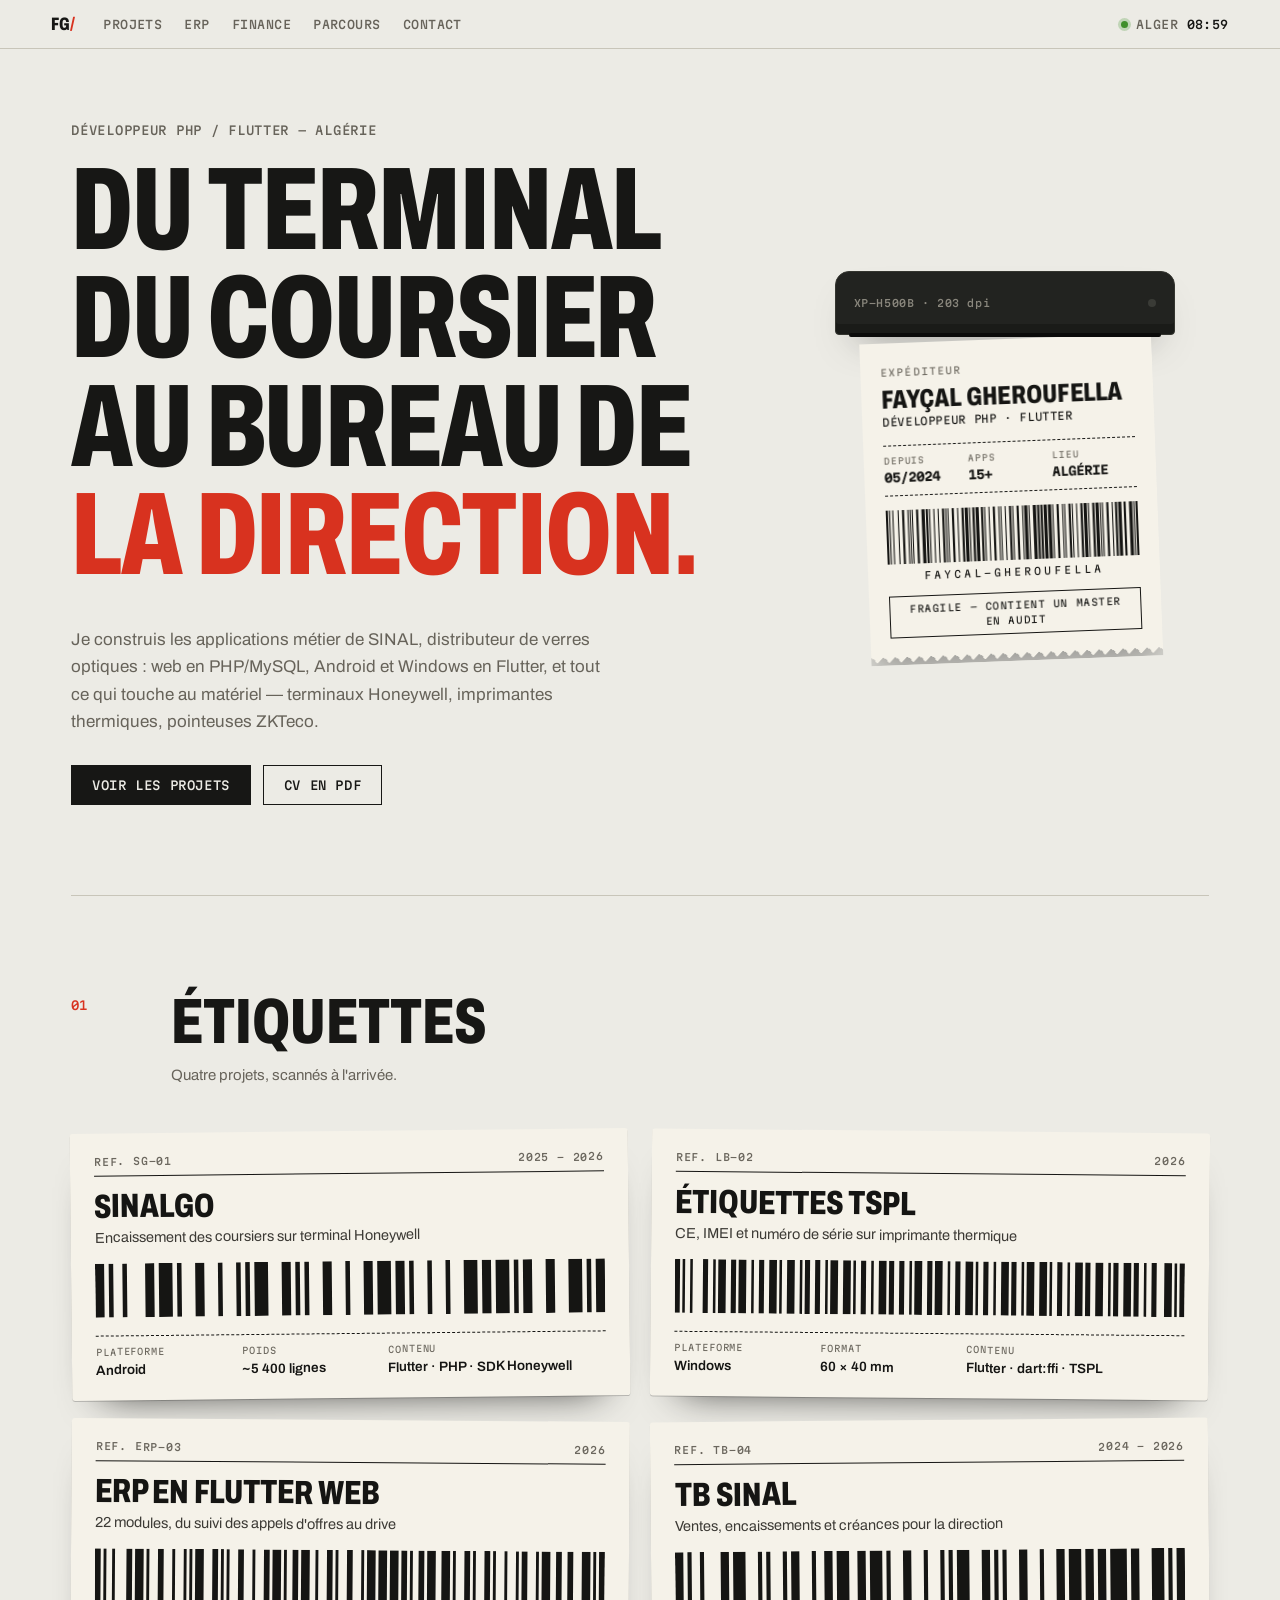
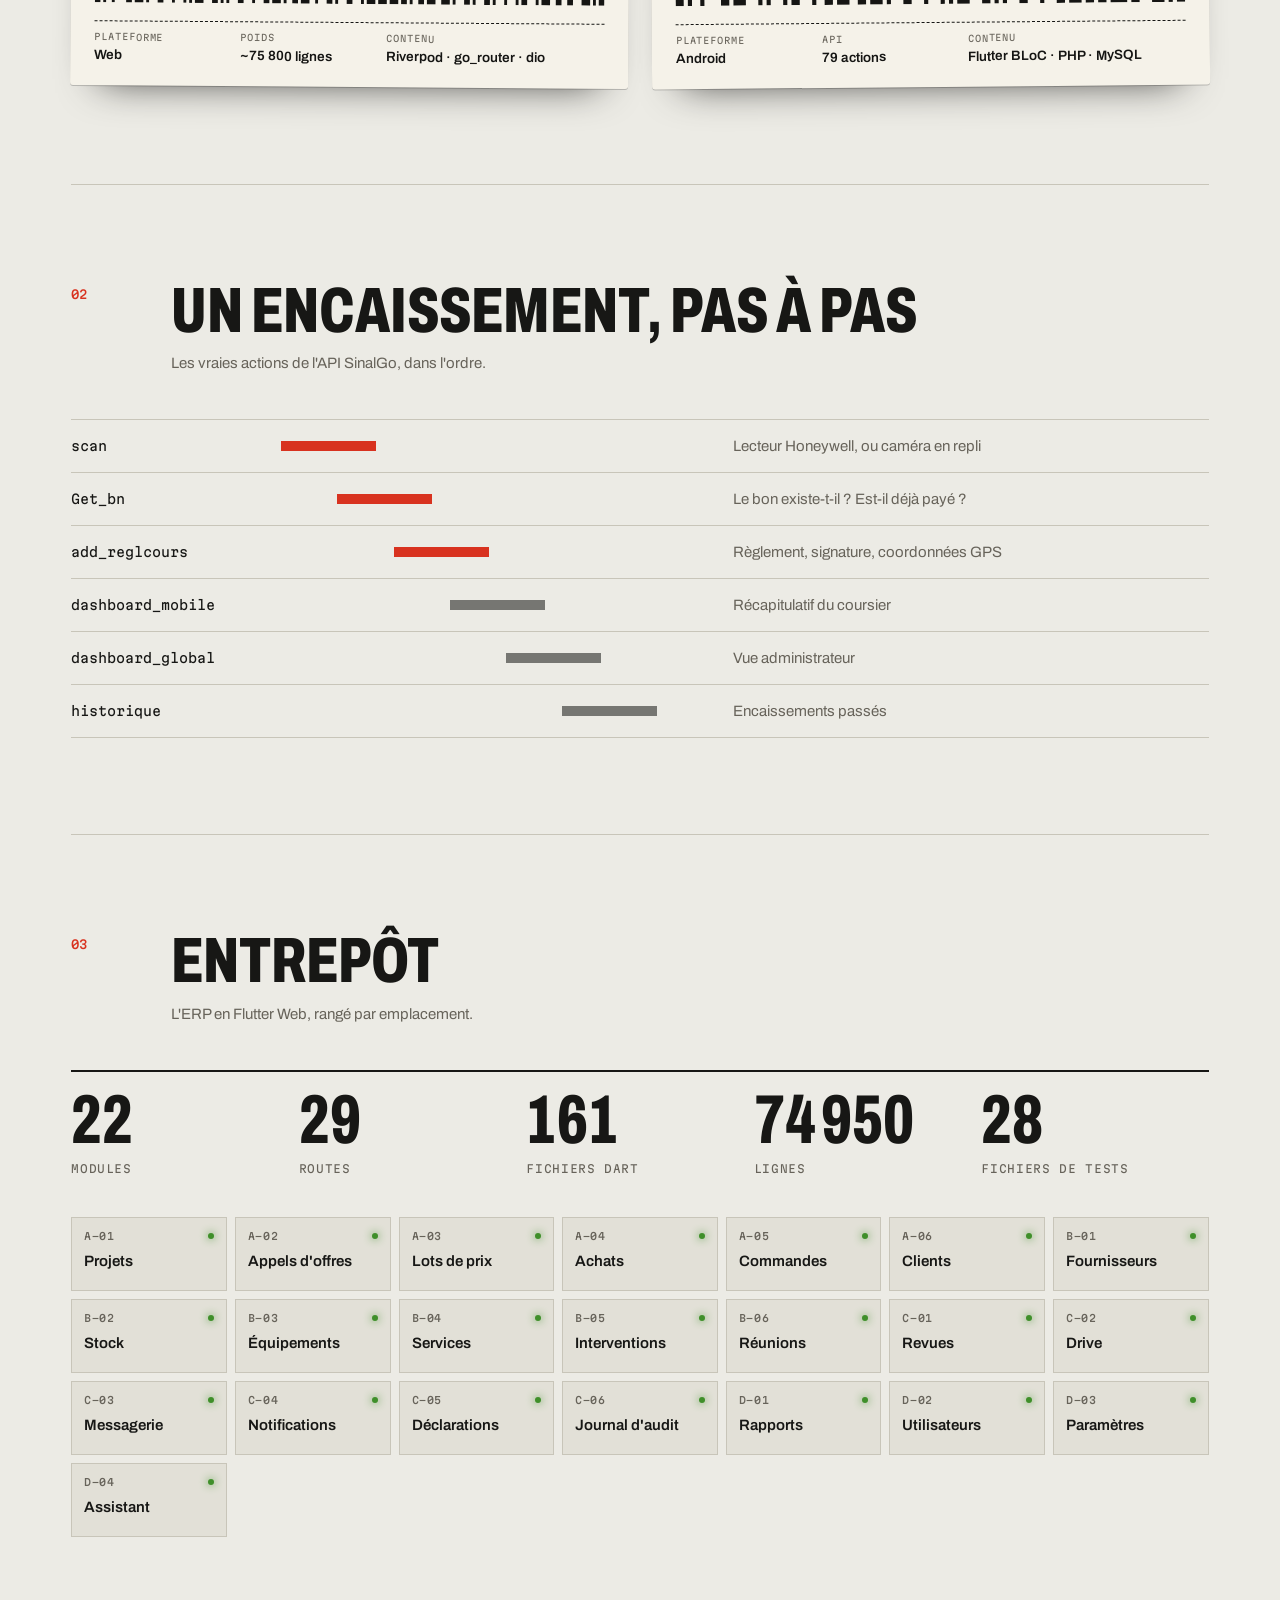
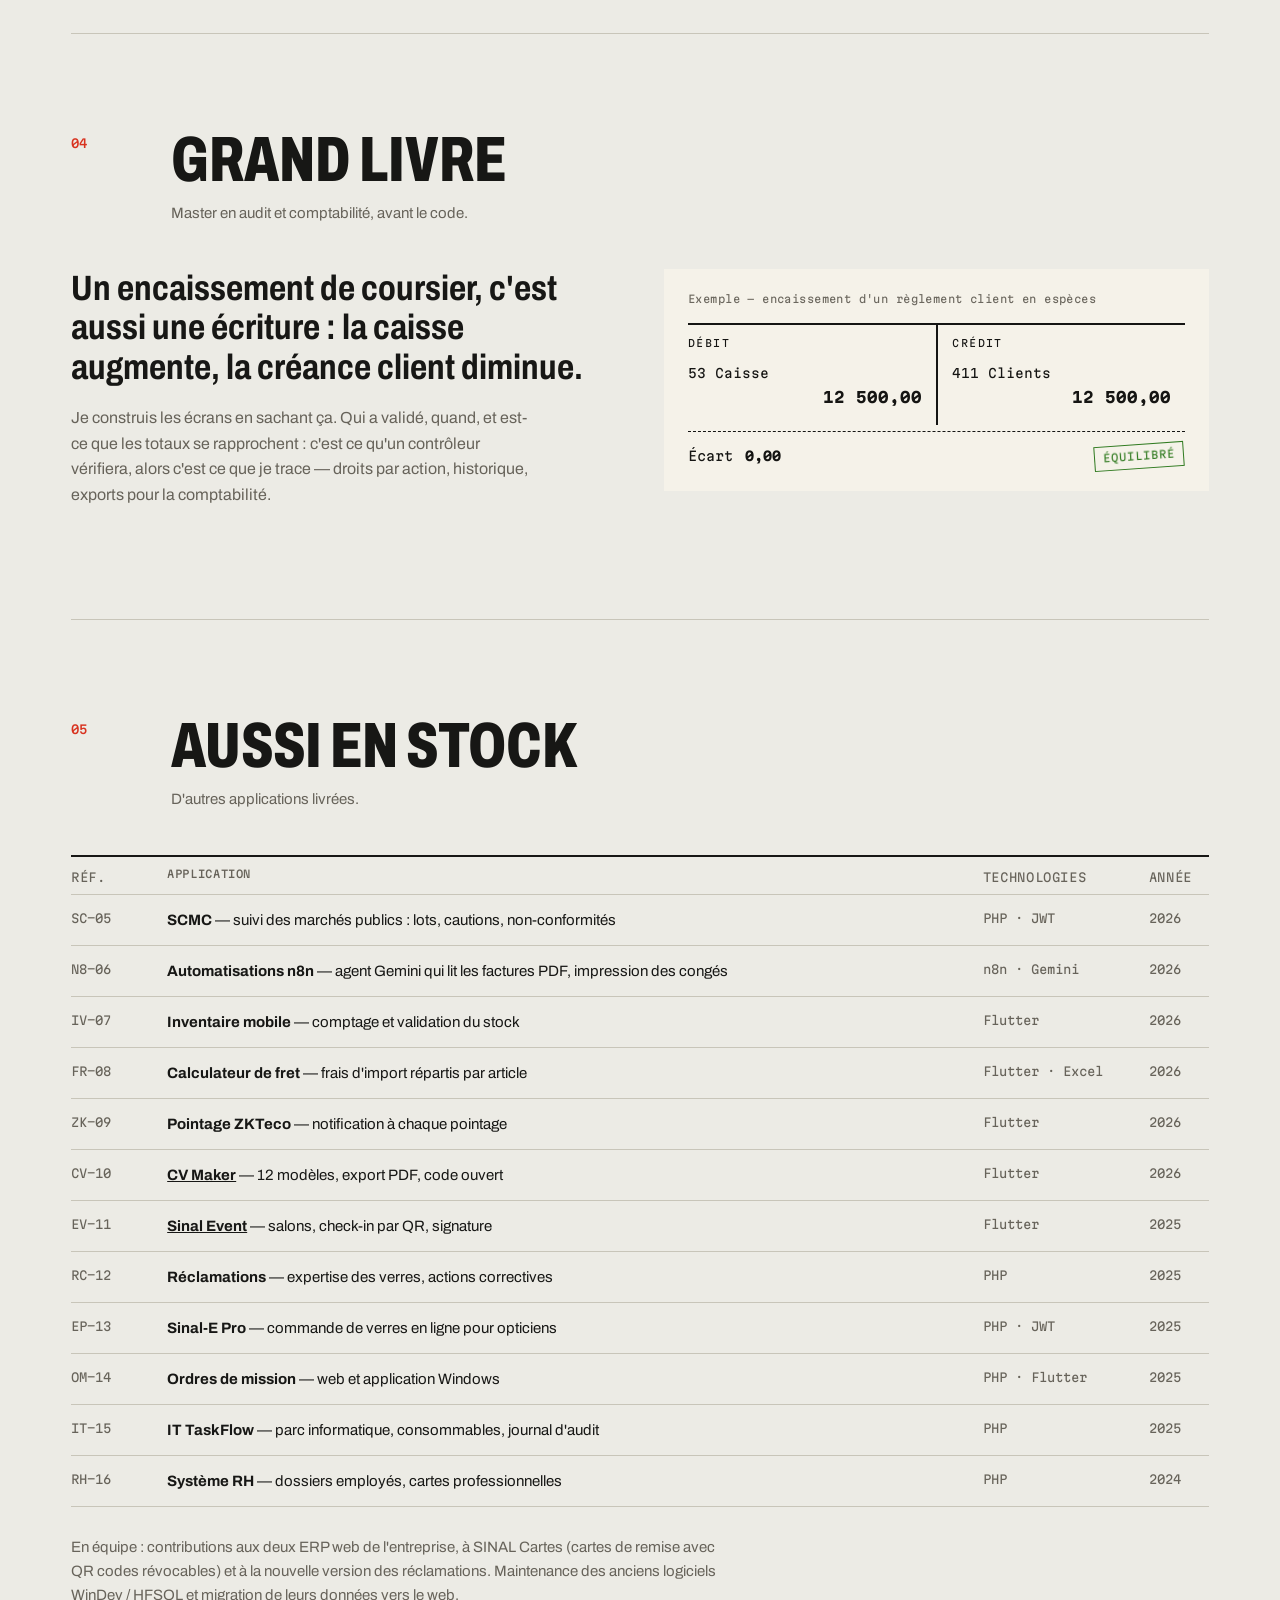
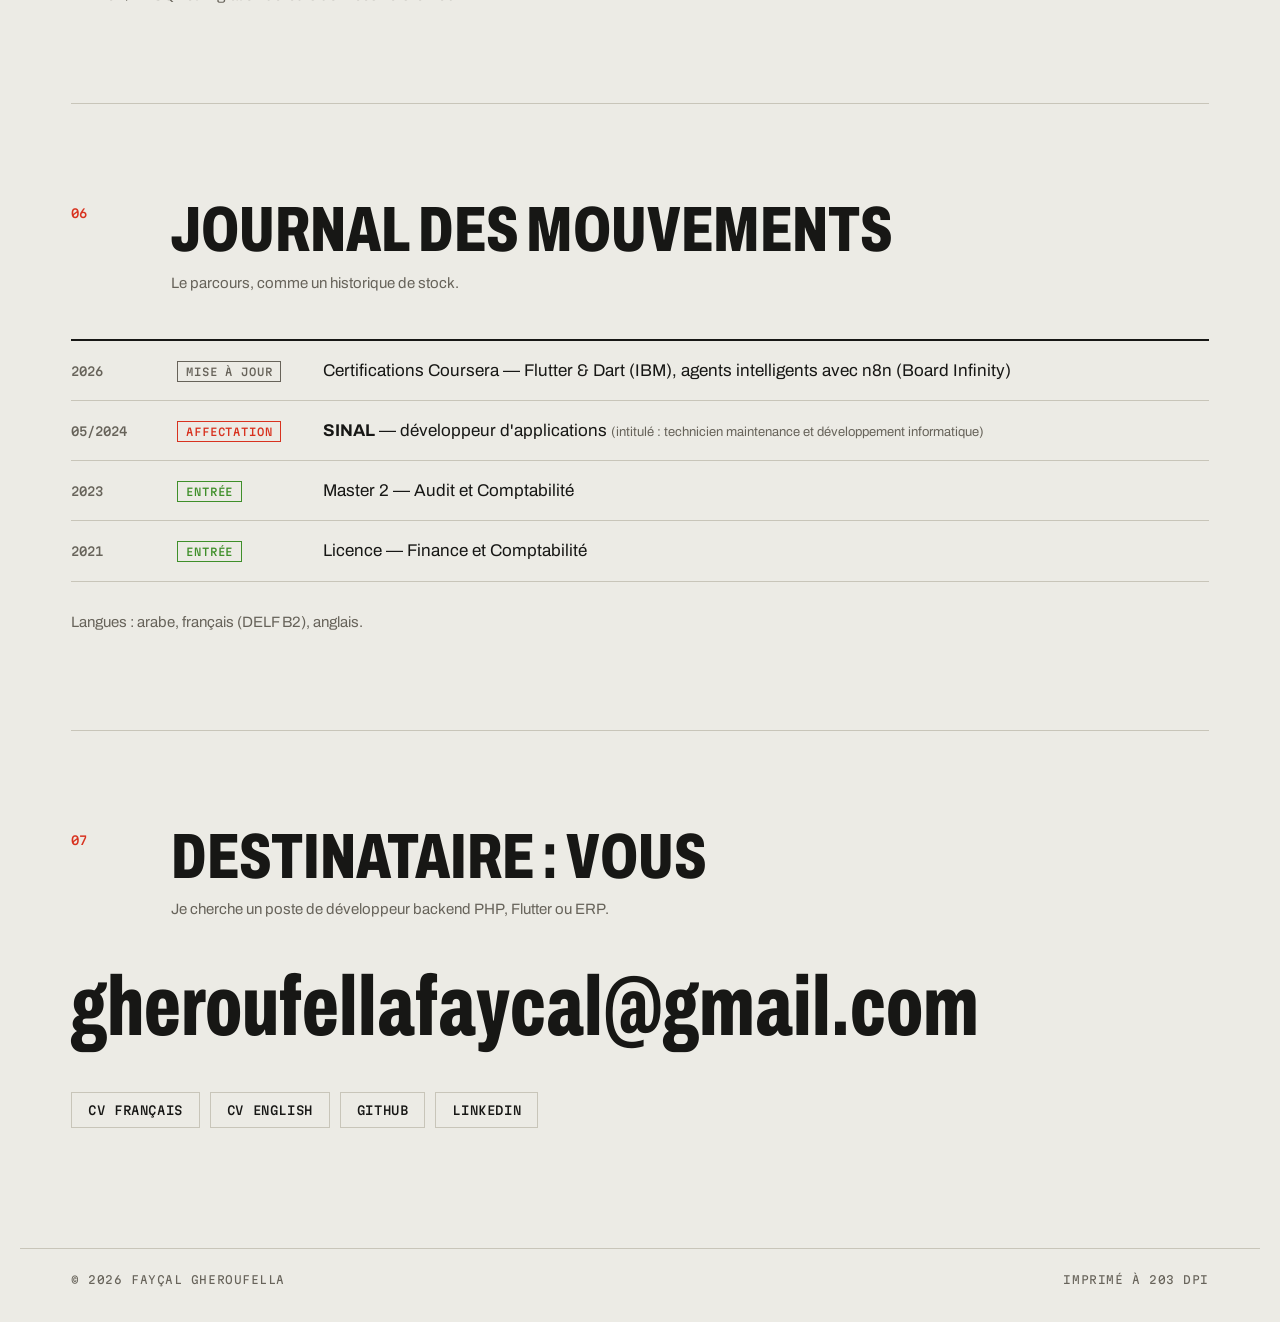
==== index.html @ 51a5c586 "Nouvelle version du portfolio" ====
<!doctype html>
<html lang="fr">
<head>
<meta charset="utf-8">
<meta name="viewport" content="width=device-width, initial-scale=1">
<title>Fayçal Gheroufella — Développeur PHP / Flutter</title>
<meta name="description" content="Développeur PHP / Flutter en Algérie : applications métier, terminaux Honeywell, impression TSPL, ERP. Master en audit et comptabilité.">
<link rel="preconnect" href="https://fonts.googleapis.com">
<link rel="preconnect" href="https://fonts.gstatic.com" crossorigin>
<link href="https://fonts.googleapis.com/css2?family=Archivo:wdth,wght@62..125,100..900&family=Martian+Mono:wdth,wght@75..112.5,300..700&display=swap" rel="stylesheet">
<link rel="stylesheet" href="style.css">
</head>
<body>

<header class="bar">
  <a class="logo" href="#top" aria-label="Haut de page">FG<span>/</span></a>
  <nav>
    <a href="#etiquettes">Projets</a>
    <a href="#entrepot">ERP</a>
    <a href="#grand-livre">Finance</a>
    <a href="#mouvements">Parcours</a>
    <a href="#contact">Contact</a>
  </nav>
  <p class="status"><i class="led"></i><span>Alger <b id="clock">--:--</b></span></p>
</header>

<main id="top">

<!-- HERO -->
<section class="hero">
  <div class="hero-text">
    <p class="eyebrow">Développeur PHP / Flutter — Algérie</p>
    <h1>
      <span class="line"><span>Du terminal</span></span>
      <span class="line"><span>du coursier</span></span>
      <span class="line"><span>au bureau de</span></span>
      <span class="line"><span class="hl">la direction.</span></span>
    </h1>
    <p class="lede">Je construis les applications métier de SINAL, distributeur de verres optiques : web en PHP/MySQL, Android et Windows en Flutter, et tout ce qui touche au matériel — terminaux Honeywell, imprimantes thermiques, pointeuses ZKTeco.</p>
    <div class="hero-cta">
      <a class="btn" href="#etiquettes">Voir les projets</a>
      <a class="btn ghost" href="cv/CV_Faycal_Gheroufella_FR.pdf">CV en PDF</a>
    </div>
  </div>

  <div class="printer" aria-hidden="true">
    <div class="printer-head">
      <span class="model">XP-H500B · 203 dpi</span>
      <span class="printer-led"></span>
    </div>
    <div class="slot">
      <div class="paper" id="paper">
        <div class="ticket">
          <p class="t-small">EXPÉDITEUR</p>
          <p class="t-name">FAYÇAL GHEROUFELLA</p>
          <p class="t-role">DÉVELOPPEUR PHP · FLUTTER</p>
          <div class="t-grid">
            <div><span>DEPUIS</span>05/2024</div>
            <div><span>APPS</span>15+</div>
            <div><span>LIEU</span>ALGÉRIE</div>
          </div>
          <svg class="t-barcode" data-code="FAYCAL-GHEROUFELLA" viewBox="0 0 300 60" preserveAspectRatio="none"></svg>
          <p class="t-code">FAYCAL-GHEROUFELLA</p>
          <p class="t-fragile">FRAGILE — contient un master en audit</p>
        </div>
      </div>
    </div>
  </div>
</section>

<!-- PROJECTS AS LABELS -->
<section class="block" id="etiquettes">
  <div class="block-head">
    <p class="num">01</p>
    <h2>Étiquettes</h2>
    <p class="sub">Quatre projets, scannés à l'arrivée.</p>
  </div>

  <div class="labels">

    <article class="label" data-scan>
      <header class="label-top">
        <span class="ref">REF. SG-01</span>
        <span class="year">2025 – 2026</span>
      </header>
      <h3>SinalGo</h3>
      <p class="what">Encaissement des coursiers sur terminal Honeywell</p>
      <div class="barcode-wrap">
        <svg class="barcode" data-code="SINALGO" viewBox="0 0 300 54" preserveAspectRatio="none"></svg>
        <i class="laser"></i>
        <span class="stamp">Scanné</span>
      </div>
      <dl class="label-meta">
        <div><dt>Plateforme</dt><dd>Android</dd></div>
        <div><dt>Poids</dt><dd>~5 400 lignes</dd></div>
        <div><dt>Contenu</dt><dd>Flutter · PHP · SDK Honeywell</dd></div>
      </dl>
      <div class="reveal"><div>
        <p>Le coursier scanne le bon de livraison avec le lecteur intégré du terminal. L'application vérifie qu'il n'est pas déjà réglé, puis enregistre le paiement, la signature du client tracée à l'écran et la position GPS. Écrite d'abord en WinDev Mobile, réécrite en Flutter avec repli sur la caméra.</p>
        <a href="https://github.com/faysal12369/sinalgo">Fiche GitHub ↗</a>
      </div></div>
    </article>

    <article class="label" data-scan>
      <header class="label-top">
        <span class="ref">REF. LB-02</span>
        <span class="year">2026</span>
      </header>
      <h3>Étiquettes TSPL</h3>
      <p class="what">CE, IMEI et numéro de série sur imprimante thermique</p>
      <div class="barcode-wrap">
        <svg class="barcode" data-code="356938035643809" viewBox="0 0 300 54" preserveAspectRatio="none"></svg>
        <i class="laser"></i>
        <span class="stamp">Scanné</span>
      </div>
      <dl class="label-meta">
        <div><dt>Plateforme</dt><dd>Windows</dd></div>
        <div><dt>Format</dt><dd>60 × 40 mm</dd></div>
        <div><dt>Contenu</dt><dd>Flutter · dart:ffi · TSPL</dd></div>
      </dl>
      <div class="reveal"><div>
        <p>L'application dessine l'étiquette elle-même en image 1-bit de 480 × 320 points, l'emballe dans des commandes TSPL et l'écrit directement dans le spouleur Windows, via <code>winspool.dll</code> appelé depuis Dart. Une seconde application imprime des séries de codes-barres depuis une plage ou un fichier Excel.</p>
        <a href="https://github.com/faysal12369/xprinter-label-printing">Fiche GitHub ↗</a>
      </div></div>
    </article>

    <article class="label" data-scan>
      <header class="label-top">
        <span class="ref">REF. ERP-03</span>
        <span class="year">2026</span>
      </header>
      <h3>ERP en Flutter Web</h3>
      <p class="what">22 modules, du suivi des appels d'offres au drive</p>
      <div class="barcode-wrap">
        <svg class="barcode" data-code="SINAL-ERP-WEB" viewBox="0 0 300 54" preserveAspectRatio="none"></svg>
        <i class="laser"></i>
        <span class="stamp">Scanné</span>
      </div>
      <dl class="label-meta">
        <div><dt>Plateforme</dt><dd>Web</dd></div>
        <div><dt>Poids</dt><dd>~75 800 lignes</dd></div>
        <div><dt>Contenu</dt><dd>Riverpod · go_router · dio</dd></div>
      </dl>
      <div class="reveal"><div>
        <p>Le front-end de l'ERP de l'entreprise : étiquettes Code128 et QR codes d'emplacement pour le stock, et l'architecture d'un assistant — passerelle PHP, JWT, workflow n8n et agent Google Gemini limité aux droits de l'utilisateur, avec confirmation avant toute écriture.</p>
        <a href="https://github.com/faysal12369/sinal-erp-flutter">Fiche GitHub ↗</a>
      </div></div>
    </article>

    <article class="label" data-scan>
      <header class="label-top">
        <span class="ref">REF. TB-04</span>
        <span class="year">2024 – 2026</span>
      </header>
      <h3>TB Sinal</h3>
      <p class="what">Ventes, encaissements et créances pour la direction</p>
      <div class="barcode-wrap">
        <svg class="barcode" data-code="TB-SINAL" viewBox="0 0 300 54" preserveAspectRatio="none"></svg>
        <i class="laser"></i>
        <span class="stamp">Scanné</span>
      </div>
      <dl class="label-meta">
        <div><dt>Plateforme</dt><dd>Android</dd></div>
        <div><dt>API</dt><dd>79 actions</dd></div>
        <div><dt>Contenu</dt><dd>Flutter BLoC · PHP · MySQL</dd></div>
      </dl>
      <div class="reveal"><div>
        <p>Les chiffres par commercial, agence, client et famille de produits, avec les créances et les retards de paiement. Le projet où la formation compte le plus : une créance, un encaissement et un chiffre d'affaires ne se calculent pas de la même façon.</p>
        <a href="https://github.com/faysal12369/tb-sinal-dashboard">Fiche GitHub ↗</a>
      </div></div>
    </article>

  </div>
</section>

<!-- SINALGO TRACE -->
<section class="block trace-block">
  <div class="block-head">
    <p class="num">02</p>
    <h2>Un encaissement, pas à pas</h2>
    <p class="sub">Les vraies actions de l'API SinalGo, dans l'ordre.</p>
  </div>
  <ol class="trace" data-anim>
    <li style="--i:0"><code>scan</code><span class="tbar"></span><em>Lecteur Honeywell, ou caméra en repli</em></li>
    <li style="--i:1"><code>Get_bn</code><span class="tbar"></span><em>Le bon existe-t-il ? Est-il déjà payé ?</em></li>
    <li style="--i:2"><code>add_reglcours</code><span class="tbar"></span><em>Règlement, signature, coordonnées GPS</em></li>
    <li style="--i:3"><code>dashboard_mobile</code><span class="tbar"></span><em>Récapitulatif du coursier</em></li>
    <li style="--i:4"><code>dashboard_global</code><span class="tbar"></span><em>Vue administrateur</em></li>
    <li style="--i:5"><code>historique</code><span class="tbar"></span><em>Encaissements passés</em></li>
  </ol>
</section>

<!-- WAREHOUSE / ERP -->
<section class="block" id="entrepot">
  <div class="block-head">
    <p class="num">03</p>
    <h2>Entrepôt</h2>
    <p class="sub">L'ERP en Flutter Web, rangé par emplacement.</p>
  </div>
  <div class="counters" data-anim>
    <div><b data-count="22">0</b><span>modules</span></div>
    <div><b data-count="29">0</b><span>routes</span></div>
    <div><b data-count="163">0</b><span>fichiers Dart</span></div>
    <div><b data-count="75800">0</b><span>lignes</span></div>
    <div><b data-count="28">0</b><span>fichiers de tests</span></div>
  </div>
  <div class="bins" data-anim></div>
</section>

<!-- LEDGER -->
<section class="block" id="grand-livre">
  <div class="block-head">
    <p class="num">04</p>
    <h2>Grand livre</h2>
    <p class="sub">Master en audit et comptabilité, avant le code.</p>
  </div>
  <div class="ledger-wrap">
    <div class="ledger-text">
      <p class="big">Un encaissement de coursier, c'est aussi une écriture&nbsp;: la caisse augmente, la créance client diminue.</p>
      <p>Je construis les écrans en sachant ça. Qui a validé, quand, et est-ce que les totaux se rapprochent&nbsp;: c'est ce qu'un contrôleur vérifiera, alors c'est ce que je trace — droits par action, historique, exports pour la comptabilité.</p>
    </div>
    <figure class="ledger" data-anim aria-label="Exemple d'écriture comptable équilibrée">
      <figcaption>Exemple — encaissement d'un règlement client en espèces</figcaption>
      <div class="t-account">
        <div class="col">
          <p class="col-head">Débit</p>
          <p class="entry" style="--i:0"><span>53 Caisse</span><b>12 500,00</b></p>
        </div>
        <div class="col">
          <p class="col-head">Crédit</p>
          <p class="entry" style="--i:1"><span>411 Clients</span><b>12 500,00</b></p>
        </div>
      </div>
      <p class="balance"><span>Écart</span><b>0,00</b><i>Équilibré</i></p>
    </figure>
  </div>
</section>

<!-- INVENTORY -->
<section class="block" id="inventaire">
  <div class="block-head">
    <p class="num">05</p>
    <h2>Aussi en stock</h2>
    <p class="sub">D'autres applications livrées.</p>
  </div>
  <div class="stock" data-anim>
    <div class="row head"><span>Réf.</span><span>Application</span><span>Technologies</span><span>Année</span></div>
    <div class="row" style="--i:0"><span>SC-05</span><span><b>SCMC</b> — suivi des marchés publics : lots, cautions, non-conformités</span><span>PHP · JWT</span><span>2026</span></div>
    <div class="row" style="--i:1"><span>N8-06</span><span><b>Automatisations n8n</b> — agent Gemini qui lit les factures PDF, impression des congés</span><span>n8n · Gemini</span><span>2026</span></div>
    <div class="row" style="--i:2"><span>IV-07</span><span><b>Inventaire mobile</b> — comptage et validation du stock</span><span>Flutter</span><span>2026</span></div>
    <div class="row" style="--i:3"><span>FR-08</span><span><b>Calculateur de fret</b> — frais d'import répartis par article</span><span>Flutter · Excel</span><span>2026</span></div>
    <div class="row" style="--i:4"><span>ZK-09</span><span><b>Pointage ZKTeco</b> — notification à chaque pointage</span><span>Flutter</span><span>2026</span></div>
    <div class="row" style="--i:5"><span>CV-10</span><span><b><a href="https://github.com/faysal12369/cv-maker">CV Maker</a></b> — 12 modèles, export PDF, code ouvert</span><span>Flutter</span><span>2026</span></div>
    <div class="row" style="--i:6"><span>EV-11</span><span><b><a href="https://github.com/faysal12369/sinal_event">Sinal Event</a></b> — salons, check-in par QR, signature</span><span>Flutter</span><span>2025</span></div>
    <div class="row" style="--i:7"><span>RC-12</span><span><b>Réclamations</b> — expertise des verres, actions correctives</span><span>PHP</span><span>2025</span></div>
    <div class="row" style="--i:8"><span>EP-13</span><span><b>Sinal-E Pro</b> — commande de verres en ligne pour opticiens</span><span>PHP · JWT</span><span>2025</span></div>
    <div class="row" style="--i:9"><span>OM-14</span><span><b>Ordres de mission</b> — web et application Windows</span><span>PHP · Flutter</span><span>2025</span></div>
    <div class="row" style="--i:10"><span>IT-15</span><span><b>IT TaskFlow</b> — parc informatique, consommables, journal d'audit</span><span>PHP</span><span>2025</span></div>
    <div class="row" style="--i:11"><span>RH-16</span><span><b>Système RH</b> — dossiers employés, cartes professionnelles</span><span>PHP</span><span>2024</span></div>
  </div>
  <p class="note">En équipe : contributions aux deux ERP web de l'entreprise, à SINAL Cartes (cartes de remise avec QR codes révocables) et à la nouvelle version des réclamations. Maintenance des anciens logiciels WinDev / HFSQL et migration de leurs données vers le web.</p>
</section>

<!-- MOVEMENTS -->
<section class="block" id="mouvements">
  <div class="block-head">
    <p class="num">06</p>
    <h2>Journal des mouvements</h2>
    <p class="sub">Le parcours, comme un historique de stock.</p>
  </div>
  <ol class="moves" data-anim>
    <li style="--i:0"><span class="date">2026</span><span class="type up">Mise à jour</span><span class="desc">Certifications Coursera — Flutter &amp; Dart (IBM), agents intelligents avec n8n (Board Infinity)</span></li>
    <li style="--i:1"><span class="date">05/2024</span><span class="type out">Affectation</span><span class="desc"><b>SINAL</b> — développeur d'applications <small>(intitulé : technicien maintenance et développement informatique)</small></span></li>
    <li style="--i:2"><span class="date">2023</span><span class="type in">Entrée</span><span class="desc">Master 2 — Audit et Comptabilité</span></li>
    <li style="--i:3"><span class="date">2021</span><span class="type in">Entrée</span><span class="desc">Licence — Finance et Comptabilité</span></li>
  </ol>
  <p class="note">Langues : arabe, français (DELF B2), anglais.</p>
</section>

<!-- CONTACT -->
<section class="block contact" id="contact">
  <div class="block-head">
    <p class="num">07</p>
    <h2>Destinataire&nbsp;: vous</h2>
    <p class="sub">Je cherche un poste de développeur backend PHP, Flutter ou ERP.</p>
  </div>
  <a class="mail" href="mailto:gheroufellafaycal@gmail.com">gheroufellafaycal@gmail.com</a>
  <div class="links">
    <a href="cv/CV_Faycal_Gheroufella_FR.pdf">CV français</a>
    <a href="cv/CV_Faycal_Gheroufella_EN.pdf">CV English</a>
    <a href="https://github.com/faysal12369">GitHub</a>
    <a href="https://linkedin.com/in/faysal-gheroufella-4a7969355">LinkedIn</a>
  </div>
</section>

</main>

<footer class="foot">
  <span>© <span id="year">2026</span> Fayçal Gheroufella</span>
  <span>Imprimé à 203 dpi</span>
</footer>

<script src="app.js"></script>
</body>
</html>
---- style.css ----
:root {
  --bg: #121311;
  --panel: #1a1b18;
  --line: #2d2e2a;
  --text: #ebe7dc;
  --muted: #8f8b80;
  --laser: #ff4433;
  --led: #8fd16a;
  --paper: #f5f2e9;
  --ink: #151513;
  --display: "Archivo", "Arial Narrow", Arial, sans-serif;
  --mono: "Martian Mono", Consolas, monospace;
  --gutter: clamp(16px, 4vw, 56px);
  --max: 1240px;
}
@media (prefers-color-scheme: light) {
  :root:not([data-theme="dark"]) {
    --bg: #ecebe5;
    --panel: #e2e0d7;
    --line: #c8c5b9;
    --text: #171715;
    --muted: #67635a;
    --laser: #d8321f;
    --led: #3f8f2a;
  }
}
:root[data-theme="light"] {
  --bg: #ecebe5;
  --panel: #e2e0d7;
  --line: #c8c5b9;
  --text: #171715;
  --muted: #67635a;
  --laser: #d8321f;
  --led: #3f8f2a;
}

* { box-sizing: border-box; }
html { -webkit-text-size-adjust: 100%; scroll-behavior: smooth; }
body {
  margin: 0;
  background: var(--bg);
  color: var(--text);
  font: 400 16px/1.6 var(--display);
  font-variation-settings: "wdth" 100;
  overflow-x: hidden;
}
a { color: inherit; }
code { font-family: var(--mono); font-size: .82em; }
::selection { background: var(--laser); color: #fff; }

/* ---------- Top bar ---------- */
.bar {
  position: sticky;
  top: 0;
  z-index: 10;
  display: flex;
  align-items: center;
  gap: 28px;
  padding: 14px var(--gutter);
  background: color-mix(in srgb, var(--bg) 88%, transparent);
  backdrop-filter: blur(6px);
  border-bottom: 1px solid var(--line);
  font: 500 11.5px var(--mono);
  text-transform: uppercase;
  letter-spacing: .04em;
}
.logo { text-decoration: none; font: 800 18px var(--display); font-variation-settings: "wdth" 70; letter-spacing: 0; }
.logo span { color: var(--laser); }
.bar nav { display: flex; gap: 22px; flex: 1; }
.bar nav a { text-decoration: none; color: var(--muted); transition: color .2s; }
.bar nav a:hover { color: var(--text); }
.status { margin: 0; display: flex; align-items: center; gap: 8px; color: var(--muted); white-space: nowrap; }
.status b { color: var(--text); font-weight: 500; }
.led { width: 7px; height: 7px; border-radius: 50%; background: var(--led); box-shadow: 0 0 0 3px color-mix(in srgb, var(--led) 25%, transparent); animation: blink 2.4s infinite; }
@keyframes blink { 0%, 70%, 100% { opacity: 1; } 80% { opacity: .25; } }

main { max-width: var(--max); margin: 0 auto; padding: 0 var(--gutter); }

/* ---------- Hero ---------- */
.hero {
  display: grid;
  grid-template-columns: minmax(0, 1.25fr) minmax(0, .75fr);
  gap: 48px;
  align-items: center;
  min-height: calc(100vh - 54px);
  padding: 56px 0 72px;
}
.eyebrow { font: 500 12px var(--mono); text-transform: uppercase; letter-spacing: .06em; color: var(--muted); margin: 0 0 22px; }
h1 {
  margin: 0;
  font-weight: 800;
  font-variation-settings: "wdth" 66;
  font-size: clamp(3rem, 9.2vw, 8.4rem);
  line-height: .88;
  letter-spacing: -.01em;
  text-transform: uppercase;
}
h1 .line { display: block; overflow: hidden; padding-bottom: .04em; }
h1 .line > span { display: inline-block; transform: translateY(105%); animation: rise .9s cubic-bezier(.2, .7, .1, 1) forwards; }
h1 .line:nth-child(2) > span { animation-delay: .08s; }
h1 .line:nth-child(3) > span { animation-delay: .16s; }
h1 .line:nth-child(4) > span { animation-delay: .24s; }
h1 .hl { color: var(--laser); }
@keyframes rise { to { transform: none; } }
.lede { max-width: 54ch; margin: 34px 0 0; color: var(--muted); font-size: 17px; opacity: 0; animation: fade .8s .6s forwards; }
@keyframes fade { to { opacity: 1; } }
.hero-cta { display: flex; gap: 12px; margin-top: 30px; flex-wrap: wrap; opacity: 0; animation: fade .8s .8s forwards; }
.btn {
  display: inline-flex;
  align-items: center;
  padding: 12px 20px;
  font: 500 12px var(--mono);
  text-transform: uppercase;
  letter-spacing: .05em;
  text-decoration: none;
  background: var(--text);
  color: var(--bg);
  border: 1px solid var(--text);
  transition: transform .15s, background .2s, color .2s;
}
.btn:hover { transform: translateY(-2px); }
.btn.ghost { background: transparent; color: var(--text); }
.btn.ghost:hover { background: var(--text); color: var(--bg); }

/* Printer */
.printer { justify-self: center; width: min(340px, 100%); }
.printer-head {
  position: relative;
  height: 64px;
  background: #222320;
  border: 1px solid #34352f;
  border-radius: 14px 14px 4px 4px;
  display: flex;
  align-items: center;
  justify-content: space-between;
  padding: 0 18px;
  box-shadow: inset 0 -10px 0 #1a1b18, 0 20px 40px -24px rgba(0, 0, 0, .7);
}
.model { font: 500 10px var(--mono); color: #8a877d; letter-spacing: .06em; }
.printer-led { width: 8px; height: 8px; border-radius: 50%; background: #3a3b36; }
.printing .printer-led { background: var(--led); box-shadow: 0 0 10px var(--led); animation: blink .35s infinite; }
.slot { position: relative; margin: 0 14px; }
.slot::before { content: ""; position: absolute; left: 0; right: 0; top: -2px; height: 4px; background: #0b0b0a; border-radius: 2px; z-index: 2; }
/* The paper keeps its full height in the layout; clip-path only hides what
   has not been "printed" yet. */
.paper {
  position: relative;
  margin: 0 10px;
  padding-bottom: 8px;
  clip-path: inset(0 0 100% 0);
  transform-origin: top center;
}
.paper.feed { animation: feed 2.6s steps(26, end) .5s forwards; }
.paper.torn { clip-path: inset(0 0 0 0); animation: settle 1.2s cubic-bezier(.3, 1.4, .5, 1) forwards; }
@keyframes feed { to { clip-path: inset(0 0 0 0); } }
@keyframes settle { 0% { transform: rotate(0); } 100% { transform: rotate(-2.2deg) translateY(4px); } }
.ticket {
  position: relative;
  background: var(--paper);
  color: var(--ink);
  padding: 22px 20px 18px;
  font-family: var(--mono);
  filter: drop-shadow(0 16px 18px rgba(0, 0, 0, .35));
}
/* Torn bottom edge: a row of small teeth pointing down. */
.ticket::after {
  content: "";
  position: absolute;
  left: 0;
  right: 0;
  bottom: -6px;
  height: 6px;
  background: conic-gradient(from -45deg at bottom, var(--paper) 90deg, transparent 0) 0 0 / 12px 100%;
}
.t-small { margin: 0; font-size: 9.5px; letter-spacing: .12em; color: #6b675e; }
.t-name { margin: 6px 0 2px; font: 800 26px/1 var(--display); font-variation-settings: "wdth" 72; letter-spacing: .01em; }
.t-role { margin: 0 0 14px; font-size: 10.5px; letter-spacing: .06em; }
.t-grid { display: grid; grid-template-columns: repeat(3, 1fr); border-top: 1.5px dashed var(--ink); border-bottom: 1.5px dashed var(--ink); padding: 8px 0; font-size: 12px; font-weight: 700; }
.t-grid span { display: block; font-size: 8.5px; font-weight: 400; letter-spacing: .1em; color: #6b675e; }
.t-barcode { display: block; width: 100%; height: 54px; margin: 14px 0 4px; }
.t-code { margin: 0; text-align: center; font-size: 10px; letter-spacing: .3em; }
.t-fragile { margin: 12px 0 0; padding: 5px 8px; border: 1.5px solid var(--ink); font-size: 9.5px; text-transform: uppercase; letter-spacing: .06em; text-align: center; }

/* ---------- Blocks ---------- */
.block { padding: 96px 0; border-top: 1px solid var(--line); }
.block-head { display: grid; grid-template-columns: 80px minmax(0, 1fr); column-gap: 20px; margin-bottom: 44px; }
.num { grid-row: span 2; margin: 6px 0 0; font: 500 12px var(--mono); color: var(--laser); }
h2 { margin: 0; font-weight: 800; font-variation-settings: "wdth" 70; font-size: clamp(2.2rem, 5vw, 4rem); line-height: .95; text-transform: uppercase; }
.sub { margin: 10px 0 0; color: var(--muted); font-size: 15px; }
.note { max-width: 74ch; margin: 28px 0 0; color: var(--muted); font-size: 15px; }

/* Labels */
.labels { display: grid; grid-template-columns: repeat(2, minmax(0, 1fr)); gap: 22px; }
.label {
  position: relative;
  background: var(--paper);
  color: var(--ink);
  padding: 22px 24px 20px;
  border-radius: 3px;
  box-shadow: 0 1px 0 rgba(0, 0, 0, .2), 0 24px 40px -30px rgba(0, 0, 0, .8);
  transform: translateY(24px) rotate(var(--tilt, 0deg));
  opacity: 0;
  transition: transform .7s cubic-bezier(.2, .7, .1, 1), opacity .7s;
}
.label:nth-child(1) { --tilt: -.6deg; }
.label:nth-child(2) { --tilt: .5deg; transition-delay: .08s; }
.label:nth-child(3) { --tilt: .4deg; }
.label:nth-child(4) { --tilt: -.5deg; transition-delay: .08s; }
.label.in { transform: rotate(var(--tilt)); opacity: 1; }
.label:hover { transform: rotate(0) translateY(-3px); }
.label-top { display: flex; justify-content: space-between; font: 500 10px var(--mono); letter-spacing: .08em; color: #6b675e; border-bottom: 1.5px solid var(--ink); padding-bottom: 8px; }
.label h3 { margin: 14px 0 2px; font: 800 2.1rem/1 var(--display); font-variation-settings: "wdth" 72; text-transform: uppercase; }
.what { margin: 0 0 14px; font-size: 14.5px; color: #3c3a35; }
.barcode-wrap { position: relative; height: 58px; overflow: hidden; }
.barcode { display: block; width: 100%; height: 54px; }
.laser {
  position: absolute;
  top: -6px;
  bottom: -6px;
  left: 0;
  width: 2px;
  background: var(--laser);
  box-shadow: 0 0 8px 2px color-mix(in srgb, var(--laser) 70%, transparent), 0 0 24px 6px color-mix(in srgb, var(--laser) 30%, transparent);
  opacity: 0;
}
.label.scanning .laser { animation: sweep .55s ease-in-out 3 alternate; }
@keyframes sweep { 0% { left: 0; opacity: 1; } 100% { left: calc(100% - 2px); opacity: 1; } }
.stamp {
  position: absolute;
  right: 6px;
  top: 6px;
  padding: 4px 10px;
  border: 2px solid var(--laser);
  color: var(--laser);
  font: 700 11px var(--mono);
  text-transform: uppercase;
  letter-spacing: .12em;
  background: color-mix(in srgb, var(--paper) 80%, transparent);
  transform: rotate(-8deg) scale(2.2);
  opacity: 0;
}
.label.scanned .stamp { animation: stamp .35s cubic-bezier(.3, 1.6, .5, 1) forwards; }
@keyframes stamp { to { transform: rotate(-8deg) scale(1); opacity: 1; } }
.label-meta { display: grid; grid-template-columns: 1fr 1fr 1.6fr; gap: 10px; margin: 14px 0 0; padding-top: 10px; border-top: 1.5px dashed var(--ink); }
.label-meta dt { font: 400 9px var(--mono); letter-spacing: .1em; text-transform: uppercase; color: #6b675e; }
.label-meta dd { margin: 2px 0 0; font-size: 13.5px; font-weight: 600; }
.reveal { display: grid; grid-template-rows: 0fr; transition: grid-template-rows .6s cubic-bezier(.2, .7, .1, 1); }
.reveal > div { overflow: hidden; }
.label.scanned .reveal { grid-template-rows: 1fr; }
.reveal p { margin: 14px 0 10px; font-size: 14.5px; line-height: 1.55; color: #2c2a26; }
.reveal a { font: 500 11px var(--mono); text-transform: uppercase; letter-spacing: .06em; color: var(--ink); }
.reveal a:hover { color: var(--laser); }

/* Trace */
.trace { list-style: none; margin: 0; padding: 0; border-top: 1px solid var(--line); }
.trace li {
  display: grid;
  grid-template-columns: 190px minmax(0, 1fr) minmax(0, 1.1fr);
  gap: 20px;
  align-items: center;
  padding: 14px 0;
  border-bottom: 1px solid var(--line);
}
.trace code { color: var(--text); font-size: 13px; }
.trace em { font-style: normal; color: var(--muted); font-size: 15px; }
.trace .tbar { position: relative; height: 10px; }
.trace .tbar::before {
  content: "";
  position: absolute;
  top: 0;
  bottom: 0;
  left: calc(var(--i) * 13%);
  width: 22%;
  background: var(--laser);
  transform: scaleX(0);
  transform-origin: left;
  transition: transform .5s cubic-bezier(.2, .7, .1, 1);
  transition-delay: calc(var(--i) * .22s);
}
.trace li:nth-child(n+4) .tbar::before { background: var(--text); opacity: .55; }
.trace.in .tbar::before { transform: none; }

/* Counters + bins */
.counters { display: grid; grid-template-columns: repeat(5, minmax(0, 1fr)); border-top: 2px solid var(--text); margin-bottom: 36px; }
.counters div { padding: 14px 12px 0 0; }
.counters b { display: block; font-weight: 800; font-variation-settings: "wdth" 66; font-size: clamp(2.2rem, 5.4vw, 4.6rem); line-height: 1; font-variant-numeric: tabular-nums; }
.counters span { font: 400 11px var(--mono); color: var(--muted); text-transform: uppercase; letter-spacing: .06em; }
.bins { display: grid; grid-template-columns: repeat(auto-fill, minmax(150px, 1fr)); gap: 8px; }
.bin {
  position: relative;
  padding: 12px 12px 10px;
  border: 1px solid var(--line);
  background: var(--panel);
  min-height: 74px;
  transition: border-color .3s, background .3s;
}
.bin small { display: flex; justify-content: space-between; font: 500 10px var(--mono); color: var(--muted); letter-spacing: .06em; }
.bin small i { width: 6px; height: 6px; border-radius: 50%; background: var(--line); margin-top: 3px; transition: background .2s, box-shadow .2s; }
.bin span { display: block; margin-top: 10px; font-weight: 600; font-size: 15px; line-height: 1.2; }
.bins.in .bin small i { animation: lamp .3s forwards; animation-delay: calc(var(--i) * 60ms + .2s); }
@keyframes lamp { to { background: var(--led); box-shadow: 0 0 8px var(--led); } }
.bin:hover { border-color: var(--text); }

/* Ledger */
.ledger-wrap { display: grid; grid-template-columns: minmax(0, 1fr) minmax(0, 1fr); gap: 48px; align-items: start; }
.big { margin: 0 0 18px; font-weight: 700; font-variation-settings: "wdth" 80; font-size: clamp(1.5rem, 2.8vw, 2.2rem); line-height: 1.12; }
.ledger-text p:not(.big) { color: var(--muted); max-width: 52ch; }
.ledger { margin: 0; background: var(--paper); color: var(--ink); padding: 22px 24px; font-family: var(--mono); }
.ledger figcaption { font-size: 10.5px; color: #6b675e; letter-spacing: .04em; margin-bottom: 16px; }
.t-account { display: grid; grid-template-columns: 1fr 1fr; border-top: 2px solid var(--ink); }
.t-account .col { padding: 10px 14px 16px 0; min-height: 96px; }
.t-account .col + .col { border-left: 2px solid var(--ink); padding-left: 14px; }
.col-head { margin: 0 0 12px; font-size: 10px; letter-spacing: .14em; text-transform: uppercase; }
.entry { display: grid; gap: 2px; margin: 0; font-size: 12.5px; opacity: 0; transform: translateX(-10px); transition: opacity .45s, transform .45s; transition-delay: calc(var(--i) * .7s + .2s); }
.entry span, .entry b { white-space: nowrap; }
.entry b { font-variant-numeric: tabular-nums; justify-self: end; font-size: 15px; }
.ledger.in .entry { opacity: 1; transform: none; }
.balance { display: flex; align-items: center; gap: 12px; margin: 6px 0 0; padding-top: 12px; border-top: 1.5px dashed var(--ink); font-size: 13px; }
.balance b { font-variant-numeric: tabular-nums; }
.balance i { margin-left: auto; font-style: normal; font-size: 10.5px; text-transform: uppercase; letter-spacing: .1em; padding: 3px 8px; border: 1.5px solid #2f7a1f; color: #2f7a1f; opacity: 0; transform: scale(1.6) rotate(-4deg); transition: opacity .3s 1.9s, transform .35s cubic-bezier(.3, 1.6, .5, 1) 1.9s; }
.ledger.in .balance i { opacity: 1; transform: rotate(-4deg); }

/* Stock table */
.stock { border-top: 2px solid var(--text); }
.stock .row {
  display: grid;
  grid-template-columns: 80px minmax(0, 1fr) 150px 60px;
  gap: 16px;
  padding: 13px 0;
  border-bottom: 1px solid var(--line);
  font-size: 15px;
  opacity: 0;
  transform: translateY(8px);
  transition: opacity .4s, transform .4s, background .2s;
  transition-delay: calc(var(--i, 0) * 45ms);
}
.stock .row.head { opacity: 1; transform: none; font: 500 10.5px var(--mono); color: var(--muted); text-transform: uppercase; letter-spacing: .06em; padding: 10px 0; }
.stock.in .row { opacity: 1; transform: none; }
.stock .row:not(.head):hover { background: var(--panel); }
.stock .row span:first-child, .stock .row span:nth-child(3), .stock .row span:last-child { font: 400 12px var(--mono); color: var(--muted); padding-top: 3px; }
.stock b { font-weight: 700; }

/* Movements */
.moves { list-style: none; margin: 0; padding: 0; border-top: 2px solid var(--text); }
.moves li {
  display: grid;
  grid-template-columns: 90px 130px minmax(0, 1fr);
  gap: 16px;
  align-items: baseline;
  padding: 16px 0;
  border-bottom: 1px solid var(--line);
  opacity: 0;
  transform: translateX(-12px);
  transition: opacity .5s, transform .5s;
  transition-delay: calc(var(--i) * .12s);
}
.moves.in li { opacity: 1; transform: none; }
.date { font: 500 12px var(--mono); color: var(--muted); }
.type { justify-self: start; font: 500 10.5px var(--mono); text-transform: uppercase; letter-spacing: .08em; padding: 3px 8px; border: 1px solid currentColor; }
.type.in { color: var(--led); }
.type.out { color: var(--laser); }
.type.up { color: var(--muted); }
.desc { font-size: 17px; }
.desc small { color: var(--muted); font-size: 13px; }

/* Contact */
.contact { padding-bottom: 120px; }
.mail {
  display: inline-block;
  font-weight: 800;
  font-variation-settings: "wdth" 66;
  font-size: clamp(1.9rem, 6.6vw, 6rem);
  line-height: 1;
  text-decoration: none;
  overflow-wrap: anywhere;
  background: linear-gradient(var(--laser), var(--laser)) left bottom / 0 3px no-repeat;
  transition: background-size .5s cubic-bezier(.2, .7, .1, 1);
  padding-bottom: 6px;
}
.mail:hover { background-size: 100% 3px; }
.links { display: flex; flex-wrap: wrap; gap: 10px; margin-top: 36px; }
.links a {
  font: 500 12px var(--mono);
  text-transform: uppercase;
  letter-spacing: .05em;
  text-decoration: none;
  padding: 10px 16px;
  border: 1px solid var(--line);
  transition: border-color .2s, color .2s;
}
.links a:hover { border-color: var(--laser); color: var(--laser); }

.foot {
  max-width: var(--max);
  margin: 0 auto;
  padding: 24px var(--gutter) 36px;
  display: flex;
  justify-content: space-between;
  border-top: 1px solid var(--line);
  font: 400 11px var(--mono);
  color: var(--muted);
  text-transform: uppercase;
  letter-spacing: .05em;
}

/* ---------- Small screens ---------- */
@media (max-width: 960px) {
  .hero { grid-template-columns: 1fr; min-height: 0; padding-top: 40px; }
  .printer { justify-self: start; }
  .labels { grid-template-columns: 1fr; }
  .ledger-wrap { grid-template-columns: 1fr; }
  .trace li { grid-template-columns: 150px minmax(0, 1fr); }
  .trace em { grid-column: 1 / -1; }
  .counters { grid-template-columns: repeat(3, minmax(0, 1fr)); row-gap: 18px; }
  .bar nav { display: none; }
  .bar { justify-content: space-between; }
}
@media (max-width: 620px) {
  .block { padding: 64px 0; }
  .block-head { grid-template-columns: 1fr; }
  .num { grid-row: auto; margin: 0 0 6px; }
  .label { padding: 18px 16px; }
  .label-meta { grid-template-columns: 1fr 1fr; }
  .label-meta div:last-child { grid-column: 1 / -1; }
  .trace li { grid-template-columns: 1fr; gap: 6px; }
  .trace .tbar { order: 3; }
  .stock .row { grid-template-columns: 56px minmax(0, 1fr); gap: 4px 12px; }
  .stock .row span:nth-child(3), .stock .row span:last-child { grid-column: 2; padding-top: 0; }
  .stock .row.head span:nth-child(3), .stock .row.head span:last-child { display: none; }
  .moves li { grid-template-columns: 70px minmax(0, 1fr); }
  .moves .desc { grid-column: 1 / -1; }
  .foot { flex-direction: column; gap: 6px; }
}

/* ---------- Reduced motion: show every final state ---------- */
@media (prefers-reduced-motion: reduce) {
  html { scroll-behavior: auto; }
  *, *::before, *::after { animation-duration: .001s !important; animation-delay: 0s !important; transition-duration: .001s !important; transition-delay: 0s !important; }
}
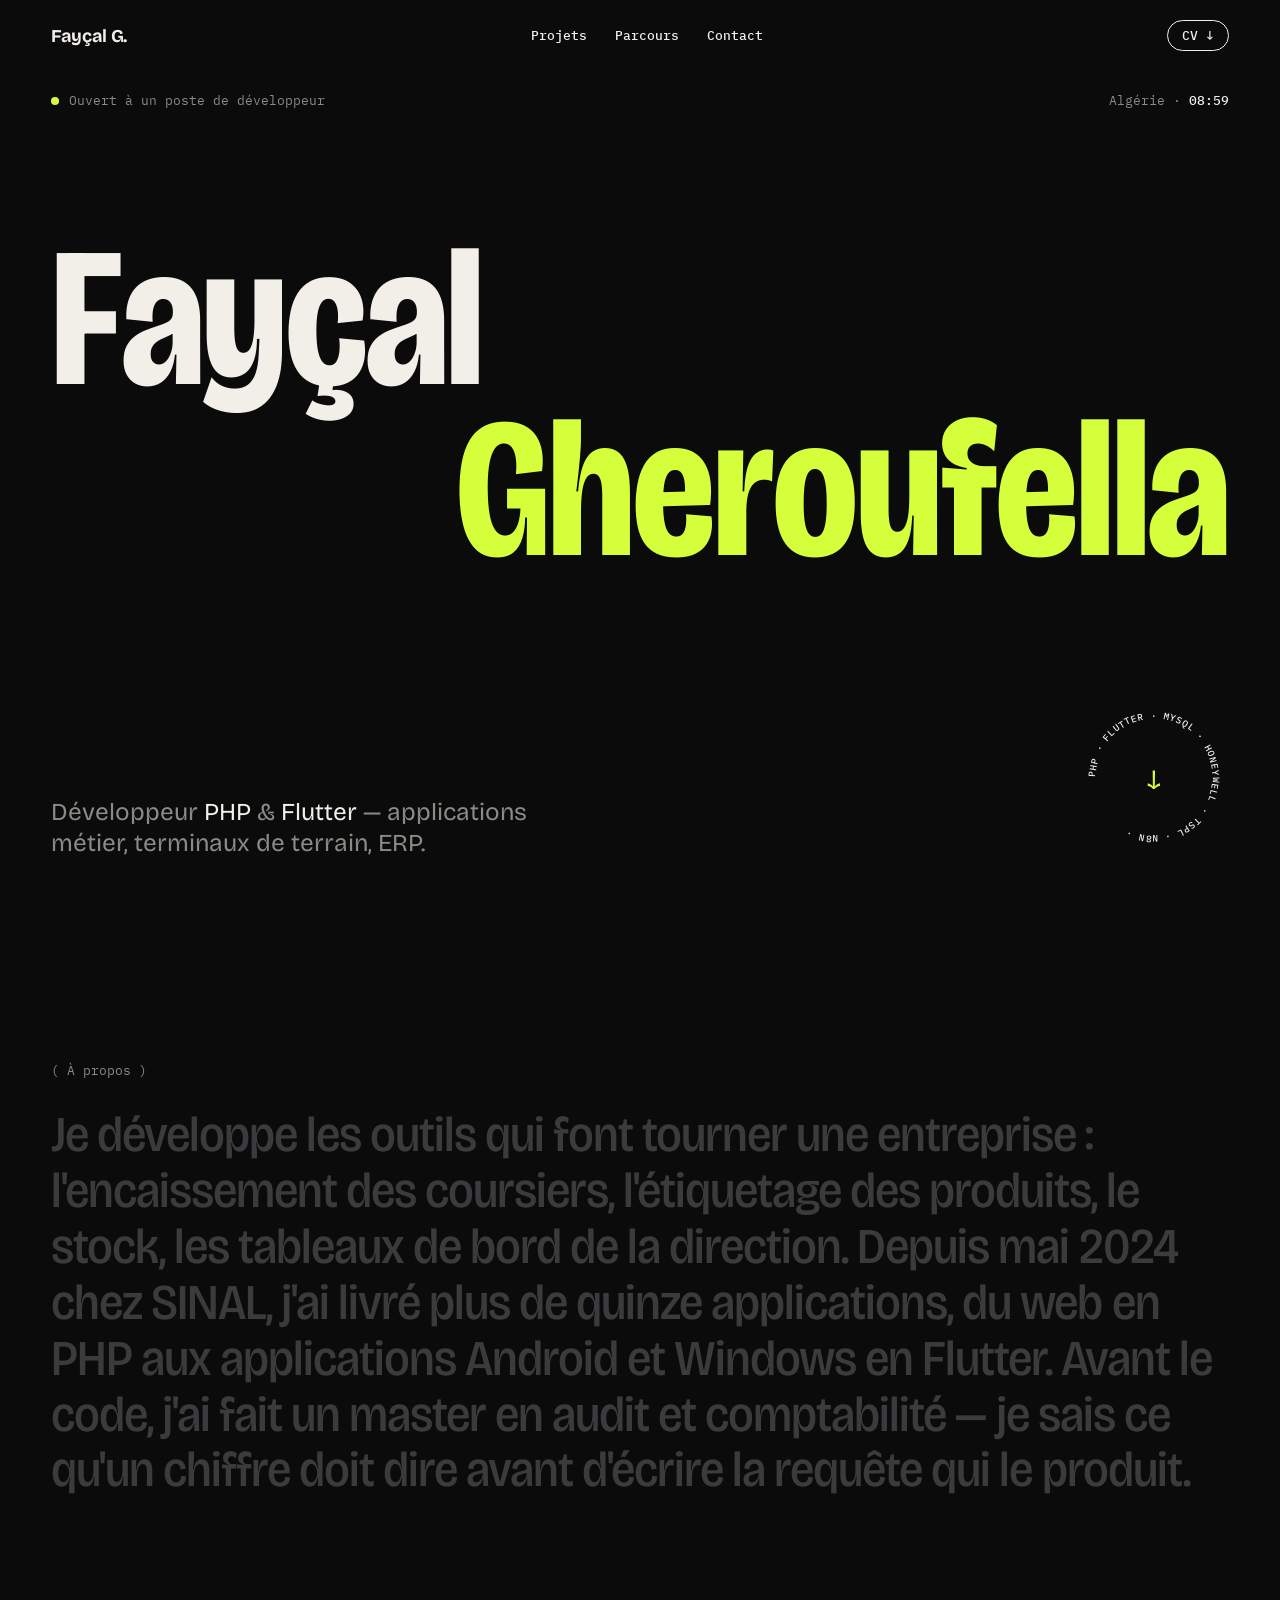
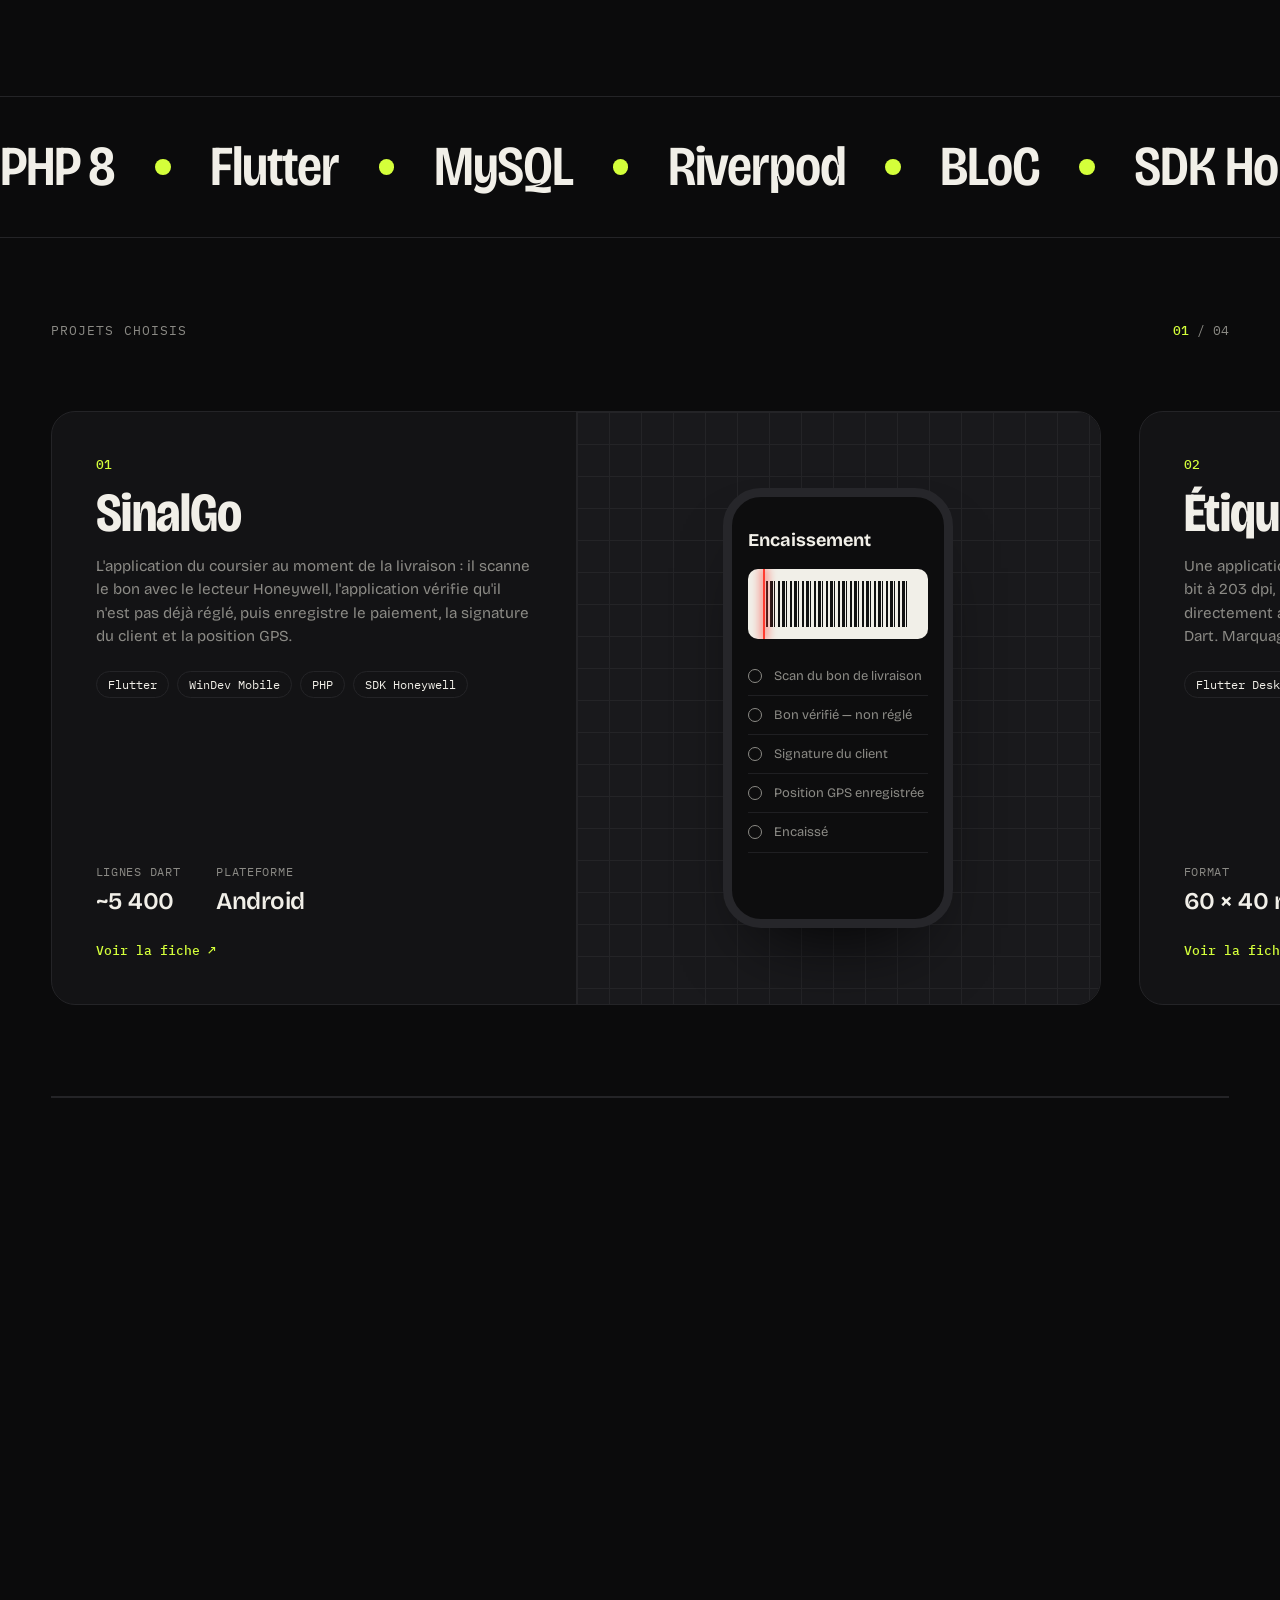
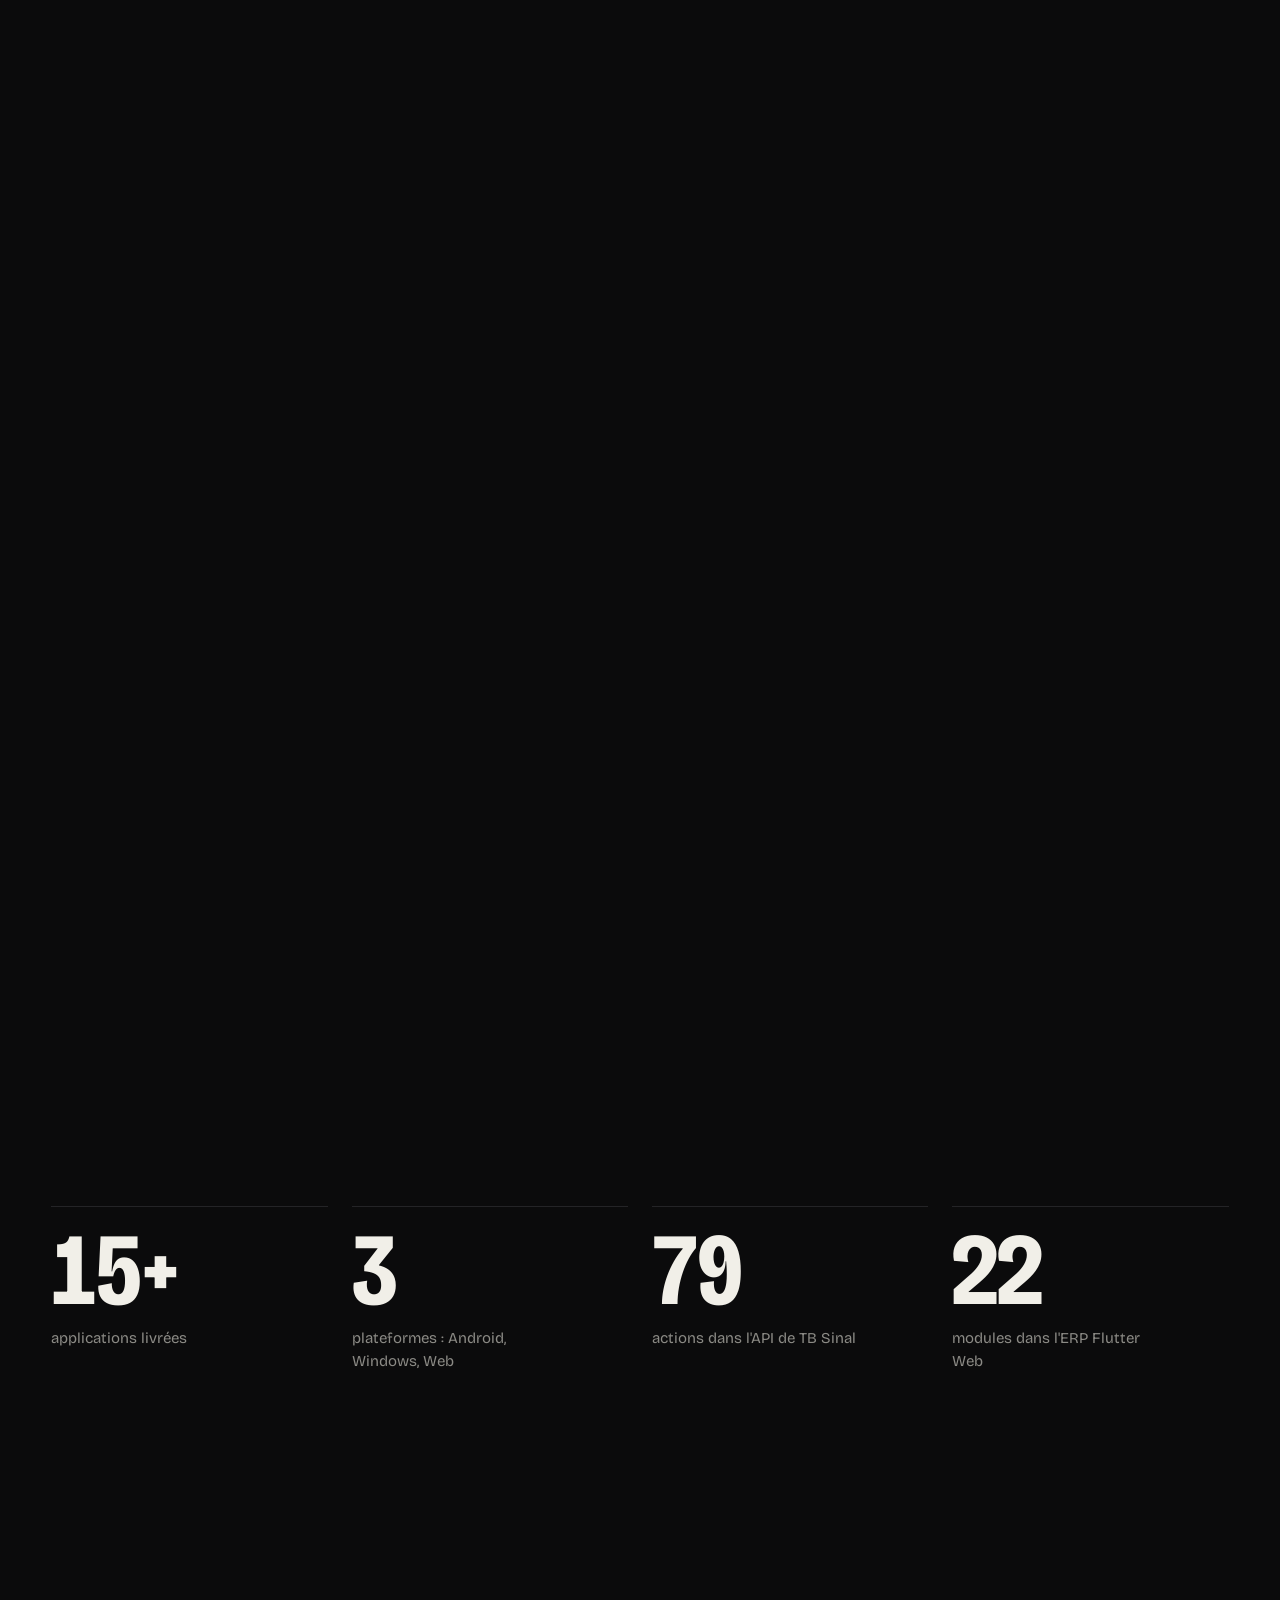
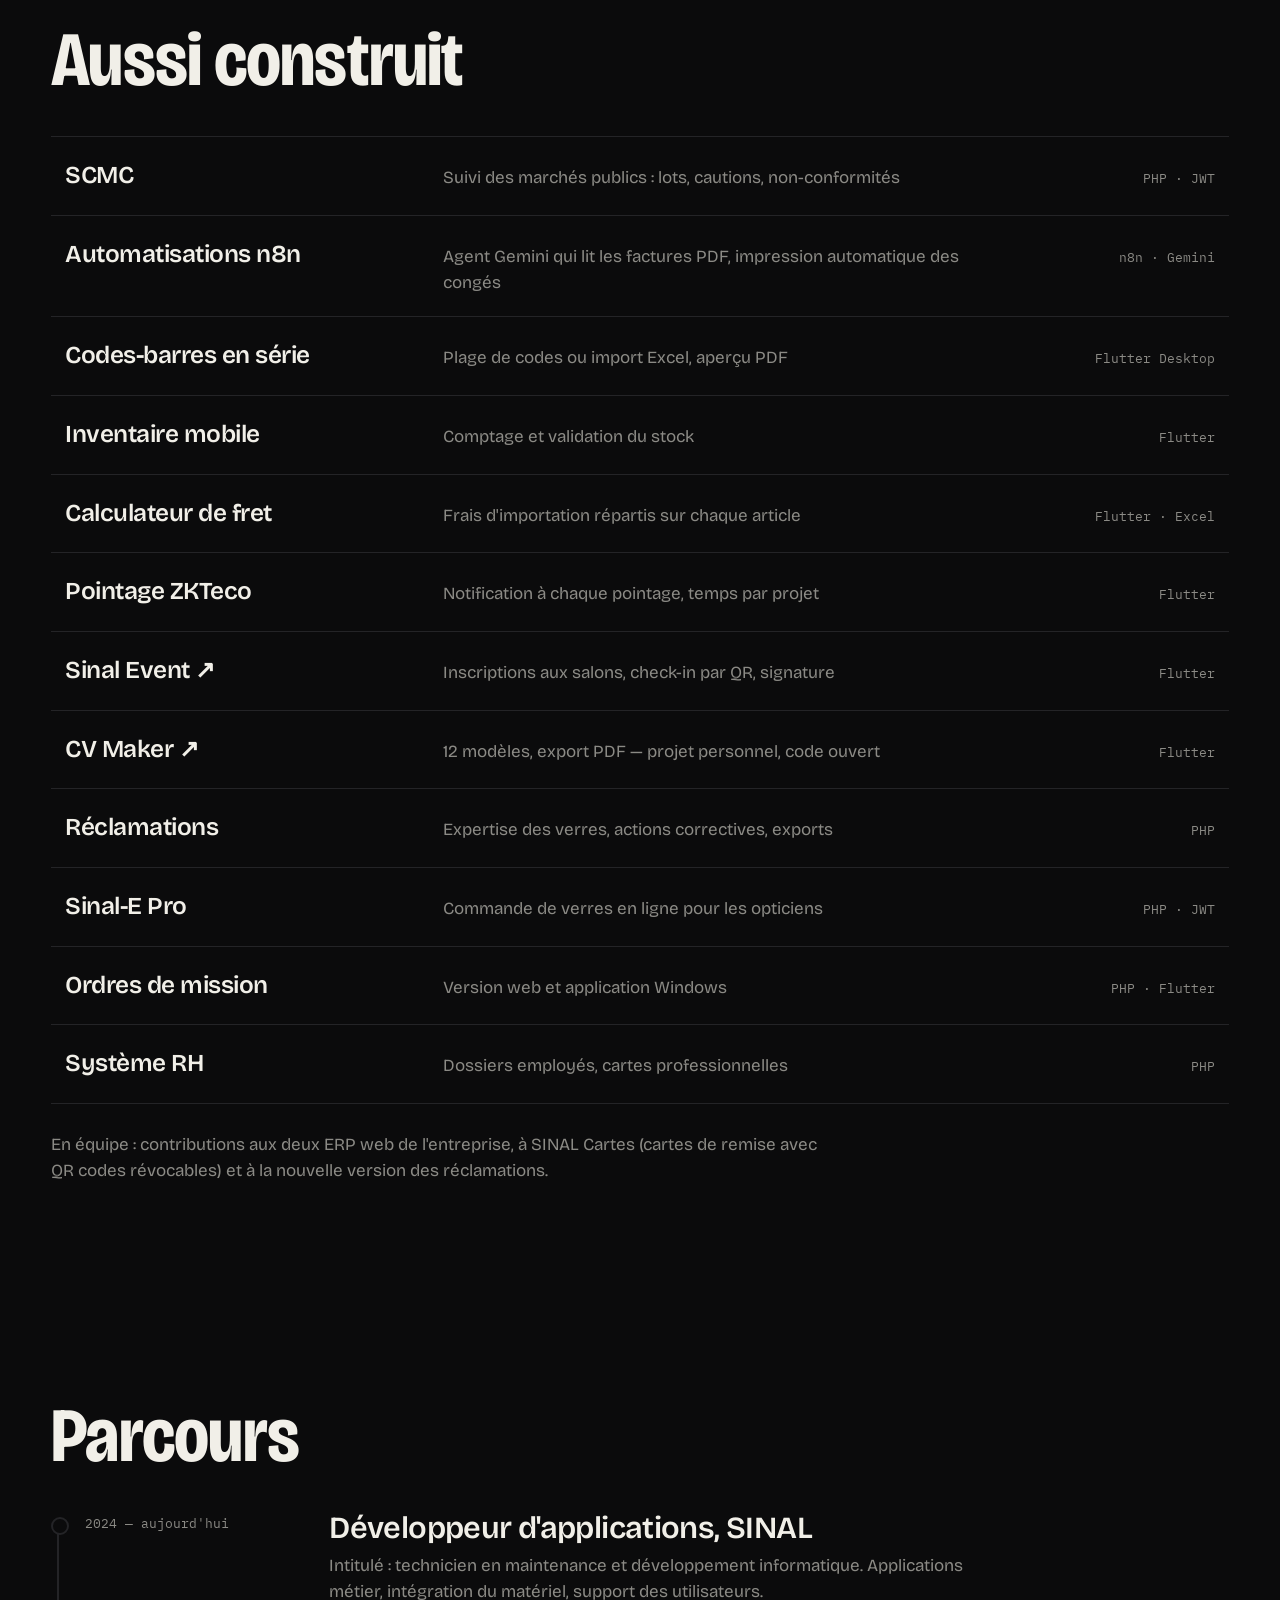
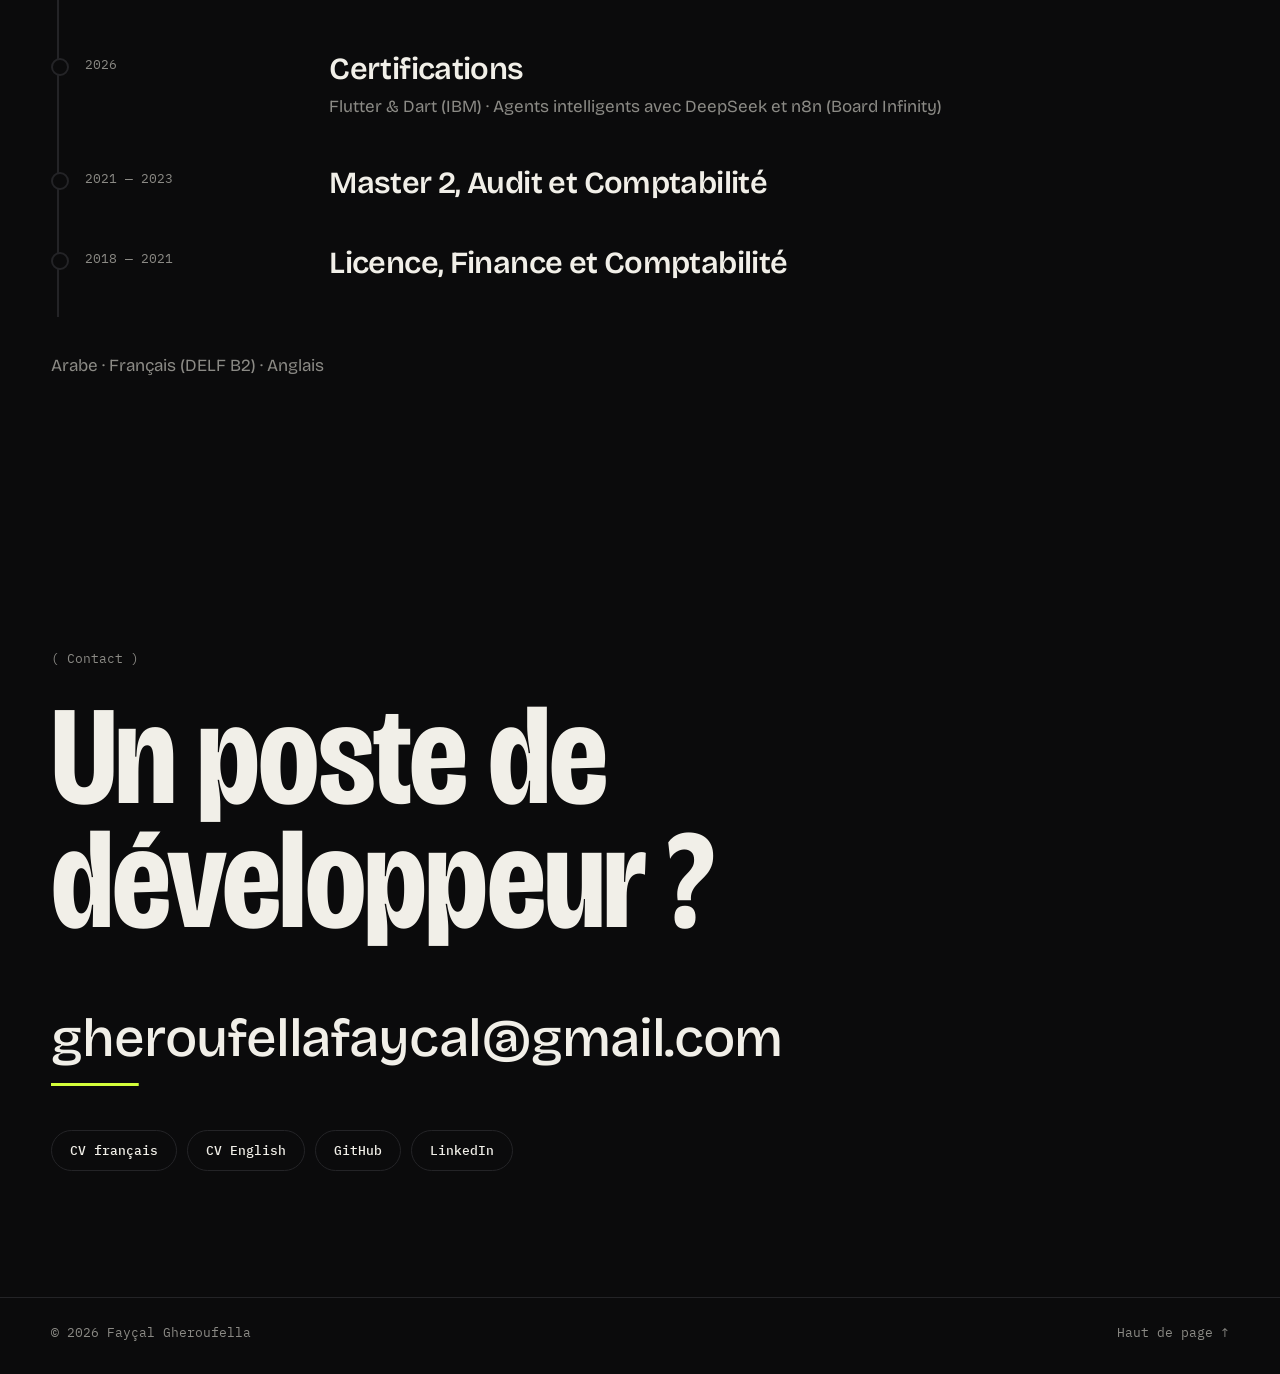
==== commit ec02b5e8: "Portfolio : version immersive" ====
--- a/index.html
+++ b/index.html
@@ -3,288 +3,209 @@
 <head>
 <meta charset="utf-8">
 <meta name="viewport" content="width=device-width, initial-scale=1">
-<title>Fayçal Gheroufella — Développeur PHP / Flutter</title>
-<meta name="description" content="Développeur PHP / Flutter en Algérie : applications métier, terminaux Honeywell, impression TSPL, ERP. Master en audit et comptabilité.">
+<meta name="color-scheme" content="dark">
+<title>Fayçal Gheroufella — Développeur PHP &amp; Flutter</title>
+<meta name="description" content="Développeur PHP et Flutter en Algérie : applications métier, terminaux Honeywell, impression thermique, ERP. Master en audit et comptabilité.">
 <link rel="preconnect" href="https://fonts.googleapis.com">
 <link rel="preconnect" href="https://fonts.gstatic.com" crossorigin>
-<link href="https://fonts.googleapis.com/css2?family=Archivo:wdth,wght@62..125,100..900&family=Martian+Mono:wdth,wght@75..112.5,300..700&display=swap" rel="stylesheet">
+<link href="https://fonts.googleapis.com/css2?family=Bricolage+Grotesque:opsz,wdth,wght@12..96,75..100,200..800&family=IBM+Plex+Mono:wght@400;500&display=swap" rel="stylesheet">
 <link rel="stylesheet" href="style.css">
 </head>
 <body>
 
-<header class="bar">
-  <a class="logo" href="#top" aria-label="Haut de page">FG<span>/</span></a>
+<div class="curtain" aria-hidden="true"></div>
+
+<header class="nav">
+  <a class="brand" href="#top">Fayçal&nbsp;G.</a>
   <nav>
-    <a href="#etiquettes">Projets</a>
-    <a href="#entrepot">ERP</a>
-    <a href="#grand-livre">Finance</a>
-    <a href="#mouvements">Parcours</a>
+    <a href="#projets">Projets</a>
+    <a href="#parcours">Parcours</a>
     <a href="#contact">Contact</a>
   </nav>
-  <p class="status"><i class="led"></i><span>Alger <b id="clock">--:--</b></span></p>
+  <a class="nav-cv" href="cv/CV_Faycal_Gheroufella_FR.pdf">CV ↓</a>
 </header>
 
 <main id="top">
 
 <!-- HERO -->
 <section class="hero">
-  <div class="hero-text">
-    <p class="eyebrow">Développeur PHP / Flutter — Algérie</p>
-    <h1>
-      <span class="line"><span>Du terminal</span></span>
-      <span class="line"><span>du coursier</span></span>
-      <span class="line"><span>au bureau de</span></span>
-      <span class="line"><span class="hl">la direction.</span></span>
-    </h1>
-    <p class="lede">Je construis les applications métier de SINAL, distributeur de verres optiques : web en PHP/MySQL, Android et Windows en Flutter, et tout ce qui touche au matériel — terminaux Honeywell, imprimantes thermiques, pointeuses ZKTeco.</p>
-    <div class="hero-cta">
-      <a class="btn" href="#etiquettes">Voir les projets</a>
-      <a class="btn ghost" href="cv/CV_Faycal_Gheroufella_FR.pdf">CV en PDF</a>
+  <div class="hero-meta">
+    <span><i class="dot"></i>Ouvert à un poste de développeur</span>
+    <span>Algérie · <b id="clock">--:--</b></span>
+  </div>
+  <h1 class="name" aria-label="Fayçal Gheroufella">
+    <span class="row r1" data-split>Fayçal</span>
+    <span class="row r2" data-split>Gheroufella</span>
+  </h1>
+  <div class="hero-foot">
+    <p class="role">Développeur <em>PHP</em> &amp; <em>Flutter</em> — applications métier, terminaux de terrain, ERP.</p>
+    <div class="badge" aria-hidden="true">
+      <svg viewBox="0 0 200 200">
+        <defs><path id="circle" d="M100,100 m-78,0 a78,78 0 1,1 156,0 a78,78 0 1,1 -156,0"/></defs>
+        <text><textPath href="#circle">PHP · FLUTTER · MYSQL · HONEYWELL · TSPL · N8N · </textPath></text>
+      </svg>
+      <span class="badge-arrow">↓</span>
     </div>
   </div>
-
-  <div class="printer" aria-hidden="true">
-    <div class="printer-head">
-      <span class="model">XP-H500B · 203 dpi</span>
-      <span class="printer-led"></span>
+</section>
+
+<!-- MANIFESTO: words light up while scrolling -->
+<section class="manifesto" id="intro">
+  <p class="kicker">( À propos )</p>
+  <p class="words" data-words>Je développe les outils qui font tourner une entreprise : l'encaissement des coursiers, l'étiquetage des produits, le stock, les tableaux de bord de la direction. Depuis mai 2024 chez SINAL, j'ai livré plus de quinze applications, du web en PHP aux applications Android et Windows en Flutter. Avant le code, j'ai fait un master en audit et comptabilité — je sais ce qu'un chiffre doit dire avant d'écrire la requête qui le produit.</p>
+</section>
+
+<!-- MARQUEE -->
+<div class="marquee" aria-hidden="true">
+  <div class="marquee-track">
+    <span>PHP 8</span><span>Flutter</span><span>MySQL</span><span>Riverpod</span><span>BLoC</span><span>SDK Honeywell</span><span>TSPL</span><span>n8n</span><span>Google Gemini</span><span>HFSQL / ODBC</span><span>ZKTeco</span><span>JWT</span><span>WinDev Mobile</span>
+    <span>PHP 8</span><span>Flutter</span><span>MySQL</span><span>Riverpod</span><span>BLoC</span><span>SDK Honeywell</span><span>TSPL</span><span>n8n</span><span>Google Gemini</span><span>HFSQL / ODBC</span><span>ZKTeco</span><span>JWT</span><span>WinDev Mobile</span>
+  </div>
+</div>
+
+<!-- HORIZONTAL PROJECTS -->
+<section class="hscroll" id="projets">
+  <div class="pin">
+    <div class="hs-head">
+      <h2>Projets choisis</h2>
+      <p class="hs-count"><b id="hs-index">01</b> / 04</p>
     </div>
-    <div class="slot">
-      <div class="paper" id="paper">
-        <div class="ticket">
-          <p class="t-small">EXPÉDITEUR</p>
-          <p class="t-name">FAYÇAL GHEROUFELLA</p>
-          <p class="t-role">DÉVELOPPEUR PHP · FLUTTER</p>
-          <div class="t-grid">
-            <div><span>DEPUIS</span>05/2024</div>
-            <div><span>APPS</span>15+</div>
-            <div><span>LIEU</span>ALGÉRIE</div>
+    <div class="track">
+
+      <article class="card">
+        <div class="card-text">
+          <p class="card-num">01</p>
+          <h3>SinalGo</h3>
+          <p class="card-lead">L'application du coursier au moment de la livraison : il scanne le bon avec le lecteur Honeywell, l'application vérifie qu'il n'est pas déjà réglé, puis enregistre le paiement, la signature du client et la position GPS.</p>
+          <ul class="tags"><li>Flutter</li><li>WinDev Mobile</li><li>PHP</li><li>SDK Honeywell</li></ul>
+          <dl class="stats"><div><dt>Lignes Dart</dt><dd>~5 400</dd></div><div><dt>Plateforme</dt><dd>Android</dd></div></dl>
+          <a class="card-link" href="https://github.com/faysal12369/sinalgo">Voir la fiche ↗</a>
+        </div>
+        <div class="card-visual">
+          <div class="phone">
+            <div class="phone-screen">
+              <p class="ph-title">Encaissement</p>
+              <div class="ph-scan"><span class="ph-bars"></span><i class="ph-laser"></i></div>
+              <ol class="ph-steps">
+                <li>Scan du bon de livraison</li>
+                <li>Bon vérifié — non réglé</li>
+                <li>Signature du client</li>
+                <li>Position GPS enregistrée</li>
+                <li>Encaissé</li>
+              </ol>
+            </div>
           </div>
-          <svg class="t-barcode" data-code="FAYCAL-GHEROUFELLA" viewBox="0 0 300 60" preserveAspectRatio="none"></svg>
-          <p class="t-code">FAYCAL-GHEROUFELLA</p>
-          <p class="t-fragile">FRAGILE — contient un master en audit</p>
-        </div>
-      </div>
+        </div>
+      </article>
+
+      <article class="card">
+        <div class="card-text">
+          <p class="card-num">02</p>
+          <h3>Étiquettes TSPL</h3>
+          <p class="card-lead">Une application Windows qui dessine l'étiquette en image 1-bit à 203 dpi, la traduit en commandes TSPL et l'envoie directement au spouleur via <code>winspool.dll</code>, appelé depuis Dart. Marquage CE, IMEI et numéro de série en Code128.</p>
+          <ul class="tags"><li>Flutter Desktop</li><li>dart:ffi</li><li>TSPL</li><li>Code128</li></ul>
+          <dl class="stats"><div><dt>Format</dt><dd>60 × 40 mm</dd></div><div><dt>Résolution</dt><dd>480 × 320 pts</dd></div></dl>
+          <a class="card-link" href="https://github.com/faysal12369/xprinter-label-printing">Voir la fiche ↗</a>
+        </div>
+        <div class="card-visual">
+          <div class="feed">
+            <div class="feed-slot"></div>
+            <div class="feed-label">
+              <div class="fl-top"><b>CE</b><span>MARQUE <strong>DEMO</strong><br>MODÈLE <strong>X1-PRO</strong></span></div>
+              <svg class="bc" data-code="356938035643809" viewBox="0 0 300 40" preserveAspectRatio="none"></svg>
+              <p>IMEI 356938035643809</p>
+              <svg class="bc" data-code="XP24A0193" viewBox="0 0 300 40" preserveAspectRatio="none"></svg>
+              <p>S/N XP24A0193</p>
+            </div>
+          </div>
+        </div>
+      </article>
+
+      <article class="card">
+        <div class="card-text">
+          <p class="card-num">03</p>
+          <h3>ERP en Flutter Web</h3>
+          <p class="card-lead">Le front-end de l'ERP de l'entreprise : 22 modules, des appels d'offres au drive partagé. Étiquettes et QR codes d'emplacement pour le stock, et l'architecture d'un assistant IA — n8n et Google Gemini, limité aux droits de l'utilisateur.</p>
+          <ul class="tags"><li>Flutter Web</li><li>Riverpod</li><li>go_router</li><li>dio</li></ul>
+          <dl class="stats"><div><dt>Lignes</dt><dd>~75 800</dd></div><div><dt>Tests</dt><dd>28 fichiers</dd></div></dl>
+          <a class="card-link" href="https://github.com/faysal12369/sinal-erp-flutter">Voir la fiche ↗</a>
+        </div>
+        <div class="card-visual">
+          <div class="modules" id="modules"></div>
+        </div>
+      </article>
+
+      <article class="card">
+        <div class="card-text">
+          <p class="card-num">04</p>
+          <h3>TB Sinal</h3>
+          <p class="card-lead">Le tableau de bord de la direction : ventes, encaissements et créances par commercial, agence, client et famille de produits. Le projet où la formation en finance compte le plus — une créance n'est pas un encaissement.</p>
+          <ul class="tags"><li>Flutter BLoC</li><li>PHP</li><li>MySQL</li><li>Google Maps</li></ul>
+          <dl class="stats"><div><dt>API</dt><dd>79 actions</dd></div><div><dt>Base</dt><dd>~40 tables</dd></div></dl>
+          <a class="card-link" href="https://github.com/faysal12369/tb-sinal-dashboard">Voir la fiche ↗</a>
+        </div>
+        <div class="card-visual">
+          <ul class="kpis">
+            <li><span>Ventes par commercial</span><i></i></li>
+            <li><span>Ventes par agence</span><i></i></li>
+            <li><span>Top clients</span><i></i></li>
+            <li><span>Créances</span><i></i></li>
+            <li><span>Clients inactifs</span><i></i></li>
+            <li><span>Ventes par famille</span><i></i></li>
+          </ul>
+        </div>
+      </article>
+
     </div>
-  </div>
-</section>
-
-<!-- PROJECTS AS LABELS -->
-<section class="block" id="etiquettes">
-  <div class="block-head">
-    <p class="num">01</p>
-    <h2>Étiquettes</h2>
-    <p class="sub">Quatre projets, scannés à l'arrivée.</p>
-  </div>
-
-  <div class="labels">
-
-    <article class="label" data-scan>
-      <header class="label-top">
-        <span class="ref">REF. SG-01</span>
-        <span class="year">2025 – 2026</span>
-      </header>
-      <h3>SinalGo</h3>
-      <p class="what">Encaissement des coursiers sur terminal Honeywell</p>
-      <div class="barcode-wrap">
-        <svg class="barcode" data-code="SINALGO" viewBox="0 0 300 54" preserveAspectRatio="none"></svg>
-        <i class="laser"></i>
-        <span class="stamp">Scanné</span>
-      </div>
-      <dl class="label-meta">
-        <div><dt>Plateforme</dt><dd>Android</dd></div>
-        <div><dt>Poids</dt><dd>~5 400 lignes</dd></div>
-        <div><dt>Contenu</dt><dd>Flutter · PHP · SDK Honeywell</dd></div>
-      </dl>
-      <div class="reveal"><div>
-        <p>Le coursier scanne le bon de livraison avec le lecteur intégré du terminal. L'application vérifie qu'il n'est pas déjà réglé, puis enregistre le paiement, la signature du client tracée à l'écran et la position GPS. Écrite d'abord en WinDev Mobile, réécrite en Flutter avec repli sur la caméra.</p>
-        <a href="https://github.com/faysal12369/sinalgo">Fiche GitHub ↗</a>
-      </div></div>
-    </article>
-
-    <article class="label" data-scan>
-      <header class="label-top">
-        <span class="ref">REF. LB-02</span>
-        <span class="year">2026</span>
-      </header>
-      <h3>Étiquettes TSPL</h3>
-      <p class="what">CE, IMEI et numéro de série sur imprimante thermique</p>
-      <div class="barcode-wrap">
-        <svg class="barcode" data-code="356938035643809" viewBox="0 0 300 54" preserveAspectRatio="none"></svg>
-        <i class="laser"></i>
-        <span class="stamp">Scanné</span>
-      </div>
-      <dl class="label-meta">
-        <div><dt>Plateforme</dt><dd>Windows</dd></div>
-        <div><dt>Format</dt><dd>60 × 40 mm</dd></div>
-        <div><dt>Contenu</dt><dd>Flutter · dart:ffi · TSPL</dd></div>
-      </dl>
-      <div class="reveal"><div>
-        <p>L'application dessine l'étiquette elle-même en image 1-bit de 480 × 320 points, l'emballe dans des commandes TSPL et l'écrit directement dans le spouleur Windows, via <code>winspool.dll</code> appelé depuis Dart. Une seconde application imprime des séries de codes-barres depuis une plage ou un fichier Excel.</p>
-        <a href="https://github.com/faysal12369/xprinter-label-printing">Fiche GitHub ↗</a>
-      </div></div>
-    </article>
-
-    <article class="label" data-scan>
-      <header class="label-top">
-        <span class="ref">REF. ERP-03</span>
-        <span class="year">2026</span>
-      </header>
-      <h3>ERP en Flutter Web</h3>
-      <p class="what">22 modules, du suivi des appels d'offres au drive</p>
-      <div class="barcode-wrap">
-        <svg class="barcode" data-code="SINAL-ERP-WEB" viewBox="0 0 300 54" preserveAspectRatio="none"></svg>
-        <i class="laser"></i>
-        <span class="stamp">Scanné</span>
-      </div>
-      <dl class="label-meta">
-        <div><dt>Plateforme</dt><dd>Web</dd></div>
-        <div><dt>Poids</dt><dd>~75 800 lignes</dd></div>
-        <div><dt>Contenu</dt><dd>Riverpod · go_router · dio</dd></div>
-      </dl>
-      <div class="reveal"><div>
-        <p>Le front-end de l'ERP de l'entreprise : étiquettes Code128 et QR codes d'emplacement pour le stock, et l'architecture d'un assistant — passerelle PHP, JWT, workflow n8n et agent Google Gemini limité aux droits de l'utilisateur, avec confirmation avant toute écriture.</p>
-        <a href="https://github.com/faysal12369/sinal-erp-flutter">Fiche GitHub ↗</a>
-      </div></div>
-    </article>
-
-    <article class="label" data-scan>
-      <header class="label-top">
-        <span class="ref">REF. TB-04</span>
-        <span class="year">2024 – 2026</span>
-      </header>
-      <h3>TB Sinal</h3>
-      <p class="what">Ventes, encaissements et créances pour la direction</p>
-      <div class="barcode-wrap">
-        <svg class="barcode" data-code="TB-SINAL" viewBox="0 0 300 54" preserveAspectRatio="none"></svg>
-        <i class="laser"></i>
-        <span class="stamp">Scanné</span>
-      </div>
-      <dl class="label-meta">
-        <div><dt>Plateforme</dt><dd>Android</dd></div>
-        <div><dt>API</dt><dd>79 actions</dd></div>
-        <div><dt>Contenu</dt><dd>Flutter BLoC · PHP · MySQL</dd></div>
-      </dl>
-      <div class="reveal"><div>
-        <p>Les chiffres par commercial, agence, client et famille de produits, avec les créances et les retards de paiement. Le projet où la formation compte le plus : une créance, un encaissement et un chiffre d'affaires ne se calculent pas de la même façon.</p>
-        <a href="https://github.com/faysal12369/tb-sinal-dashboard">Fiche GitHub ↗</a>
-      </div></div>
-    </article>
-
-  </div>
-</section>
-
-<!-- SINALGO TRACE -->
-<section class="block trace-block">
-  <div class="block-head">
-    <p class="num">02</p>
-    <h2>Un encaissement, pas à pas</h2>
-    <p class="sub">Les vraies actions de l'API SinalGo, dans l'ordre.</p>
-  </div>
-  <ol class="trace" data-anim>
-    <li style="--i:0"><code>scan</code><span class="tbar"></span><em>Lecteur Honeywell, ou caméra en repli</em></li>
-    <li style="--i:1"><code>Get_bn</code><span class="tbar"></span><em>Le bon existe-t-il ? Est-il déjà payé ?</em></li>
-    <li style="--i:2"><code>add_reglcours</code><span class="tbar"></span><em>Règlement, signature, coordonnées GPS</em></li>
-    <li style="--i:3"><code>dashboard_mobile</code><span class="tbar"></span><em>Récapitulatif du coursier</em></li>
-    <li style="--i:4"><code>dashboard_global</code><span class="tbar"></span><em>Vue administrateur</em></li>
-    <li style="--i:5"><code>historique</code><span class="tbar"></span><em>Encaissements passés</em></li>
+    <div class="hs-progress"><span id="hs-bar"></span></div>
+  </div>
+</section>
+
+<!-- NUMBERS -->
+<section class="numbers">
+  <div><b data-count="15" data-suffix="+">0</b><span>applications livrées</span></div>
+  <div><b data-count="3">0</b><span>plateformes : Android, Windows, Web</span></div>
+  <div><b data-count="79">0</b><span>actions dans l'API de TB Sinal</span></div>
+  <div><b data-count="22">0</b><span>modules dans l'ERP Flutter Web</span></div>
+</section>
+
+<!-- OTHER WORK -->
+<section class="more">
+  <h2 class="sec-title">Aussi construit</h2>
+  <ul class="list">
+    <li><span class="l-name">SCMC</span><span class="l-desc">Suivi des marchés publics : lots, cautions, non-conformités</span><span class="l-tech">PHP · JWT</span></li>
+    <li><span class="l-name">Automatisations n8n</span><span class="l-desc">Agent Gemini qui lit les factures PDF, impression automatique des congés</span><span class="l-tech">n8n · Gemini</span></li>
+    <li><span class="l-name">Codes-barres en série</span><span class="l-desc">Plage de codes ou import Excel, aperçu PDF</span><span class="l-tech">Flutter Desktop</span></li>
+    <li><span class="l-name">Inventaire mobile</span><span class="l-desc">Comptage et validation du stock</span><span class="l-tech">Flutter</span></li>
+    <li><span class="l-name">Calculateur de fret</span><span class="l-desc">Frais d'importation répartis sur chaque article</span><span class="l-tech">Flutter · Excel</span></li>
+    <li><span class="l-name">Pointage ZKTeco</span><span class="l-desc">Notification à chaque pointage, temps par projet</span><span class="l-tech">Flutter</span></li>
+    <li><a class="l-name" href="https://github.com/faysal12369/sinal_event">Sinal Event ↗</a><span class="l-desc">Inscriptions aux salons, check-in par QR, signature</span><span class="l-tech">Flutter</span></li>
+    <li><a class="l-name" href="https://github.com/faysal12369/cv-maker">CV Maker ↗</a><span class="l-desc">12 modèles, export PDF — projet personnel, code ouvert</span><span class="l-tech">Flutter</span></li>
+    <li><span class="l-name">Réclamations</span><span class="l-desc">Expertise des verres, actions correctives, exports</span><span class="l-tech">PHP</span></li>
+    <li><span class="l-name">Sinal-E Pro</span><span class="l-desc">Commande de verres en ligne pour les opticiens</span><span class="l-tech">PHP · JWT</span></li>
+    <li><span class="l-name">Ordres de mission</span><span class="l-desc">Version web et application Windows</span><span class="l-tech">PHP · Flutter</span></li>
+    <li><span class="l-name">Système RH</span><span class="l-desc">Dossiers employés, cartes professionnelles</span><span class="l-tech">PHP</span></li>
+  </ul>
+  <p class="aside">En équipe : contributions aux deux ERP web de l'entreprise, à SINAL Cartes (cartes de remise avec QR codes révocables) et à la nouvelle version des réclamations.</p>
+</section>
+
+<!-- TIMELINE -->
+<section class="journey" id="parcours">
+  <h2 class="sec-title">Parcours</h2>
+  <ol class="timeline" id="timeline">
+    <li><span class="t-when">2024 — aujourd'hui</span><div><h3>Développeur d'applications, SINAL</h3><p>Intitulé : technicien en maintenance et développement informatique. Applications métier, intégration du matériel, support des utilisateurs.</p></div></li>
+    <li><span class="t-when">2026</span><div><h3>Certifications</h3><p>Flutter &amp; Dart (IBM) · Agents intelligents avec DeepSeek et n8n (Board Infinity)</p></div></li>
+    <li><span class="t-when">2021 — 2023</span><div><h3>Master 2, Audit et Comptabilité</h3></div></li>
+    <li><span class="t-when">2018 — 2021</span><div><h3>Licence, Finance et Comptabilité</h3></div></li>
   </ol>
-</section>
-
-<!-- WAREHOUSE / ERP -->
-<section class="block" id="entrepot">
-  <div class="block-head">
-    <p class="num">03</p>
-    <h2>Entrepôt</h2>
-    <p class="sub">L'ERP en Flutter Web, rangé par emplacement.</p>
-  </div>
-  <div class="counters" data-anim>
-    <div><b data-count="22">0</b><span>modules</span></div>
-    <div><b data-count="29">0</b><span>routes</span></div>
-    <div><b data-count="163">0</b><span>fichiers Dart</span></div>
-    <div><b data-count="75800">0</b><span>lignes</span></div>
-    <div><b data-count="28">0</b><span>fichiers de tests</span></div>
-  </div>
-  <div class="bins" data-anim></div>
-</section>
-
-<!-- LEDGER -->
-<section class="block" id="grand-livre">
-  <div class="block-head">
-    <p class="num">04</p>
-    <h2>Grand livre</h2>
-    <p class="sub">Master en audit et comptabilité, avant le code.</p>
-  </div>
-  <div class="ledger-wrap">
-    <div class="ledger-text">
-      <p class="big">Un encaissement de coursier, c'est aussi une écriture&nbsp;: la caisse augmente, la créance client diminue.</p>
-      <p>Je construis les écrans en sachant ça. Qui a validé, quand, et est-ce que les totaux se rapprochent&nbsp;: c'est ce qu'un contrôleur vérifiera, alors c'est ce que je trace — droits par action, historique, exports pour la comptabilité.</p>
-    </div>
-    <figure class="ledger" data-anim aria-label="Exemple d'écriture comptable équilibrée">
-      <figcaption>Exemple — encaissement d'un règlement client en espèces</figcaption>
-      <div class="t-account">
-        <div class="col">
-          <p class="col-head">Débit</p>
-          <p class="entry" style="--i:0"><span>53 Caisse</span><b>12 500,00</b></p>
-        </div>
-        <div class="col">
-          <p class="col-head">Crédit</p>
-          <p class="entry" style="--i:1"><span>411 Clients</span><b>12 500,00</b></p>
-        </div>
-      </div>
-      <p class="balance"><span>Écart</span><b>0,00</b><i>Équilibré</i></p>
-    </figure>
-  </div>
-</section>
-
-<!-- INVENTORY -->
-<section class="block" id="inventaire">
-  <div class="block-head">
-    <p class="num">05</p>
-    <h2>Aussi en stock</h2>
-    <p class="sub">D'autres applications livrées.</p>
-  </div>
-  <div class="stock" data-anim>
-    <div class="row head"><span>Réf.</span><span>Application</span><span>Technologies</span><span>Année</span></div>
-    <div class="row" style="--i:0"><span>SC-05</span><span><b>SCMC</b> — suivi des marchés publics : lots, cautions, non-conformités</span><span>PHP · JWT</span><span>2026</span></div>
-    <div class="row" style="--i:1"><span>N8-06</span><span><b>Automatisations n8n</b> — agent Gemini qui lit les factures PDF, impression des congés</span><span>n8n · Gemini</span><span>2026</span></div>
-    <div class="row" style="--i:2"><span>IV-07</span><span><b>Inventaire mobile</b> — comptage et validation du stock</span><span>Flutter</span><span>2026</span></div>
-    <div class="row" style="--i:3"><span>FR-08</span><span><b>Calculateur de fret</b> — frais d'import répartis par article</span><span>Flutter · Excel</span><span>2026</span></div>
-    <div class="row" style="--i:4"><span>ZK-09</span><span><b>Pointage ZKTeco</b> — notification à chaque pointage</span><span>Flutter</span><span>2026</span></div>
-    <div class="row" style="--i:5"><span>CV-10</span><span><b><a href="https://github.com/faysal12369/cv-maker">CV Maker</a></b> — 12 modèles, export PDF, code ouvert</span><span>Flutter</span><span>2026</span></div>
-    <div class="row" style="--i:6"><span>EV-11</span><span><b><a href="https://github.com/faysal12369/sinal_event">Sinal Event</a></b> — salons, check-in par QR, signature</span><span>Flutter</span><span>2025</span></div>
-    <div class="row" style="--i:7"><span>RC-12</span><span><b>Réclamations</b> — expertise des verres, actions correctives</span><span>PHP</span><span>2025</span></div>
-    <div class="row" style="--i:8"><span>EP-13</span><span><b>Sinal-E Pro</b> — commande de verres en ligne pour opticiens</span><span>PHP · JWT</span><span>2025</span></div>
-    <div class="row" style="--i:9"><span>OM-14</span><span><b>Ordres de mission</b> — web et application Windows</span><span>PHP · Flutter</span><span>2025</span></div>
-    <div class="row" style="--i:10"><span>IT-15</span><span><b>IT TaskFlow</b> — parc informatique, consommables, journal d'audit</span><span>PHP</span><span>2025</span></div>
-    <div class="row" style="--i:11"><span>RH-16</span><span><b>Système RH</b> — dossiers employés, cartes professionnelles</span><span>PHP</span><span>2024</span></div>
-  </div>
-  <p class="note">En équipe : contributions aux deux ERP web de l'entreprise, à SINAL Cartes (cartes de remise avec QR codes révocables) et à la nouvelle version des réclamations. Maintenance des anciens logiciels WinDev / HFSQL et migration de leurs données vers le web.</p>
-</section>
-
-<!-- MOVEMENTS -->
-<section class="block" id="mouvements">
-  <div class="block-head">
-    <p class="num">06</p>
-    <h2>Journal des mouvements</h2>
-    <p class="sub">Le parcours, comme un historique de stock.</p>
-  </div>
-  <ol class="moves" data-anim>
-    <li style="--i:0"><span class="date">2026</span><span class="type up">Mise à jour</span><span class="desc">Certifications Coursera — Flutter &amp; Dart (IBM), agents intelligents avec n8n (Board Infinity)</span></li>
-    <li style="--i:1"><span class="date">05/2024</span><span class="type out">Affectation</span><span class="desc"><b>SINAL</b> — développeur d'applications <small>(intitulé : technicien maintenance et développement informatique)</small></span></li>
-    <li style="--i:2"><span class="date">2023</span><span class="type in">Entrée</span><span class="desc">Master 2 — Audit et Comptabilité</span></li>
-    <li style="--i:3"><span class="date">2021</span><span class="type in">Entrée</span><span class="desc">Licence — Finance et Comptabilité</span></li>
-  </ol>
-  <p class="note">Langues : arabe, français (DELF B2), anglais.</p>
+  <p class="aside">Arabe · Français (DELF B2) · Anglais</p>
 </section>
 
 <!-- CONTACT -->
-<section class="block contact" id="contact">
-  <div class="block-head">
-    <p class="num">07</p>
-    <h2>Destinataire&nbsp;: vous</h2>
-    <p class="sub">Je cherche un poste de développeur backend PHP, Flutter ou ERP.</p>
-  </div>
-  <a class="mail" href="mailto:gheroufellafaycal@gmail.com">gheroufellafaycal@gmail.com</a>
+<section class="contact" id="contact">
+  <p class="kicker">( Contact )</p>
+  <h2 class="big-cta">Un poste de<br>développeur&nbsp;?</h2>
+  <a class="mail" href="mailto:gheroufellafaycal@gmail.com"><span>gheroufellafaycal@gmail.com</span></a>
   <div class="links">
     <a href="cv/CV_Faycal_Gheroufella_FR.pdf">CV français</a>
     <a href="cv/CV_Faycal_Gheroufella_EN.pdf">CV English</a>
@@ -297,7 +218,7 @@
 
 <footer class="foot">
   <span>© <span id="year">2026</span> Fayçal Gheroufella</span>
-  <span>Imprimé à 203 dpi</span>
+  <a href="#top">Haut de page ↑</a>
 </footer>
 
 <script src="app.js"></script>
--- a/style.css
+++ b/style.css
@@ -1,439 +1,328 @@
 :root {
-  --bg: #121311;
-  --panel: #1a1b18;
-  --line: #2d2e2a;
-  --text: #ebe7dc;
-  --muted: #8f8b80;
-  --laser: #ff4433;
-  --led: #8fd16a;
-  --paper: #f5f2e9;
-  --ink: #151513;
-  --display: "Archivo", "Arial Narrow", Arial, sans-serif;
-  --mono: "Martian Mono", Consolas, monospace;
-  --gutter: clamp(16px, 4vw, 56px);
-  --max: 1240px;
-}
-@media (prefers-color-scheme: light) {
-  :root:not([data-theme="dark"]) {
-    --bg: #ecebe5;
-    --panel: #e2e0d7;
-    --line: #c8c5b9;
-    --text: #171715;
-    --muted: #67635a;
-    --laser: #d8321f;
-    --led: #3f8f2a;
-  }
-}
-:root[data-theme="light"] {
-  --bg: #ecebe5;
-  --panel: #e2e0d7;
-  --line: #c8c5b9;
-  --text: #171715;
-  --muted: #67635a;
-  --laser: #d8321f;
-  --led: #3f8f2a;
+  --bg: #0b0b0c;
+  --bg2: #131315;
+  --bg3: #19191c;
+  --text: #f1efe8;
+  --muted: #8b8a85;
+  --dim: #3b3b3e;
+  --line: #242427;
+  --accent: #d4ff3a;
+  --on-accent: #0b0b0c;
+  --sans: "Bricolage Grotesque", "Segoe UI", Arial, sans-serif;
+  --mono: "IBM Plex Mono", Consolas, monospace;
+  --gutter: clamp(18px, 4vw, 64px);
+  --ease: cubic-bezier(.16, 1, .3, 1);
+  color-scheme: dark;
 }
 
 * { box-sizing: border-box; }
-html { -webkit-text-size-adjust: 100%; scroll-behavior: smooth; }
+html { -webkit-text-size-adjust: 100%; }
 body {
   margin: 0;
   background: var(--bg);
   color: var(--text);
-  font: 400 16px/1.6 var(--display);
-  font-variation-settings: "wdth" 100;
+  font: 400 17px/1.55 var(--sans);
+  font-variation-settings: "opsz" 14;
   overflow-x: hidden;
-}
-a { color: inherit; }
-code { font-family: var(--mono); font-size: .82em; }
-::selection { background: var(--laser); color: #fff; }
-
-/* ---------- Top bar ---------- */
-.bar {
-  position: sticky;
+  -webkit-font-smoothing: antialiased;
+}
+a { color: inherit; text-decoration: none; }
+code { font-family: var(--mono); font-size: .85em; }
+::selection { background: var(--accent); color: var(--on-accent); }
+
+/* ---------- Load curtain ---------- */
+.curtain {
+  position: fixed;
+  inset: 0;
+  z-index: 100;
+  background: var(--accent);
+  animation: lift 1s var(--ease) .15s forwards;
+  pointer-events: none;
+}
+@keyframes lift { to { transform: translateY(-100%); } }
+
+/* ---------- Nav ---------- */
+.nav {
+  position: fixed;
   top: 0;
-  z-index: 10;
-  display: flex;
-  align-items: center;
-  gap: 28px;
-  padding: 14px var(--gutter);
-  background: color-mix(in srgb, var(--bg) 88%, transparent);
-  backdrop-filter: blur(6px);
-  border-bottom: 1px solid var(--line);
-  font: 500 11.5px var(--mono);
-  text-transform: uppercase;
-  letter-spacing: .04em;
-}
-.logo { text-decoration: none; font: 800 18px var(--display); font-variation-settings: "wdth" 70; letter-spacing: 0; }
-.logo span { color: var(--laser); }
-.bar nav { display: flex; gap: 22px; flex: 1; }
-.bar nav a { text-decoration: none; color: var(--muted); transition: color .2s; }
-.bar nav a:hover { color: var(--text); }
-.status { margin: 0; display: flex; align-items: center; gap: 8px; color: var(--muted); white-space: nowrap; }
-.status b { color: var(--text); font-weight: 500; }
-.led { width: 7px; height: 7px; border-radius: 50%; background: var(--led); box-shadow: 0 0 0 3px color-mix(in srgb, var(--led) 25%, transparent); animation: blink 2.4s infinite; }
-@keyframes blink { 0%, 70%, 100% { opacity: 1; } 80% { opacity: .25; } }
-
-main { max-width: var(--max); margin: 0 auto; padding: 0 var(--gutter); }
-
-/* ---------- Hero ---------- */
-.hero {
-  display: grid;
-  grid-template-columns: minmax(0, 1.25fr) minmax(0, .75fr);
-  gap: 48px;
-  align-items: center;
-  min-height: calc(100vh - 54px);
-  padding: 56px 0 72px;
-}
-.eyebrow { font: 500 12px var(--mono); text-transform: uppercase; letter-spacing: .06em; color: var(--muted); margin: 0 0 22px; }
-h1 {
-  margin: 0;
-  font-weight: 800;
-  font-variation-settings: "wdth" 66;
-  font-size: clamp(3rem, 9.2vw, 8.4rem);
-  line-height: .88;
-  letter-spacing: -.01em;
-  text-transform: uppercase;
-}
-h1 .line { display: block; overflow: hidden; padding-bottom: .04em; }
-h1 .line > span { display: inline-block; transform: translateY(105%); animation: rise .9s cubic-bezier(.2, .7, .1, 1) forwards; }
-h1 .line:nth-child(2) > span { animation-delay: .08s; }
-h1 .line:nth-child(3) > span { animation-delay: .16s; }
-h1 .line:nth-child(4) > span { animation-delay: .24s; }
-h1 .hl { color: var(--laser); }
-@keyframes rise { to { transform: none; } }
-.lede { max-width: 54ch; margin: 34px 0 0; color: var(--muted); font-size: 17px; opacity: 0; animation: fade .8s .6s forwards; }
-@keyframes fade { to { opacity: 1; } }
-.hero-cta { display: flex; gap: 12px; margin-top: 30px; flex-wrap: wrap; opacity: 0; animation: fade .8s .8s forwards; }
-.btn {
-  display: inline-flex;
-  align-items: center;
-  padding: 12px 20px;
-  font: 500 12px var(--mono);
-  text-transform: uppercase;
-  letter-spacing: .05em;
-  text-decoration: none;
-  background: var(--text);
-  color: var(--bg);
-  border: 1px solid var(--text);
-  transition: transform .15s, background .2s, color .2s;
-}
-.btn:hover { transform: translateY(-2px); }
-.btn.ghost { background: transparent; color: var(--text); }
-.btn.ghost:hover { background: var(--text); color: var(--bg); }
-
-/* Printer */
-.printer { justify-self: center; width: min(340px, 100%); }
-.printer-head {
-  position: relative;
-  height: 64px;
-  background: #222320;
-  border: 1px solid #34352f;
-  border-radius: 14px 14px 4px 4px;
+  left: 0;
+  right: 0;
+  z-index: 50;
   display: flex;
   align-items: center;
   justify-content: space-between;
-  padding: 0 18px;
-  box-shadow: inset 0 -10px 0 #1a1b18, 0 20px 40px -24px rgba(0, 0, 0, .7);
-}
-.model { font: 500 10px var(--mono); color: #8a877d; letter-spacing: .06em; }
-.printer-led { width: 8px; height: 8px; border-radius: 50%; background: #3a3b36; }
-.printing .printer-led { background: var(--led); box-shadow: 0 0 10px var(--led); animation: blink .35s infinite; }
-.slot { position: relative; margin: 0 14px; }
-.slot::before { content: ""; position: absolute; left: 0; right: 0; top: -2px; height: 4px; background: #0b0b0a; border-radius: 2px; z-index: 2; }
-/* The paper keeps its full height in the layout; clip-path only hides what
-   has not been "printed" yet. */
-.paper {
+  padding: 20px var(--gutter) 28px;
+  font: 500 13px var(--mono);
+  color: var(--text);
+  background: linear-gradient(var(--bg) 55%, transparent);
+}
+.brand { font: 700 18px var(--sans); letter-spacing: -.02em; }
+.nav nav { display: flex; gap: 28px; }
+.nav nav a { position: relative; }
+.nav nav a::after { content: ""; position: absolute; left: 0; right: 0; bottom: -3px; height: 1px; background: currentColor; transform: scaleX(0); transform-origin: right; transition: transform .4s var(--ease); }
+.nav nav a:hover::after { transform: scaleX(1); transform-origin: left; }
+.nav-cv { border: 1px solid currentColor; border-radius: 99px; padding: 6px 14px; transition: background .25s, color .25s; }
+.nav-cv:hover { background: var(--text); color: var(--bg); }
+
+/* ---------- Hero ---------- */
+.hero {
+  min-height: 100svh;
+  display: grid;
+  grid-template-rows: auto 1fr auto;
+  padding: 92px var(--gutter) 40px;
+}
+.hero-meta { display: flex; justify-content: space-between; gap: 16px; font: 400 12.5px var(--mono); color: var(--muted); }
+.hero-meta b { color: var(--text); font-weight: 500; }
+.dot { display: inline-block; width: 8px; height: 8px; border-radius: 50%; background: var(--accent); margin-right: 10px; box-shadow: 0 0 0 0 var(--accent); animation: ping 2.2s infinite; }
+@keyframes ping { 0% { box-shadow: 0 0 0 0 rgba(212, 255, 58, .55); } 70%, 100% { box-shadow: 0 0 0 10px rgba(212, 255, 58, 0); } }
+.name {
+  align-self: center;
+  margin: 0;
+  font-weight: 700;
+  font-variation-settings: "opsz" 96, "wdth" 82;
+  font-size: clamp(3.6rem, 15.5vw, 16rem);
+  line-height: .86;
+  letter-spacing: -.012em;
+}
+.name .row { display: block; white-space: nowrap; }
+.name .r2 { text-align: right; color: var(--accent); }
+/* Each letter rises out of its own mask; the mask is padded so descenders
+   and the cedilla are not clipped, and the padding is cancelled by margins. */
+.char { display: inline-block; overflow: hidden; vertical-align: top; padding: 0 .03em .16em; margin: 0 -.03em -.16em; }
+.char > span { display: inline-block; transform: translateY(110%); animation: up 1.1s var(--ease) forwards; animation-delay: calc(.75s + var(--c) * .04s); }
+@keyframes up { to { transform: none; } }
+.hero-foot { display: flex; align-items: end; justify-content: space-between; gap: 24px; }
+.role { max-width: 30ch; margin: 0; font-size: clamp(1.15rem, 1.9vw, 1.6rem); line-height: 1.3; color: var(--muted); opacity: 0; animation: fade 1s var(--ease) 1.4s forwards; }
+.role em { font-style: normal; color: var(--text); }
+@keyframes fade { to { opacity: 1; } }
+.badge { position: relative; width: clamp(110px, 12vw, 150px); aspect-ratio: 1; flex: none; opacity: 0; animation: fade 1s 1.5s forwards; }
+.badge svg { width: 100%; height: 100%; animation: spin 16s linear infinite; }
+.badge text { font: 500 12.5px var(--mono); letter-spacing: .14em; fill: var(--text); }
+.badge-arrow { position: absolute; inset: 0; display: grid; place-items: center; font-size: 28px; color: var(--accent); }
+@keyframes spin { to { transform: rotate(360deg); } }
+
+/* ---------- Manifesto ---------- */
+.manifesto { padding: 18vh var(--gutter) 22vh; max-width: 1400px; }
+.kicker { font: 400 13px var(--mono); color: var(--muted); margin: 0 0 28px; }
+.words {
+  margin: 0;
+  font-weight: 500;
+  font-variation-settings: "opsz" 60, "wdth" 92;
+  font-size: clamp(1.7rem, 3.9vw, 3.6rem);
+  line-height: 1.12;
+  letter-spacing: -.02em;
+}
+.w { color: var(--dim); transition: color .35s; }
+.w.lit { color: var(--text); }
+
+/* ---------- Marquee ---------- */
+.marquee { border-top: 1px solid var(--line); border-bottom: 1px solid var(--line); overflow: hidden; padding: 26px 0; }
+.marquee-track { display: flex; width: max-content; animation: marquee 38s linear infinite; }
+.marquee span {
+  display: inline-flex;
+  align-items: center;
+  font-weight: 600;
+  font-variation-settings: "opsz" 72, "wdth" 85;
+  font-size: clamp(1.8rem, 4.4vw, 3.8rem);
+  letter-spacing: -.02em;
+  white-space: nowrap;
+}
+.marquee span::after { content: ""; width: .28em; height: .28em; border-radius: 50%; background: var(--accent); margin: 0 .7em; }
+@keyframes marquee { to { transform: translateX(-50%); } }
+
+/* ---------- Horizontal projects ---------- */
+.hscroll { position: relative; }
+.pin { position: sticky; top: 0; height: 100vh; overflow: hidden; display: flex; flex-direction: column; justify-content: center; }
+.hs-head { position: absolute; top: 84px; left: var(--gutter); right: var(--gutter); display: flex; justify-content: space-between; align-items: baseline; }
+.hs-head h2 { margin: 0; font: 400 13px var(--mono); color: var(--muted); text-transform: uppercase; letter-spacing: .08em; }
+.hs-count { margin: 0; font: 400 13px var(--mono); color: var(--muted); }
+.hs-count b { color: var(--accent); font-weight: 500; }
+.track { display: flex; gap: 3vw; padding: 40px var(--gutter) 0; will-change: transform; }
+/* Keeps a margin after the last card (the track's right padding is not scrollable). */
+.track::after { content: ""; flex: 0 0 1px; }
+.card {
+  flex: 0 0 min(1120px, 82vw);
+  height: min(66vh, 620px);
+  display: grid;
+  grid-template-columns: minmax(0, 1fr) minmax(0, 1fr);
+  background: var(--bg2);
+  border: 1px solid var(--line);
+  border-radius: 24px;
+  overflow: hidden;
+}
+.card-text { padding: clamp(24px, 3.4vw, 48px); display: flex; flex-direction: column; min-height: 0; }
+.card-num { margin: 0; font: 500 13px var(--mono); color: var(--accent); }
+.card h3 {
+  margin: 14px 0 16px;
+  font-weight: 700;
+  font-variation-settings: "opsz" 96, "wdth" 85;
+  font-size: clamp(2.2rem, 4.3vw, 4.2rem);
+  line-height: .95;
+  letter-spacing: -.01em;
+}
+.card-lead { margin: 0; color: var(--muted); font-size: clamp(.95rem, 1.15vw, 1.05rem); max-width: 46ch; }
+.tags { list-style: none; display: flex; flex-wrap: wrap; gap: 8px; margin: 22px 0 0; padding: 0; }
+.tags li { font: 400 12px var(--mono); padding: 5px 11px; border: 1px solid var(--line); border-radius: 99px; color: var(--text); }
+.stats { display: flex; gap: 36px; margin: auto 0 0; padding-top: 22px; }
+.stats dt { font: 400 11.5px var(--mono); color: var(--muted); text-transform: uppercase; letter-spacing: .06em; }
+.stats dd { margin: 4px 0 0; font-weight: 600; font-size: 1.5rem; letter-spacing: -.02em; }
+.card-link { align-self: start; margin-top: 22px; font: 500 13px var(--mono); color: var(--accent); border-bottom: 1px solid transparent; transition: border-color .2s; }
+.card-link:hover { border-color: var(--accent); }
+.card-visual {
   position: relative;
-  margin: 0 10px;
-  padding-bottom: 8px;
-  clip-path: inset(0 0 100% 0);
-  transform-origin: top center;
-}
-.paper.feed { animation: feed 2.6s steps(26, end) .5s forwards; }
-.paper.torn { clip-path: inset(0 0 0 0); animation: settle 1.2s cubic-bezier(.3, 1.4, .5, 1) forwards; }
-@keyframes feed { to { clip-path: inset(0 0 0 0); } }
-@keyframes settle { 0% { transform: rotate(0); } 100% { transform: rotate(-2.2deg) translateY(4px); } }
-.ticket {
-  position: relative;
-  background: var(--paper);
-  color: var(--ink);
-  padding: 22px 20px 18px;
-  font-family: var(--mono);
-  filter: drop-shadow(0 16px 18px rgba(0, 0, 0, .35));
-}
-/* Torn bottom edge: a row of small teeth pointing down. */
-.ticket::after {
-  content: "";
-  position: absolute;
-  left: 0;
-  right: 0;
-  bottom: -6px;
-  height: 6px;
-  background: conic-gradient(from -45deg at bottom, var(--paper) 90deg, transparent 0) 0 0 / 12px 100%;
-}
-.t-small { margin: 0; font-size: 9.5px; letter-spacing: .12em; color: #6b675e; }
-.t-name { margin: 6px 0 2px; font: 800 26px/1 var(--display); font-variation-settings: "wdth" 72; letter-spacing: .01em; }
-.t-role { margin: 0 0 14px; font-size: 10.5px; letter-spacing: .06em; }
-.t-grid { display: grid; grid-template-columns: repeat(3, 1fr); border-top: 1.5px dashed var(--ink); border-bottom: 1.5px dashed var(--ink); padding: 8px 0; font-size: 12px; font-weight: 700; }
-.t-grid span { display: block; font-size: 8.5px; font-weight: 400; letter-spacing: .1em; color: #6b675e; }
-.t-barcode { display: block; width: 100%; height: 54px; margin: 14px 0 4px; }
-.t-code { margin: 0; text-align: center; font-size: 10px; letter-spacing: .3em; }
-.t-fragile { margin: 12px 0 0; padding: 5px 8px; border: 1.5px solid var(--ink); font-size: 9.5px; text-transform: uppercase; letter-spacing: .06em; text-align: center; }
-
-/* ---------- Blocks ---------- */
-.block { padding: 96px 0; border-top: 1px solid var(--line); }
-.block-head { display: grid; grid-template-columns: 80px minmax(0, 1fr); column-gap: 20px; margin-bottom: 44px; }
-.num { grid-row: span 2; margin: 6px 0 0; font: 500 12px var(--mono); color: var(--laser); }
-h2 { margin: 0; font-weight: 800; font-variation-settings: "wdth" 70; font-size: clamp(2.2rem, 5vw, 4rem); line-height: .95; text-transform: uppercase; }
-.sub { margin: 10px 0 0; color: var(--muted); font-size: 15px; }
-.note { max-width: 74ch; margin: 28px 0 0; color: var(--muted); font-size: 15px; }
-
-/* Labels */
-.labels { display: grid; grid-template-columns: repeat(2, minmax(0, 1fr)); gap: 22px; }
-.label {
-  position: relative;
-  background: var(--paper);
-  color: var(--ink);
-  padding: 22px 24px 20px;
-  border-radius: 3px;
-  box-shadow: 0 1px 0 rgba(0, 0, 0, .2), 0 24px 40px -30px rgba(0, 0, 0, .8);
-  transform: translateY(24px) rotate(var(--tilt, 0deg));
-  opacity: 0;
-  transition: transform .7s cubic-bezier(.2, .7, .1, 1), opacity .7s;
-}
-.label:nth-child(1) { --tilt: -.6deg; }
-.label:nth-child(2) { --tilt: .5deg; transition-delay: .08s; }
-.label:nth-child(3) { --tilt: .4deg; }
-.label:nth-child(4) { --tilt: -.5deg; transition-delay: .08s; }
-.label.in { transform: rotate(var(--tilt)); opacity: 1; }
-.label:hover { transform: rotate(0) translateY(-3px); }
-.label-top { display: flex; justify-content: space-between; font: 500 10px var(--mono); letter-spacing: .08em; color: #6b675e; border-bottom: 1.5px solid var(--ink); padding-bottom: 8px; }
-.label h3 { margin: 14px 0 2px; font: 800 2.1rem/1 var(--display); font-variation-settings: "wdth" 72; text-transform: uppercase; }
-.what { margin: 0 0 14px; font-size: 14.5px; color: #3c3a35; }
-.barcode-wrap { position: relative; height: 58px; overflow: hidden; }
-.barcode { display: block; width: 100%; height: 54px; }
-.laser {
-  position: absolute;
-  top: -6px;
-  bottom: -6px;
-  left: 0;
-  width: 2px;
-  background: var(--laser);
-  box-shadow: 0 0 8px 2px color-mix(in srgb, var(--laser) 70%, transparent), 0 0 24px 6px color-mix(in srgb, var(--laser) 30%, transparent);
-  opacity: 0;
-}
-.label.scanning .laser { animation: sweep .55s ease-in-out 3 alternate; }
-@keyframes sweep { 0% { left: 0; opacity: 1; } 100% { left: calc(100% - 2px); opacity: 1; } }
-.stamp {
-  position: absolute;
-  right: 6px;
-  top: 6px;
-  padding: 4px 10px;
-  border: 2px solid var(--laser);
-  color: var(--laser);
-  font: 700 11px var(--mono);
-  text-transform: uppercase;
-  letter-spacing: .12em;
-  background: color-mix(in srgb, var(--paper) 80%, transparent);
-  transform: rotate(-8deg) scale(2.2);
-  opacity: 0;
-}
-.label.scanned .stamp { animation: stamp .35s cubic-bezier(.3, 1.6, .5, 1) forwards; }
-@keyframes stamp { to { transform: rotate(-8deg) scale(1); opacity: 1; } }
-.label-meta { display: grid; grid-template-columns: 1fr 1fr 1.6fr; gap: 10px; margin: 14px 0 0; padding-top: 10px; border-top: 1.5px dashed var(--ink); }
-.label-meta dt { font: 400 9px var(--mono); letter-spacing: .1em; text-transform: uppercase; color: #6b675e; }
-.label-meta dd { margin: 2px 0 0; font-size: 13.5px; font-weight: 600; }
-.reveal { display: grid; grid-template-rows: 0fr; transition: grid-template-rows .6s cubic-bezier(.2, .7, .1, 1); }
-.reveal > div { overflow: hidden; }
-.label.scanned .reveal { grid-template-rows: 1fr; }
-.reveal p { margin: 14px 0 10px; font-size: 14.5px; line-height: 1.55; color: #2c2a26; }
-.reveal a { font: 500 11px var(--mono); text-transform: uppercase; letter-spacing: .06em; color: var(--ink); }
-.reveal a:hover { color: var(--laser); }
-
-/* Trace */
-.trace { list-style: none; margin: 0; padding: 0; border-top: 1px solid var(--line); }
-.trace li {
   display: grid;
-  grid-template-columns: 190px minmax(0, 1fr) minmax(0, 1.1fr);
-  gap: 20px;
-  align-items: center;
-  padding: 14px 0;
+  place-items: center;
+  background:
+    linear-gradient(var(--line) 1px, transparent 1px) 0 0 / 32px 32px,
+    linear-gradient(90deg, var(--line) 1px, transparent 1px) 0 0 / 32px 32px,
+    var(--bg3);
+  border-left: 1px solid var(--line);
+  overflow: hidden;
+}
+.hs-progress { position: absolute; left: var(--gutter); right: var(--gutter); bottom: 40px; height: 2px; background: var(--line); }
+.hs-progress span { position: absolute; inset: 0; background: var(--accent); transform-origin: left; transform: scaleX(0); }
+
+/* Visual: phone (SinalGo) */
+.phone { width: 230px; height: 440px; border: 9px solid #26262a; border-radius: 38px; background: #0d0d0e; padding: 30px 16px 16px; box-shadow: 0 40px 80px -40px #000; }
+.ph-title { margin: 0 0 14px; font-weight: 700; font-size: 18px; }
+.ph-scan { position: relative; height: 70px; border-radius: 10px; background: #f1efe8; overflow: hidden; display: grid; place-items: center; }
+.ph-bars { width: 80%; height: 46px; background: repeating-linear-gradient(90deg, #111 0 2px, transparent 2px 4px, #111 4px 7px, transparent 7px 8px, #111 8px 9px, transparent 9px 12px); }
+.ph-laser { position: absolute; top: 0; bottom: 0; left: 8%; width: 2px; background: #ff3b30; box-shadow: 0 0 10px 2px rgba(255, 59, 48, .7); animation: laser 1.6s ease-in-out infinite alternate; }
+@keyframes laser { to { left: 90%; } }
+.ph-steps { list-style: none; margin: 18px 0 0; padding: 0; counter-reset: s; }
+.ph-steps li { position: relative; padding: 9px 0 9px 26px; border-bottom: 1px solid #1f1f22; font-size: 13px; color: var(--muted); counter-increment: s; animation: stepOn 7.5s infinite; animation-delay: calc(var(--s, 0) * 1s); }
+.ph-steps li::before { content: ""; position: absolute; left: 0; top: 12px; width: 12px; height: 12px; border-radius: 50%; border: 1.5px solid currentColor; }
+.ph-steps li:nth-child(1) { --s: 0; } .ph-steps li:nth-child(2) { --s: 1; } .ph-steps li:nth-child(3) { --s: 2; } .ph-steps li:nth-child(4) { --s: 3; } .ph-steps li:nth-child(5) { --s: 4; }
+@keyframes stepOn { 0%, 4% { color: var(--muted); } 8%, 70% { color: var(--accent); } 80%, 100% { color: var(--muted); } }
+
+/* Visual: printing label */
+.feed { position: relative; width: min(330px, 80%); padding-top: 18px; }
+.feed-slot { position: absolute; top: 0; left: -14px; right: -14px; height: 18px; border-radius: 9px 9px 3px 3px; background: #26262a; box-shadow: inset 0 -4px 0 #0b0b0c; }
+.feed-label { background: #f6f3ea; color: #111; padding: 16px 16px 12px; font: 500 11px var(--mono); clip-path: inset(0 0 100% 0); animation: printFeed 6s infinite; }
+@keyframes printFeed {
+  0% { clip-path: inset(0 0 100% 0); opacity: 1; }
+  28% { clip-path: inset(0 0 0 0); opacity: 1; }
+  90% { clip-path: inset(0 0 0 0); opacity: 1; }
+  100% { clip-path: inset(0 0 0 0); opacity: 0; }
+}
+.fl-top { display: flex; gap: 14px; align-items: center; margin-bottom: 10px; }
+.fl-top b { font: 800 34px/1 Arial, sans-serif; letter-spacing: -2px; }
+.fl-top span { line-height: 1.5; }
+.feed-label .bc { display: block; width: 100%; height: 38px; color: #111; }
+.feed-label p { margin: 3px 0 10px; letter-spacing: .04em; }
+
+/* Visual: ERP modules */
+.modules { display: grid; grid-template-columns: repeat(3, minmax(0, 1fr)); gap: 7px; width: min(420px, 86%); }
+.mod { font: 400 11.5px var(--mono); padding: 9px 10px; border: 1px solid var(--line); border-radius: 8px; background: var(--bg2); color: var(--muted); white-space: nowrap; overflow: hidden; text-overflow: ellipsis; animation: modOn 6.6s infinite; animation-delay: calc(var(--i) * .25s); }
+@keyframes modOn { 0%, 3% { background: var(--bg2); color: var(--muted); border-color: var(--line); } 6%, 60% { background: var(--accent); color: var(--on-accent); border-color: var(--accent); } 70%, 100% { background: var(--bg2); color: var(--text); border-color: var(--line); } }
+
+/* Visual: KPIs */
+.kpis { list-style: none; margin: 0; padding: 0; width: min(380px, 84%); }
+.kpis li { display: grid; grid-template-columns: 1fr; gap: 6px; padding: 11px 0; border-bottom: 1px solid var(--line); font-size: 14px; }
+.kpis i { display: block; height: 6px; border-radius: 3px; background: var(--accent); transform-origin: left; animation: grow 4.8s var(--ease) infinite; }
+.kpis li:nth-child(1) i { width: 82%; } .kpis li:nth-child(2) i { width: 64%; animation-delay: .15s; }
+.kpis li:nth-child(3) i { width: 91%; animation-delay: .3s; } .kpis li:nth-child(4) i { width: 47%; animation-delay: .45s; background: #ff6b4a; }
+.kpis li:nth-child(5) i { width: 28%; animation-delay: .6s; background: var(--muted); } .kpis li:nth-child(6) i { width: 73%; animation-delay: .75s; }
+@keyframes grow { 0% { transform: scaleX(0); } 35%, 85% { transform: scaleX(1); } 100% { transform: scaleX(0); } }
+
+/* ---------- Numbers ---------- */
+.numbers { display: grid; grid-template-columns: repeat(4, minmax(0, 1fr)); padding: 16vh var(--gutter); gap: 24px; }
+.numbers div { border-top: 1px solid var(--line); padding-top: 18px; }
+.numbers b { display: block; font-weight: 700; font-variation-settings: "opsz" 96, "wdth" 82; font-size: clamp(3.4rem, 8vw, 7.5rem); line-height: .9; letter-spacing: -.01em; font-variant-numeric: tabular-nums; }
+.numbers span { display: block; margin-top: 10px; color: var(--muted); font-size: 15px; max-width: 22ch; }
+
+/* ---------- Lists ---------- */
+.sec-title { margin: 0 0 40px; font-weight: 700; font-variation-settings: "opsz" 96, "wdth" 85; font-size: clamp(2.6rem, 6vw, 5.4rem); line-height: .92; letter-spacing: -.01em; }
+.more, .journey { padding: 12vh var(--gutter); }
+.list { list-style: none; margin: 0; padding: 0; border-top: 1px solid var(--line); }
+.list li {
+  display: grid;
+  grid-template-columns: minmax(0, .9fr) minmax(0, 1.4fr) minmax(0, .5fr);
+  gap: 24px;
+  align-items: baseline;
+  padding: 20px 14px;
   border-bottom: 1px solid var(--line);
-}
-.trace code { color: var(--text); font-size: 13px; }
-.trace em { font-style: normal; color: var(--muted); font-size: 15px; }
-.trace .tbar { position: relative; height: 10px; }
-.trace .tbar::before {
-  content: "";
-  position: absolute;
-  top: 0;
-  bottom: 0;
-  left: calc(var(--i) * 13%);
-  width: 22%;
-  background: var(--laser);
-  transform: scaleX(0);
-  transform-origin: left;
-  transition: transform .5s cubic-bezier(.2, .7, .1, 1);
-  transition-delay: calc(var(--i) * .22s);
-}
-.trace li:nth-child(n+4) .tbar::before { background: var(--text); opacity: .55; }
-.trace.in .tbar::before { transform: none; }
-
-/* Counters + bins */
-.counters { display: grid; grid-template-columns: repeat(5, minmax(0, 1fr)); border-top: 2px solid var(--text); margin-bottom: 36px; }
-.counters div { padding: 14px 12px 0 0; }
-.counters b { display: block; font-weight: 800; font-variation-settings: "wdth" 66; font-size: clamp(2.2rem, 5.4vw, 4.6rem); line-height: 1; font-variant-numeric: tabular-nums; }
-.counters span { font: 400 11px var(--mono); color: var(--muted); text-transform: uppercase; letter-spacing: .06em; }
-.bins { display: grid; grid-template-columns: repeat(auto-fill, minmax(150px, 1fr)); gap: 8px; }
-.bin {
-  position: relative;
-  padding: 12px 12px 10px;
-  border: 1px solid var(--line);
-  background: var(--panel);
-  min-height: 74px;
-  transition: border-color .3s, background .3s;
-}
-.bin small { display: flex; justify-content: space-between; font: 500 10px var(--mono); color: var(--muted); letter-spacing: .06em; }
-.bin small i { width: 6px; height: 6px; border-radius: 50%; background: var(--line); margin-top: 3px; transition: background .2s, box-shadow .2s; }
-.bin span { display: block; margin-top: 10px; font-weight: 600; font-size: 15px; line-height: 1.2; }
-.bins.in .bin small i { animation: lamp .3s forwards; animation-delay: calc(var(--i) * 60ms + .2s); }
-@keyframes lamp { to { background: var(--led); box-shadow: 0 0 8px var(--led); } }
-.bin:hover { border-color: var(--text); }
-
-/* Ledger */
-.ledger-wrap { display: grid; grid-template-columns: minmax(0, 1fr) minmax(0, 1fr); gap: 48px; align-items: start; }
-.big { margin: 0 0 18px; font-weight: 700; font-variation-settings: "wdth" 80; font-size: clamp(1.5rem, 2.8vw, 2.2rem); line-height: 1.12; }
-.ledger-text p:not(.big) { color: var(--muted); max-width: 52ch; }
-.ledger { margin: 0; background: var(--paper); color: var(--ink); padding: 22px 24px; font-family: var(--mono); }
-.ledger figcaption { font-size: 10.5px; color: #6b675e; letter-spacing: .04em; margin-bottom: 16px; }
-.t-account { display: grid; grid-template-columns: 1fr 1fr; border-top: 2px solid var(--ink); }
-.t-account .col { padding: 10px 14px 16px 0; min-height: 96px; }
-.t-account .col + .col { border-left: 2px solid var(--ink); padding-left: 14px; }
-.col-head { margin: 0 0 12px; font-size: 10px; letter-spacing: .14em; text-transform: uppercase; }
-.entry { display: grid; gap: 2px; margin: 0; font-size: 12.5px; opacity: 0; transform: translateX(-10px); transition: opacity .45s, transform .45s; transition-delay: calc(var(--i) * .7s + .2s); }
-.entry span, .entry b { white-space: nowrap; }
-.entry b { font-variant-numeric: tabular-nums; justify-self: end; font-size: 15px; }
-.ledger.in .entry { opacity: 1; transform: none; }
-.balance { display: flex; align-items: center; gap: 12px; margin: 6px 0 0; padding-top: 12px; border-top: 1.5px dashed var(--ink); font-size: 13px; }
-.balance b { font-variant-numeric: tabular-nums; }
-.balance i { margin-left: auto; font-style: normal; font-size: 10.5px; text-transform: uppercase; letter-spacing: .1em; padding: 3px 8px; border: 1.5px solid #2f7a1f; color: #2f7a1f; opacity: 0; transform: scale(1.6) rotate(-4deg); transition: opacity .3s 1.9s, transform .35s cubic-bezier(.3, 1.6, .5, 1) 1.9s; }
-.ledger.in .balance i { opacity: 1; transform: rotate(-4deg); }
-
-/* Stock table */
-.stock { border-top: 2px solid var(--text); }
-.stock .row {
-  display: grid;
-  grid-template-columns: 80px minmax(0, 1fr) 150px 60px;
-  gap: 16px;
-  padding: 13px 0;
-  border-bottom: 1px solid var(--line);
-  font-size: 15px;
-  opacity: 0;
-  transform: translateY(8px);
-  transition: opacity .4s, transform .4s, background .2s;
-  transition-delay: calc(var(--i, 0) * 45ms);
-}
-.stock .row.head { opacity: 1; transform: none; font: 500 10.5px var(--mono); color: var(--muted); text-transform: uppercase; letter-spacing: .06em; padding: 10px 0; }
-.stock.in .row { opacity: 1; transform: none; }
-.stock .row:not(.head):hover { background: var(--panel); }
-.stock .row span:first-child, .stock .row span:nth-child(3), .stock .row span:last-child { font: 400 12px var(--mono); color: var(--muted); padding-top: 3px; }
-.stock b { font-weight: 700; }
-
-/* Movements */
-.moves { list-style: none; margin: 0; padding: 0; border-top: 2px solid var(--text); }
-.moves li {
-  display: grid;
-  grid-template-columns: 90px 130px minmax(0, 1fr);
-  gap: 16px;
-  align-items: baseline;
-  padding: 16px 0;
-  border-bottom: 1px solid var(--line);
-  opacity: 0;
-  transform: translateX(-12px);
-  transition: opacity .5s, transform .5s;
-  transition-delay: calc(var(--i) * .12s);
-}
-.moves.in li { opacity: 1; transform: none; }
-.date { font: 500 12px var(--mono); color: var(--muted); }
-.type { justify-self: start; font: 500 10.5px var(--mono); text-transform: uppercase; letter-spacing: .08em; padding: 3px 8px; border: 1px solid currentColor; }
-.type.in { color: var(--led); }
-.type.out { color: var(--laser); }
-.type.up { color: var(--muted); }
-.desc { font-size: 17px; }
-.desc small { color: var(--muted); font-size: 13px; }
-
-/* Contact */
-.contact { padding-bottom: 120px; }
-.mail {
-  display: inline-block;
-  font-weight: 800;
-  font-variation-settings: "wdth" 66;
-  font-size: clamp(1.9rem, 6.6vw, 6rem);
-  line-height: 1;
-  text-decoration: none;
-  overflow-wrap: anywhere;
-  background: linear-gradient(var(--laser), var(--laser)) left bottom / 0 3px no-repeat;
-  transition: background-size .5s cubic-bezier(.2, .7, .1, 1);
-  padding-bottom: 6px;
-}
-.mail:hover { background-size: 100% 3px; }
-.links { display: flex; flex-wrap: wrap; gap: 10px; margin-top: 36px; }
-.links a {
-  font: 500 12px var(--mono);
-  text-transform: uppercase;
-  letter-spacing: .05em;
-  text-decoration: none;
-  padding: 10px 16px;
-  border: 1px solid var(--line);
-  transition: border-color .2s, color .2s;
-}
-.links a:hover { border-color: var(--laser); color: var(--laser); }
-
-.foot {
-  max-width: var(--max);
-  margin: 0 auto;
-  padding: 24px var(--gutter) 36px;
-  display: flex;
-  justify-content: space-between;
-  border-top: 1px solid var(--line);
-  font: 400 11px var(--mono);
-  color: var(--muted);
-  text-transform: uppercase;
-  letter-spacing: .05em;
-}
-
-/* ---------- Small screens ---------- */
-@media (max-width: 960px) {
-  .hero { grid-template-columns: 1fr; min-height: 0; padding-top: 40px; }
-  .printer { justify-self: start; }
-  .labels { grid-template-columns: 1fr; }
-  .ledger-wrap { grid-template-columns: 1fr; }
-  .trace li { grid-template-columns: 150px minmax(0, 1fr); }
-  .trace em { grid-column: 1 / -1; }
-  .counters { grid-template-columns: repeat(3, minmax(0, 1fr)); row-gap: 18px; }
-  .bar nav { display: none; }
-  .bar { justify-content: space-between; }
-}
-@media (max-width: 620px) {
-  .block { padding: 64px 0; }
-  .block-head { grid-template-columns: 1fr; }
-  .num { grid-row: auto; margin: 0 0 6px; }
-  .label { padding: 18px 16px; }
-  .label-meta { grid-template-columns: 1fr 1fr; }
-  .label-meta div:last-child { grid-column: 1 / -1; }
-  .trace li { grid-template-columns: 1fr; gap: 6px; }
-  .trace .tbar { order: 3; }
-  .stock .row { grid-template-columns: 56px minmax(0, 1fr); gap: 4px 12px; }
-  .stock .row span:nth-child(3), .stock .row span:last-child { grid-column: 2; padding-top: 0; }
-  .stock .row.head span:nth-child(3), .stock .row.head span:last-child { display: none; }
-  .moves li { grid-template-columns: 70px minmax(0, 1fr); }
-  .moves .desc { grid-column: 1 / -1; }
-  .foot { flex-direction: column; gap: 6px; }
-}
-
-/* ---------- Reduced motion: show every final state ---------- */
+  transition: background .3s var(--ease), color .3s;
+}
+.l-name { font-weight: 600; font-size: clamp(1.15rem, 1.9vw, 1.6rem); letter-spacing: -.02em; transition: transform .4s var(--ease); }
+.l-desc { color: var(--muted); transition: color .3s; }
+.l-tech { font: 400 12.5px var(--mono); color: var(--muted); text-align: right; transition: color .3s; }
+.list li:hover { background: var(--accent); color: var(--on-accent); }
+.list li:hover .l-desc, .list li:hover .l-tech { color: var(--on-accent); }
+.list li:hover .l-name { transform: translateX(10px); }
+.aside { margin: 28px 0 0; color: var(--muted); max-width: 72ch; }
+
+/* ---------- Timeline ---------- */
+.timeline { position: relative; list-style: none; margin: 0; padding: 0 0 0 34px; --p: 0; }
+.timeline::before { content: ""; position: absolute; left: 6px; top: 8px; bottom: 8px; width: 2px; background: var(--line); }
+.timeline::after { content: ""; position: absolute; left: 6px; top: 8px; bottom: 8px; width: 2px; background: var(--accent); transform-origin: top; transform: scaleY(var(--p)); }
+.timeline li { position: relative; display: grid; grid-template-columns: 220px minmax(0, 1fr); gap: 24px; padding: 0 0 46px; }
+.timeline li::before { content: ""; position: absolute; left: -34px; top: 6px; width: 14px; height: 14px; border-radius: 50%; background: var(--bg); border: 2px solid var(--line); transition: border-color .3s, background .3s; }
+.timeline li.on::before { border-color: var(--accent); background: var(--accent); }
+.t-when { font: 400 13px var(--mono); color: var(--muted); padding-top: 4px; }
+.timeline h3 { margin: 0; font-weight: 600; font-size: clamp(1.3rem, 2.4vw, 2rem); letter-spacing: -.02em; line-height: 1.1; }
+.timeline p { margin: 8px 0 0; color: var(--muted); max-width: 60ch; }
+
+/* ---------- Contact ---------- */
+.contact { padding: 18vh var(--gutter) 14vh; }
+.big-cta { margin: 0 0 6vh; font-weight: 700; font-variation-settings: "opsz" 96, "wdth" 82; font-size: clamp(3.2rem, 11vw, 11rem); line-height: .88; letter-spacing: -.012em; }
+.mail { position: relative; display: inline-block; font-weight: 500; font-size: clamp(1.4rem, 4.2vw, 3.6rem); letter-spacing: -.02em; overflow-wrap: anywhere; padding-bottom: 6px; }
+.mail::after { content: ""; position: absolute; left: 0; right: 0; bottom: 0; height: 3px; background: var(--accent); transform: scaleX(.12); transform-origin: left; transition: transform .6s var(--ease); }
+.mail:hover::after { transform: scaleX(1); }
+.links { display: flex; flex-wrap: wrap; gap: 10px; margin-top: 44px; }
+.links a { font: 500 13px var(--mono); padding: 11px 18px; border: 1px solid var(--line); border-radius: 99px; transition: background .25s, color .25s, border-color .25s; }
+.links a:hover { background: var(--accent); color: var(--on-accent); border-color: var(--accent); }
+
+.foot { display: flex; justify-content: space-between; padding: 26px var(--gutter) 34px; border-top: 1px solid var(--line); font: 400 12.5px var(--mono); color: var(--muted); }
+.foot a:hover { color: var(--accent); }
+
+/* Scroll-in for generic blocks */
+.rise { opacity: 0; transform: translateY(40px); transition: opacity 1s var(--ease), transform 1s var(--ease); }
+.rise.in { opacity: 1; transform: none; }
+
+/* ---------- Narrow screens: native swipe instead of pinned scroll ---------- */
+@media (max-width: 900px) {
+  .nav nav { display: none; }
+  .hero-meta { flex-direction: column; gap: 6px; }
+  /* "Gheroufella" is the longest row: size the name so it fits the width. */
+  .name { font-size: 20.5vw; letter-spacing: -.01em; }
+  .name .r2 { text-align: left; }
+  .hero-foot { flex-direction: column; align-items: start; }
+  .badge { align-self: end; }
+  .hscroll { height: auto !important; padding: 12vh 0 6vh; }
+  .pin { position: static; height: auto; overflow: visible; }
+  .hs-head { position: static; padding: 0 var(--gutter); margin-bottom: 18px; }
+  .track { overflow-x: auto; scroll-snap-type: x mandatory; padding-top: 0; padding-bottom: 12px; transform: none !important; scrollbar-width: none; }
+  .track::-webkit-scrollbar { display: none; }
+  .card { flex-basis: 86vw; height: auto; grid-template-columns: 1fr; scroll-snap-align: center; }
+  .card-visual { order: -1; height: 230px; border-left: 0; border-bottom: 1px solid var(--line); }
+  /* The phone rises from the bottom edge of the visual instead of shrinking. */
+  .card:first-child .card-visual { place-items: start center; }
+  .phone { margin-top: 26px; transform: none; }
+  .feed { transform: scale(.82); }
+  .modules { grid-template-columns: repeat(3, minmax(0, 1fr)); gap: 4px; }
+  .mod { padding: 4px 7px; font-size: 10px; }
+  .kpis li { padding: 6px 0; font-size: 12.5px; }
+  .card-text { padding: 22px 20px 24px; }
+  .card h3 { margin: 10px 0 12px; }
+  .stats { padding-top: 18px; }
+  .hs-progress { position: relative; left: auto; right: auto; bottom: auto; margin: 14px var(--gutter) 0; }
+  .numbers { grid-template-columns: repeat(2, minmax(0, 1fr)); row-gap: 40px; }
+  .list li { grid-template-columns: 1fr; gap: 4px; padding: 16px 6px; }
+  .l-tech { text-align: left; }
+  .timeline li { grid-template-columns: 1fr; gap: 4px; }
+}
+
+/* ---------- Reduced motion ---------- */
 @media (prefers-reduced-motion: reduce) {
-  html { scroll-behavior: auto; }
-  *, *::before, *::after { animation-duration: .001s !important; animation-delay: 0s !important; transition-duration: .001s !important; transition-delay: 0s !important; }
-}
+  .curtain { display: none; }
+  .char > span, .role, .badge { animation: none; transform: none; opacity: 1; }
+  .badge svg, .marquee-track, .ph-laser, .ph-steps li, .feed-label, .mod, .kpis i, .dot { animation: none; }
+  .feed-label { clip-path: none; }
+  .w { color: var(--text); }
+  .rise { opacity: 1; transform: none; }
+  .hscroll { height: auto !important; padding: 10vh 0; }
+  .pin { position: static; height: auto; overflow: visible; }
+  .hs-head { position: static; padding: 0 var(--gutter); margin-bottom: 18px; }
+  .track { overflow-x: auto; transform: none !important; }
+}
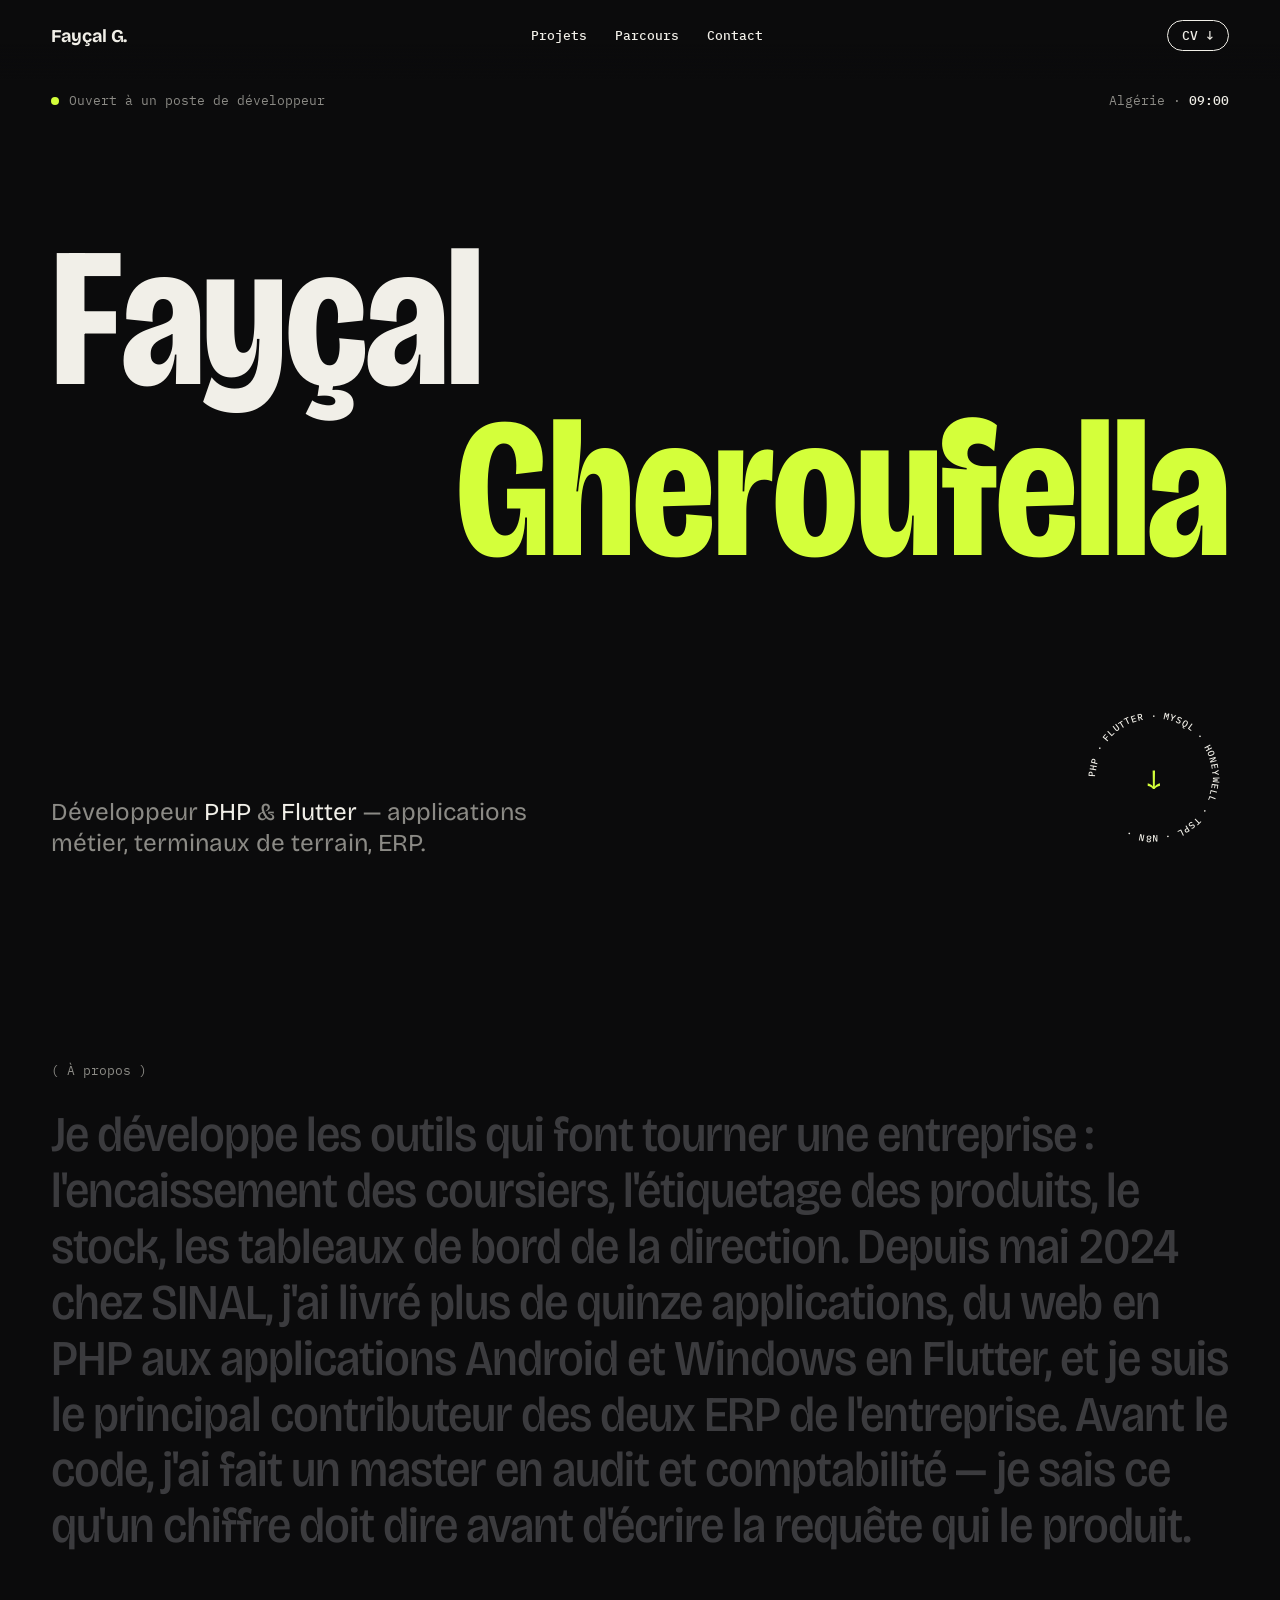
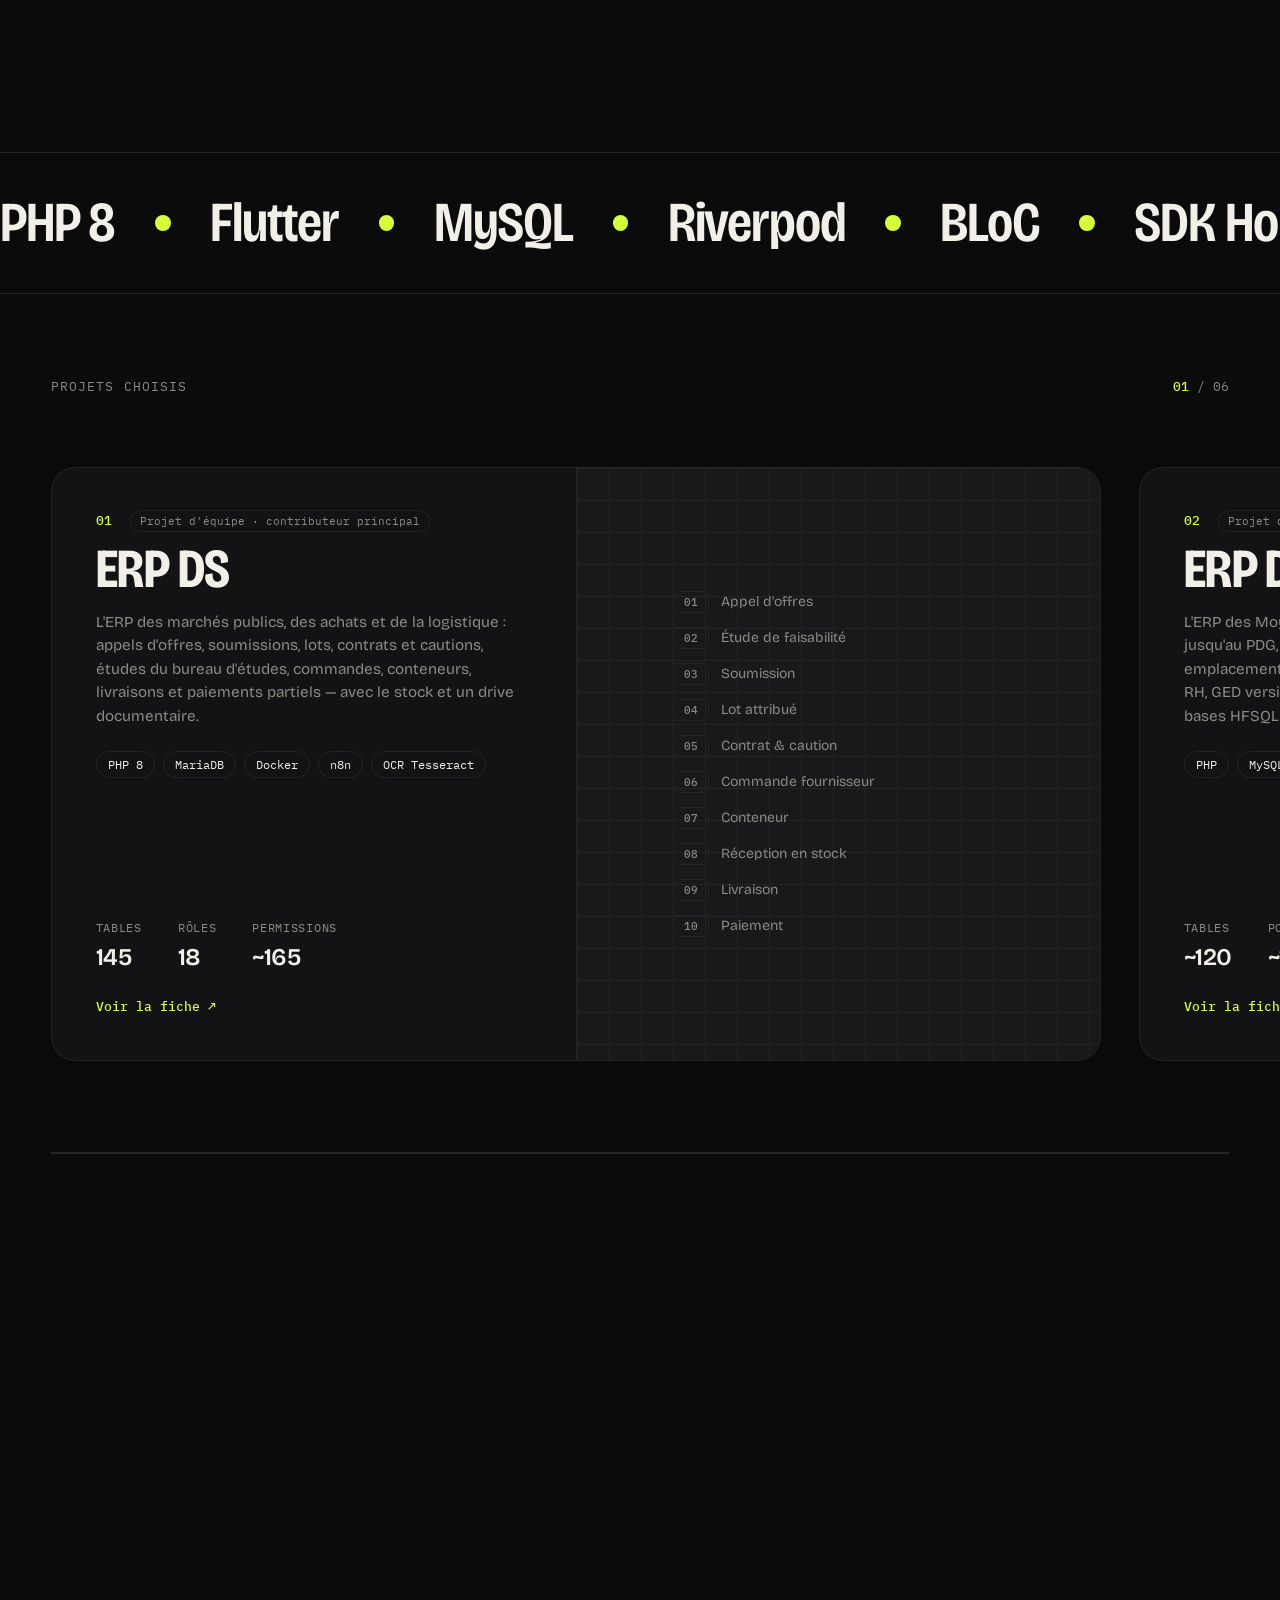
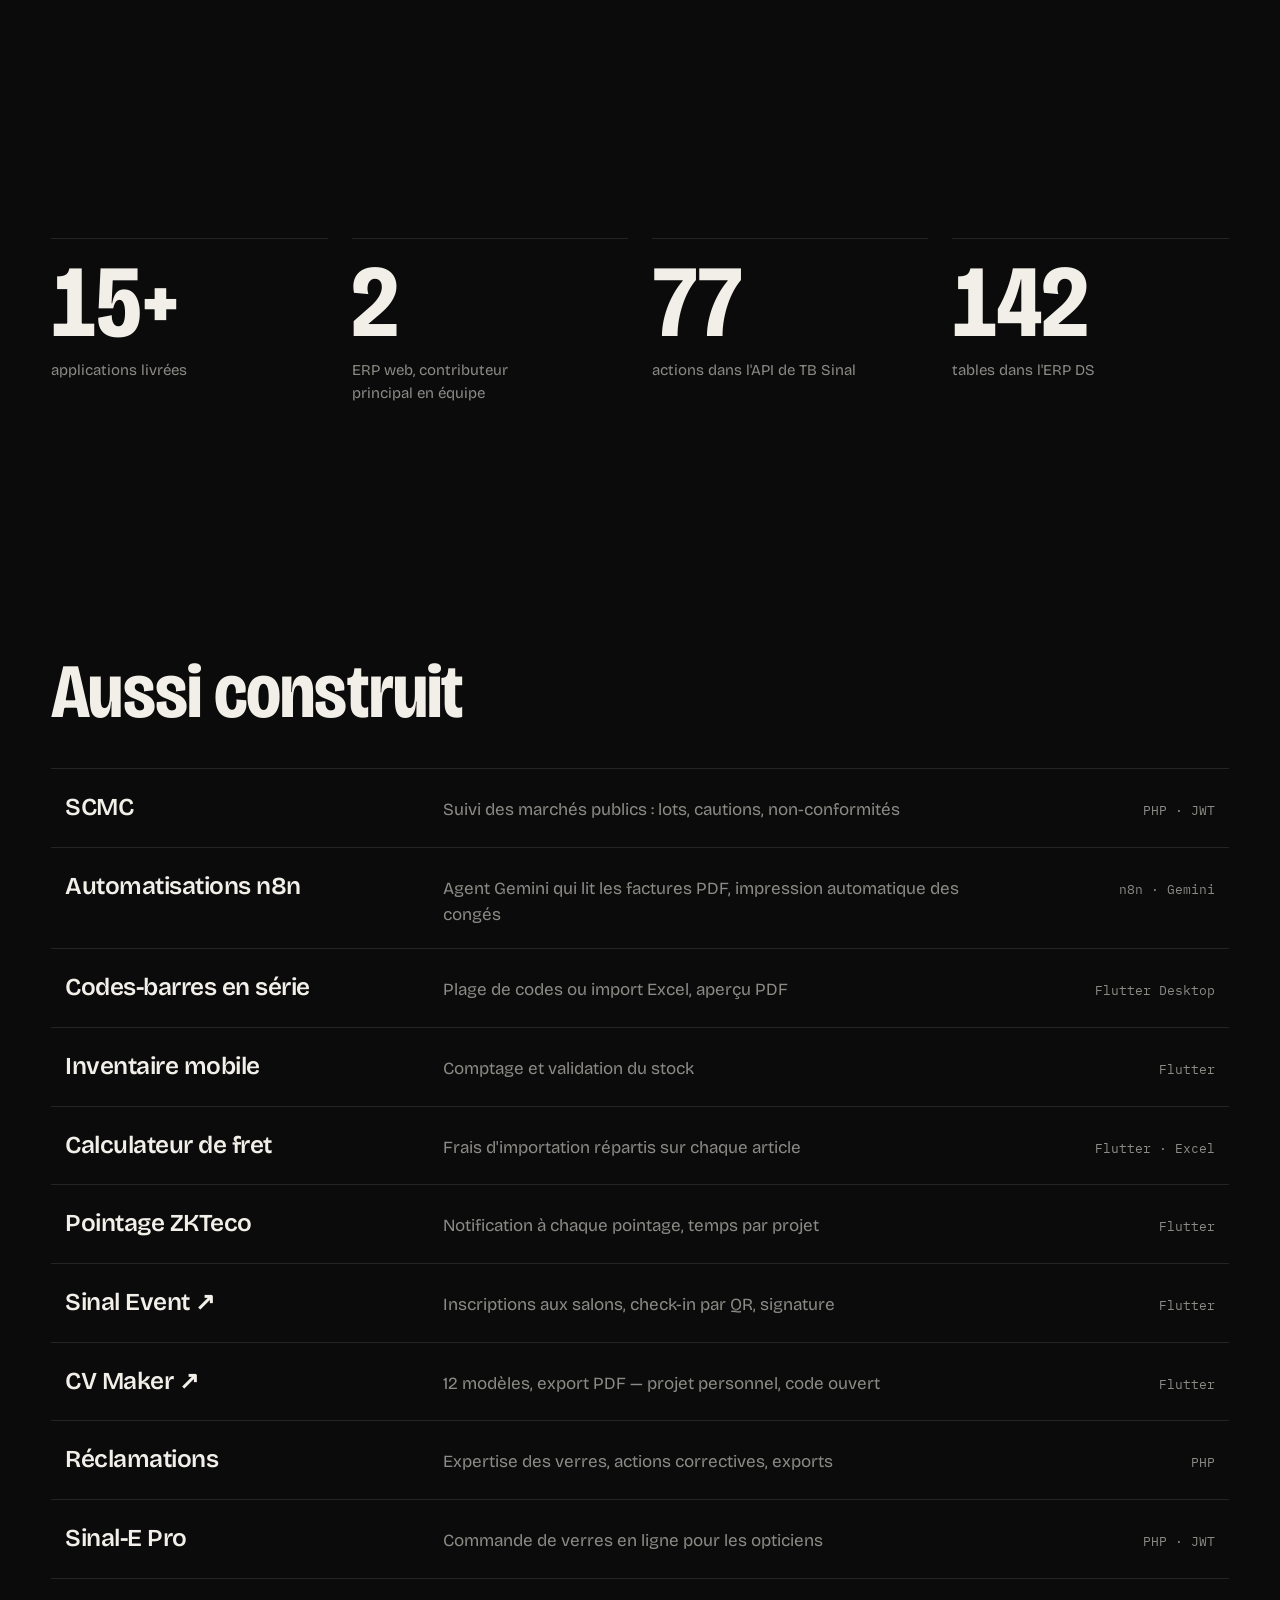
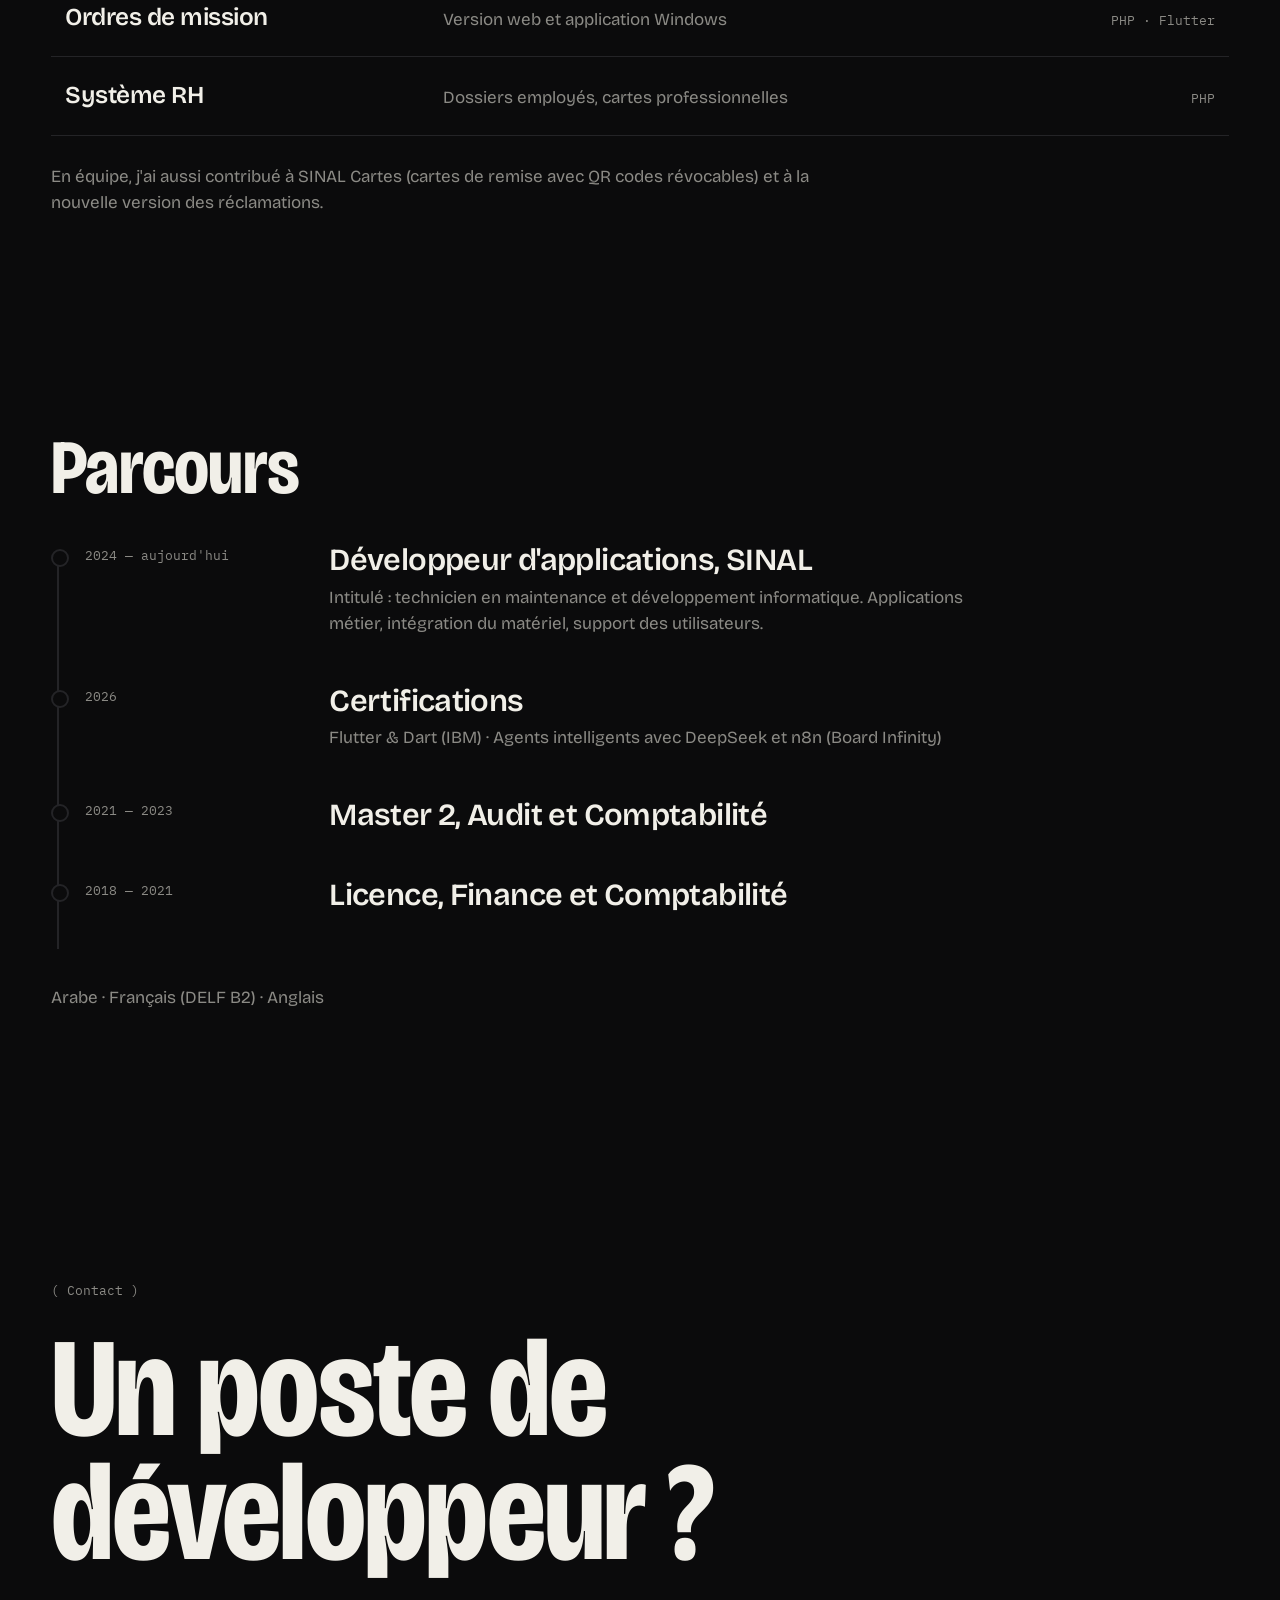
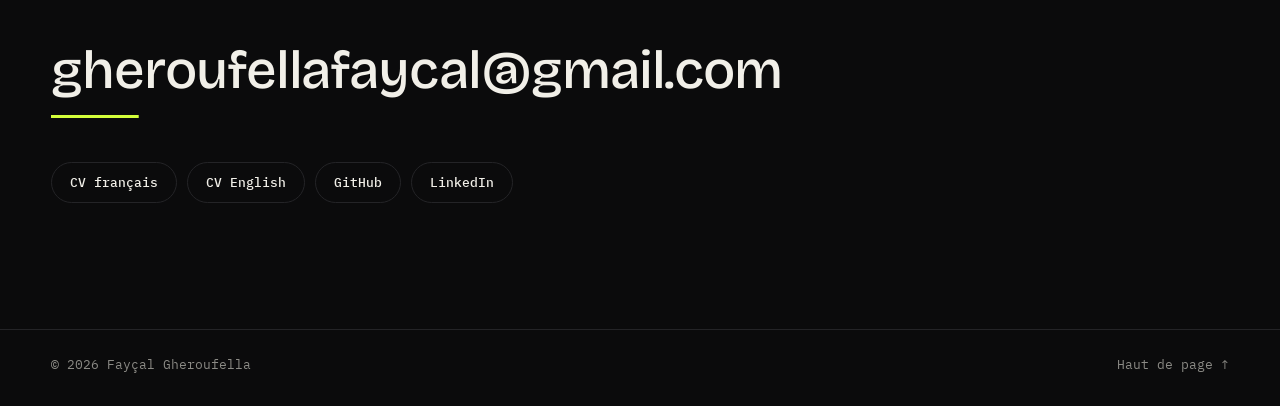
==== commit 8a8d7212: "ERP DS et ERP DG en tête des projets" ====
--- a/index.html
+++ b/index.html
@@ -52,7 +52,7 @@
 <!-- MANIFESTO: words light up while scrolling -->
 <section class="manifesto" id="intro">
   <p class="kicker">( À propos )</p>
-  <p class="words" data-words>Je développe les outils qui font tourner une entreprise : l'encaissement des coursiers, l'étiquetage des produits, le stock, les tableaux de bord de la direction. Depuis mai 2024 chez SINAL, j'ai livré plus de quinze applications, du web en PHP aux applications Android et Windows en Flutter. Avant le code, j'ai fait un master en audit et comptabilité — je sais ce qu'un chiffre doit dire avant d'écrire la requête qui le produit.</p>
+  <p class="words" data-words>Je développe les outils qui font tourner une entreprise : l'encaissement des coursiers, l'étiquetage des produits, le stock, les tableaux de bord de la direction. Depuis mai 2024 chez SINAL, j'ai livré plus de quinze applications, du web en PHP aux applications Android et Windows en Flutter, et je suis le principal contributeur des deux ERP de l'entreprise. Avant le code, j'ai fait un master en audit et comptabilité — je sais ce qu'un chiffre doit dire avant d'écrire la requête qui le produit.</p>
 </section>
 
 <!-- MARQUEE -->
@@ -68,13 +68,50 @@
   <div class="pin">
     <div class="hs-head">
       <h2>Projets choisis</h2>
-      <p class="hs-count"><b id="hs-index">01</b> / 04</p>
+      <p class="hs-count"><b id="hs-index">01</b> / 06</p>
     </div>
     <div class="track">
 
       <article class="card">
         <div class="card-text">
-          <p class="card-num">01</p>
+          <p class="card-num">01 <span class="team">Projet d'équipe · contributeur principal</span></p>
+          <h3>ERP DS</h3>
+          <p class="card-lead">L'ERP des marchés publics, des achats et de la logistique : appels d'offres, soumissions, lots, contrats et cautions, études du bureau d'études, commandes, conteneurs, livraisons et paiements partiels — avec le stock et un drive documentaire.</p>
+          <ul class="tags"><li>PHP 8</li><li>MariaDB</li><li>Docker</li><li>n8n</li><li>OCR Tesseract</li></ul>
+          <dl class="stats"><div><dt>Tables</dt><dd>145</dd></div><div><dt>Rôles</dt><dd>18</dd></div><div><dt>Permissions</dt><dd>~165</dd></div></dl>
+          <a class="card-link" href="https://github.com/faysal12369/erp-ds">Voir la fiche ↗</a>
+        </div>
+        <div class="card-visual">
+          <ol class="pipeline">
+            <li>Appel d'offres</li><li>Étude de faisabilité</li><li>Soumission</li><li>Lot attribué</li><li>Contrat &amp; caution</li>
+            <li>Commande fournisseur</li><li>Conteneur</li><li>Réception en stock</li><li>Livraison</li><li>Paiement</li>
+          </ol>
+        </div>
+      </article>
+
+      <article class="card">
+        <div class="card-text">
+          <p class="card-num">02 <span class="team">Projet d'équipe · contributeur principal</span></p>
+          <h3>ERP DG</h3>
+          <p class="card-lead">L'ERP des Moyens Généraux : demandes d'achat validées jusqu'au PDG, bons de commande, stock avec carte 3D des emplacements, trésorerie, patrimoine, missions, parc auto, RH, GED versionnée, qualité et tickets IT. Les anciennes bases HFSQL y sont importées.</p>
+          <ul class="tags"><li>PHP</li><li>MySQL</li><li>n8n</li><li>ODBC / HFSQL</li><li>Chart.js</li></ul>
+          <dl class="stats"><div><dt>Tables</dt><dd>~120</dd></div><div><dt>Points d'API</dt><dd>~150</dd></div></dl>
+          <a class="card-link" href="https://github.com/faysal12369/erp-dg">Voir la fiche ↗</a>
+        </div>
+        <div class="card-visual">
+          <ol class="approval">
+            <li><b>Demande d'achat</b><span>Service</span></li>
+            <li><b>Ordonnateur</b><span>Validé</span></li>
+            <li><b>DAG</b><span>Validé</span></li>
+            <li><b>PDG</b><span>Validé</span></li>
+            <li><b>Bon de commande</b><span>Émis</span></li>
+          </ol>
+        </div>
+      </article>
+
+      <article class="card">
+        <div class="card-text">
+          <p class="card-num">03</p>
           <h3>SinalGo</h3>
           <p class="card-lead">L'application du coursier au moment de la livraison : il scanne le bon avec le lecteur Honeywell, l'application vérifie qu'il n'est pas déjà réglé, puis enregistre le paiement, la signature du client et la position GPS.</p>
           <ul class="tags"><li>Flutter</li><li>WinDev Mobile</li><li>PHP</li><li>SDK Honeywell</li></ul>
@@ -100,7 +137,7 @@
 
       <article class="card">
         <div class="card-text">
-          <p class="card-num">02</p>
+          <p class="card-num">04</p>
           <h3>Étiquettes TSPL</h3>
           <p class="card-lead">Une application Windows qui dessine l'étiquette en image 1-bit à 203 dpi, la traduit en commandes TSPL et l'envoie directement au spouleur via <code>winspool.dll</code>, appelé depuis Dart. Marquage CE, IMEI et numéro de série en Code128.</p>
           <ul class="tags"><li>Flutter Desktop</li><li>dart:ffi</li><li>TSPL</li><li>Code128</li></ul>
@@ -123,7 +160,7 @@
 
       <article class="card">
         <div class="card-text">
-          <p class="card-num">03</p>
+          <p class="card-num">05</p>
           <h3>ERP en Flutter Web</h3>
           <p class="card-lead">Le front-end de l'ERP de l'entreprise : 22 modules, des appels d'offres au drive partagé. Étiquettes et QR codes d'emplacement pour le stock, et l'architecture d'un assistant IA — n8n et Google Gemini, limité aux droits de l'utilisateur.</p>
           <ul class="tags"><li>Flutter Web</li><li>Riverpod</li><li>go_router</li><li>dio</li></ul>
@@ -137,7 +174,7 @@
 
       <article class="card">
         <div class="card-text">
-          <p class="card-num">04</p>
+          <p class="card-num">06</p>
           <h3>TB Sinal</h3>
           <p class="card-lead">Le tableau de bord de la direction : ventes, encaissements et créances par commercial, agence, client et famille de produits. Le projet où la formation en finance compte le plus — une créance n'est pas un encaissement.</p>
           <ul class="tags"><li>Flutter BLoC</li><li>PHP</li><li>MySQL</li><li>Google Maps</li></ul>
@@ -164,9 +201,9 @@
 <!-- NUMBERS -->
 <section class="numbers">
   <div><b data-count="15" data-suffix="+">0</b><span>applications livrées</span></div>
-  <div><b data-count="3">0</b><span>plateformes : Android, Windows, Web</span></div>
+  <div><b data-count="2">0</b><span>ERP web, contributeur principal en équipe</span></div>
   <div><b data-count="79">0</b><span>actions dans l'API de TB Sinal</span></div>
-  <div><b data-count="22">0</b><span>modules dans l'ERP Flutter Web</span></div>
+  <div><b data-count="145">0</b><span>tables dans l'ERP DS</span></div>
 </section>
 
 <!-- OTHER WORK -->
@@ -186,7 +223,7 @@
     <li><span class="l-name">Ordres de mission</span><span class="l-desc">Version web et application Windows</span><span class="l-tech">PHP · Flutter</span></li>
     <li><span class="l-name">Système RH</span><span class="l-desc">Dossiers employés, cartes professionnelles</span><span class="l-tech">PHP</span></li>
   </ul>
-  <p class="aside">En équipe : contributions aux deux ERP web de l'entreprise, à SINAL Cartes (cartes de remise avec QR codes révocables) et à la nouvelle version des réclamations.</p>
+  <p class="aside">En équipe, j'ai aussi contribué à SINAL Cartes (cartes de remise avec QR codes révocables) et à la nouvelle version des réclamations.</p>
 </section>
 
 <!-- TIMELINE -->
--- a/style.css
+++ b/style.css
@@ -182,6 +182,62 @@
 .hs-progress { position: absolute; left: var(--gutter); right: var(--gutter); bottom: 40px; height: 2px; background: var(--line); }
 .hs-progress span { position: absolute; inset: 0; background: var(--accent); transform-origin: left; transform: scaleX(0); }
 
+/* Card label for team projects */
+.team { margin-left: 10px; padding: 3px 9px; border: 1px solid var(--line); border-radius: 99px; color: var(--muted); font-weight: 400; font-size: 11px; }
+
+/* Visual: tender pipeline (ERP DS) */
+.pipeline { list-style: none; margin: 0; padding: 0; width: min(330px, 84%); counter-reset: st; }
+.pipeline li {
+  position: relative;
+  display: flex;
+  align-items: center;
+  gap: 12px;
+  padding: 7px 0;
+  font-size: 14px;
+  color: var(--muted);
+  counter-increment: st;
+  animation: stage 9s infinite;
+  animation-delay: calc((var(--n) - 1) * .7s);
+}
+.pipeline li::before {
+  content: counter(st, decimal-leading-zero);
+  flex: none;
+  width: 34px;
+  font: 500 11px var(--mono);
+  text-align: center;
+  padding: 3px 0;
+  border: 1px solid var(--line);
+  border-radius: 6px;
+}
+.pipeline li:nth-child(1) { --n: 1; } .pipeline li:nth-child(2) { --n: 2; } .pipeline li:nth-child(3) { --n: 3; } .pipeline li:nth-child(4) { --n: 4; } .pipeline li:nth-child(5) { --n: 5; }
+.pipeline li:nth-child(6) { --n: 6; } .pipeline li:nth-child(7) { --n: 7; } .pipeline li:nth-child(8) { --n: 8; } .pipeline li:nth-child(9) { --n: 9; } .pipeline li:nth-child(10) { --n: 10; }
+@keyframes stage { 0%, 2% { color: var(--muted); } 5%, 78% { color: var(--text); } 90%, 100% { color: var(--muted); } }
+.pipeline li::before { animation: stageNum 9s infinite; animation-delay: inherit; }
+@keyframes stageNum { 0%, 2% { background: transparent; color: var(--muted); border-color: var(--line); } 5%, 78% { background: var(--accent); color: var(--on-accent); border-color: var(--accent); } 90%, 100% { background: transparent; color: var(--muted); border-color: var(--line); } }
+
+/* Visual: purchase approval chain (ERP DG) */
+.approval { list-style: none; margin: 0; padding: 0; width: min(330px, 84%); }
+.approval li {
+  position: relative;
+  display: flex;
+  justify-content: space-between;
+  align-items: center;
+  padding: 14px 16px 14px 46px;
+  margin-bottom: 14px;
+  border: 1px solid var(--line);
+  border-radius: 12px;
+  background: var(--bg2);
+  animation: approve 7s infinite;
+  animation-delay: calc(var(--n) * .9s);
+}
+.approval li:not(:last-child)::after { content: ""; position: absolute; left: 25px; bottom: -15px; width: 2px; height: 14px; background: var(--line); }
+.approval li::before { content: ""; position: absolute; left: 16px; top: 50%; width: 16px; height: 16px; margin-top: -8px; border-radius: 50%; border: 2px solid var(--line); animation: tick 7s infinite; animation-delay: inherit; }
+.approval b { font-weight: 600; font-size: 15px; }
+.approval span { font: 400 11px var(--mono); color: var(--muted); text-transform: uppercase; letter-spacing: .06em; }
+.approval li:nth-child(1) { --n: 0; } .approval li:nth-child(2) { --n: 1; } .approval li:nth-child(3) { --n: 2; } .approval li:nth-child(4) { --n: 3; } .approval li:nth-child(5) { --n: 4; }
+@keyframes approve { 0%, 3% { border-color: var(--line); } 7%, 80% { border-color: var(--accent); } 92%, 100% { border-color: var(--line); } }
+@keyframes tick { 0%, 3% { background: transparent; border-color: var(--line); } 7%, 80% { background: var(--accent); border-color: var(--accent); } 92%, 100% { background: transparent; border-color: var(--line); } }
+
 /* Visual: phone (SinalGo) */
 .phone { width: 230px; height: 440px; border: 9px solid #26262a; border-radius: 38px; background: #0d0d0e; padding: 30px 16px 16px; box-shadow: 0 40px 80px -40px #000; }
 .ph-title { margin: 0 0 14px; font-weight: 700; font-size: 18px; }
@@ -297,12 +353,19 @@
   .card { flex-basis: 86vw; height: auto; grid-template-columns: 1fr; scroll-snap-align: center; }
   .card-visual { order: -1; height: 230px; border-left: 0; border-bottom: 1px solid var(--line); }
   /* The phone rises from the bottom edge of the visual instead of shrinking. */
-  .card:first-child .card-visual { place-items: start center; }
+  .card-visual:has(.phone) { place-items: start center; }
   .phone { margin-top: 26px; transform: none; }
   .feed { transform: scale(.82); }
   .modules { grid-template-columns: repeat(3, minmax(0, 1fr)); gap: 4px; }
   .mod { padding: 4px 7px; font-size: 10px; }
   .kpis li { padding: 6px 0; font-size: 12.5px; }
+  .pipeline { columns: 2; column-gap: 14px; }
+  .pipeline li { padding: 4px 0; font-size: 12px; break-inside: avoid; }
+  .approval li { padding: 6px 12px 6px 44px; margin-bottom: 6px; }
+  .approval li::before { left: 14px; width: 14px; height: 14px; margin-top: -7px; }
+  .approval li:not(:last-child)::after { display: none; }
+  .approval b { font-size: 13px; }
+  .team { display: block; margin: 8px 0 0; width: max-content; }
   .card-text { padding: 22px 20px 24px; }
   .card h3 { margin: 10px 0 12px; }
   .stats { padding-top: 18px; }
@@ -317,7 +380,7 @@
 @media (prefers-reduced-motion: reduce) {
   .curtain { display: none; }
   .char > span, .role, .badge { animation: none; transform: none; opacity: 1; }
-  .badge svg, .marquee-track, .ph-laser, .ph-steps li, .feed-label, .mod, .kpis i, .dot { animation: none; }
+  .badge svg, .marquee-track, .ph-laser, .ph-steps li, .feed-label, .mod, .kpis i, .dot, .pipeline li, .pipeline li::before, .approval li, .approval li::before { animation: none; }
   .feed-label { clip-path: none; }
   .w { color: var(--text); }
   .rise { opacity: 1; transform: none; }
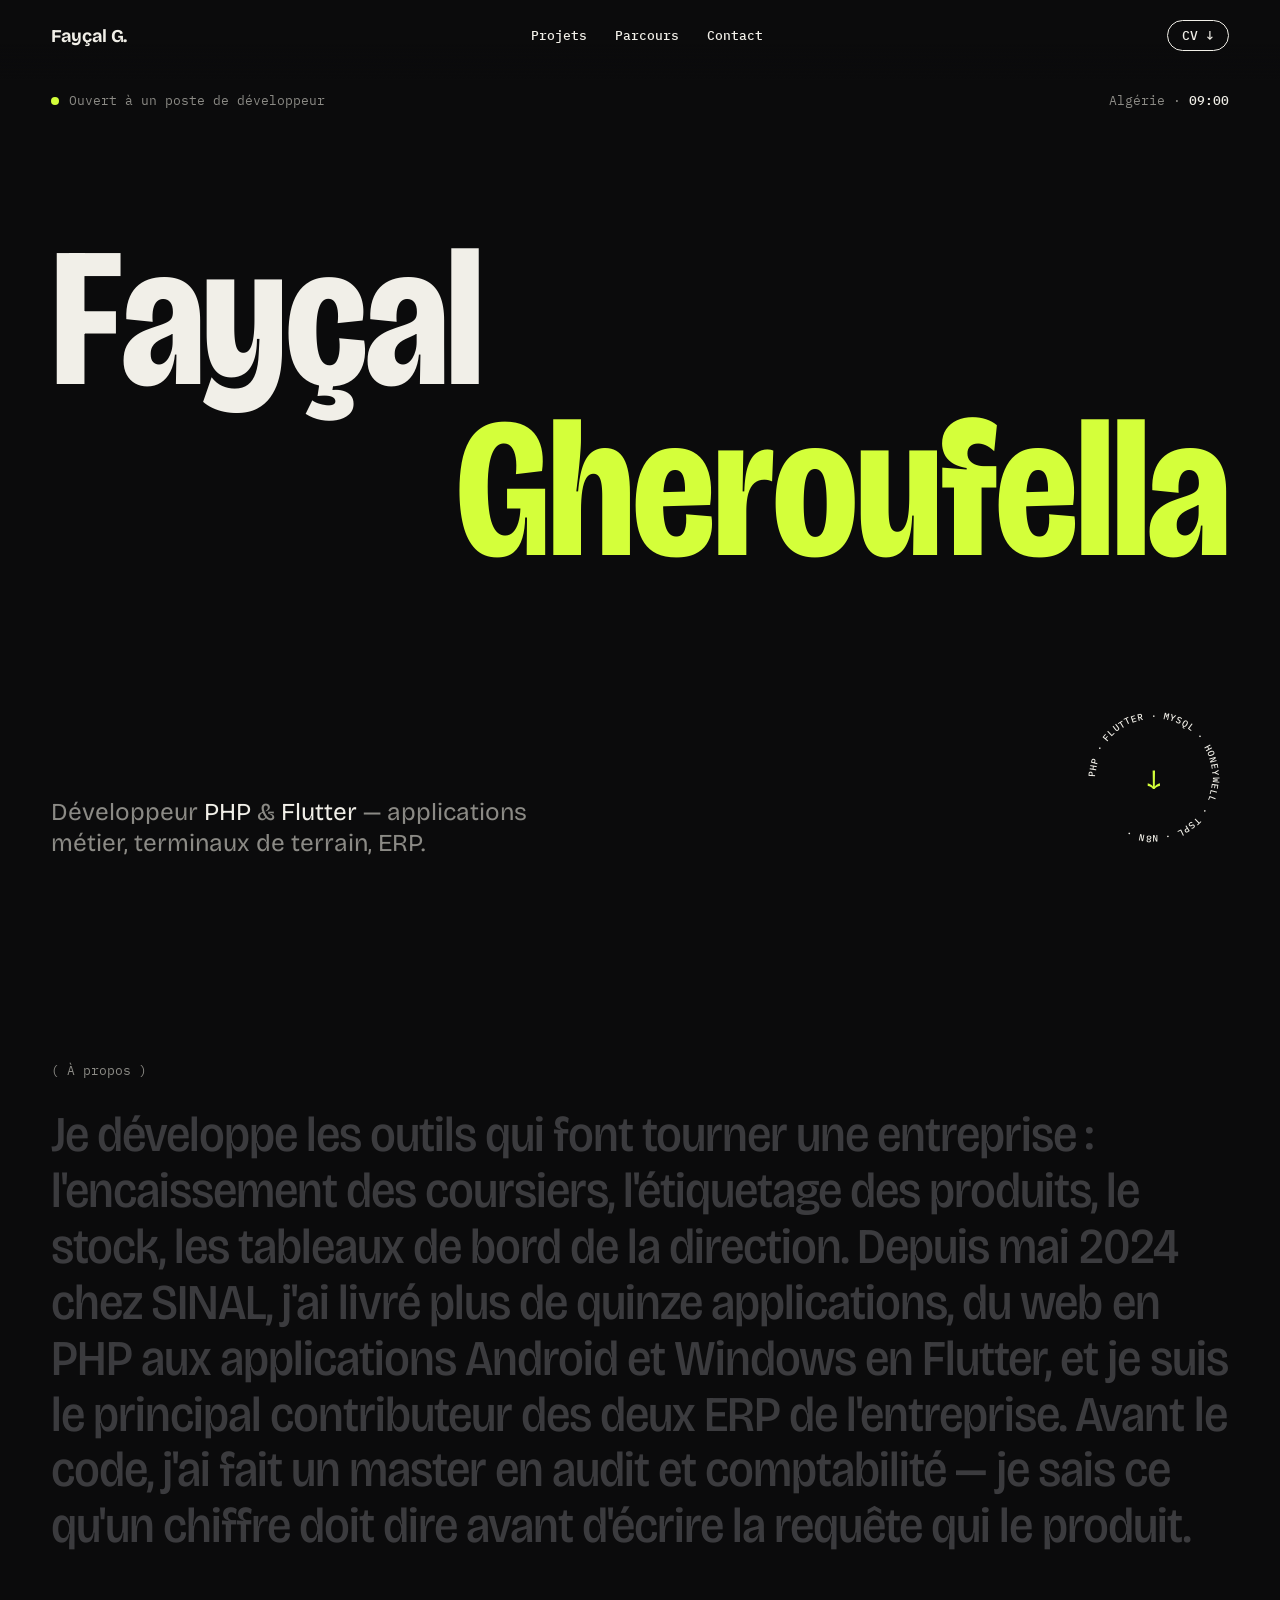
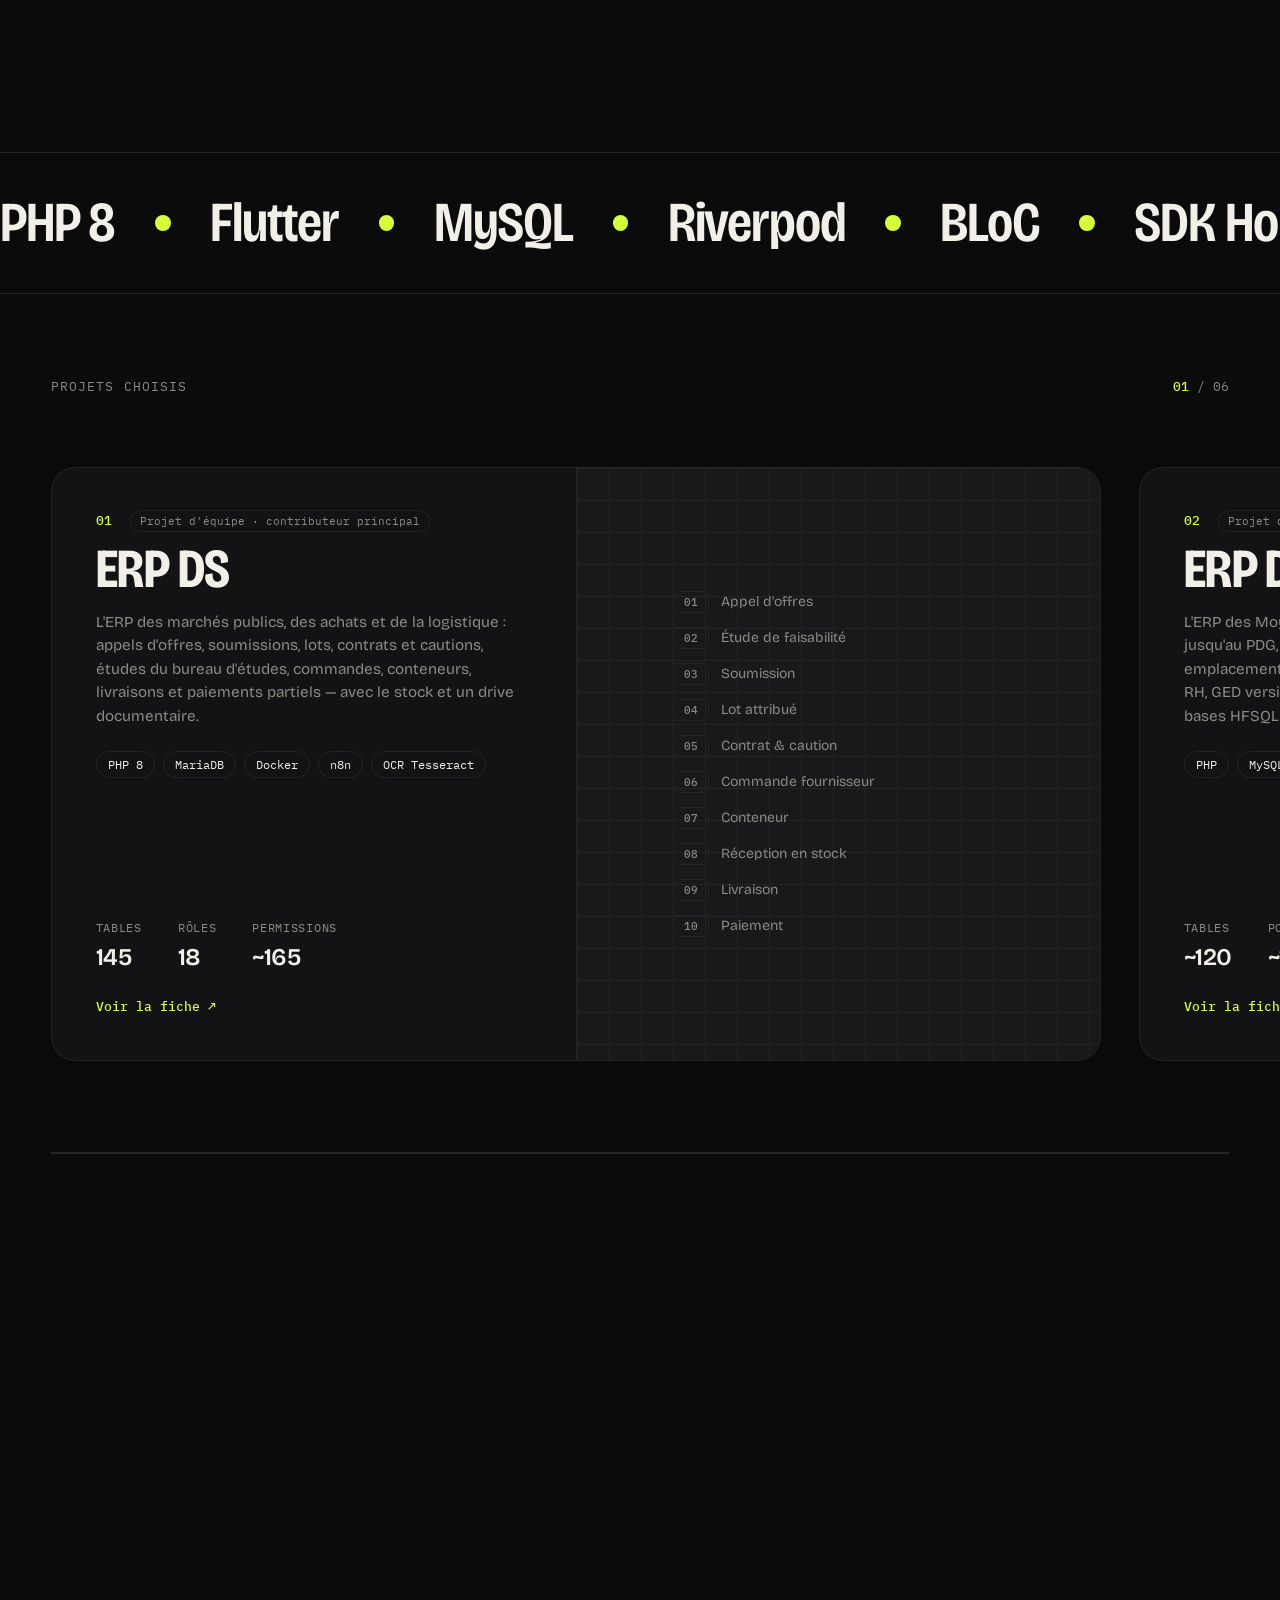
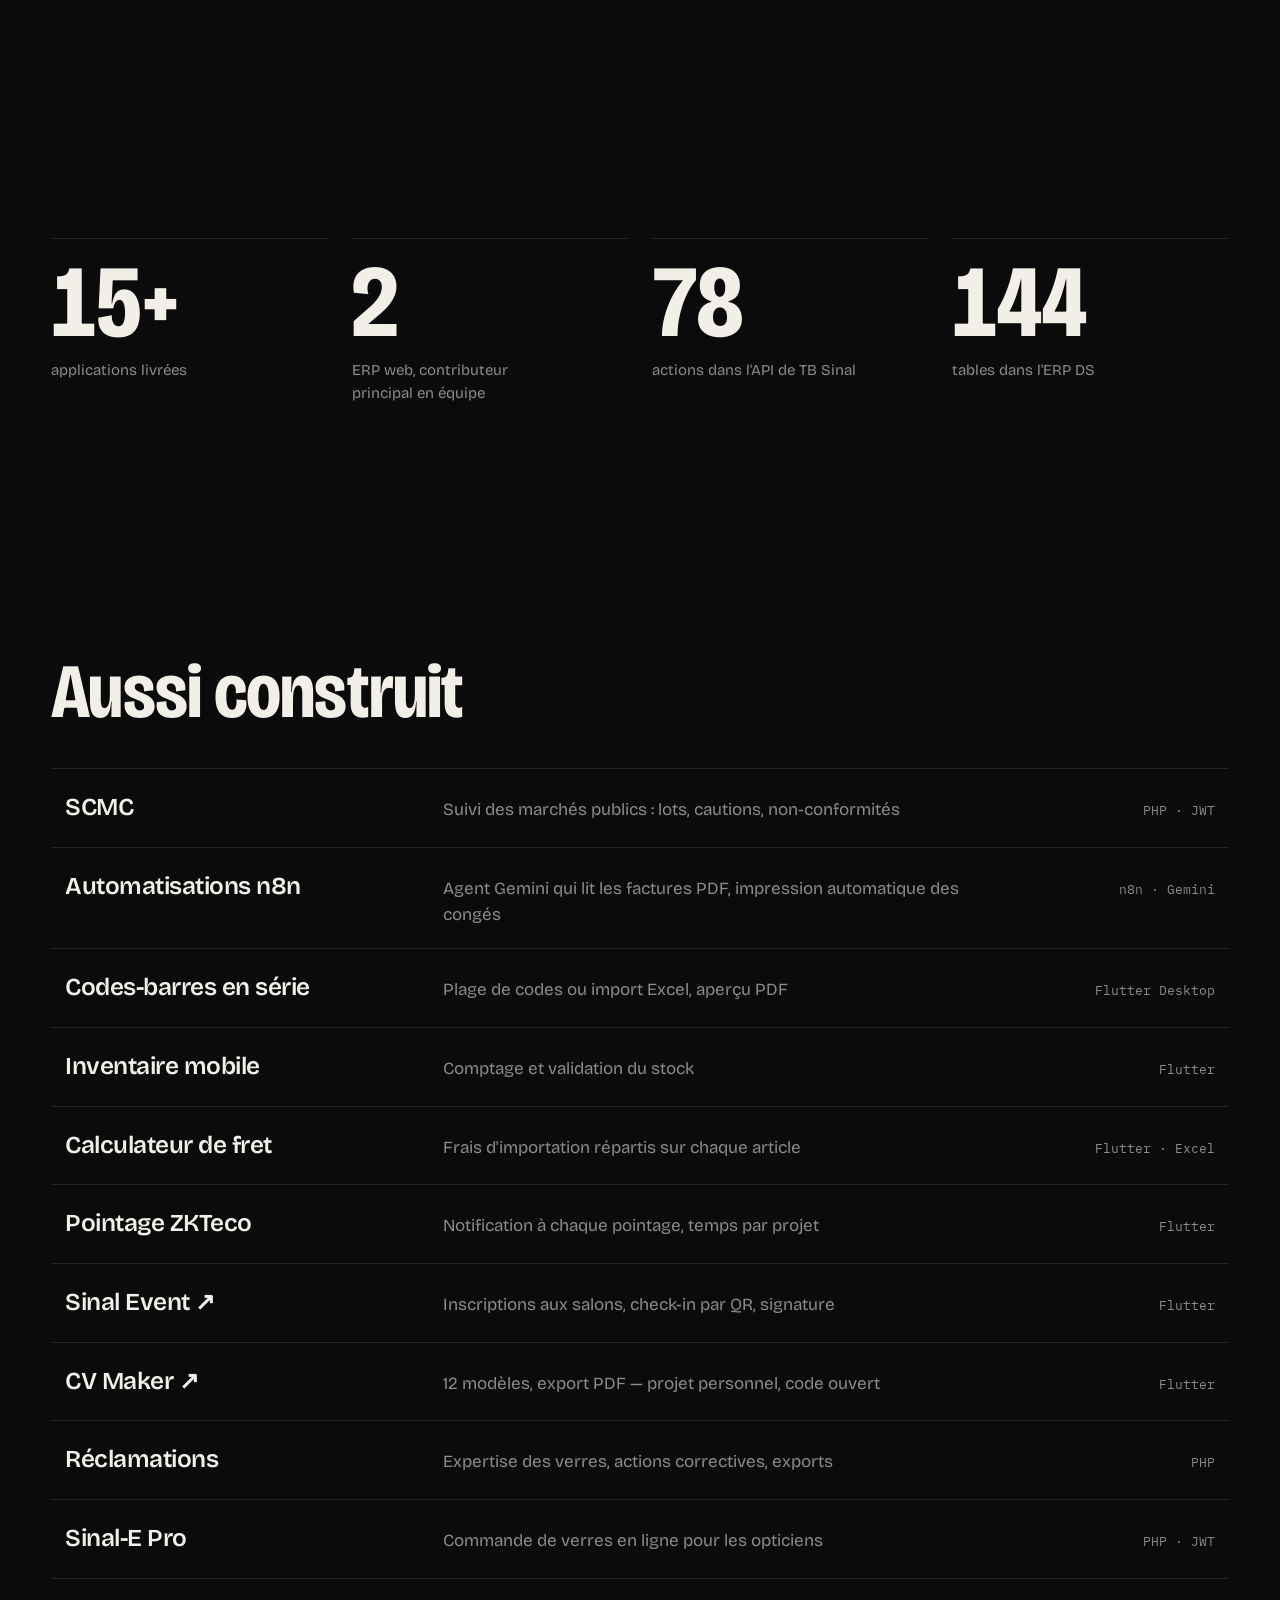
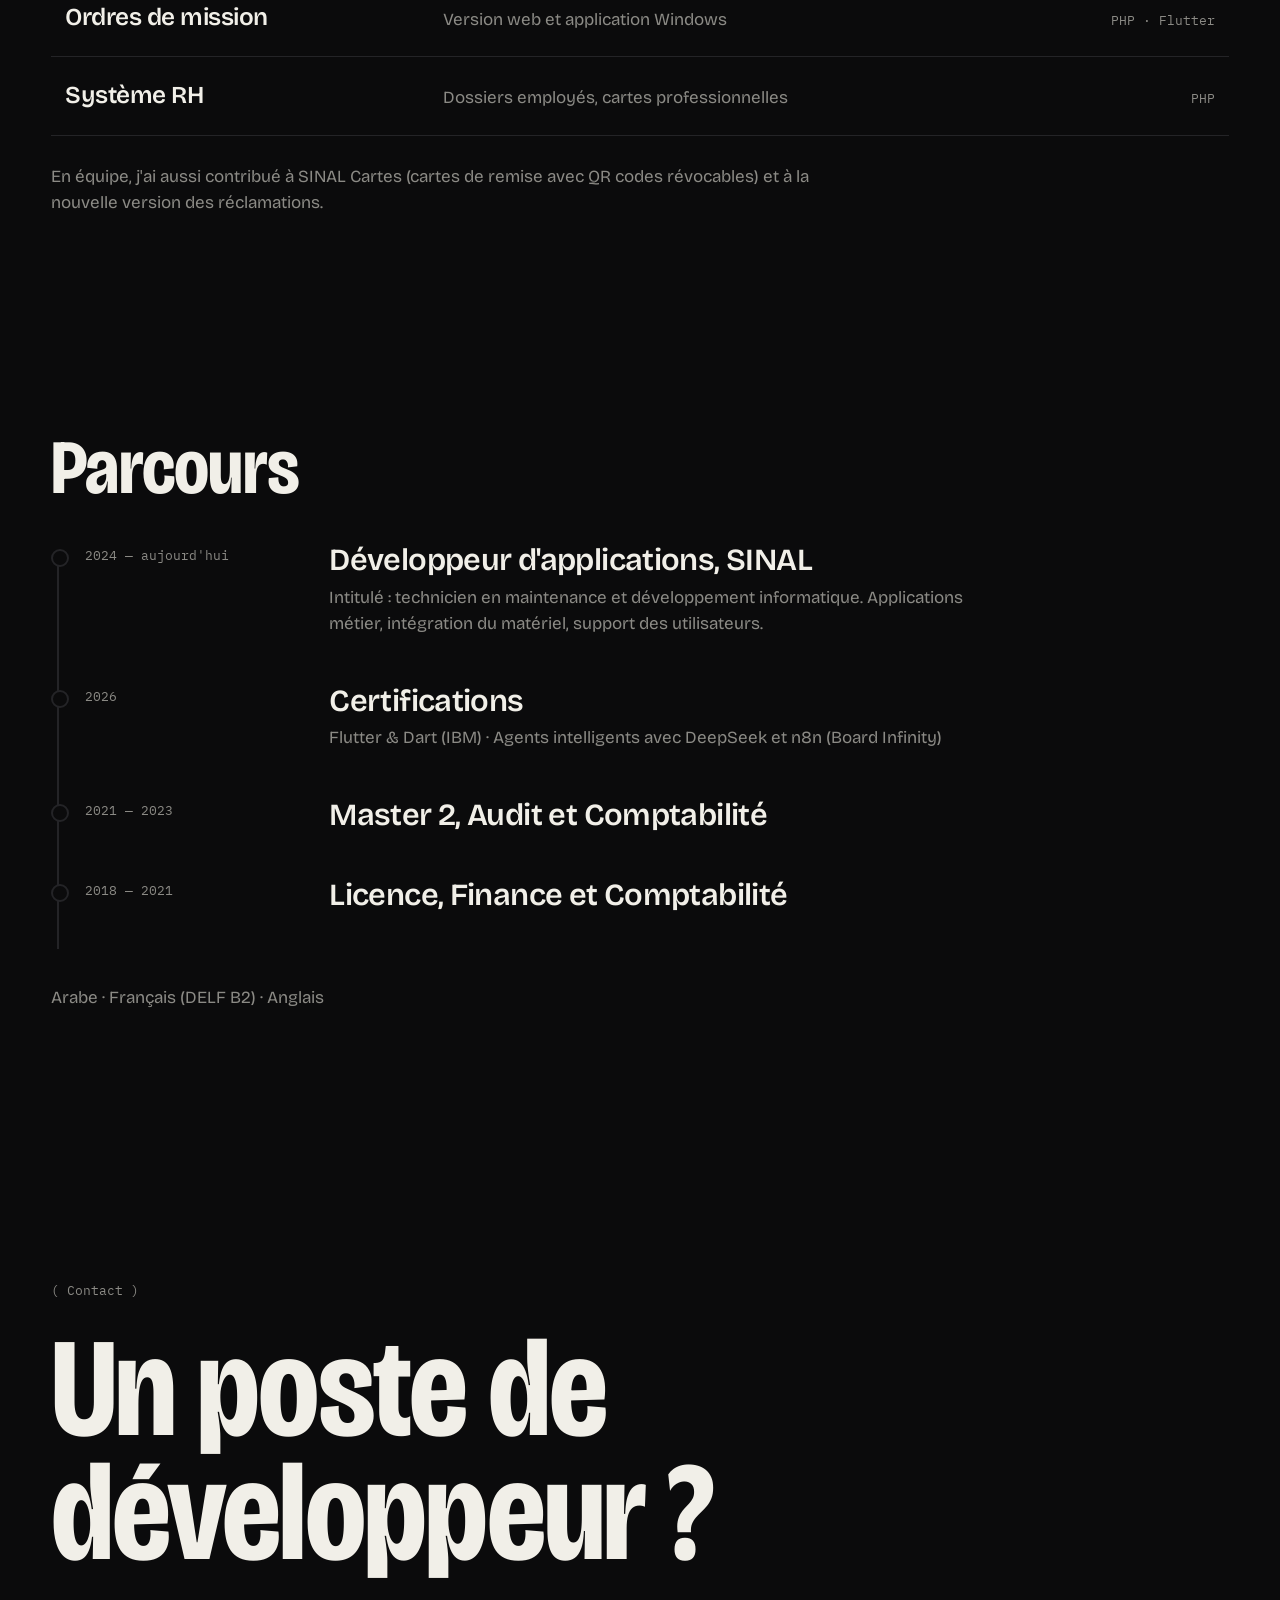
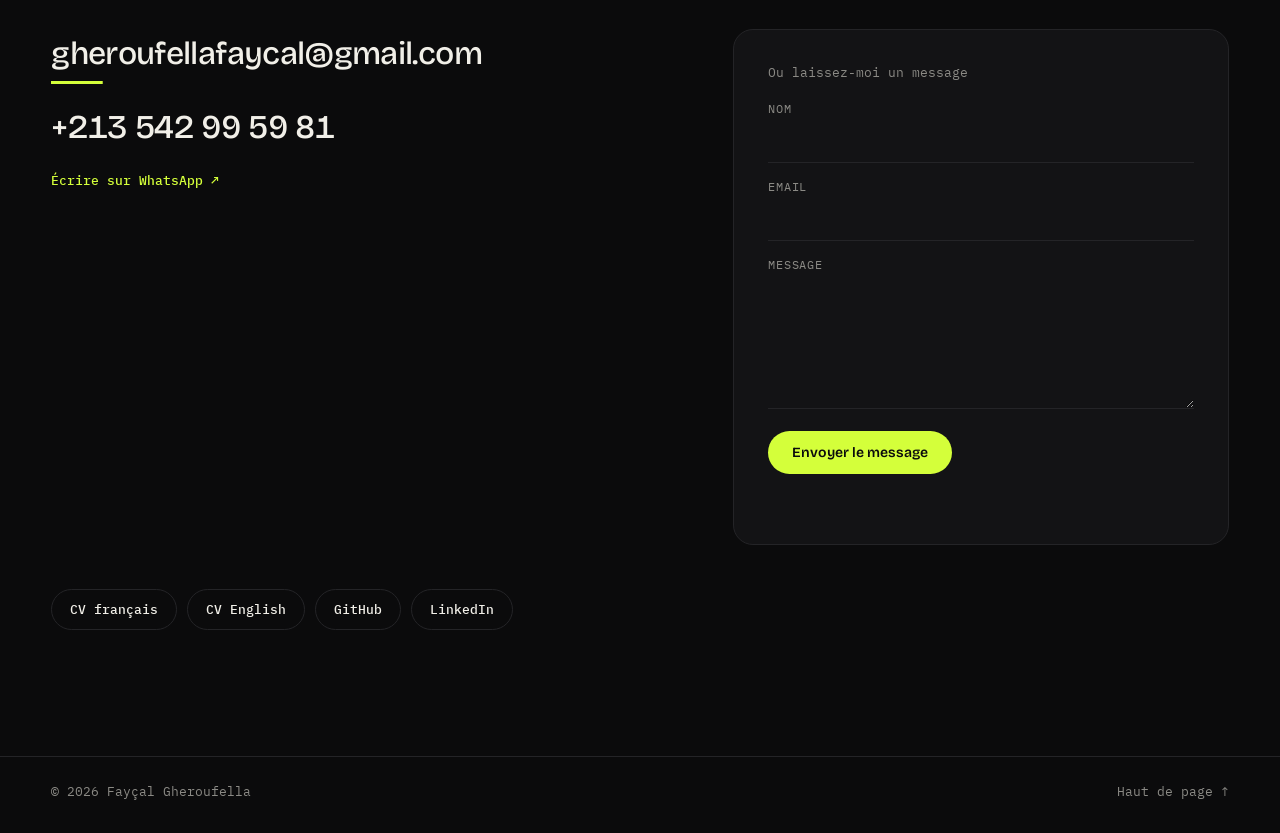
==== commit e78e75e7: "Contact : téléphone, WhatsApp et formulaire" ====
--- a/index.html
+++ b/index.html
@@ -242,7 +242,28 @@
 <section class="contact" id="contact">
   <p class="kicker">( Contact )</p>
   <h2 class="big-cta">Un poste de<br>développeur&nbsp;?</h2>
-  <a class="mail" href="mailto:gheroufellafaycal@gmail.com"><span>gheroufellafaycal@gmail.com</span></a>
+
+  <div class="contact-grid">
+    <div class="direct">
+      <a class="mail" href="mailto:gheroufellafaycal@gmail.com"><span>gheroufellafaycal@gmail.com</span></a>
+      <a class="tel" href="tel:+213542995981">+213 542 99 59 81</a>
+      <a class="wa" href="https://wa.me/213542995981" target="_blank" rel="noopener">Écrire sur WhatsApp ↗</a>
+    </div>
+
+    <form class="form" id="contact-form" action="https://formsubmit.co/gheroufellafaycal@gmail.com" method="POST" novalidate>
+      <p class="form-title">Ou laissez-moi un message</p>
+      <label><span>Nom</span><input name="nom" autocomplete="name" required maxlength="120"></label>
+      <label><span>Email</span><input name="email" type="email" autocomplete="email" required maxlength="160"></label>
+      <label><span>Message</span><textarea name="message" rows="5" required maxlength="4000"></textarea></label>
+      <input type="text" name="_honey" class="hp" tabindex="-1" autocomplete="off" aria-hidden="true">
+      <input type="hidden" name="_subject" value="Portfolio — nouveau message">
+      <input type="hidden" name="_template" value="table">
+      <input type="hidden" name="_captcha" value="false">
+      <button type="submit">Envoyer le message</button>
+      <p class="form-status" id="form-status" role="status" aria-live="polite"></p>
+    </form>
+  </div>
+
   <div class="links">
     <a href="cv/CV_Faycal_Gheroufella_FR.pdf">CV français</a>
     <a href="cv/CV_Faycal_Gheroufella_EN.pdf">CV English</a>
--- a/style.css
+++ b/style.css
@@ -325,6 +325,51 @@
 .mail { position: relative; display: inline-block; font-weight: 500; font-size: clamp(1.4rem, 4.2vw, 3.6rem); letter-spacing: -.02em; overflow-wrap: anywhere; padding-bottom: 6px; }
 .mail::after { content: ""; position: absolute; left: 0; right: 0; bottom: 0; height: 3px; background: var(--accent); transform: scaleX(.12); transform-origin: left; transition: transform .6s var(--ease); }
 .mail:hover::after { transform: scaleX(1); }
+.contact-grid { display: grid; grid-template-columns: minmax(0, 1.1fr) minmax(0, .9fr); gap: clamp(32px, 6vw, 96px); align-items: start; }
+.direct { display: flex; flex-direction: column; align-items: start; gap: 18px; }
+.tel { font-weight: 500; font-size: clamp(1.3rem, 2.6vw, 2.3rem); letter-spacing: -.01em; font-variant-numeric: tabular-nums; transition: color .2s; }
+.tel:hover { color: var(--accent); }
+.direct .mail { font-size: clamp(1.15rem, 2.5vw, 2.3rem); overflow-wrap: normal; word-break: keep-all; }
+.wa { font: 500 13px var(--mono); color: var(--accent); border-bottom: 1px solid transparent; transition: border-color .2s; }
+.wa:hover { border-color: var(--accent); }
+
+.form { display: grid; gap: 16px; padding: clamp(22px, 3vw, 34px); background: var(--bg2); border: 1px solid var(--line); border-radius: 20px; }
+.form-title { margin: 0 0 4px; font: 400 13px var(--mono); color: var(--muted); }
+.form label { display: grid; gap: 6px; }
+.form label span { font: 400 11.5px var(--mono); color: var(--muted); text-transform: uppercase; letter-spacing: .06em; }
+.form input, .form textarea {
+  width: 100%;
+  font: 400 16px/1.4 var(--sans);
+  color: var(--text);
+  background: transparent;
+  border: 0;
+  border-bottom: 1px solid var(--line);
+  padding: 8px 0 10px;
+  border-radius: 0;
+  resize: vertical;
+  transition: border-color .25s;
+}
+.form input:focus, .form textarea:focus { outline: none; border-color: var(--accent); }
+.form input.bad, .form textarea.bad { border-color: #ff6b4a; }
+.form .hp { position: absolute; left: -9999px; width: 1px; height: 1px; opacity: 0; }
+.form button {
+  justify-self: start;
+  margin-top: 6px;
+  font: 600 14px var(--sans);
+  padding: 13px 24px;
+  border: 0;
+  border-radius: 99px;
+  background: var(--accent);
+  color: var(--on-accent);
+  cursor: pointer;
+  transition: transform .2s var(--ease), opacity .2s;
+}
+.form button:hover { transform: translateY(-2px); }
+.form button:disabled { opacity: .55; cursor: progress; transform: none; }
+.form-status { margin: 0; min-height: 1.4em; font-size: 14px; color: var(--muted); }
+.form-status.ok { color: var(--accent); }
+.form-status.err { color: #ff6b4a; }
+
 .links { display: flex; flex-wrap: wrap; gap: 10px; margin-top: 44px; }
 .links a { font: 500 13px var(--mono); padding: 11px 18px; border: 1px solid var(--line); border-radius: 99px; transition: background .25s, color .25s, border-color .25s; }
 .links a:hover { background: var(--accent); color: var(--on-accent); border-color: var(--accent); }
@@ -374,6 +419,7 @@
   .list li { grid-template-columns: 1fr; gap: 4px; padding: 16px 6px; }
   .l-tech { text-align: left; }
   .timeline li { grid-template-columns: 1fr; gap: 4px; }
+  .contact-grid { grid-template-columns: 1fr; }
 }
 
 /* ---------- Reduced motion ---------- */
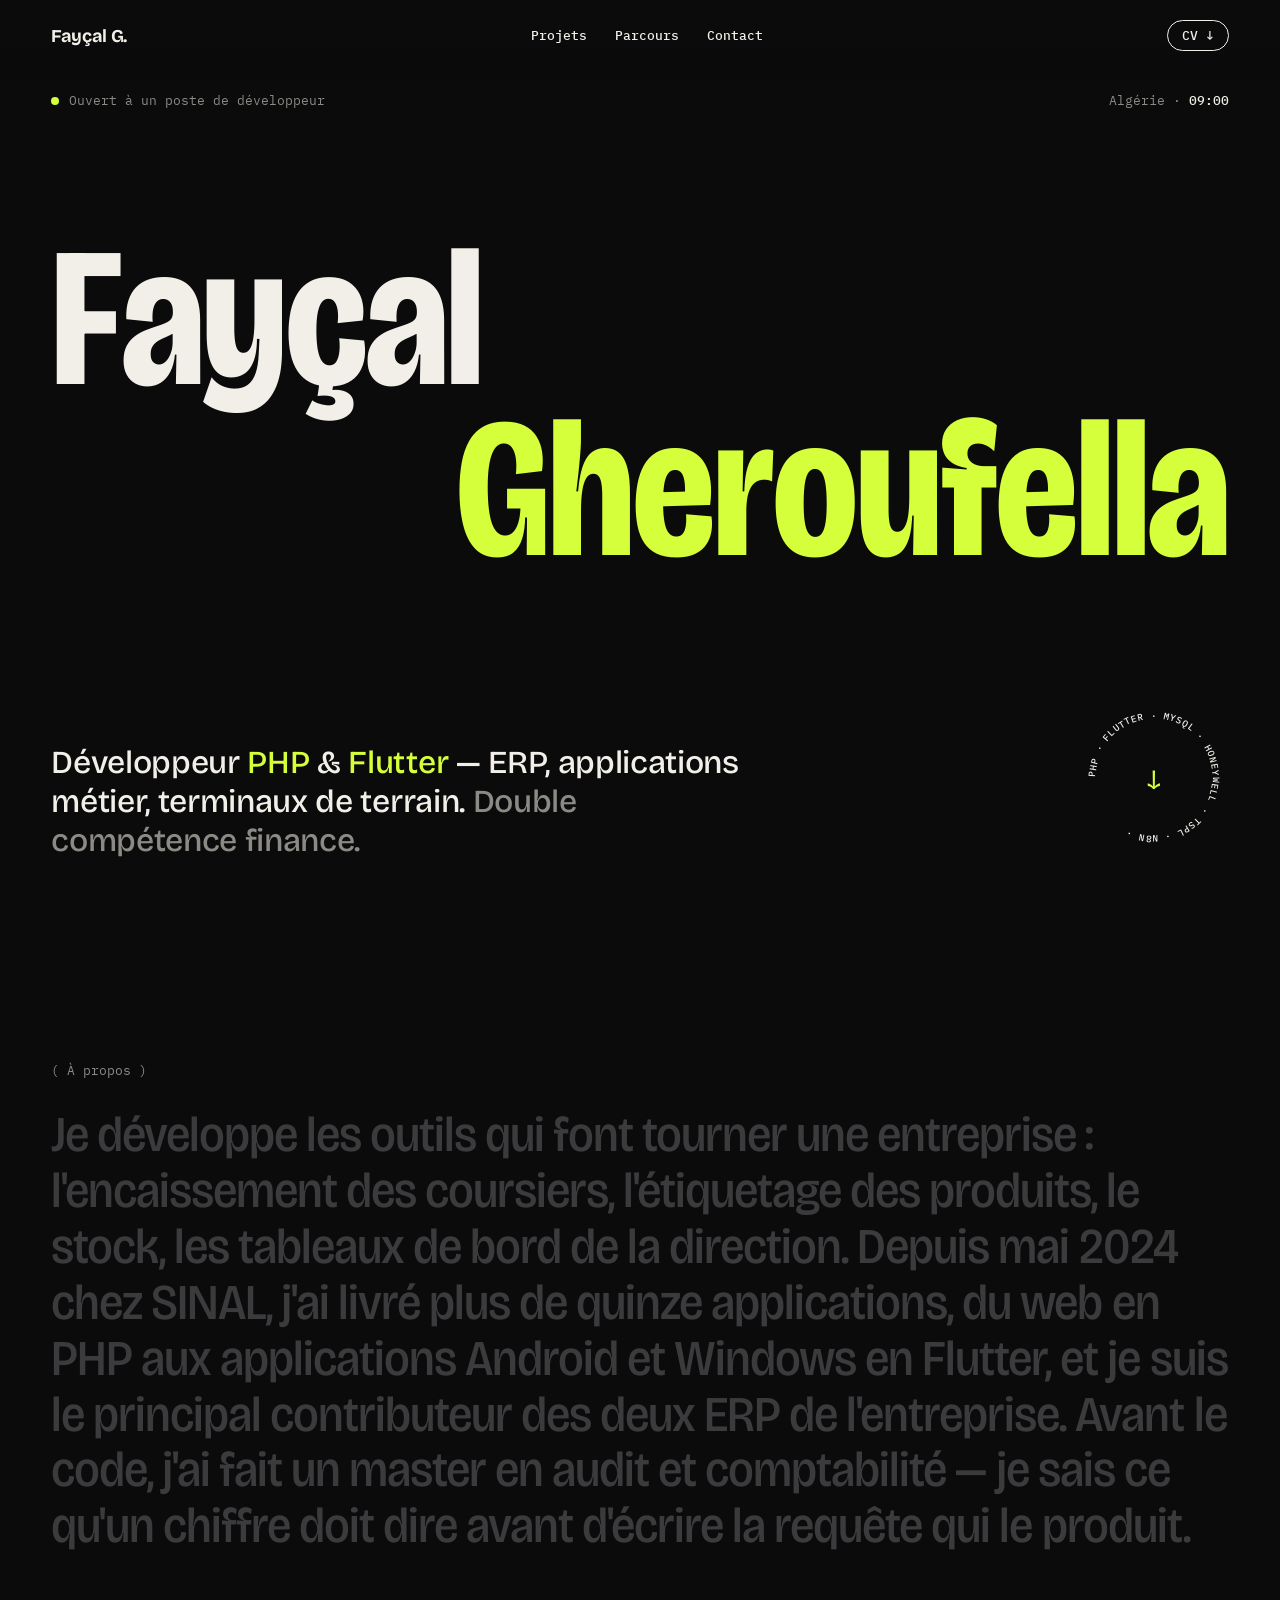
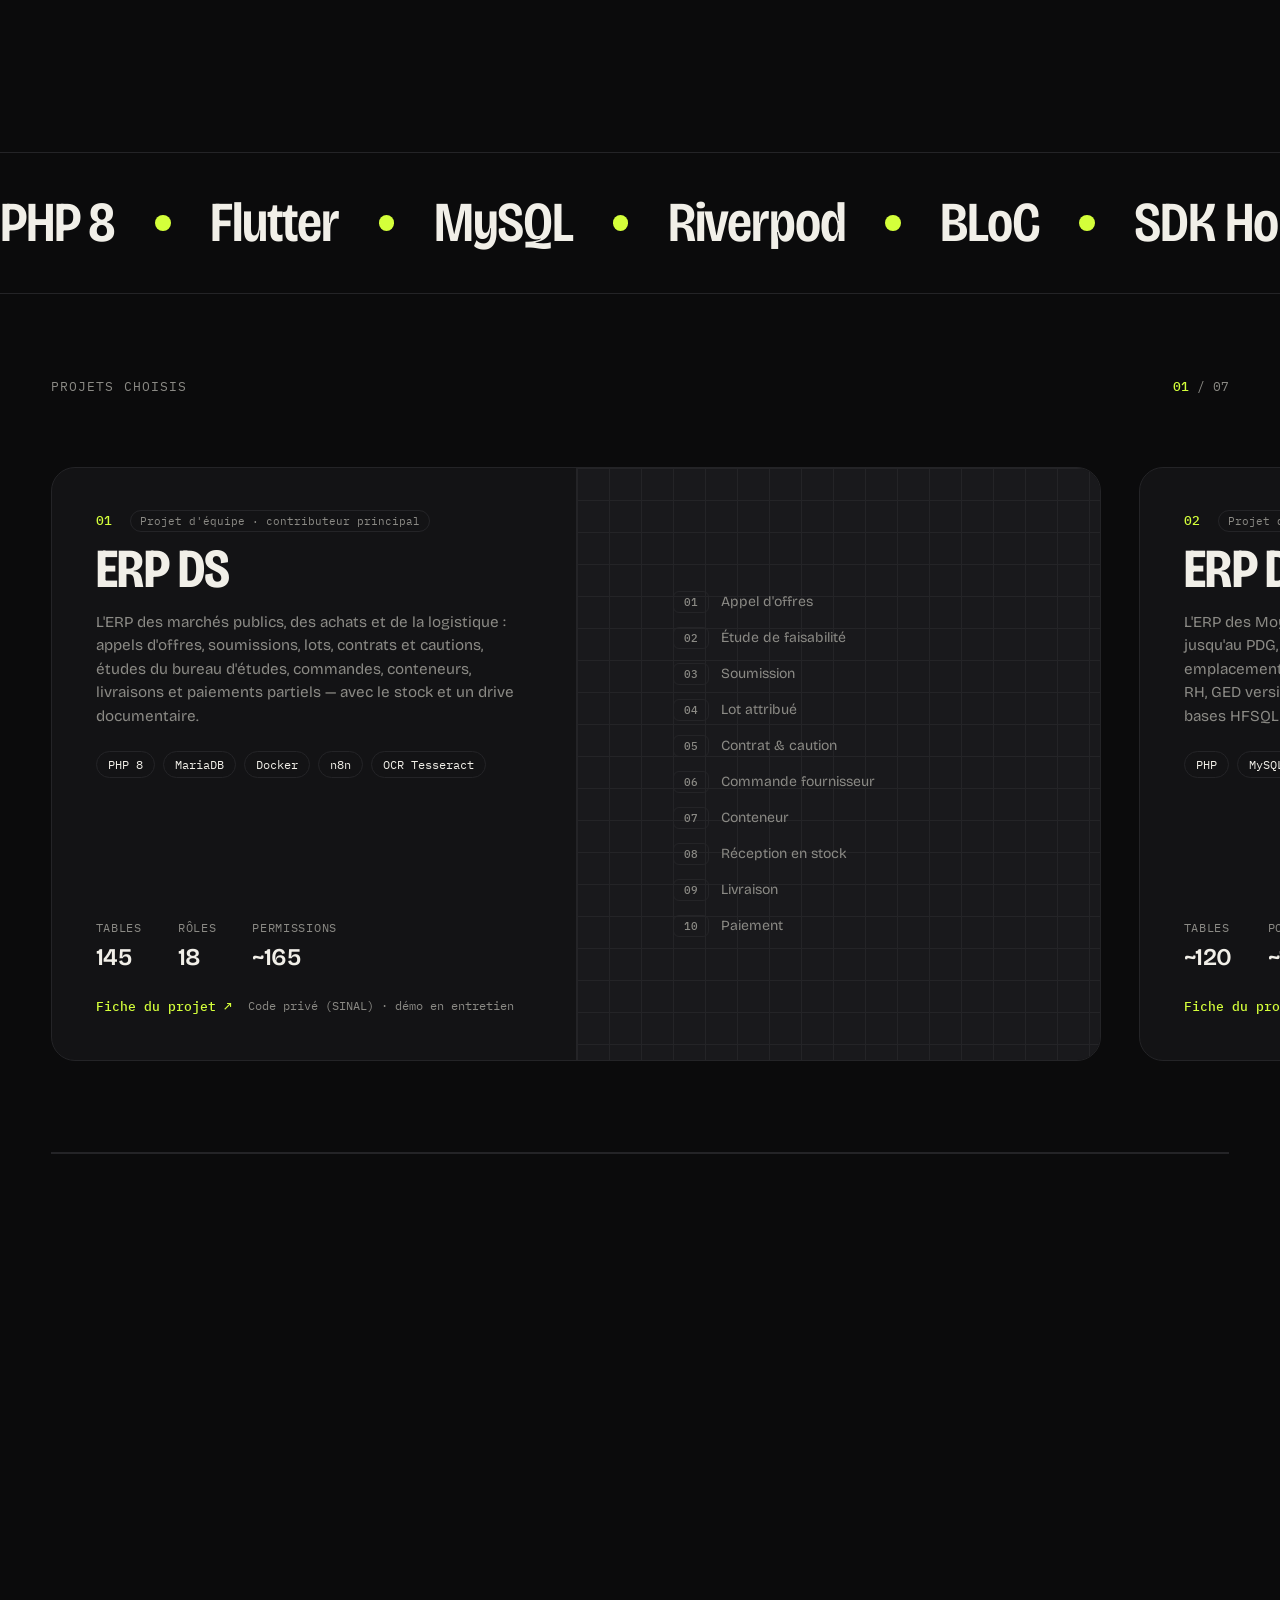
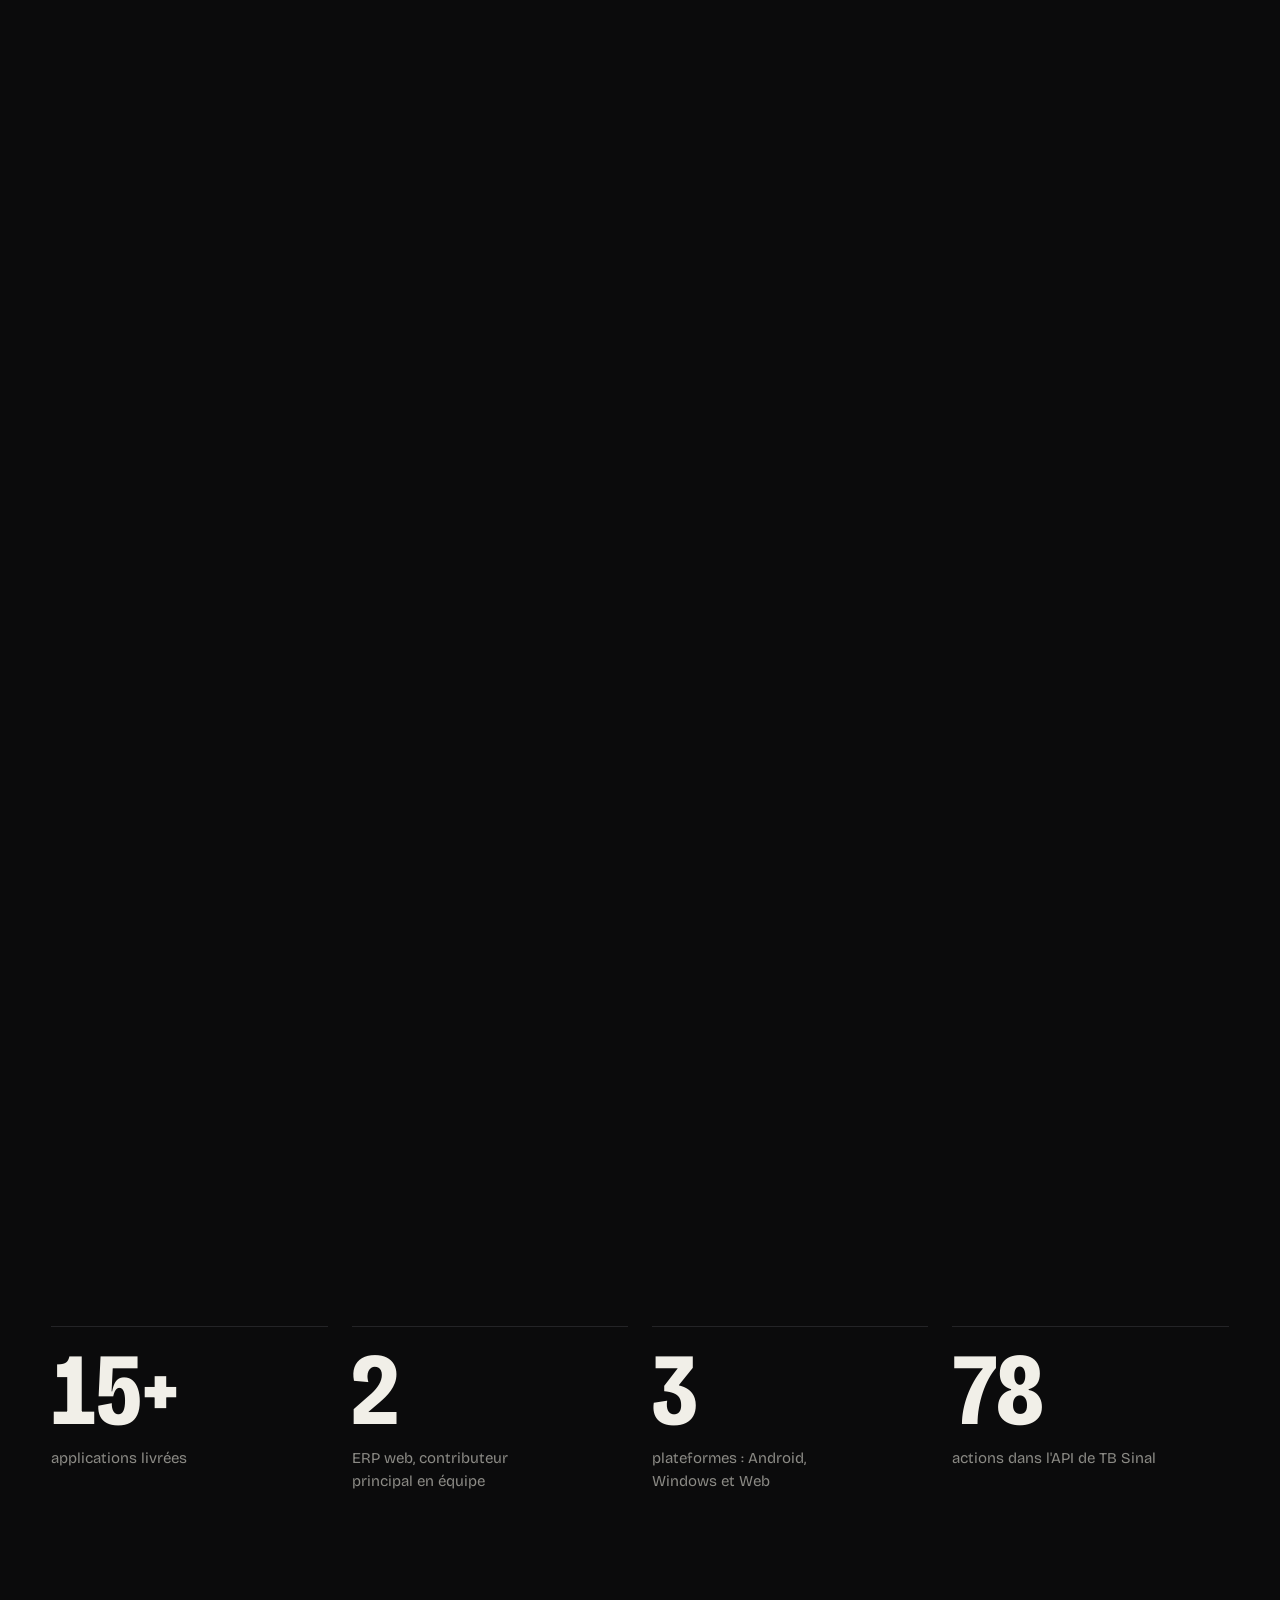
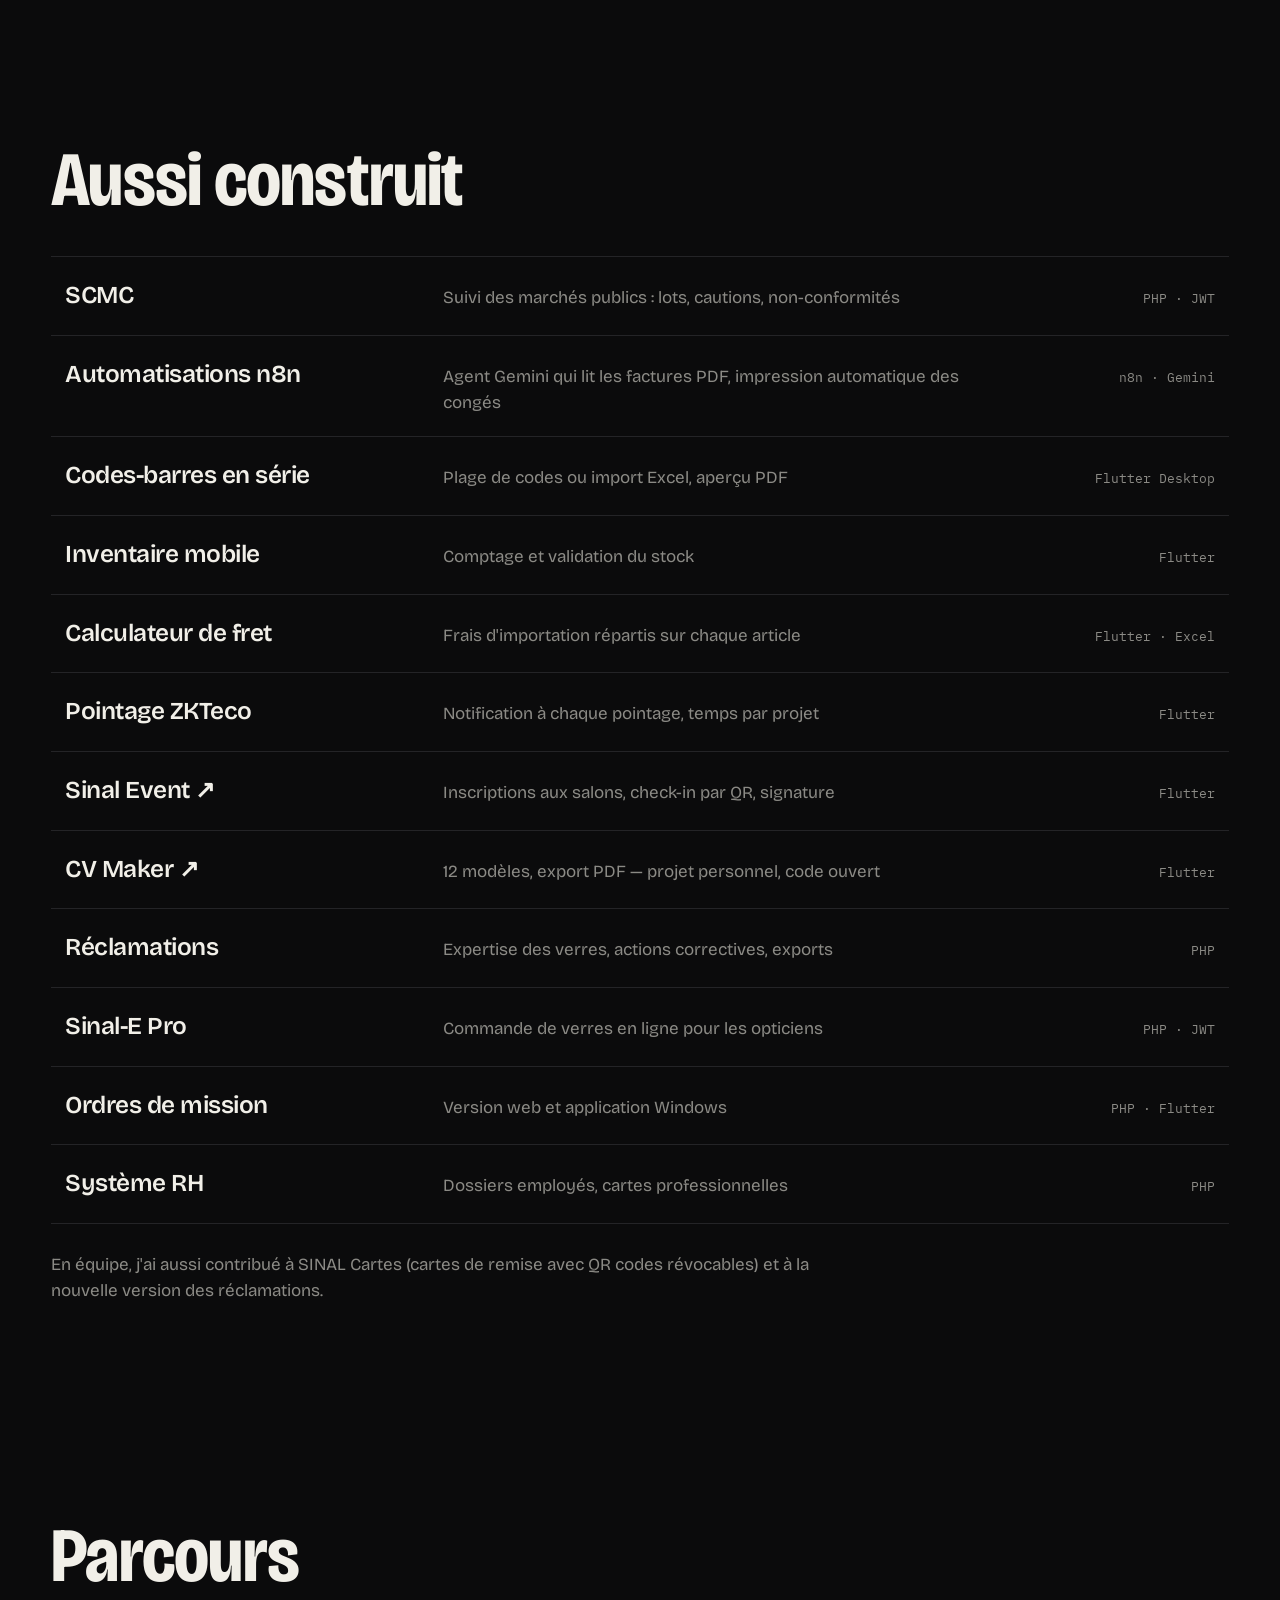
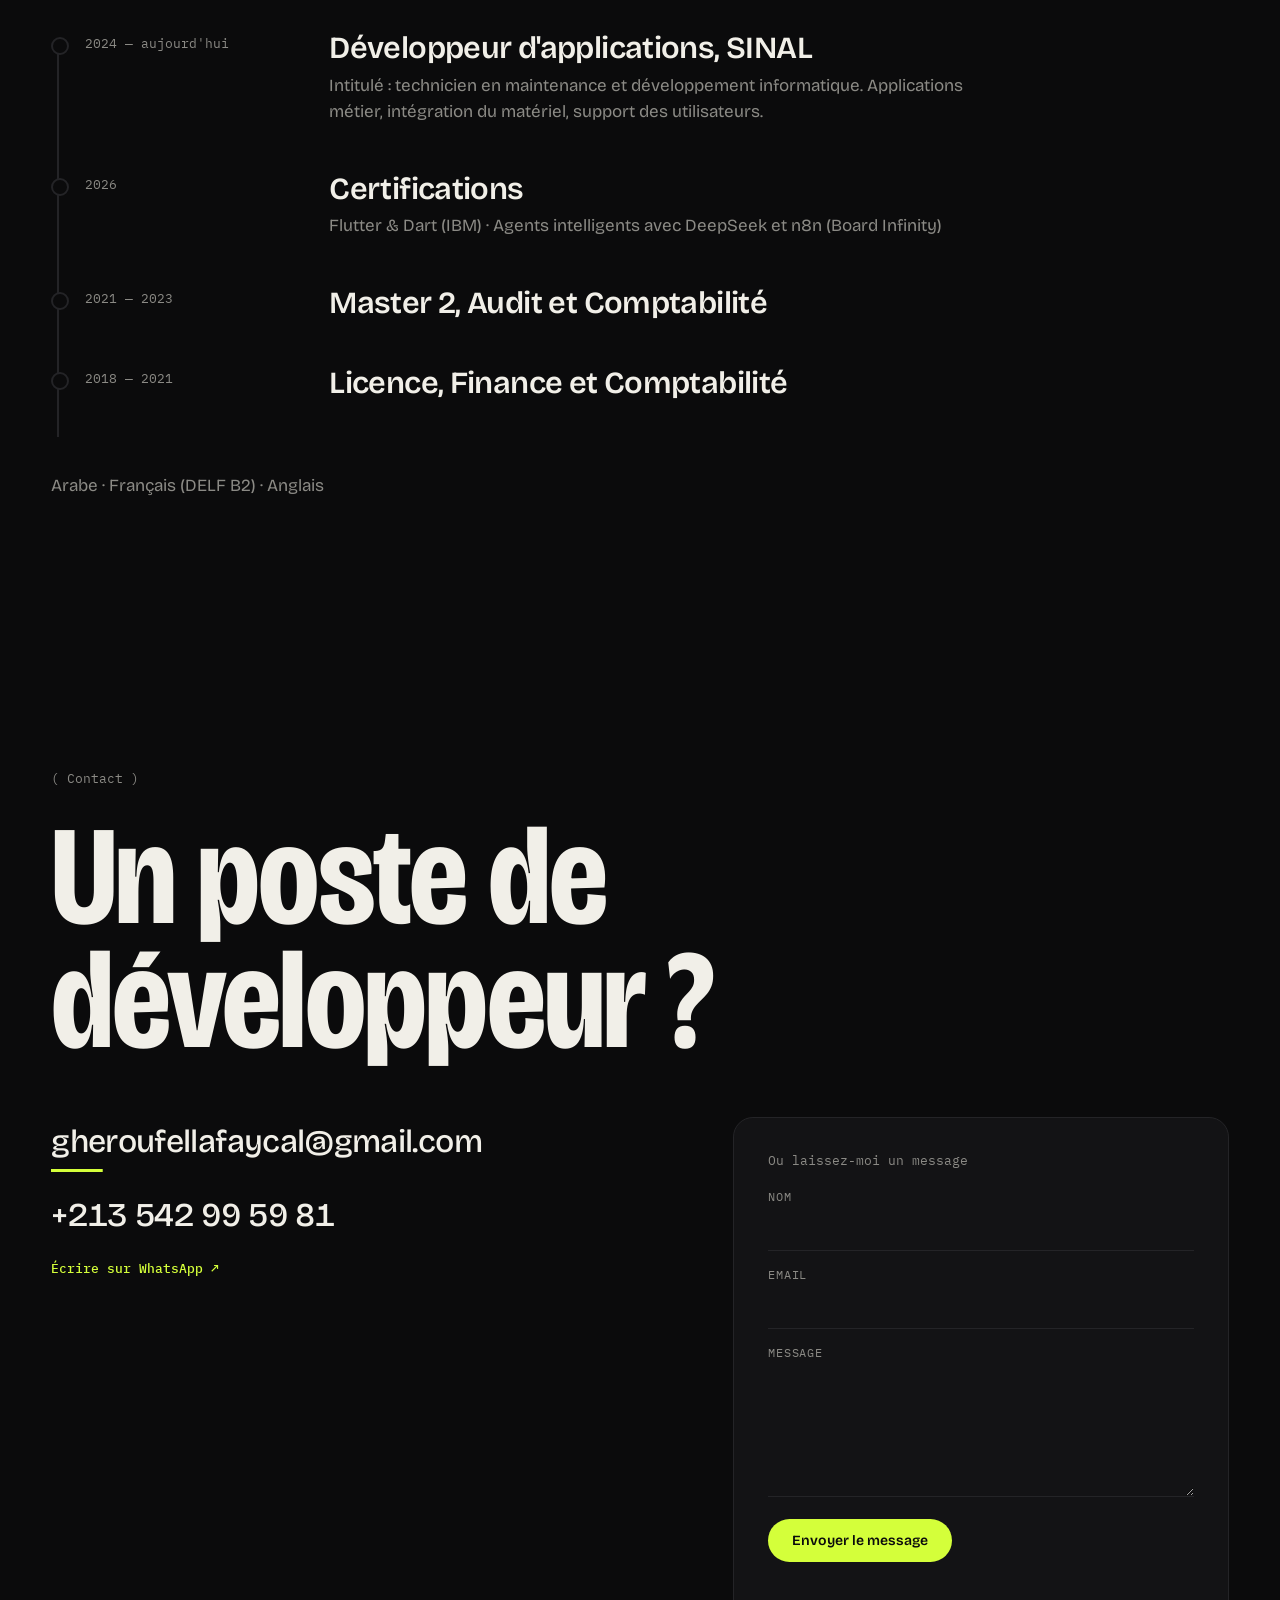
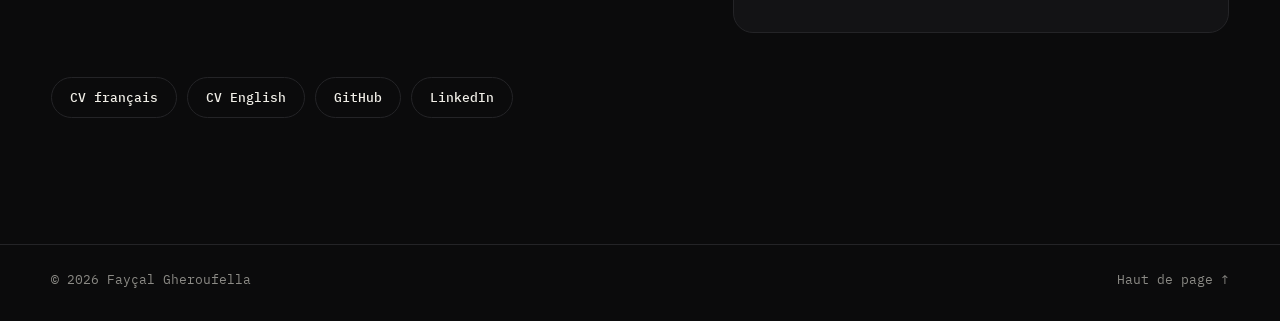
==== commit daff2863: "Portfolio : projet Déploiement, code privé signalé, aperçu de partage - Nouvelle carte « Déploiement" ====
--- a/index.html
+++ b/index.html
@@ -6,6 +6,18 @@
 <meta name="color-scheme" content="dark">
 <title>Fayçal Gheroufella — Développeur PHP &amp; Flutter</title>
 <meta name="description" content="Développeur PHP et Flutter en Algérie : applications métier, terminaux Honeywell, impression thermique, ERP. Master en audit et comptabilité.">
+<meta name="theme-color" content="#0b0b0c">
+<link rel="canonical" href="https://faysal12369.github.io/faysal/">
+<link rel="icon" href="favicon.svg" type="image/svg+xml">
+<meta property="og:type" content="website">
+<meta property="og:url" content="https://faysal12369.github.io/faysal/">
+<meta property="og:title" content="Fayçal Gheroufella — Développeur PHP &amp; Flutter">
+<meta property="og:description" content="ERP, applications métier et terminaux de terrain. Double compétence finance : Master en audit et comptabilité.">
+<meta property="og:image" content="https://faysal12369.github.io/faysal/img/og.png">
+<meta property="og:image:width" content="1200">
+<meta property="og:image:height" content="630">
+<meta property="og:locale" content="fr_FR">
+<meta name="twitter:card" content="summary_large_image">
 <link rel="preconnect" href="https://fonts.googleapis.com">
 <link rel="preconnect" href="https://fonts.gstatic.com" crossorigin>
 <link href="https://fonts.googleapis.com/css2?family=Bricolage+Grotesque:opsz,wdth,wght@12..96,75..100,200..800&family=IBM+Plex+Mono:wght@400;500&display=swap" rel="stylesheet">
@@ -38,7 +50,7 @@
     <span class="row r2" data-split>Gheroufella</span>
   </h1>
   <div class="hero-foot">
-    <p class="role">Développeur <em>PHP</em> &amp; <em>Flutter</em> — applications métier, terminaux de terrain, ERP.</p>
+    <p class="role">Développeur <em>PHP</em> &amp; <em>Flutter</em> — ERP, applications métier, terminaux de terrain. <span class="role-plus">Double compétence finance.</span></p>
     <div class="badge" aria-hidden="true">
       <svg viewBox="0 0 200 200">
         <defs><path id="circle" d="M100,100 m-78,0 a78,78 0 1,1 156,0 a78,78 0 1,1 -156,0"/></defs>
@@ -68,7 +80,7 @@
   <div class="pin">
     <div class="hs-head">
       <h2>Projets choisis</h2>
-      <p class="hs-count"><b id="hs-index">01</b> / 06</p>
+      <p class="hs-count"><b id="hs-index">01</b> / 07</p>
     </div>
     <div class="track">
 
@@ -79,7 +91,7 @@
           <p class="card-lead">L'ERP des marchés publics, des achats et de la logistique : appels d'offres, soumissions, lots, contrats et cautions, études du bureau d'études, commandes, conteneurs, livraisons et paiements partiels — avec le stock et un drive documentaire.</p>
           <ul class="tags"><li>PHP 8</li><li>MariaDB</li><li>Docker</li><li>n8n</li><li>OCR Tesseract</li></ul>
           <dl class="stats"><div><dt>Tables</dt><dd>145</dd></div><div><dt>Rôles</dt><dd>18</dd></div><div><dt>Permissions</dt><dd>~165</dd></div></dl>
-          <a class="card-link" href="https://github.com/faysal12369/erp-ds">Voir la fiche ↗</a>
+          <p class="card-foot"><a class="card-link" href="https://github.com/faysal12369/erp-ds">Fiche du projet ↗</a><span>Code privé (SINAL) · démo en entretien</span></p>
         </div>
         <div class="card-visual">
           <ol class="pipeline">
@@ -96,7 +108,7 @@
           <p class="card-lead">L'ERP des Moyens Généraux : demandes d'achat validées jusqu'au PDG, bons de commande, stock avec carte 3D des emplacements, trésorerie, patrimoine, missions, parc auto, RH, GED versionnée, qualité et tickets IT. Les anciennes bases HFSQL y sont importées.</p>
           <ul class="tags"><li>PHP</li><li>MySQL</li><li>n8n</li><li>ODBC / HFSQL</li><li>Chart.js</li></ul>
           <dl class="stats"><div><dt>Tables</dt><dd>~120</dd></div><div><dt>Points d'API</dt><dd>~150</dd></div></dl>
-          <a class="card-link" href="https://github.com/faysal12369/erp-dg">Voir la fiche ↗</a>
+          <p class="card-foot"><a class="card-link" href="https://github.com/faysal12369/erp-dg">Fiche du projet ↗</a><span>Code privé (SINAL) · démo en entretien</span></p>
         </div>
         <div class="card-visual">
           <ol class="approval">
@@ -111,12 +123,26 @@
 
       <article class="card">
         <div class="card-text">
-          <p class="card-num">03</p>
+          <p class="card-num">03 <span class="team open">Code ouvert</span></p>
+          <h3>Déploiement</h3>
+          <p class="card-lead">Une application Windows qui met à jour un site PHP + MySQL sur n'importe quel serveur : seuls les fichiers modifiés partent, les migrations de la base s'appliquent une fois, et chaque déploiement commence par une simulation puis une sauvegarde. Pas besoin de SSH.</p>
+          <ul class="tags"><li>Flutter Desktop</li><li>PHP</li><li>MySQL</li><li>FTP / SFTP</li><li>DPAPI</li></ul>
+          <dl class="stats"><div><dt>Transports</dt><dd>6</dd></div><div><dt>Langues</dt><dd>FR · EN</dd></div></dl>
+          <p class="card-foot"><a class="card-link" href="https://github.com/faysal12369/deploiement">Voir le code ↗</a><span>Tests, changelog, licence</span></p>
+        </div>
+        <div class="card-visual">
+          <img class="shot" src="img/deploiement.png" width="1440" height="900" decoding="async" alt="Fenêtre de Déploiement : simulation avant envoi, avec 3 fichiers, 1 migration et 2 lignes à synchroniser">
+        </div>
+      </article>
+
+      <article class="card">
+        <div class="card-text">
+          <p class="card-num">04</p>
           <h3>SinalGo</h3>
           <p class="card-lead">L'application du coursier au moment de la livraison : il scanne le bon avec le lecteur Honeywell, l'application vérifie qu'il n'est pas déjà réglé, puis enregistre le paiement, la signature du client et la position GPS.</p>
           <ul class="tags"><li>Flutter</li><li>WinDev Mobile</li><li>PHP</li><li>SDK Honeywell</li></ul>
-          <dl class="stats"><div><dt>Lignes Dart</dt><dd>~5 400</dd></div><div><dt>Plateforme</dt><dd>Android</dd></div></dl>
-          <a class="card-link" href="https://github.com/faysal12369/sinalgo">Voir la fiche ↗</a>
+          <dl class="stats"><div><dt>Terminal</dt><dd>Honeywell</dd></div><div><dt>Plateforme</dt><dd>Android</dd></div></dl>
+          <p class="card-foot"><a class="card-link" href="https://github.com/faysal12369/sinalgo">Fiche du projet ↗</a><span>Code privé (SINAL) · démo en entretien</span></p>
         </div>
         <div class="card-visual">
           <div class="phone">
@@ -137,12 +163,12 @@
 
       <article class="card">
         <div class="card-text">
-          <p class="card-num">04</p>
+          <p class="card-num">05</p>
           <h3>Étiquettes TSPL</h3>
           <p class="card-lead">Une application Windows qui dessine l'étiquette en image 1-bit à 203 dpi, la traduit en commandes TSPL et l'envoie directement au spouleur via <code>winspool.dll</code>, appelé depuis Dart. Marquage CE, IMEI et numéro de série en Code128.</p>
           <ul class="tags"><li>Flutter Desktop</li><li>dart:ffi</li><li>TSPL</li><li>Code128</li></ul>
           <dl class="stats"><div><dt>Format</dt><dd>60 × 40 mm</dd></div><div><dt>Résolution</dt><dd>480 × 320 pts</dd></div></dl>
-          <a class="card-link" href="https://github.com/faysal12369/xprinter-label-printing">Voir la fiche ↗</a>
+          <p class="card-foot"><a class="card-link" href="https://github.com/faysal12369/xprinter-label-printing">Fiche du projet ↗</a><span>Code privé (SINAL) · démo en entretien</span></p>
         </div>
         <div class="card-visual">
           <div class="feed">
@@ -160,12 +186,12 @@
 
       <article class="card">
         <div class="card-text">
-          <p class="card-num">05</p>
+          <p class="card-num">06</p>
           <h3>ERP en Flutter Web</h3>
           <p class="card-lead">Le front-end de l'ERP de l'entreprise : 22 modules, des appels d'offres au drive partagé. Étiquettes et QR codes d'emplacement pour le stock, et l'architecture d'un assistant IA — n8n et Google Gemini, limité aux droits de l'utilisateur.</p>
           <ul class="tags"><li>Flutter Web</li><li>Riverpod</li><li>go_router</li><li>dio</li></ul>
-          <dl class="stats"><div><dt>Lignes</dt><dd>~75 800</dd></div><div><dt>Tests</dt><dd>28 fichiers</dd></div></dl>
-          <a class="card-link" href="https://github.com/faysal12369/sinal-erp-flutter">Voir la fiche ↗</a>
+          <dl class="stats"><div><dt>Modules</dt><dd>22</dd></div><div><dt>Tests</dt><dd>Automatisés</dd></div></dl>
+          <p class="card-foot"><a class="card-link" href="https://github.com/faysal12369/sinal-erp-flutter">Fiche du projet ↗</a><span>Code privé (SINAL) · démo en entretien</span></p>
         </div>
         <div class="card-visual">
           <div class="modules" id="modules"></div>
@@ -174,12 +200,12 @@
 
       <article class="card">
         <div class="card-text">
-          <p class="card-num">06</p>
+          <p class="card-num">07</p>
           <h3>TB Sinal</h3>
           <p class="card-lead">Le tableau de bord de la direction : ventes, encaissements et créances par commercial, agence, client et famille de produits. Le projet où la formation en finance compte le plus — une créance n'est pas un encaissement.</p>
           <ul class="tags"><li>Flutter BLoC</li><li>PHP</li><li>MySQL</li><li>Google Maps</li></ul>
           <dl class="stats"><div><dt>API</dt><dd>79 actions</dd></div><div><dt>Base</dt><dd>~40 tables</dd></div></dl>
-          <a class="card-link" href="https://github.com/faysal12369/tb-sinal-dashboard">Voir la fiche ↗</a>
+          <p class="card-foot"><a class="card-link" href="https://github.com/faysal12369/tb-sinal-dashboard">Fiche du projet ↗</a><span>Code privé (SINAL) · démo en entretien</span></p>
         </div>
         <div class="card-visual">
           <ul class="kpis">
@@ -200,10 +226,10 @@
 
 <!-- NUMBERS -->
 <section class="numbers">
-  <div><b data-count="15" data-suffix="+">0</b><span>applications livrées</span></div>
-  <div><b data-count="2">0</b><span>ERP web, contributeur principal en équipe</span></div>
-  <div><b data-count="79">0</b><span>actions dans l'API de TB Sinal</span></div>
-  <div><b data-count="145">0</b><span>tables dans l'ERP DS</span></div>
+  <div><b data-count="15" data-suffix="+">15+</b><span>applications livrées</span></div>
+  <div><b data-count="2">2</b><span>ERP web, contributeur principal en équipe</span></div>
+  <div><b data-count="3">3</b><span>plateformes : Android, Windows et Web</span></div>
+  <div><b data-count="79">79</b><span>actions dans l'API de TB Sinal</span></div>
 </section>
 
 <!-- OTHER WORK -->
--- a/style.css
+++ b/style.css
@@ -92,8 +92,9 @@
 .char > span { display: inline-block; transform: translateY(110%); animation: up 1.1s var(--ease) forwards; animation-delay: calc(.75s + var(--c) * .04s); }
 @keyframes up { to { transform: none; } }
 .hero-foot { display: flex; align-items: end; justify-content: space-between; gap: 24px; }
-.role { max-width: 30ch; margin: 0; font-size: clamp(1.15rem, 1.9vw, 1.6rem); line-height: 1.3; color: var(--muted); opacity: 0; animation: fade 1s var(--ease) 1.4s forwards; }
-.role em { font-style: normal; color: var(--text); }
+.role { max-width: 34ch; margin: 0; font-size: clamp(1.35rem, 2.5vw, 2.2rem); font-weight: 500; line-height: 1.22; letter-spacing: -.01em; color: var(--text); opacity: 0; animation: fade 1s var(--ease) 1.4s forwards; }
+.role em { font-style: normal; color: var(--accent); }
+.role-plus { color: var(--muted); }
 @keyframes fade { to { opacity: 1; } }
 .badge { position: relative; width: clamp(110px, 12vw, 150px); aspect-ratio: 1; flex: none; opacity: 0; animation: fade 1s 1.5s forwards; }
 .badge svg { width: 100%; height: 100%; animation: spin 16s linear infinite; }
@@ -168,6 +169,25 @@
 .stats dd { margin: 4px 0 0; font-weight: 600; font-size: 1.5rem; letter-spacing: -.02em; }
 .card-link { align-self: start; margin-top: 22px; font: 500 13px var(--mono); color: var(--accent); border-bottom: 1px solid transparent; transition: border-color .2s; }
 .card-link:hover { border-color: var(--accent); }
+.card-foot { display: flex; flex-wrap: wrap; align-items: baseline; gap: 6px 16px; margin: 22px 0 0; }
+.card-foot .card-link { margin-top: 0; }
+.card-foot span { font: 400 11.5px var(--mono); color: var(--muted); }
+.team.open { border-color: var(--accent); color: var(--accent); }
+/* Short desktop screens (laptops): a slightly taller, more compact card so the
+   stats and the link are never cut off. */
+@media (min-width: 901px) and (max-height: 860px) {
+  .card { height: min(72vh, 620px); }
+  .card-text { padding: 22px 28px; }
+  .card h3 { margin: 8px 0 10px; font-size: clamp(1.9rem, 3.4vw, 3rem); }
+  .card-lead { font-size: .92rem; line-height: 1.45; }
+  .tags { margin-top: 14px; gap: 6px; }
+  .tags li { padding: 3px 9px; font-size: 11px; }
+  .stats { padding-top: 14px; gap: 28px; }
+  .stats dd { font-size: 1.25rem; }
+  .card-foot { margin-top: 14px; }
+}
+/* Visual: real screenshot (Déploiement) */
+.card-visual .shot { width: 92%; height: auto; max-height: 88%; object-fit: contain; border-radius: 12px; border: 1px solid var(--line); box-shadow: 0 40px 80px -40px #000; }
 .card-visual {
   position: relative;
   display: grid;
@@ -400,6 +420,7 @@
   /* The phone rises from the bottom edge of the visual instead of shrinking. */
   .card-visual:has(.phone) { place-items: start center; }
   .phone { margin-top: 26px; transform: none; }
+  .card-visual .shot { width: 100%; height: 100%; max-height: none; object-fit: cover; object-position: left top; border: 0; border-radius: 0; box-shadow: none; }
   .feed { transform: scale(.82); }
   .modules { grid-template-columns: repeat(3, minmax(0, 1fr)); gap: 4px; }
   .mod { padding: 4px 7px; font-size: 10px; }
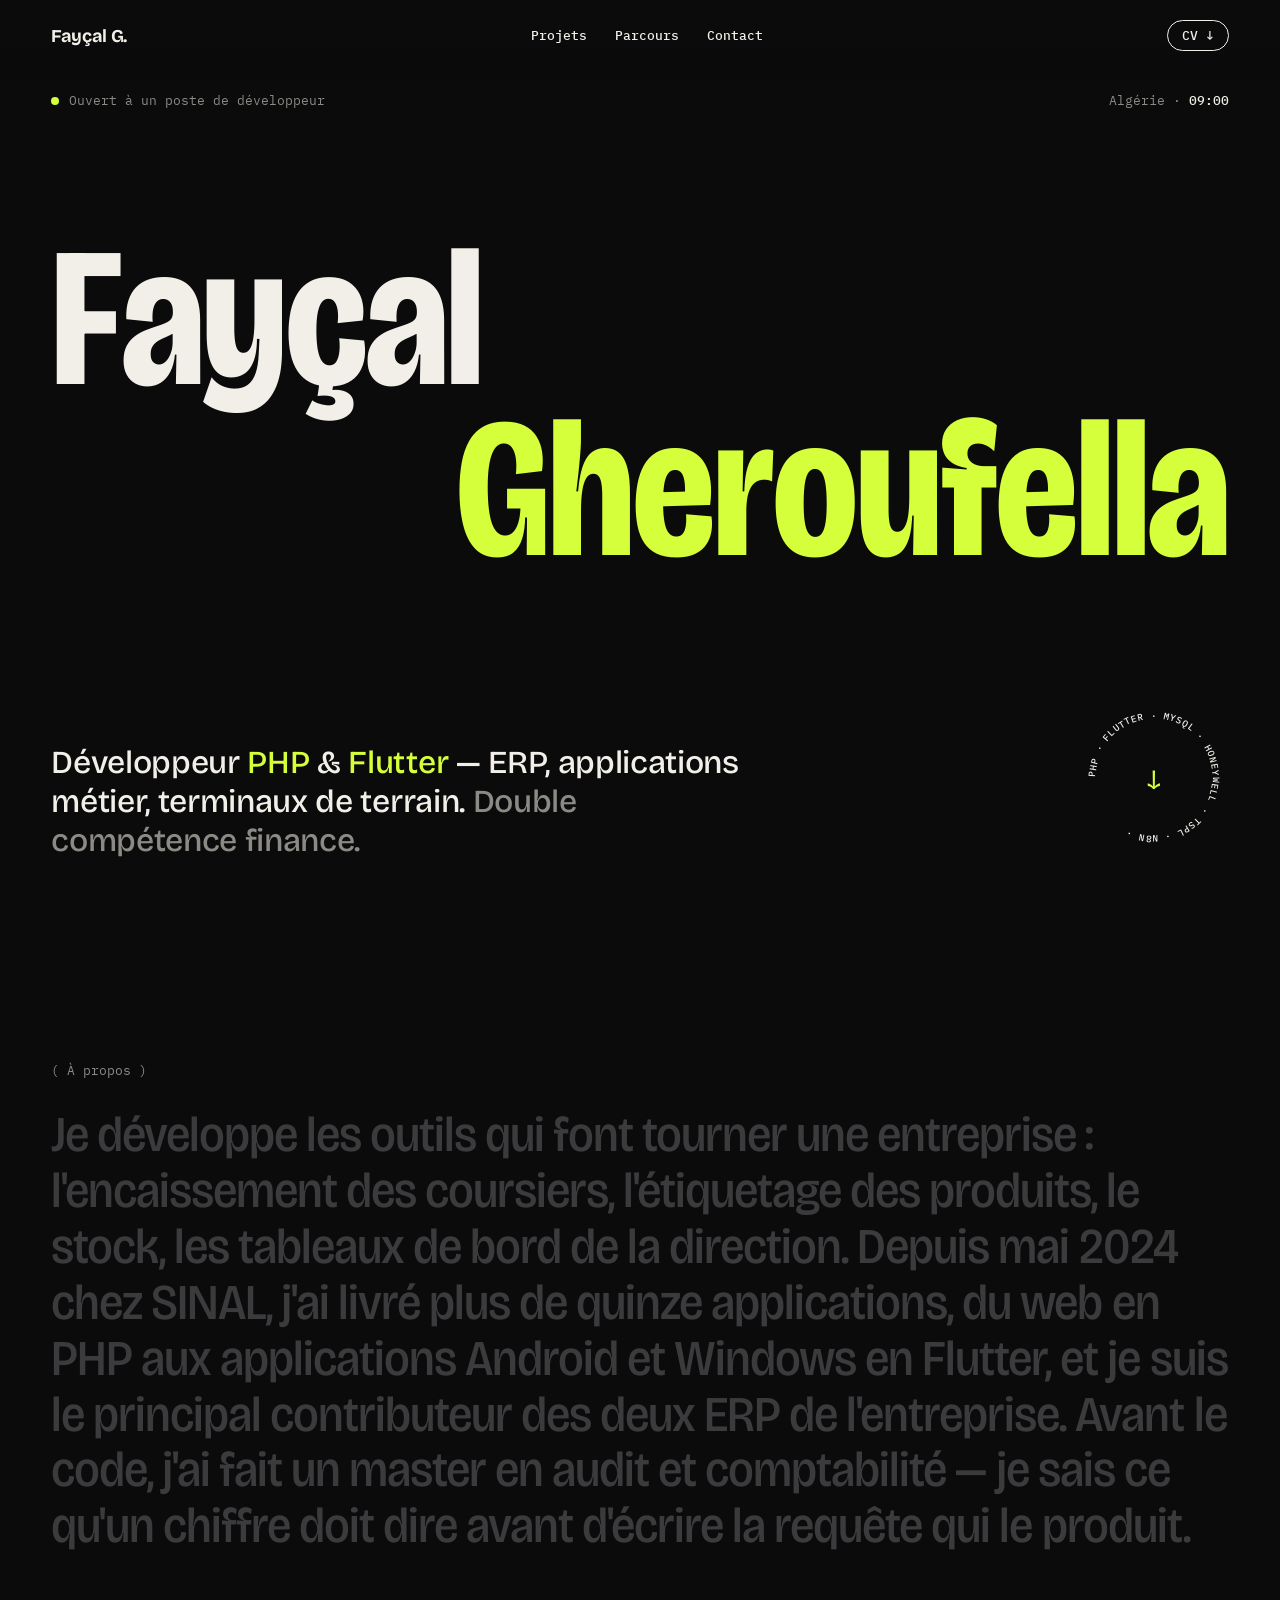
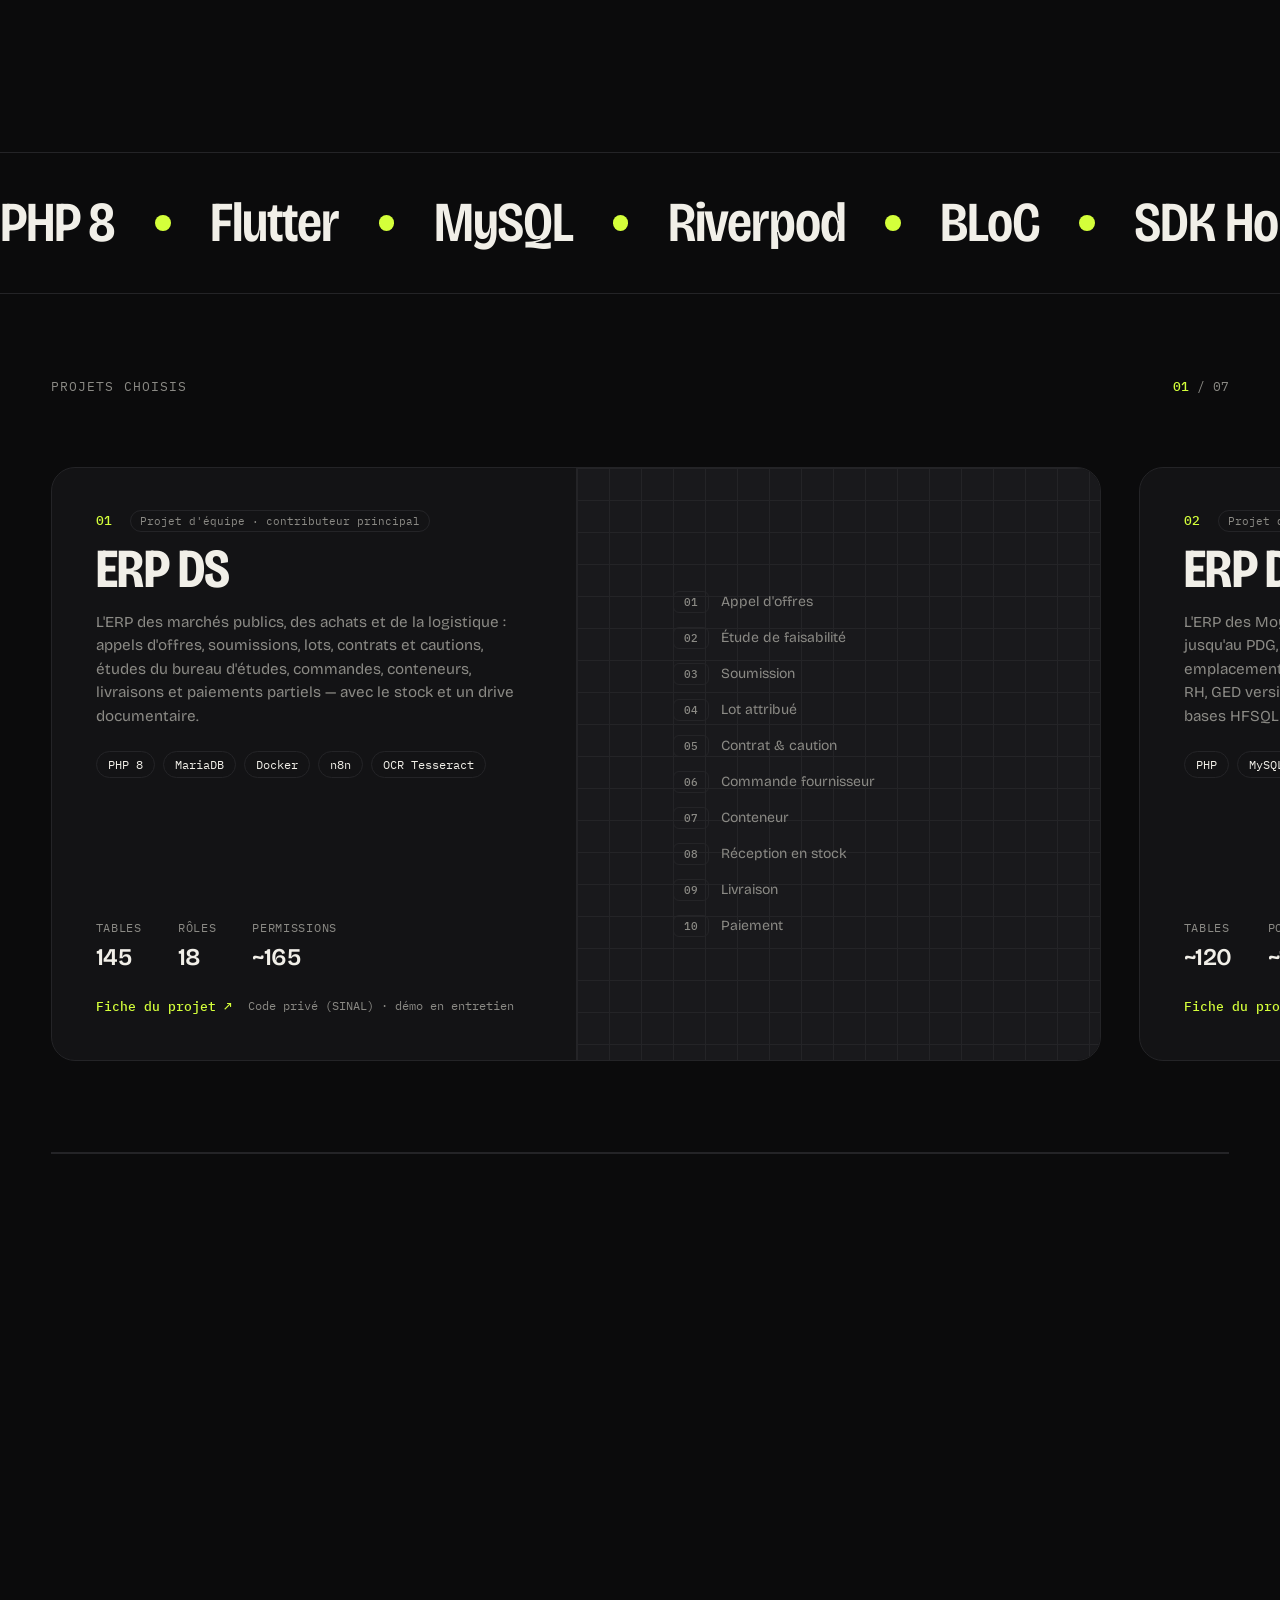
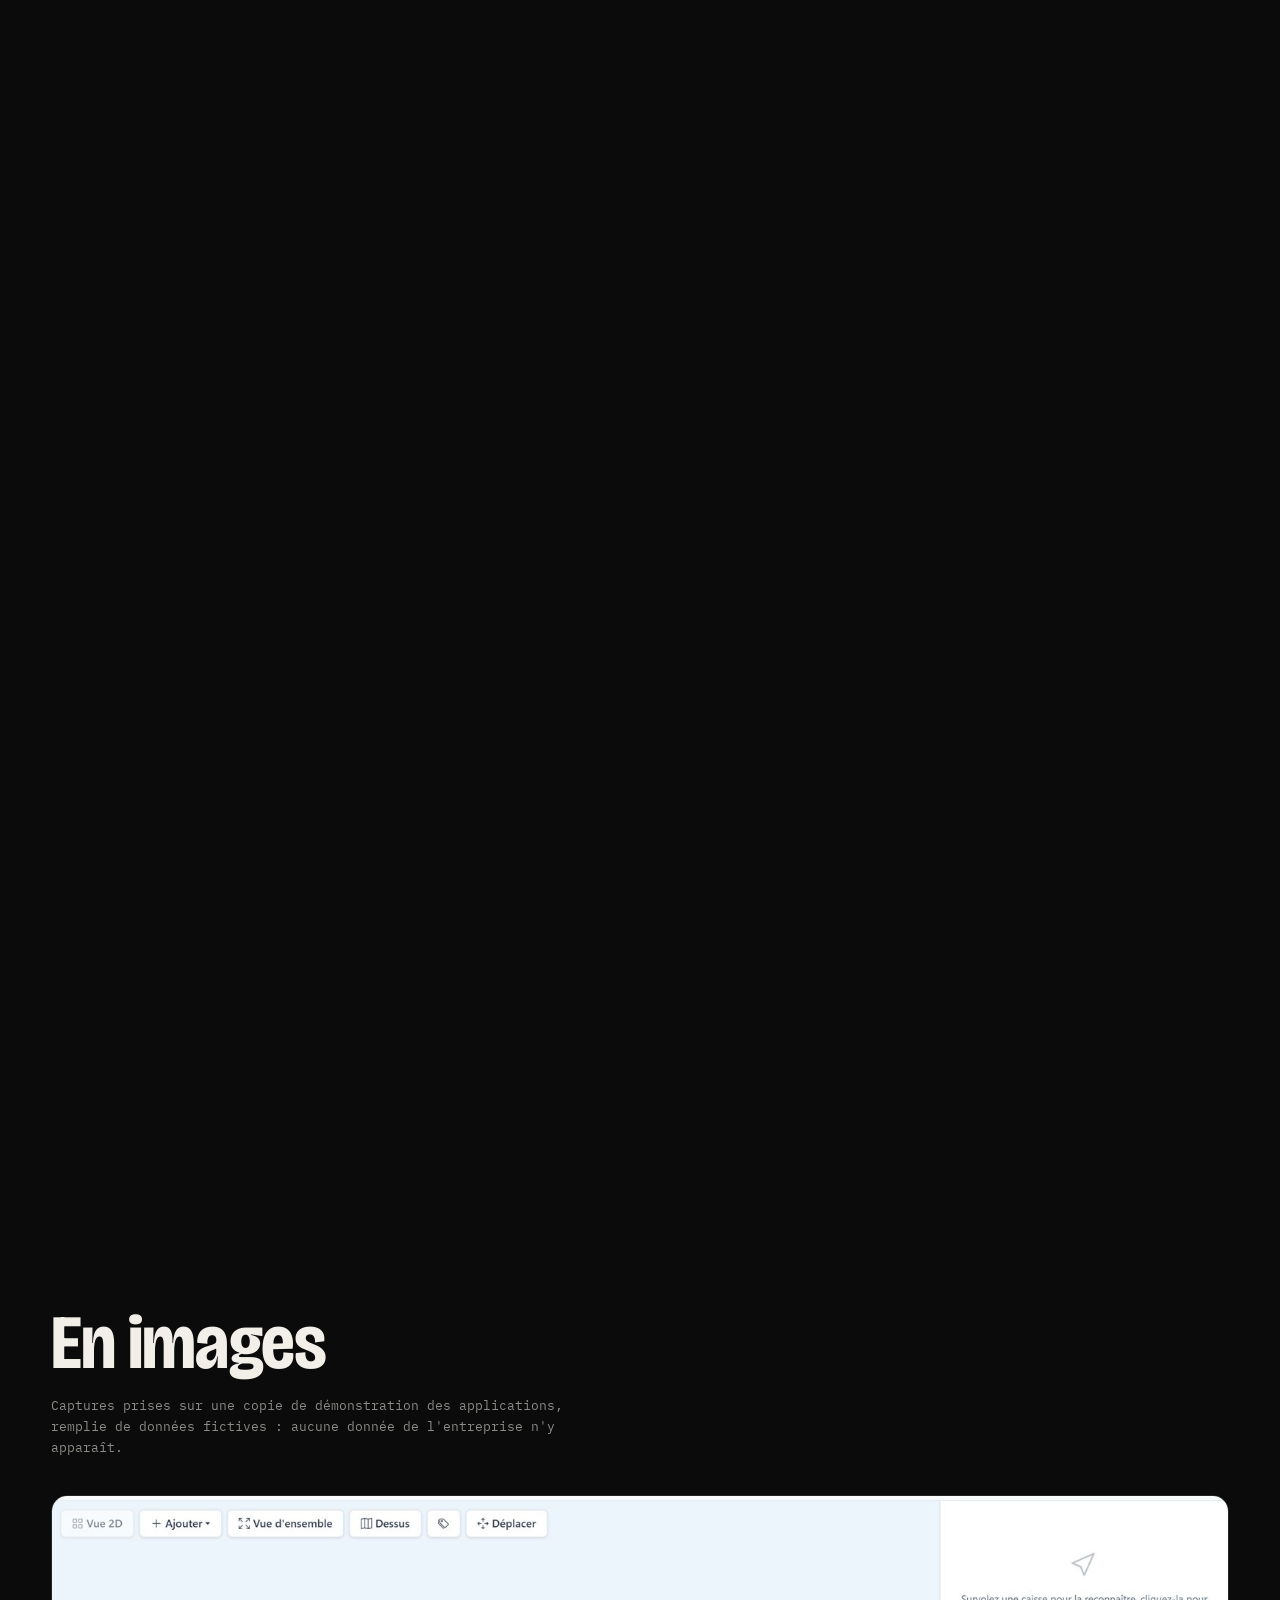
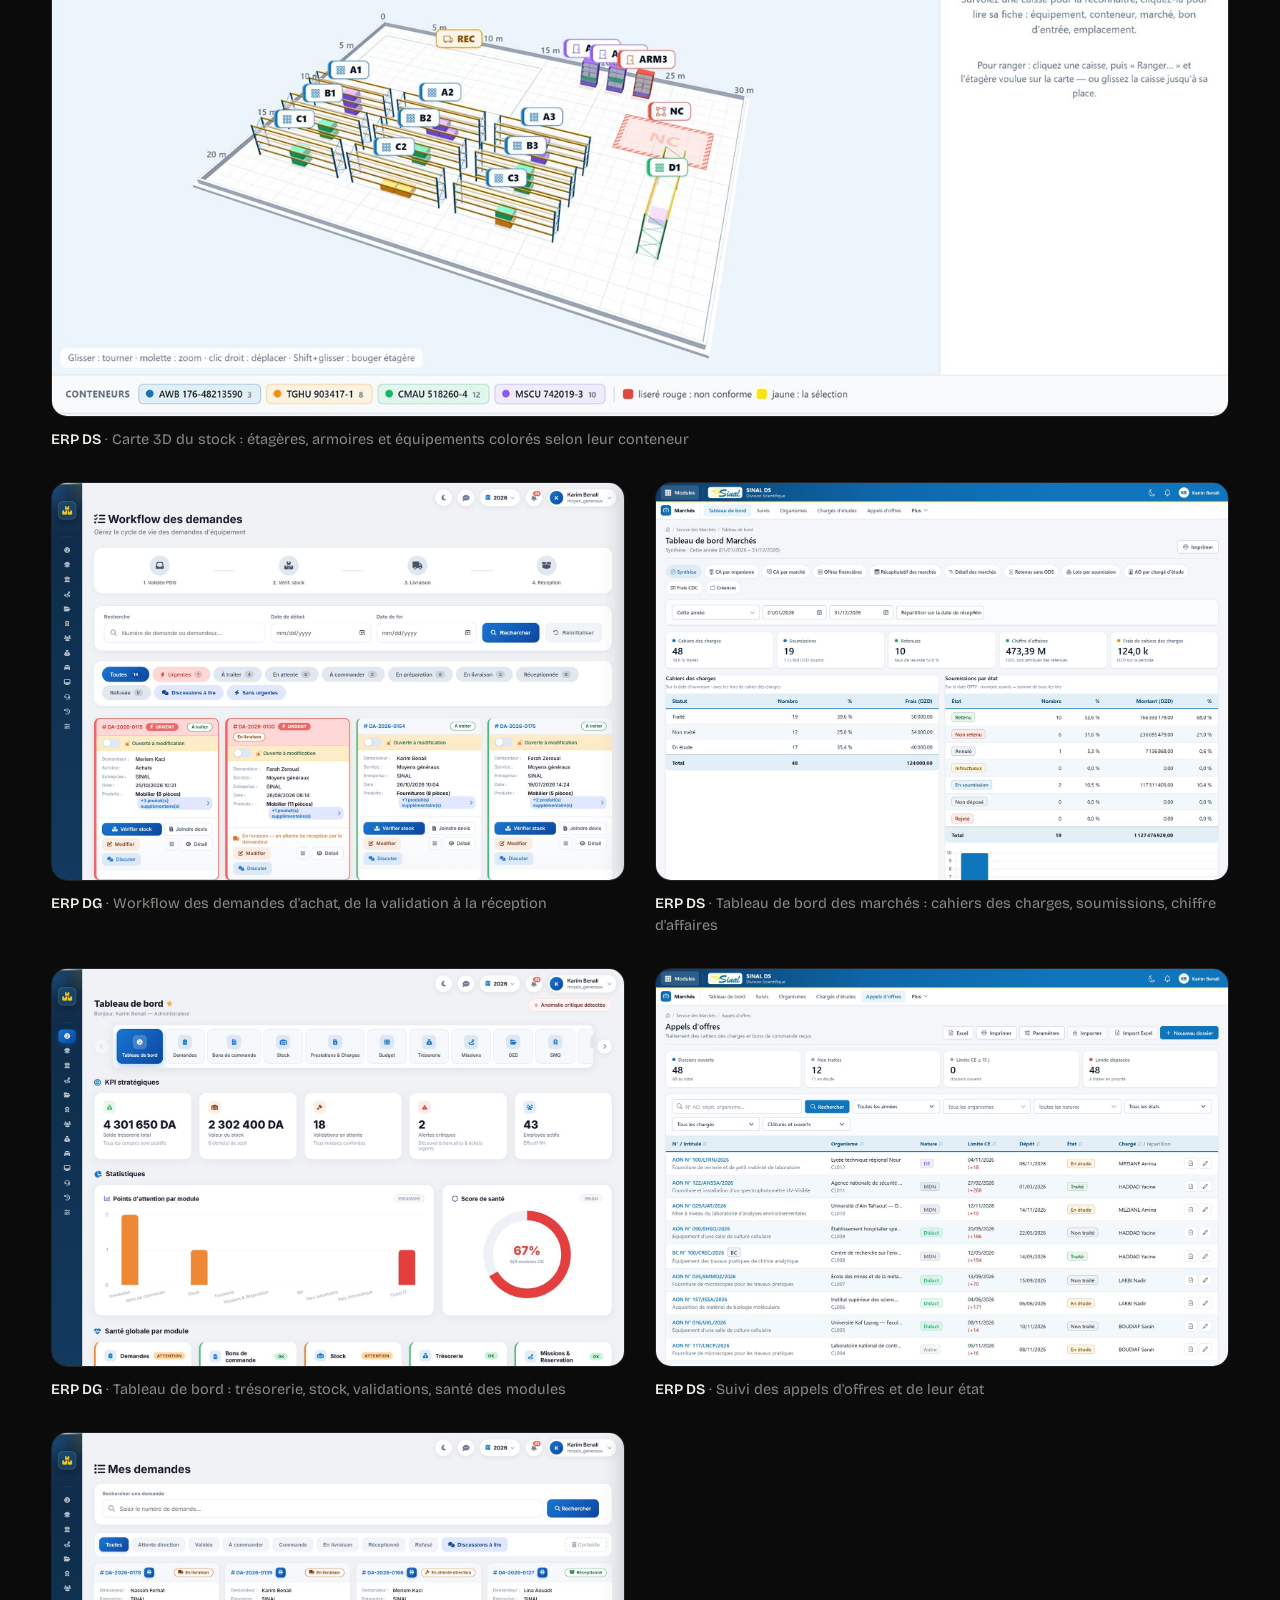
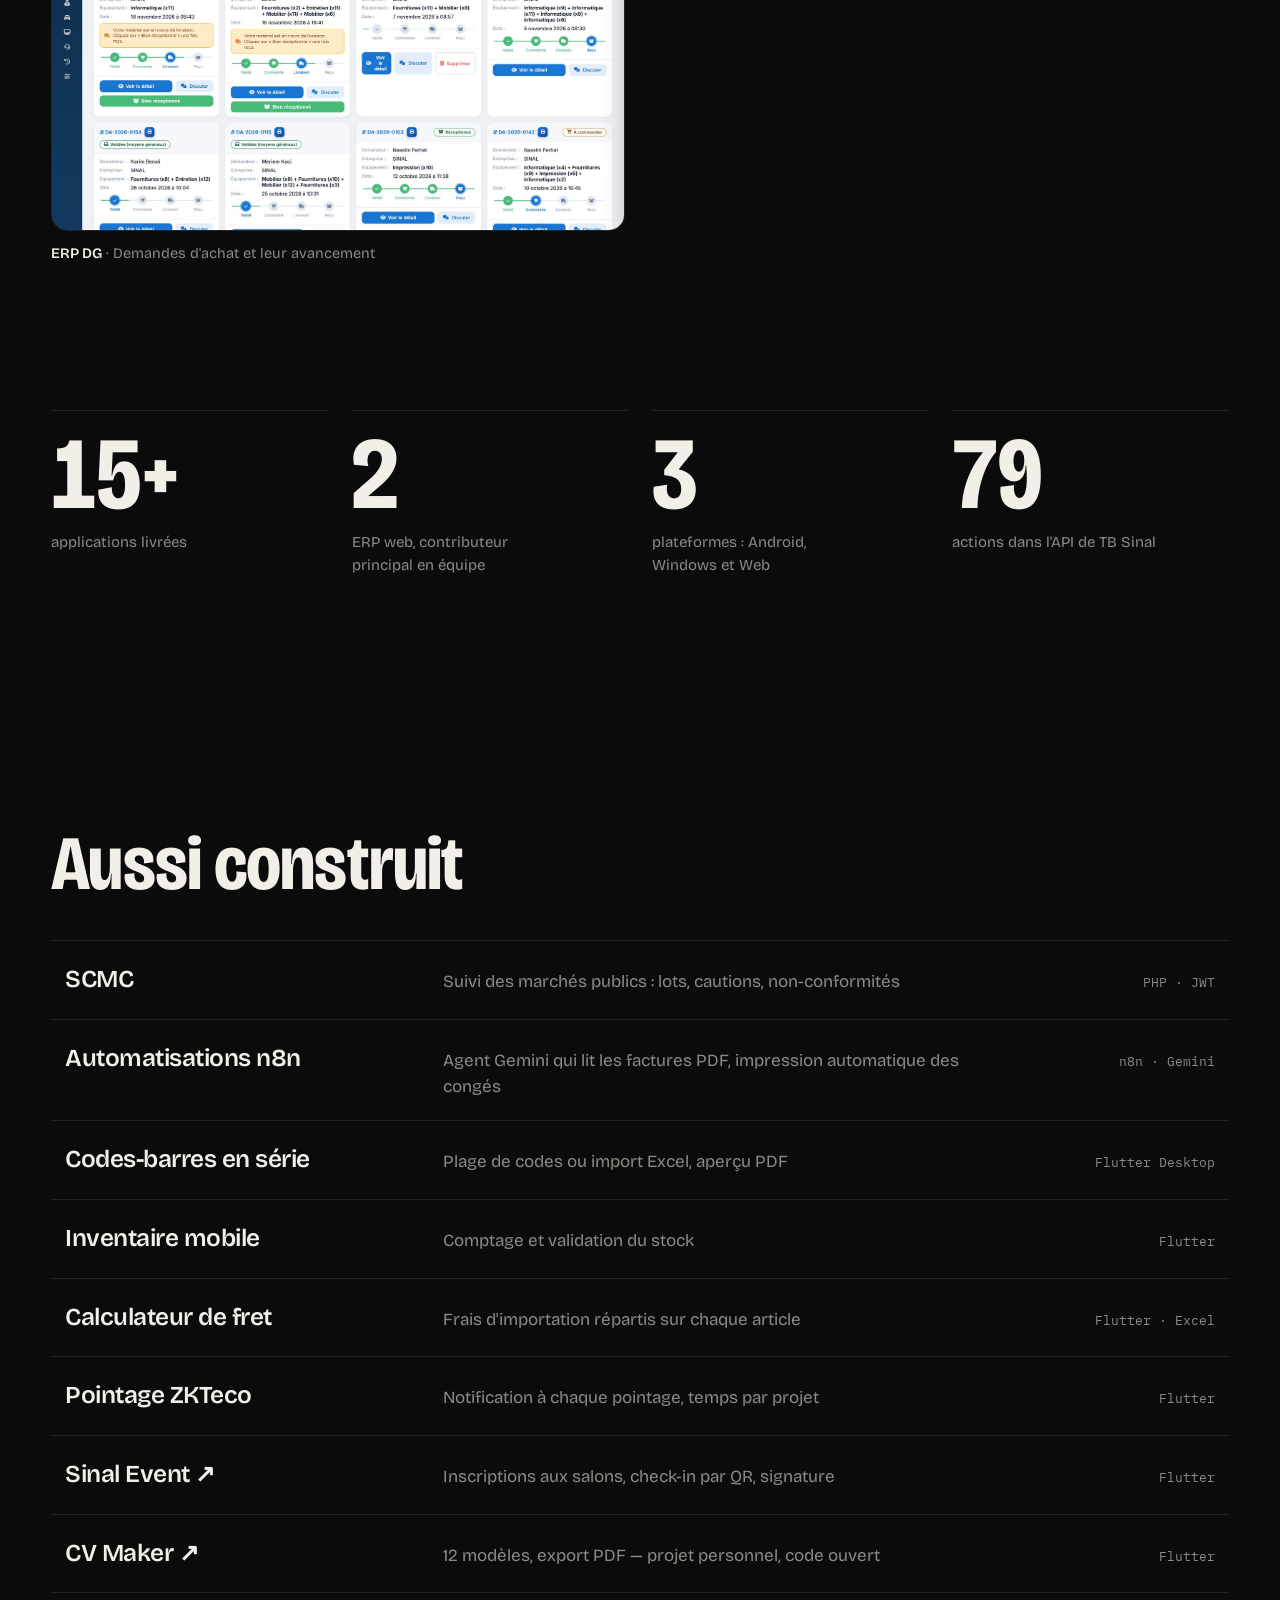
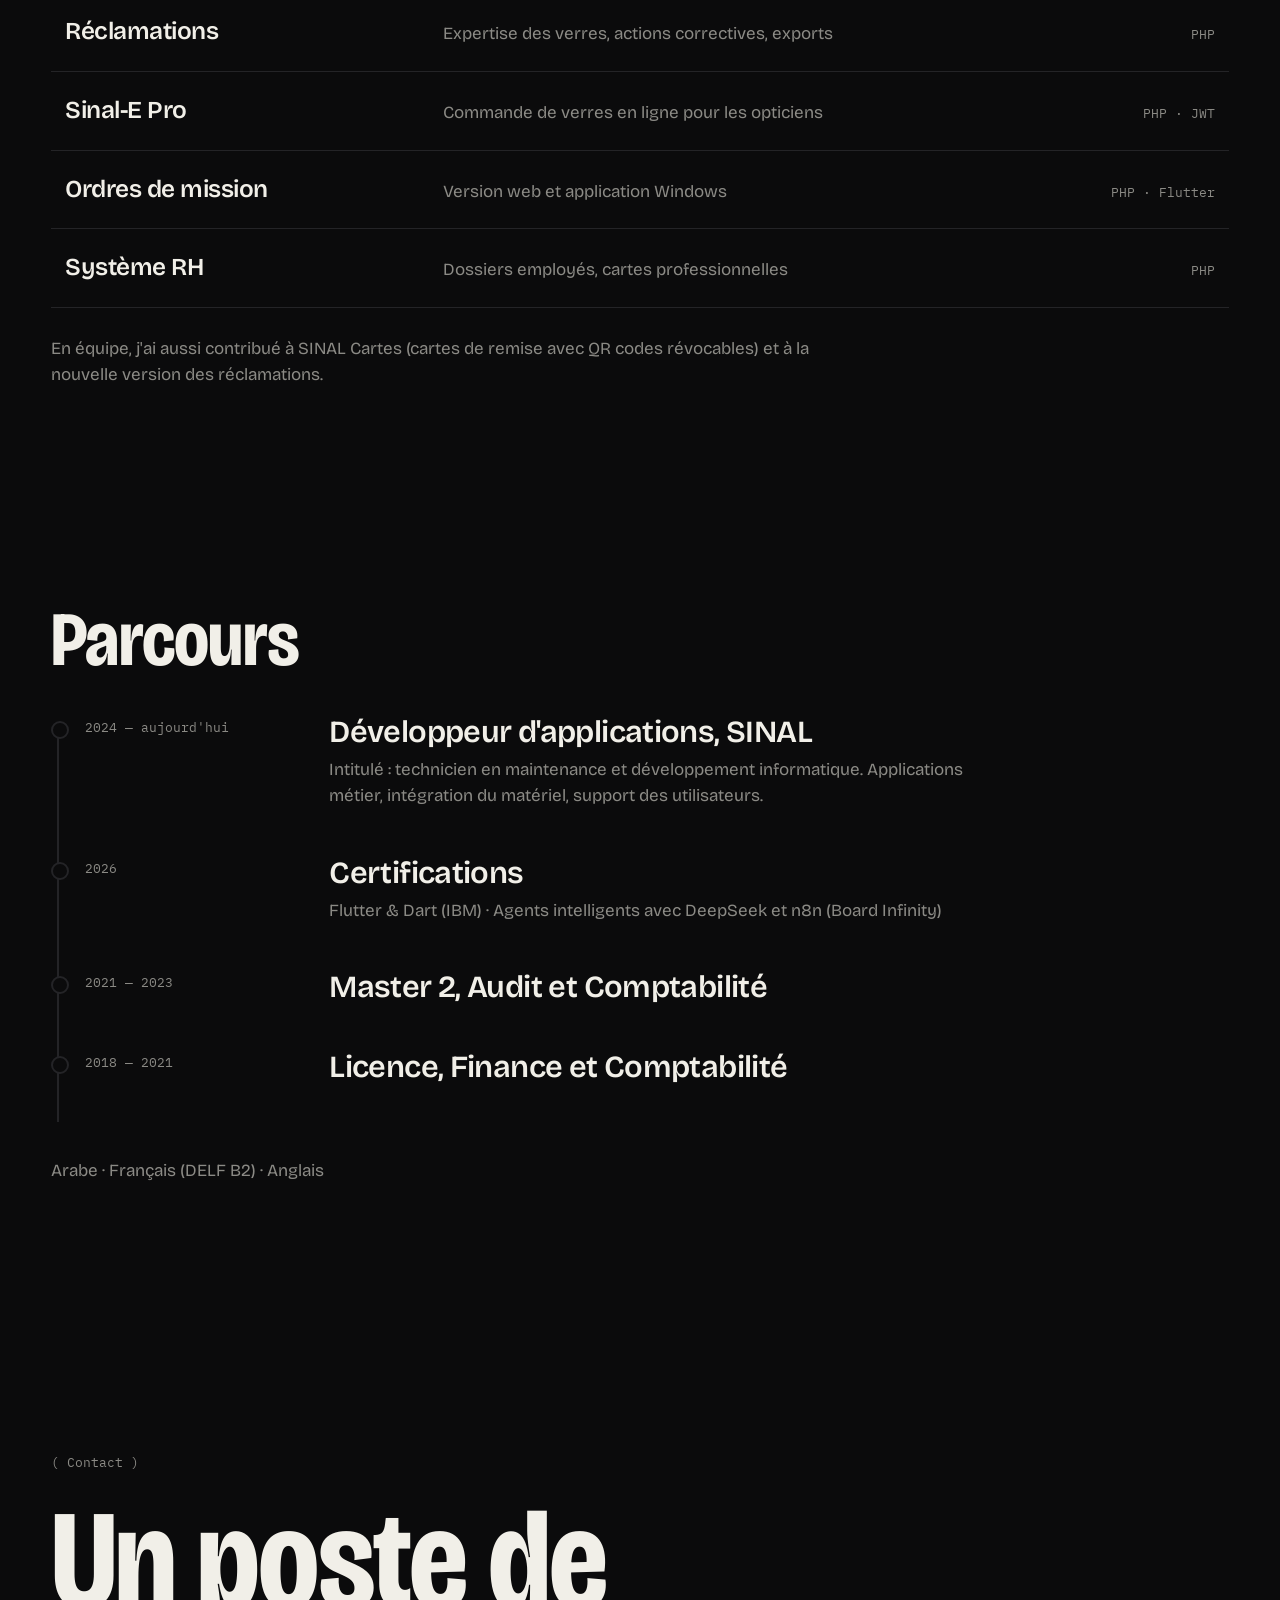
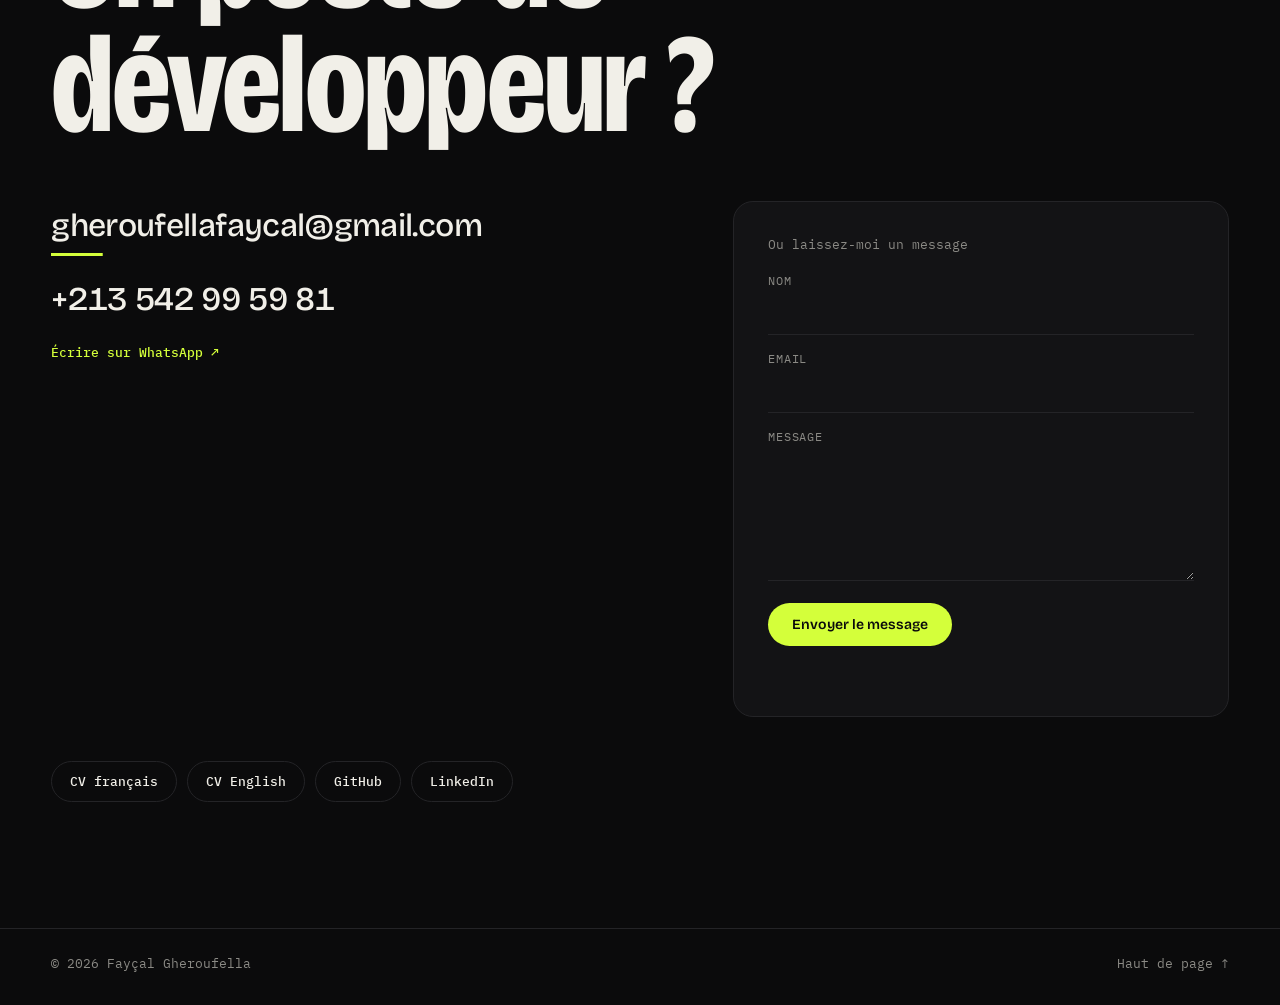
==== commit bad959ce: "Portfolio : section « En images » avec 6 captures des ERP Captures prises sur des copies de démonstr" ====
--- a/index.html
+++ b/index.html
@@ -224,6 +224,20 @@
   </div>
 </section>
 
+<!-- SCREENSHOTS (demo copies filled with fictitious data) -->
+<section class="shots" id="captures">
+  <h2 class="sec-title">En images</h2>
+  <p class="shots-note">Captures prises sur une copie de démonstration des applications, remplie de données fictives : aucune donnée de l'entreprise n'y apparaît.</p>
+  <div class="shots-grid">
+    <figure class="shot-fig wide"><a href="img/shots/ds-stock-3d.jpg" target="_blank" rel="noopener"><img src="img/shots/ds-stock-3d.jpg" width="1600" height="708" loading="lazy" alt="ERP DS : carte 3D du stock avec étagères, armoires, zone de réception et équipements colorés par conteneur"></a><figcaption><b>ERP DS</b> · Carte 3D du stock : étagères, armoires et équipements colorés selon leur conteneur</figcaption></figure>
+    <figure class="shot-fig"><a href="img/shots/dg-workflow.jpg" target="_blank" rel="noopener"><img src="img/shots/dg-workflow.jpg" width="1600" height="1111" loading="lazy" alt="ERP DG : workflow des demandes d'achat, de la validation à la réception"></a><figcaption><b>ERP DG</b> · Workflow des demandes d'achat, de la validation à la réception</figcaption></figure>
+    <figure class="shot-fig"><a href="img/shots/ds-tableau-de-bord.jpg" target="_blank" rel="noopener"><img src="img/shots/ds-tableau-de-bord.jpg" width="1600" height="1111" loading="lazy" alt="ERP DS : tableau de bord des marchés"></a><figcaption><b>ERP DS</b> · Tableau de bord des marchés : cahiers des charges, soumissions, chiffre d'affaires</figcaption></figure>
+    <figure class="shot-fig"><a href="img/shots/dg-tableau-de-bord.jpg" target="_blank" rel="noopener"><img src="img/shots/dg-tableau-de-bord.jpg" width="1600" height="1111" loading="lazy" alt="ERP DG : tableau de bord avec trésorerie, stock et santé des modules"></a><figcaption><b>ERP DG</b> · Tableau de bord : trésorerie, stock, validations, santé des modules</figcaption></figure>
+    <figure class="shot-fig"><a href="img/shots/ds-appels-offres.jpg" target="_blank" rel="noopener"><img src="img/shots/ds-appels-offres.jpg" width="1600" height="1111" loading="lazy" alt="ERP DS : liste des appels d'offres"></a><figcaption><b>ERP DS</b> · Suivi des appels d'offres et de leur état</figcaption></figure>
+    <figure class="shot-fig"><a href="img/shots/dg-demandes.jpg" target="_blank" rel="noopener"><img src="img/shots/dg-demandes.jpg" width="1600" height="1111" loading="lazy" alt="ERP DG : demandes d'achat et leur avancement"></a><figcaption><b>ERP DG</b> · Demandes d'achat et leur avancement</figcaption></figure>
+  </div>
+</section>
+
 <!-- NUMBERS -->
 <section class="numbers">
   <div><b data-count="15" data-suffix="+">15+</b><span>applications livrées</span></div>
--- a/style.css
+++ b/style.css
@@ -300,6 +300,20 @@
 .kpis li:nth-child(3) i { width: 91%; animation-delay: .3s; } .kpis li:nth-child(4) i { width: 47%; animation-delay: .45s; background: #ff6b4a; }
 .kpis li:nth-child(5) i { width: 28%; animation-delay: .6s; background: var(--muted); } .kpis li:nth-child(6) i { width: 73%; animation-delay: .75s; }
 @keyframes grow { 0% { transform: scaleX(0); } 35%, 85% { transform: scaleX(1); } 100% { transform: scaleX(0); } }
+
+/* ---------- Screenshots ---------- */
+.shots { padding: 14vh var(--gutter) 0; }
+.shots .sec-title { margin-bottom: 18px; }
+.shots-note { margin: 0 0 36px; max-width: 70ch; font: 400 13px/1.6 var(--mono); color: var(--muted); }
+.shots-grid { display: grid; grid-template-columns: repeat(2, minmax(0, 1fr)); gap: clamp(16px, 2.4vw, 32px); }
+.shot-fig { margin: 0; }
+.shot-fig.wide { grid-column: 1 / -1; }
+.shot-fig a { display: block; overflow: hidden; border: 1px solid var(--line); border-radius: 16px; background: var(--bg2); }
+.shot-fig img { display: block; width: 100%; height: auto; transition: transform .6s var(--ease); }
+.shot-fig a:hover img { transform: scale(1.02); }
+.shot-fig figcaption { margin-top: 12px; color: var(--muted); font-size: 14.5px; }
+.shot-fig figcaption b { color: var(--text); font-weight: 600; }
+@media (max-width: 900px) { .shots-grid { grid-template-columns: 1fr; } }
 
 /* ---------- Numbers ---------- */
 .numbers { display: grid; grid-template-columns: repeat(4, minmax(0, 1fr)); padding: 16vh var(--gutter); gap: 24px; }
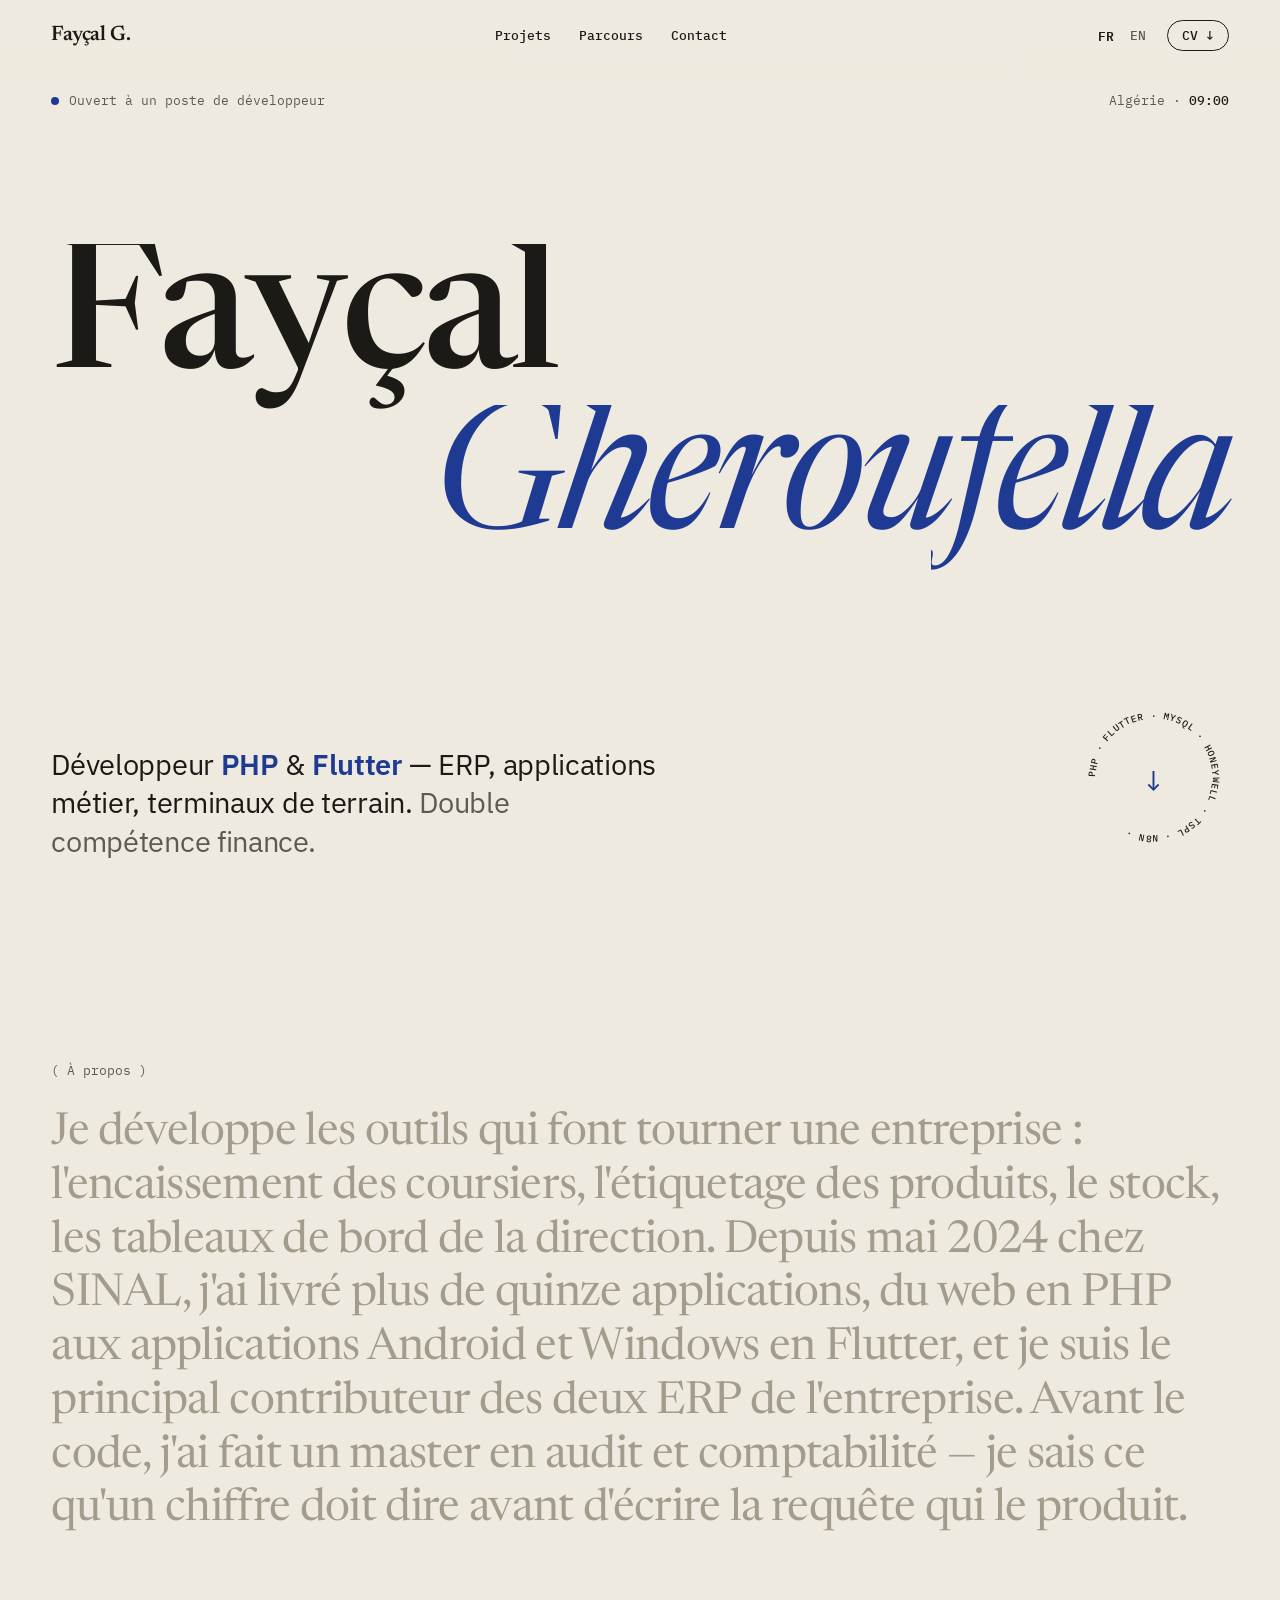
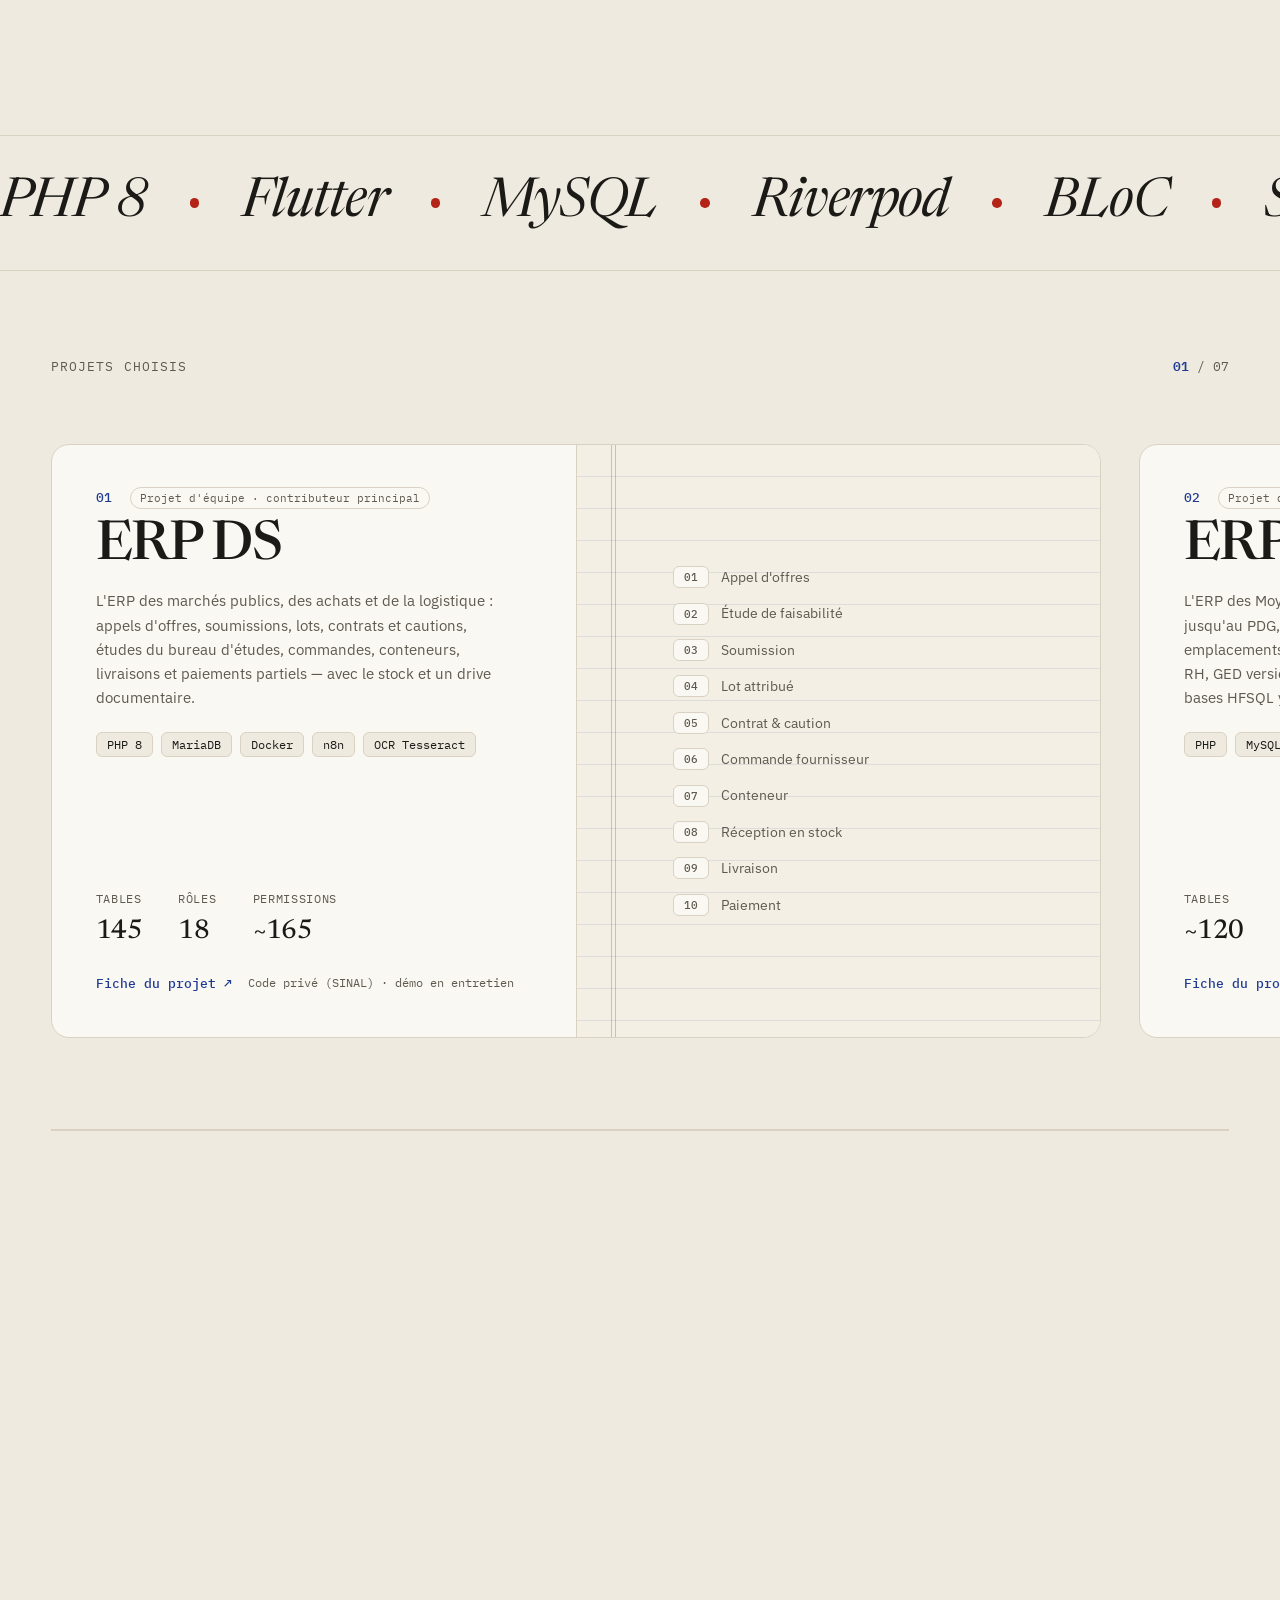
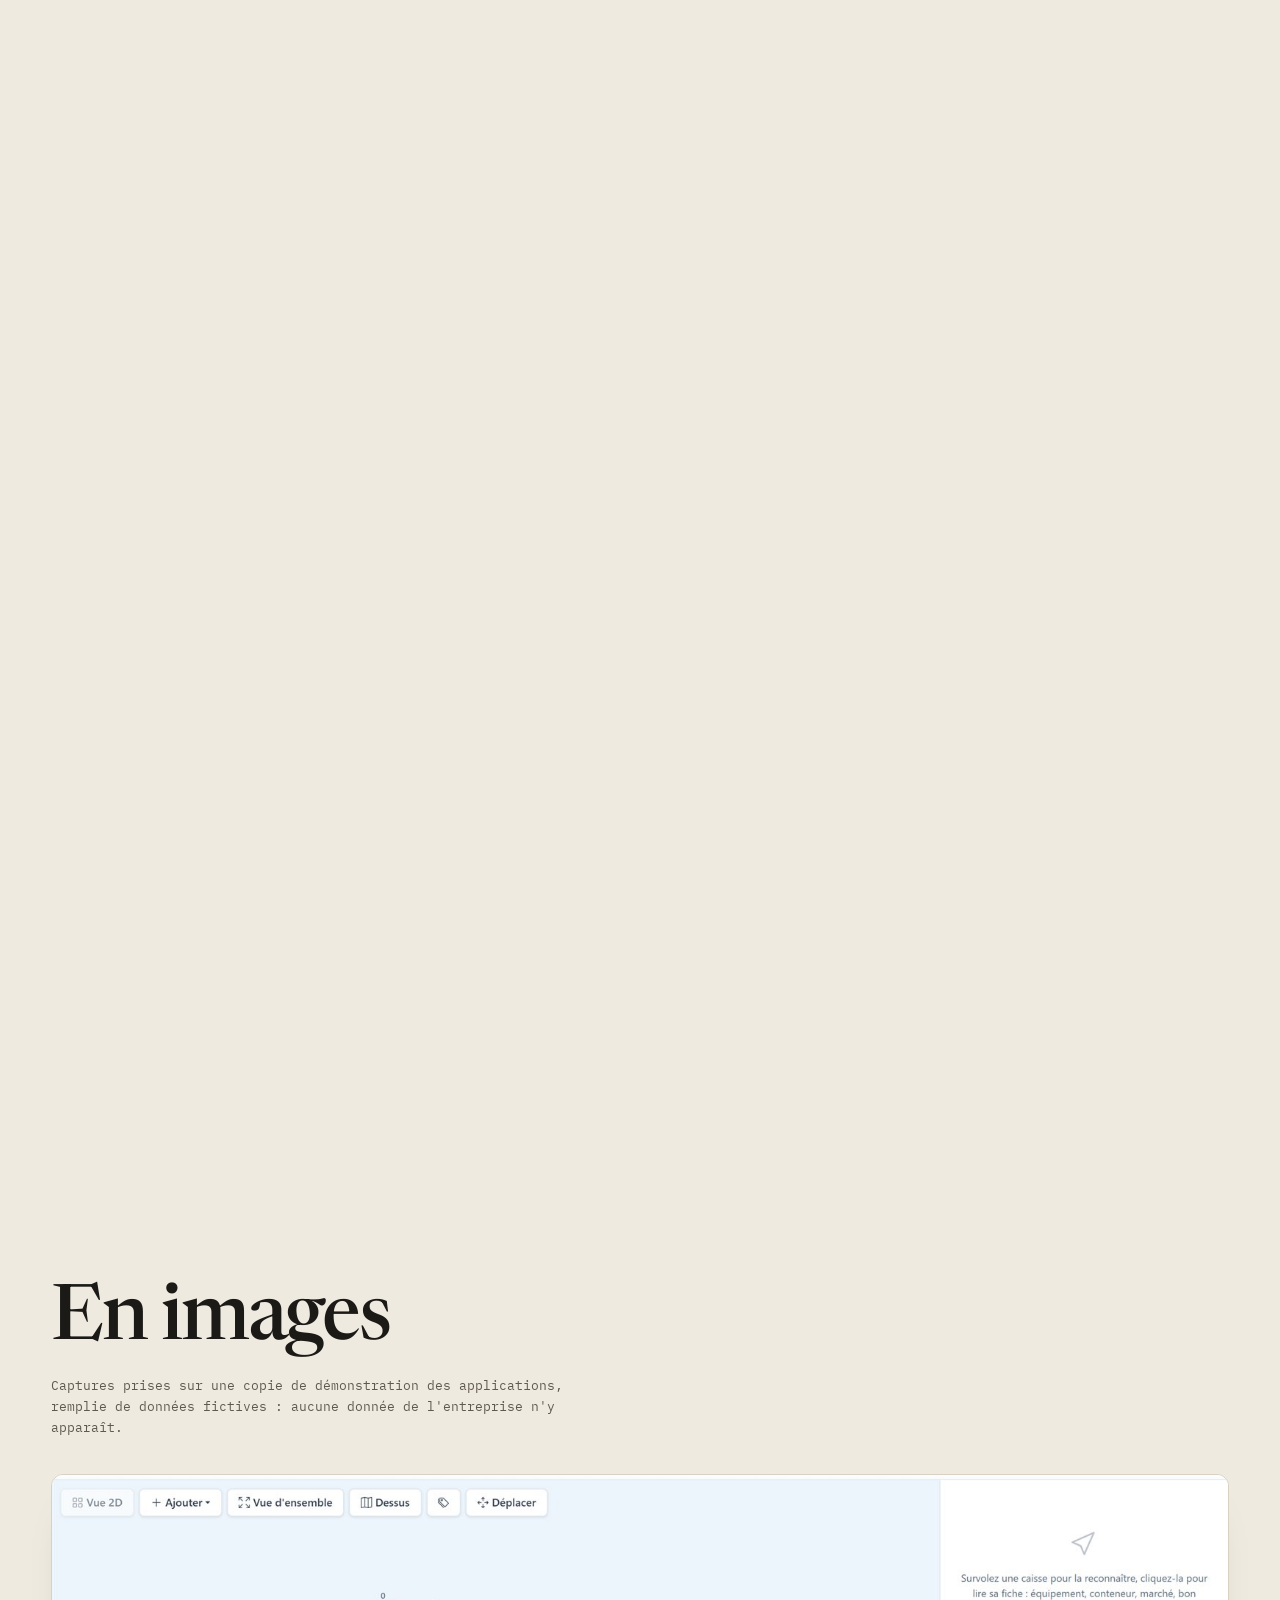
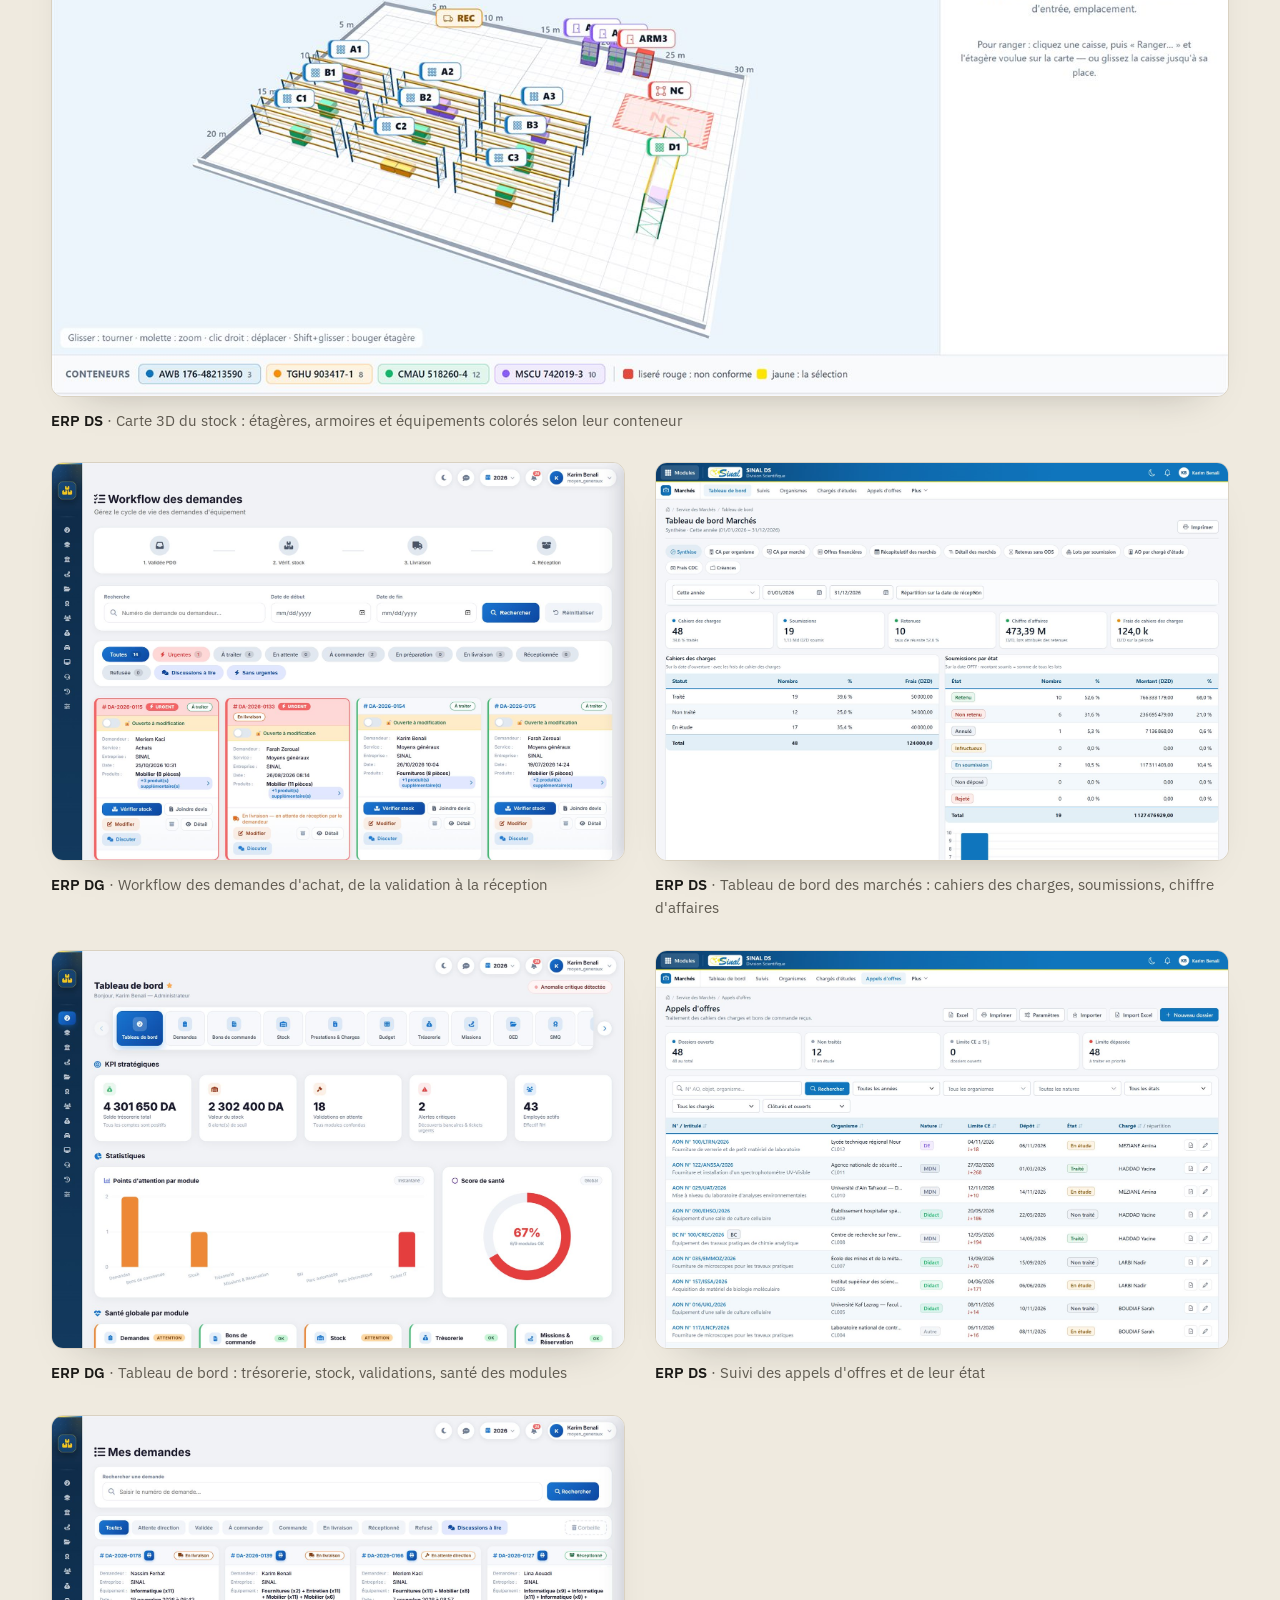
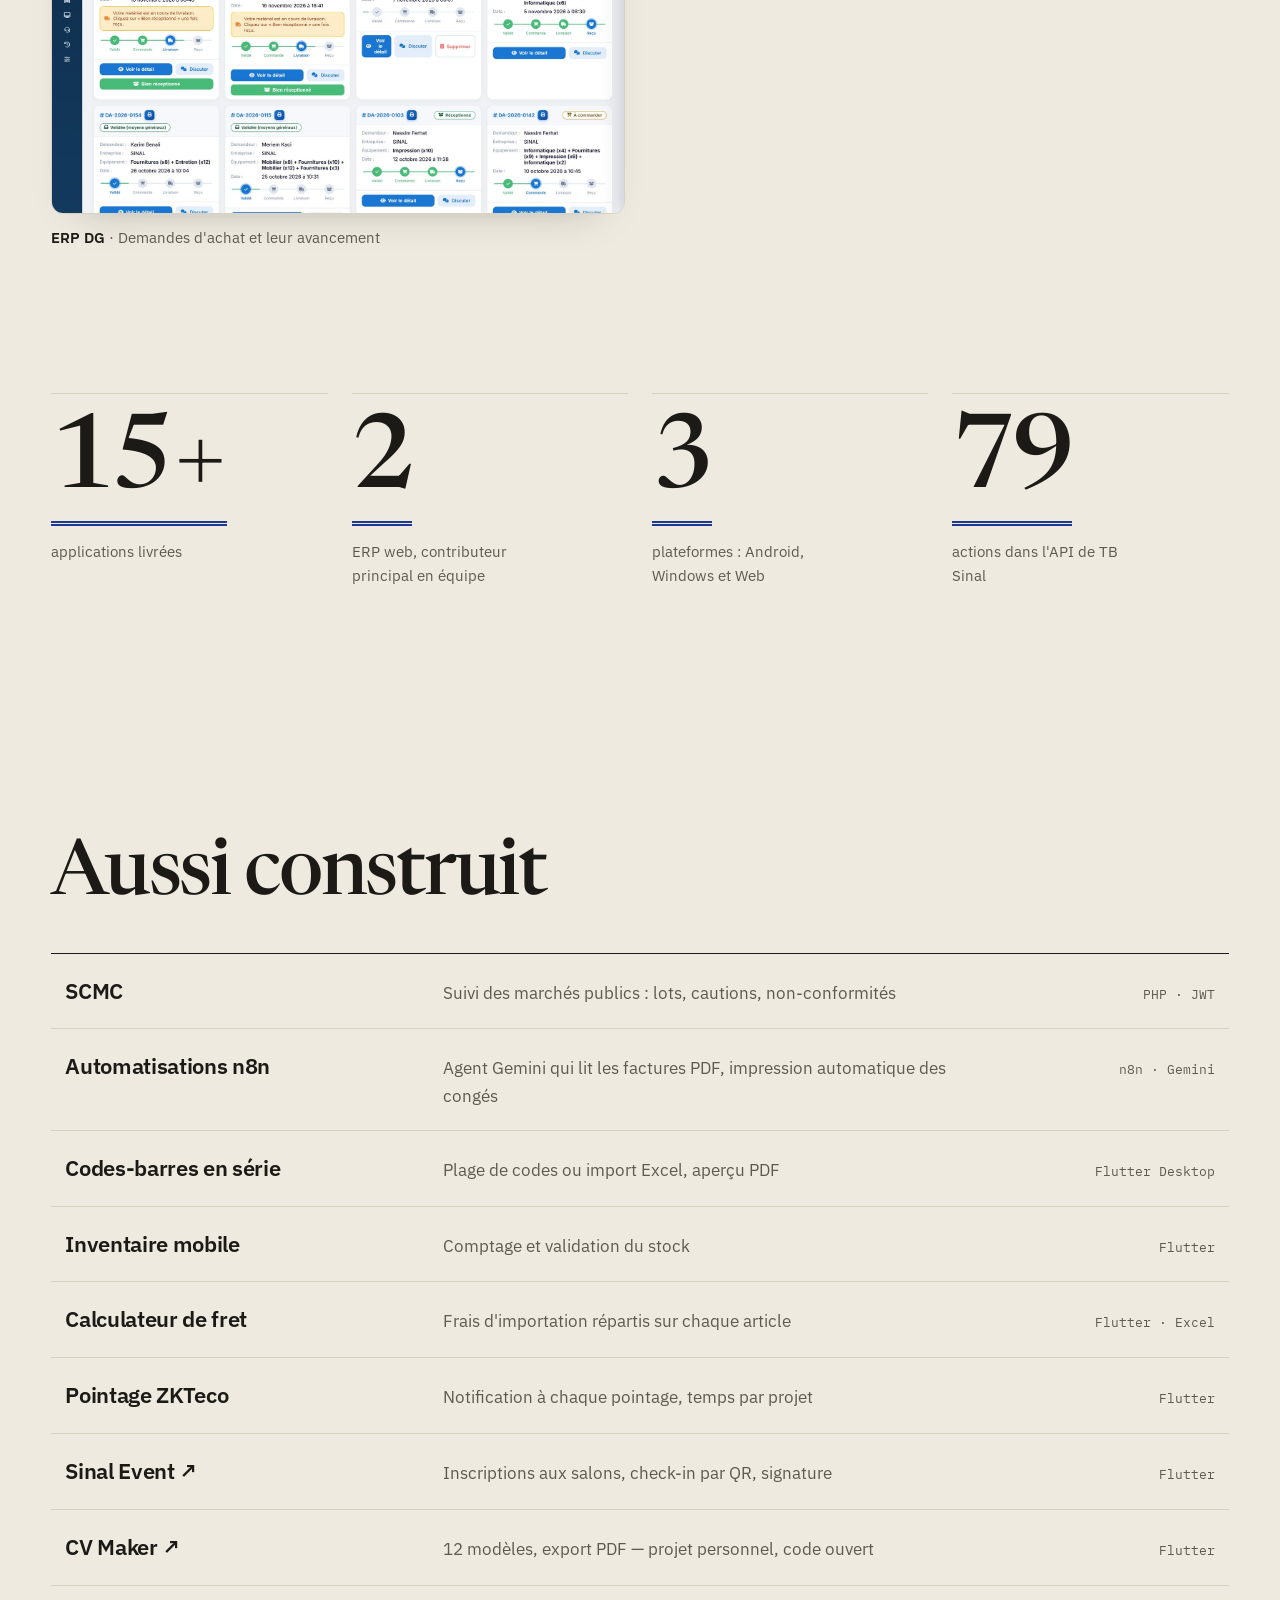
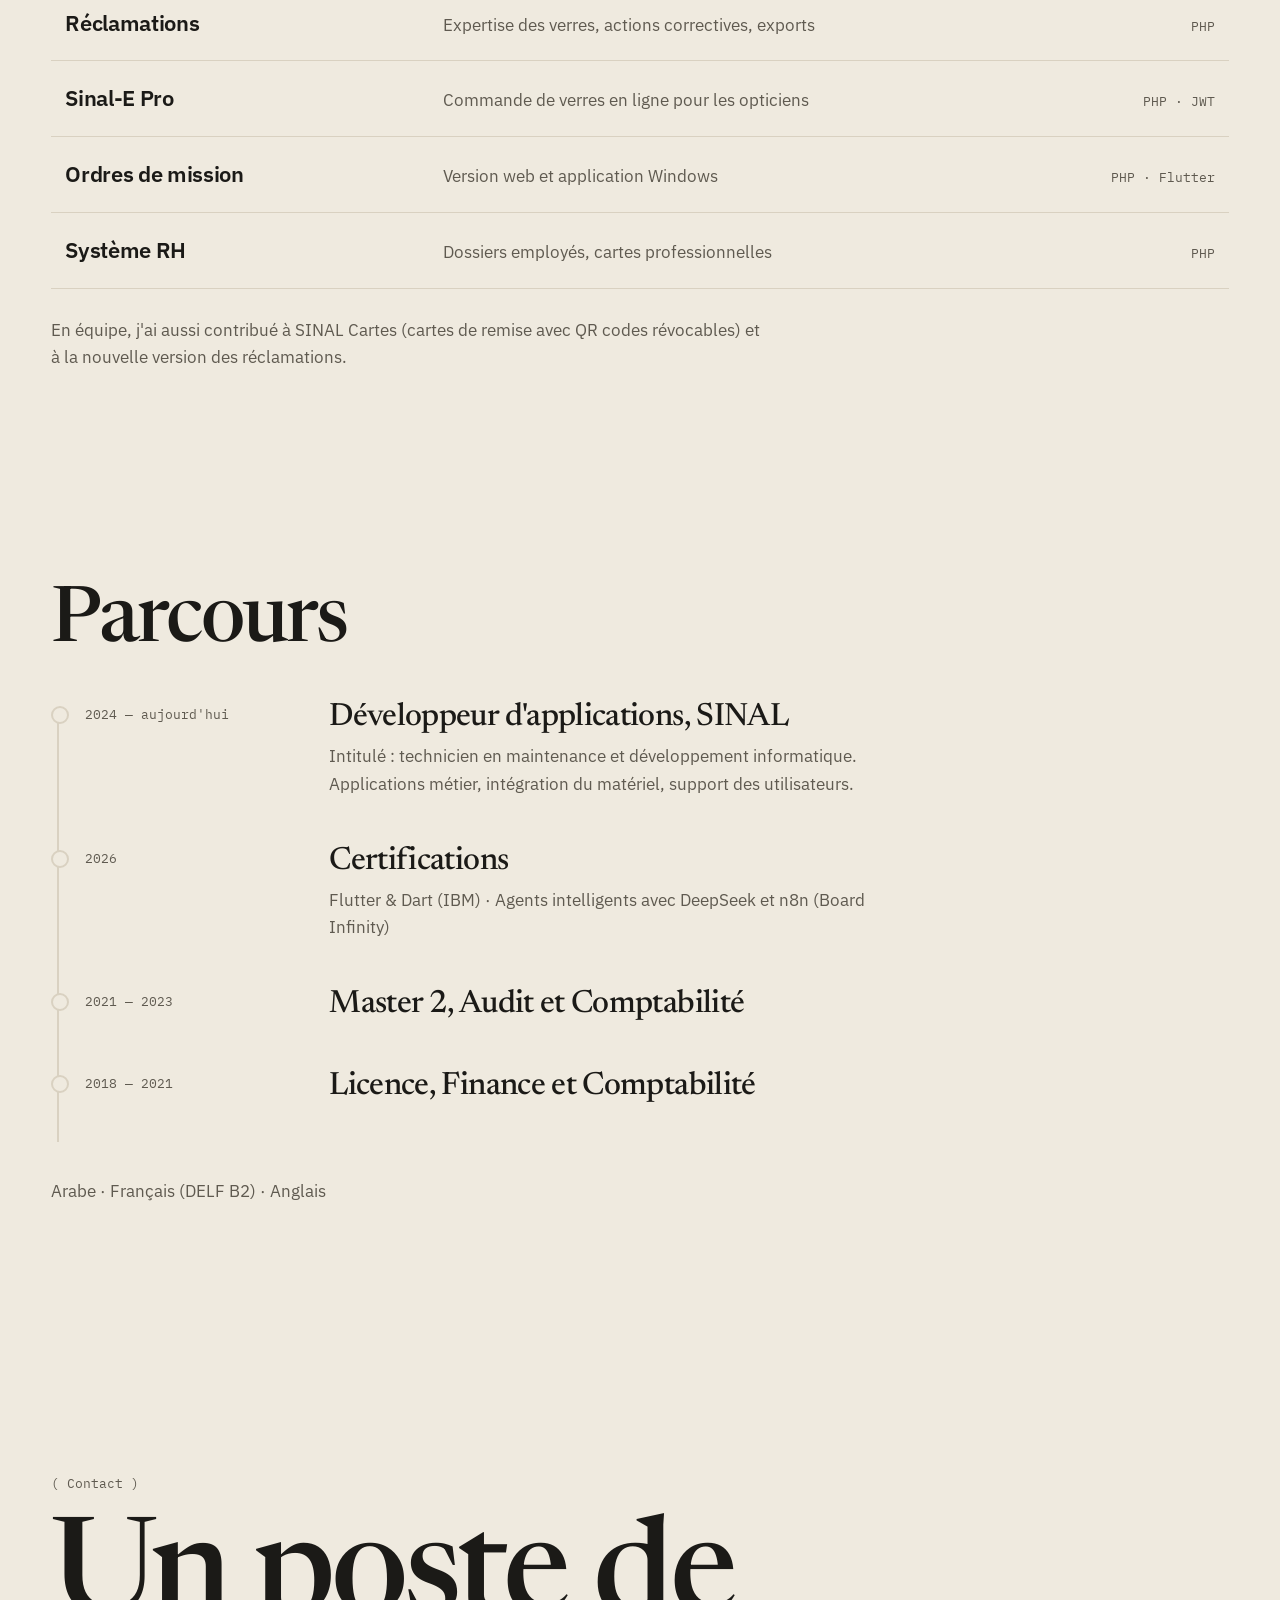
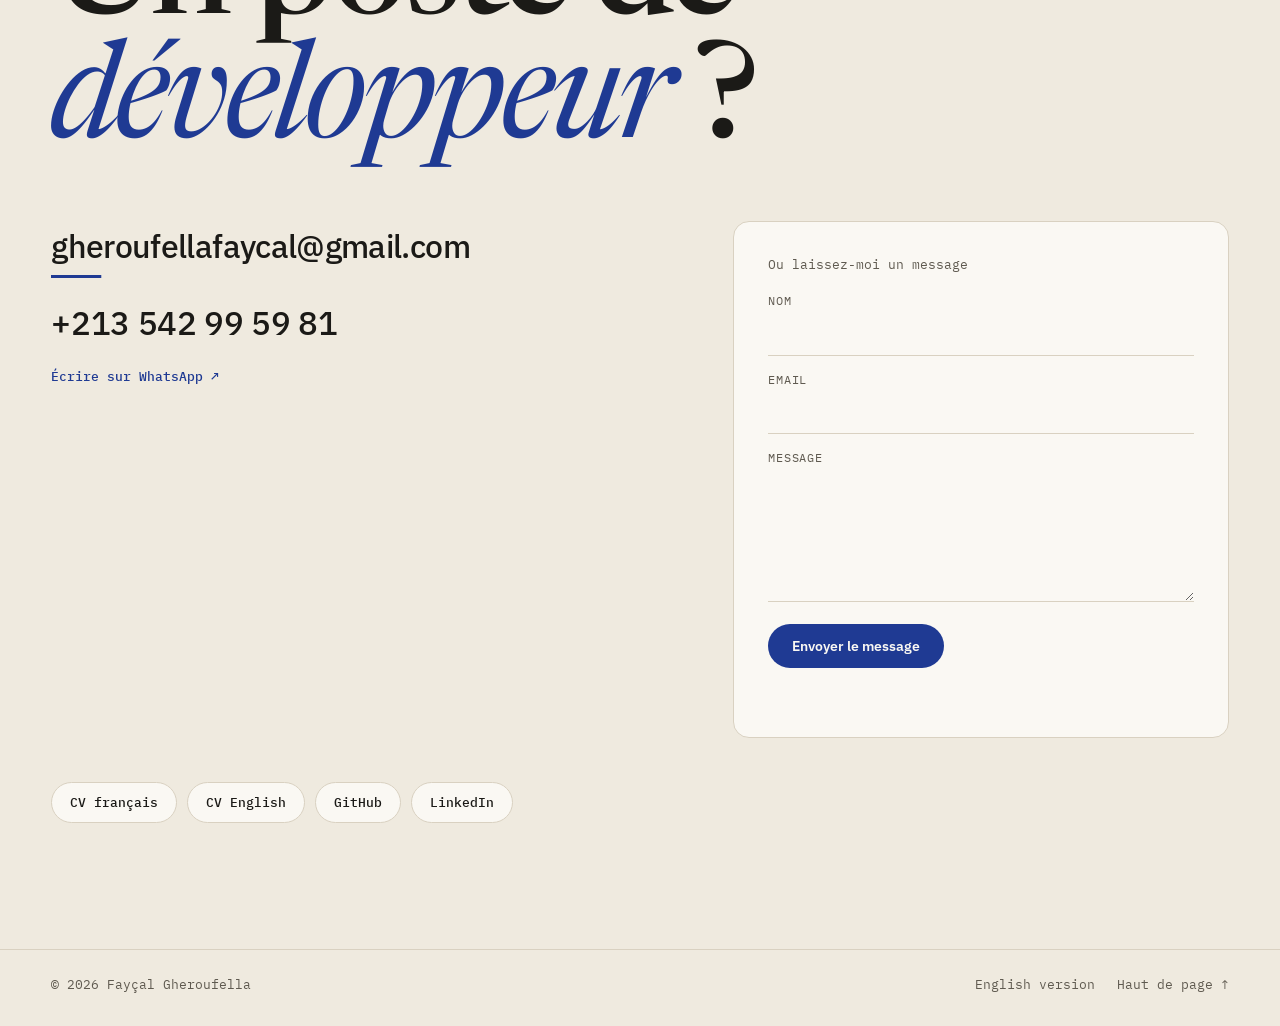
==== commit b6e50c21: "Portfolio : thème « registre » et version anglaise - Nouvelles couleurs : papier, encre noire, bleu " ====
--- a/index.html
+++ b/index.html
@@ -3,11 +3,14 @@
 <head>
 <meta charset="utf-8">
 <meta name="viewport" content="width=device-width, initial-scale=1">
-<meta name="color-scheme" content="dark">
+<meta name="color-scheme" content="light">
 <title>Fayçal Gheroufella — Développeur PHP &amp; Flutter</title>
 <meta name="description" content="Développeur PHP et Flutter en Algérie : applications métier, terminaux Honeywell, impression thermique, ERP. Master en audit et comptabilité.">
-<meta name="theme-color" content="#0b0b0c">
+<meta name="theme-color" content="#efeadf">
 <link rel="canonical" href="https://faysal12369.github.io/faysal/">
+<link rel="alternate" hreflang="fr" href="https://faysal12369.github.io/faysal/">
+<link rel="alternate" hreflang="en" href="https://faysal12369.github.io/faysal/en/">
+<link rel="alternate" hreflang="x-default" href="https://faysal12369.github.io/faysal/">
 <link rel="icon" href="favicon.svg" type="image/svg+xml">
 <meta property="og:type" content="website">
 <meta property="og:url" content="https://faysal12369.github.io/faysal/">
@@ -17,10 +20,11 @@
 <meta property="og:image:width" content="1200">
 <meta property="og:image:height" content="630">
 <meta property="og:locale" content="fr_FR">
+<meta property="og:locale:alternate" content="en_US">
 <meta name="twitter:card" content="summary_large_image">
 <link rel="preconnect" href="https://fonts.googleapis.com">
 <link rel="preconnect" href="https://fonts.gstatic.com" crossorigin>
-<link href="https://fonts.googleapis.com/css2?family=Bricolage+Grotesque:opsz,wdth,wght@12..96,75..100,200..800&family=IBM+Plex+Mono:wght@400;500&display=swap" rel="stylesheet">
+<link href="https://fonts.googleapis.com/css2?family=Newsreader:ital,opsz,wght@0,6..72,400..600;1,6..72,400..600&family=IBM+Plex+Sans:wght@400;500;600&family=IBM+Plex+Mono:wght@400;500&display=swap" rel="stylesheet">
 <link rel="stylesheet" href="style.css">
 </head>
 <body>
@@ -34,7 +38,10 @@
     <a href="#parcours">Parcours</a>
     <a href="#contact">Contact</a>
   </nav>
-  <a class="nav-cv" href="cv/CV_Faycal_Gheroufella_FR.pdf">CV ↓</a>
+  <div class="nav-end">
+    <div class="lang" aria-label="Langue"><span aria-current="true">FR</span><a href="en/" hreflang="en" lang="en" title="English version">EN</a></div>
+    <a class="nav-cv" href="cv/CV_Faycal_Gheroufella_FR.pdf">CV ↓</a>
+  </div>
 </header>
 
 <main id="top">
@@ -281,7 +288,7 @@
 <!-- CONTACT -->
 <section class="contact" id="contact">
   <p class="kicker">( Contact )</p>
-  <h2 class="big-cta">Un poste de<br>développeur&nbsp;?</h2>
+  <h2 class="big-cta">Un poste de<br><em>développeur</em>&nbsp;?</h2>
 
   <div class="contact-grid">
     <div class="direct">
@@ -316,7 +323,7 @@
 
 <footer class="foot">
   <span>© <span id="year">2026</span> Fayçal Gheroufella</span>
-  <a href="#top">Haut de page ↑</a>
+  <nav><a href="en/" hreflang="en" lang="en">English version</a><a href="#top">Haut de page ↑</a></nav>
 </footer>
 
 <script src="app.js"></script>
--- a/style.css
+++ b/style.css
@@ -1,18 +1,25 @@
+/* "Ledger" theme: paper, black ink, fountain-pen blue, and red ink used
+   sparingly — the two inks of an accounting ledger, for a developer who
+   trained in audit and accounting. */
 :root {
-  --bg: #0b0b0c;
-  --bg2: #131315;
-  --bg3: #19191c;
-  --text: #f1efe8;
-  --muted: #8b8a85;
-  --dim: #3b3b3e;
-  --line: #242427;
-  --accent: #d4ff3a;
-  --on-accent: #0b0b0c;
-  --sans: "Bricolage Grotesque", "Segoe UI", Arial, sans-serif;
+  --bg: #efeadf;
+  --bg2: #faf8f3;
+  --bg3: #f4efe4;
+  --text: #1b1a17;
+  --muted: #5f5a50;
+  --dim: #a39b8c;
+  --line: #d9d1c1;
+  --accent: #1f3a93;
+  --accent-soft: rgba(31, 58, 147, .12);
+  --red: #b42318;
+  --on-accent: #faf8f3;
+  --serif: "Newsreader", Georgia, "Times New Roman", serif;
+  --sans: "IBM Plex Sans", "Segoe UI", Arial, sans-serif;
   --mono: "IBM Plex Mono", Consolas, monospace;
   --gutter: clamp(18px, 4vw, 64px);
   --ease: cubic-bezier(.16, 1, .3, 1);
-  color-scheme: dark;
+  --shadow: 0 30px 60px -32px rgba(27, 26, 23, .35);
+  color-scheme: light;
 }
 
 * { box-sizing: border-box; }
@@ -21,8 +28,7 @@
   margin: 0;
   background: var(--bg);
   color: var(--text);
-  font: 400 17px/1.55 var(--sans);
-  font-variation-settings: "opsz" 14;
+  font: 400 17px/1.6 var(--sans);
   overflow-x: hidden;
   -webkit-font-smoothing: antialiased;
 }
@@ -51,18 +57,24 @@
   display: flex;
   align-items: center;
   justify-content: space-between;
+  gap: 16px;
   padding: 20px var(--gutter) 28px;
   font: 500 13px var(--mono);
   color: var(--text);
   background: linear-gradient(var(--bg) 55%, transparent);
 }
-.brand { font: 700 18px var(--sans); letter-spacing: -.02em; }
+.brand { font: 600 21px var(--serif); letter-spacing: -.01em; }
 .nav nav { display: flex; gap: 28px; }
 .nav nav a { position: relative; }
 .nav nav a::after { content: ""; position: absolute; left: 0; right: 0; bottom: -3px; height: 1px; background: currentColor; transform: scaleX(0); transform-origin: right; transition: transform .4s var(--ease); }
 .nav nav a:hover::after { transform: scaleX(1); transform-origin: left; }
-.nav-cv { border: 1px solid currentColor; border-radius: 99px; padding: 6px 14px; transition: background .25s, color .25s; }
-.nav-cv:hover { background: var(--text); color: var(--bg); }
+.nav-end { display: flex; align-items: center; gap: 14px; }
+.lang { display: flex; align-items: center; gap: 2px; }
+.lang a, .lang span { padding: 4px 7px; border-radius: 6px; color: var(--muted); transition: color .2s, background .2s; }
+.lang a:hover { color: var(--accent); background: var(--accent-soft); }
+.lang [aria-current] { color: var(--text); font-weight: 600; }
+.nav-cv { border: 1px solid currentColor; border-radius: 99px; padding: 6px 14px; transition: background .25s, color .25s, border-color .25s; }
+.nav-cv:hover { background: var(--accent); border-color: var(--accent); color: var(--on-accent); }
 
 /* ---------- Hero ---------- */
 .hero {
@@ -74,26 +86,28 @@
 .hero-meta { display: flex; justify-content: space-between; gap: 16px; font: 400 12.5px var(--mono); color: var(--muted); }
 .hero-meta b { color: var(--text); font-weight: 500; }
 .dot { display: inline-block; width: 8px; height: 8px; border-radius: 50%; background: var(--accent); margin-right: 10px; box-shadow: 0 0 0 0 var(--accent); animation: ping 2.2s infinite; }
-@keyframes ping { 0% { box-shadow: 0 0 0 0 rgba(212, 255, 58, .55); } 70%, 100% { box-shadow: 0 0 0 10px rgba(212, 255, 58, 0); } }
+@keyframes ping { 0% { box-shadow: 0 0 0 0 rgba(31, 58, 147, .45); } 70%, 100% { box-shadow: 0 0 0 10px rgba(31, 58, 147, 0); } }
 .name {
   align-self: center;
   margin: 0;
-  font-weight: 700;
-  font-variation-settings: "opsz" 96, "wdth" 82;
-  font-size: clamp(3.6rem, 15.5vw, 16rem);
-  line-height: .86;
-  letter-spacing: -.012em;
+  font-family: var(--serif);
+  font-weight: 500;
+  font-variation-settings: "opsz" 72;
+  font-size: clamp(3.4rem, 14vw, 15rem);
+  line-height: .9;
+  letter-spacing: -.035em;
 }
 .name .row { display: block; white-space: nowrap; }
-.name .r2 { text-align: right; color: var(--accent); }
-/* Each letter rises out of its own mask; the mask is padded so descenders
-   and the cedilla are not clipped, and the padding is cancelled by margins. */
-.char { display: inline-block; overflow: hidden; vertical-align: top; padding: 0 .03em .16em; margin: 0 -.03em -.16em; }
+.name .r2 { text-align: right; color: var(--accent); font-style: italic; font-weight: 400; }
+/* Each letter rises out of its own mask; the mask is padded so descenders,
+   the cedilla and italic overhangs are not clipped, and the padding is
+   cancelled by margins. */
+.char { display: inline-block; overflow: hidden; vertical-align: top; padding: 0 .1em .18em; margin: 0 -.1em -.18em; }
 .char > span { display: inline-block; transform: translateY(110%); animation: up 1.1s var(--ease) forwards; animation-delay: calc(.75s + var(--c) * .04s); }
 @keyframes up { to { transform: none; } }
 .hero-foot { display: flex; align-items: end; justify-content: space-between; gap: 24px; }
-.role { max-width: 34ch; margin: 0; font-size: clamp(1.35rem, 2.5vw, 2.2rem); font-weight: 500; line-height: 1.22; letter-spacing: -.01em; color: var(--text); opacity: 0; animation: fade 1s var(--ease) 1.4s forwards; }
-.role em { font-style: normal; color: var(--accent); }
+.role { max-width: 36ch; margin: 0; font-size: clamp(1.25rem, 2.3vw, 2rem); font-weight: 400; line-height: 1.3; letter-spacing: -.01em; color: var(--text); opacity: 0; animation: fade 1s var(--ease) 1.4s forwards; }
+.role em { font-style: normal; font-weight: 600; color: var(--accent); }
 .role-plus { color: var(--muted); }
 @keyframes fade { to { opacity: 1; } }
 .badge { position: relative; width: clamp(110px, 12vw, 150px); aspect-ratio: 1; flex: none; opacity: 0; animation: fade 1s 1.5s forwards; }
@@ -107,28 +121,31 @@
 .kicker { font: 400 13px var(--mono); color: var(--muted); margin: 0 0 28px; }
 .words {
   margin: 0;
-  font-weight: 500;
-  font-variation-settings: "opsz" 60, "wdth" 92;
-  font-size: clamp(1.7rem, 3.9vw, 3.6rem);
-  line-height: 1.12;
-  letter-spacing: -.02em;
+  font-family: var(--serif);
+  font-weight: 400;
+  font-variation-settings: "opsz" 60;
+  font-size: clamp(1.6rem, 3.5vw, 3.3rem);
+  line-height: 1.2;
+  letter-spacing: -.015em;
 }
 .w { color: var(--dim); transition: color .35s; }
 .w.lit { color: var(--text); }
 
 /* ---------- Marquee ---------- */
-.marquee { border-top: 1px solid var(--line); border-bottom: 1px solid var(--line); overflow: hidden; padding: 26px 0; }
+.marquee { border-top: 1px solid var(--line); border-bottom: 1px solid var(--line); overflow: hidden; padding: 24px 0; }
 .marquee-track { display: flex; width: max-content; animation: marquee 38s linear infinite; }
 .marquee span {
   display: inline-flex;
   align-items: center;
-  font-weight: 600;
-  font-variation-settings: "opsz" 72, "wdth" 85;
-  font-size: clamp(1.8rem, 4.4vw, 3.8rem);
+  font-family: var(--serif);
+  font-style: italic;
+  font-weight: 400;
+  font-variation-settings: "opsz" 72;
+  font-size: clamp(1.8rem, 4.2vw, 3.6rem);
   letter-spacing: -.02em;
   white-space: nowrap;
 }
-.marquee span::after { content: ""; width: .28em; height: .28em; border-radius: 50%; background: var(--accent); margin: 0 .7em; }
+.marquee span::after { content: ""; width: .18em; height: .18em; border-radius: 50%; background: var(--red); margin: 0 .8em; }
 @keyframes marquee { to { transform: translateX(-50%); } }
 
 /* ---------- Horizontal projects ---------- */
@@ -137,7 +154,7 @@
 .hs-head { position: absolute; top: 84px; left: var(--gutter); right: var(--gutter); display: flex; justify-content: space-between; align-items: baseline; }
 .hs-head h2 { margin: 0; font: 400 13px var(--mono); color: var(--muted); text-transform: uppercase; letter-spacing: .08em; }
 .hs-count { margin: 0; font: 400 13px var(--mono); color: var(--muted); }
-.hs-count b { color: var(--accent); font-weight: 500; }
+.hs-count b { color: var(--accent); font-weight: 600; }
 .track { display: flex; gap: 3vw; padding: 40px var(--gutter) 0; will-change: transform; }
 /* Keeps a margin after the last card (the track's right padding is not scrollable). */
 .track::after { content: ""; flex: 0 0 1px; }
@@ -148,25 +165,26 @@
   grid-template-columns: minmax(0, 1fr) minmax(0, 1fr);
   background: var(--bg2);
   border: 1px solid var(--line);
-  border-radius: 24px;
+  border-radius: 18px;
   overflow: hidden;
 }
 .card-text { padding: clamp(24px, 3.4vw, 48px); display: flex; flex-direction: column; min-height: 0; }
 .card-num { margin: 0; font: 500 13px var(--mono); color: var(--accent); }
 .card h3 {
   margin: 14px 0 16px;
-  font-weight: 700;
-  font-variation-settings: "opsz" 96, "wdth" 85;
-  font-size: clamp(2.2rem, 4.3vw, 4.2rem);
-  line-height: .95;
-  letter-spacing: -.01em;
+  font-family: var(--serif);
+  font-weight: 500;
+  font-variation-settings: "opsz" 72;
+  font-size: clamp(2.2rem, 4.2vw, 4rem);
+  line-height: .98;
+  letter-spacing: -.025em;
 }
 .card-lead { margin: 0; color: var(--muted); font-size: clamp(.95rem, 1.15vw, 1.05rem); max-width: 46ch; }
 .tags { list-style: none; display: flex; flex-wrap: wrap; gap: 8px; margin: 22px 0 0; padding: 0; }
-.tags li { font: 400 12px var(--mono); padding: 5px 11px; border: 1px solid var(--line); border-radius: 99px; color: var(--text); }
+.tags li { font: 400 12px var(--mono); padding: 4px 10px; border: 1px solid var(--line); border-radius: 6px; color: var(--text); background: var(--bg); }
 .stats { display: flex; gap: 36px; margin: auto 0 0; padding-top: 22px; }
 .stats dt { font: 400 11.5px var(--mono); color: var(--muted); text-transform: uppercase; letter-spacing: .06em; }
-.stats dd { margin: 4px 0 0; font-weight: 600; font-size: 1.5rem; letter-spacing: -.02em; }
+.stats dd { margin: 4px 0 0; font-family: var(--serif); font-weight: 500; font-size: 1.7rem; letter-spacing: -.02em; font-variant-numeric: lining-nums; }
 .card-link { align-self: start; margin-top: 22px; font: 500 13px var(--mono); color: var(--accent); border-bottom: 1px solid transparent; transition: border-color .2s; }
 .card-link:hover { border-color: var(--accent); }
 .card-foot { display: flex; flex-wrap: wrap; align-items: baseline; gap: 6px 16px; margin: 22px 0 0; }
@@ -181,20 +199,23 @@
   .card h3 { margin: 8px 0 10px; font-size: clamp(1.9rem, 3.4vw, 3rem); }
   .card-lead { font-size: .92rem; line-height: 1.45; }
   .tags { margin-top: 14px; gap: 6px; }
-  .tags li { padding: 3px 9px; font-size: 11px; }
+  .tags li { padding: 2px 8px; font-size: 11px; }
   .stats { padding-top: 14px; gap: 28px; }
-  .stats dd { font-size: 1.25rem; }
+  .stats dd { font-size: 1.4rem; }
   .card-foot { margin-top: 14px; }
 }
 /* Visual: real screenshot (Déploiement) */
-.card-visual .shot { width: 92%; height: auto; max-height: 88%; object-fit: contain; border-radius: 12px; border: 1px solid var(--line); box-shadow: 0 40px 80px -40px #000; }
+.card-visual .shot { width: 92%; height: auto; max-height: 88%; object-fit: contain; border-radius: 10px; border: 1px solid var(--line); box-shadow: var(--shadow); }
+/* Ledger paper: ruled lines in blue, a double margin rule in red. */
 .card-visual {
+  --m: 34px;
+  --rule: rgba(180, 35, 24, .28);
   position: relative;
   display: grid;
   place-items: center;
   background:
-    linear-gradient(var(--line) 1px, transparent 1px) 0 0 / 32px 32px,
-    linear-gradient(90deg, var(--line) 1px, transparent 1px) 0 0 / 32px 32px,
+    linear-gradient(90deg, transparent var(--m), var(--rule) var(--m) calc(var(--m) + 1px), transparent calc(var(--m) + 1px) calc(var(--m) + 4px), var(--rule) calc(var(--m) + 4px) calc(var(--m) + 5px), transparent calc(var(--m) + 5px)),
+    repeating-linear-gradient(transparent 0 31px, rgba(31, 58, 147, .1) 31px 32px),
     var(--bg3);
   border-left: 1px solid var(--line);
   overflow: hidden;
@@ -228,12 +249,13 @@
   padding: 3px 0;
   border: 1px solid var(--line);
   border-radius: 6px;
+  background: var(--bg2);
 }
 .pipeline li:nth-child(1) { --n: 1; } .pipeline li:nth-child(2) { --n: 2; } .pipeline li:nth-child(3) { --n: 3; } .pipeline li:nth-child(4) { --n: 4; } .pipeline li:nth-child(5) { --n: 5; }
 .pipeline li:nth-child(6) { --n: 6; } .pipeline li:nth-child(7) { --n: 7; } .pipeline li:nth-child(8) { --n: 8; } .pipeline li:nth-child(9) { --n: 9; } .pipeline li:nth-child(10) { --n: 10; }
 @keyframes stage { 0%, 2% { color: var(--muted); } 5%, 78% { color: var(--text); } 90%, 100% { color: var(--muted); } }
 .pipeline li::before { animation: stageNum 9s infinite; animation-delay: inherit; }
-@keyframes stageNum { 0%, 2% { background: transparent; color: var(--muted); border-color: var(--line); } 5%, 78% { background: var(--accent); color: var(--on-accent); border-color: var(--accent); } 90%, 100% { background: transparent; color: var(--muted); border-color: var(--line); } }
+@keyframes stageNum { 0%, 2% { background: var(--bg2); color: var(--muted); border-color: var(--line); } 5%, 78% { background: var(--accent); color: var(--on-accent); border-color: var(--accent); } 90%, 100% { background: var(--bg2); color: var(--muted); border-color: var(--line); } }
 
 /* Visual: purchase approval chain (ERP DG) */
 .approval { list-style: none; margin: 0; padding: 0; width: min(330px, 84%); }
@@ -245,7 +267,7 @@
   padding: 14px 16px 14px 46px;
   margin-bottom: 14px;
   border: 1px solid var(--line);
-  border-radius: 12px;
+  border-radius: 10px;
   background: var(--bg2);
   animation: approve 7s infinite;
   animation-delay: calc(var(--n) * .9s);
@@ -259,27 +281,27 @@
 @keyframes tick { 0%, 3% { background: transparent; border-color: var(--line); } 7%, 80% { background: var(--accent); border-color: var(--accent); } 92%, 100% { background: transparent; border-color: var(--line); } }
 
 /* Visual: phone (SinalGo) */
-.phone { width: 230px; height: 440px; border: 9px solid #26262a; border-radius: 38px; background: #0d0d0e; padding: 30px 16px 16px; box-shadow: 0 40px 80px -40px #000; }
-.ph-title { margin: 0 0 14px; font-weight: 700; font-size: 18px; }
-.ph-scan { position: relative; height: 70px; border-radius: 10px; background: #f1efe8; overflow: hidden; display: grid; place-items: center; }
+.phone { width: 230px; height: 440px; border: 9px solid #1f1e1b; border-radius: 38px; background: #fdfcf9; color: var(--text); padding: 30px 16px 16px; box-shadow: var(--shadow); }
+.ph-title { margin: 0 0 14px; font: 600 19px var(--serif); }
+.ph-scan { position: relative; height: 70px; border-radius: 10px; background: #fff; border: 1px solid var(--line); overflow: hidden; display: grid; place-items: center; }
 .ph-bars { width: 80%; height: 46px; background: repeating-linear-gradient(90deg, #111 0 2px, transparent 2px 4px, #111 4px 7px, transparent 7px 8px, #111 8px 9px, transparent 9px 12px); }
-.ph-laser { position: absolute; top: 0; bottom: 0; left: 8%; width: 2px; background: #ff3b30; box-shadow: 0 0 10px 2px rgba(255, 59, 48, .7); animation: laser 1.6s ease-in-out infinite alternate; }
+.ph-laser { position: absolute; top: 0; bottom: 0; left: 8%; width: 2px; background: var(--red); box-shadow: 0 0 10px 2px rgba(180, 35, 24, .55); animation: laser 1.6s ease-in-out infinite alternate; }
 @keyframes laser { to { left: 90%; } }
 .ph-steps { list-style: none; margin: 18px 0 0; padding: 0; counter-reset: s; }
-.ph-steps li { position: relative; padding: 9px 0 9px 26px; border-bottom: 1px solid #1f1f22; font-size: 13px; color: var(--muted); counter-increment: s; animation: stepOn 7.5s infinite; animation-delay: calc(var(--s, 0) * 1s); }
+.ph-steps li { position: relative; padding: 9px 0 9px 26px; border-bottom: 1px solid #ebe5d8; font-size: 13px; color: var(--muted); counter-increment: s; animation: stepOn 7.5s infinite; animation-delay: calc(var(--s, 0) * 1s); }
 .ph-steps li::before { content: ""; position: absolute; left: 0; top: 12px; width: 12px; height: 12px; border-radius: 50%; border: 1.5px solid currentColor; }
 .ph-steps li:nth-child(1) { --s: 0; } .ph-steps li:nth-child(2) { --s: 1; } .ph-steps li:nth-child(3) { --s: 2; } .ph-steps li:nth-child(4) { --s: 3; } .ph-steps li:nth-child(5) { --s: 4; }
 @keyframes stepOn { 0%, 4% { color: var(--muted); } 8%, 70% { color: var(--accent); } 80%, 100% { color: var(--muted); } }
 
 /* Visual: printing label */
 .feed { position: relative; width: min(330px, 80%); padding-top: 18px; }
-.feed-slot { position: absolute; top: 0; left: -14px; right: -14px; height: 18px; border-radius: 9px 9px 3px 3px; background: #26262a; box-shadow: inset 0 -4px 0 #0b0b0c; }
-.feed-label { background: #f6f3ea; color: #111; padding: 16px 16px 12px; font: 500 11px var(--mono); clip-path: inset(0 0 100% 0); animation: printFeed 6s infinite; }
+.feed-slot { position: absolute; top: 0; left: -14px; right: -14px; height: 18px; border-radius: 9px 9px 3px 3px; background: #2a2925; box-shadow: inset 0 -4px 0 #11100e; }
+.feed-label { background: #fff; color: #111; padding: 16px 16px 12px; font: 500 11px var(--mono); box-shadow: 0 14px 28px -16px rgba(27, 26, 23, .4); clip-path: inset(0 0 100% 0); animation: printFeed 6s infinite; }
 @keyframes printFeed {
   0% { clip-path: inset(0 0 100% 0); opacity: 1; }
-  28% { clip-path: inset(0 0 0 0); opacity: 1; }
-  90% { clip-path: inset(0 0 0 0); opacity: 1; }
-  100% { clip-path: inset(0 0 0 0); opacity: 0; }
+  28% { clip-path: inset(0 -30px -30px -30px); opacity: 1; }
+  90% { clip-path: inset(0 -30px -30px -30px); opacity: 1; }
+  100% { clip-path: inset(0 -30px -30px -30px); opacity: 0; }
 }
 .fl-top { display: flex; gap: 14px; align-items: center; margin-bottom: 10px; }
 .fl-top b { font: 800 34px/1 Arial, sans-serif; letter-spacing: -2px; }
@@ -289,7 +311,7 @@
 
 /* Visual: ERP modules */
 .modules { display: grid; grid-template-columns: repeat(3, minmax(0, 1fr)); gap: 7px; width: min(420px, 86%); }
-.mod { font: 400 11.5px var(--mono); padding: 9px 10px; border: 1px solid var(--line); border-radius: 8px; background: var(--bg2); color: var(--muted); white-space: nowrap; overflow: hidden; text-overflow: ellipsis; animation: modOn 6.6s infinite; animation-delay: calc(var(--i) * .25s); }
+.mod { font: 400 11.5px var(--mono); padding: 9px 10px; border: 1px solid var(--line); border-radius: 6px; background: var(--bg2); color: var(--muted); white-space: nowrap; overflow: hidden; text-overflow: ellipsis; animation: modOn 6.6s infinite; animation-delay: calc(var(--i) * .25s); }
 @keyframes modOn { 0%, 3% { background: var(--bg2); color: var(--muted); border-color: var(--line); } 6%, 60% { background: var(--accent); color: var(--on-accent); border-color: var(--accent); } 70%, 100% { background: var(--bg2); color: var(--text); border-color: var(--line); } }
 
 /* Visual: KPIs */
@@ -297,8 +319,8 @@
 .kpis li { display: grid; grid-template-columns: 1fr; gap: 6px; padding: 11px 0; border-bottom: 1px solid var(--line); font-size: 14px; }
 .kpis i { display: block; height: 6px; border-radius: 3px; background: var(--accent); transform-origin: left; animation: grow 4.8s var(--ease) infinite; }
 .kpis li:nth-child(1) i { width: 82%; } .kpis li:nth-child(2) i { width: 64%; animation-delay: .15s; }
-.kpis li:nth-child(3) i { width: 91%; animation-delay: .3s; } .kpis li:nth-child(4) i { width: 47%; animation-delay: .45s; background: #ff6b4a; }
-.kpis li:nth-child(5) i { width: 28%; animation-delay: .6s; background: var(--muted); } .kpis li:nth-child(6) i { width: 73%; animation-delay: .75s; }
+.kpis li:nth-child(3) i { width: 91%; animation-delay: .3s; } .kpis li:nth-child(4) i { width: 47%; animation-delay: .45s; background: var(--red); }
+.kpis li:nth-child(5) i { width: 28%; animation-delay: .6s; background: var(--dim); } .kpis li:nth-child(6) i { width: 73%; animation-delay: .75s; }
 @keyframes grow { 0% { transform: scaleX(0); } 35%, 85% { transform: scaleX(1); } 100% { transform: scaleX(0); } }
 
 /* ---------- Screenshots ---------- */
@@ -308,7 +330,7 @@
 .shots-grid { display: grid; grid-template-columns: repeat(2, minmax(0, 1fr)); gap: clamp(16px, 2.4vw, 32px); }
 .shot-fig { margin: 0; }
 .shot-fig.wide { grid-column: 1 / -1; }
-.shot-fig a { display: block; overflow: hidden; border: 1px solid var(--line); border-radius: 16px; background: var(--bg2); }
+.shot-fig a { display: block; overflow: hidden; border: 1px solid var(--line); border-radius: 12px; background: var(--bg2); box-shadow: 0 20px 40px -30px rgba(27, 26, 23, .35); }
 .shot-fig img { display: block; width: 100%; height: auto; transition: transform .6s var(--ease); }
 .shot-fig a:hover img { transform: scale(1.02); }
 .shot-fig figcaption { margin-top: 12px; color: var(--muted); font-size: 14.5px; }
@@ -318,13 +340,25 @@
 /* ---------- Numbers ---------- */
 .numbers { display: grid; grid-template-columns: repeat(4, minmax(0, 1fr)); padding: 16vh var(--gutter); gap: 24px; }
 .numbers div { border-top: 1px solid var(--line); padding-top: 18px; }
-.numbers b { display: block; font-weight: 700; font-variation-settings: "opsz" 96, "wdth" 82; font-size: clamp(3.4rem, 8vw, 7.5rem); line-height: .9; letter-spacing: -.01em; font-variant-numeric: tabular-nums; }
-.numbers span { display: block; margin-top: 10px; color: var(--muted); font-size: 15px; max-width: 22ch; }
+/* Totals are double-underlined, as in a ledger. */
+.numbers b {
+  display: inline-block;
+  font-family: var(--serif);
+  font-weight: 500;
+  font-variation-settings: "opsz" 72;
+  font-size: clamp(3.4rem, 8vw, 7.5rem);
+  line-height: 1;
+  letter-spacing: -.03em;
+  font-variant-numeric: lining-nums tabular-nums;
+  padding-bottom: .06em;
+  border-bottom: 5px double var(--accent);
+}
+.numbers span { display: block; margin-top: 14px; color: var(--muted); font-size: 15px; max-width: 22ch; }
 
 /* ---------- Lists ---------- */
-.sec-title { margin: 0 0 40px; font-weight: 700; font-variation-settings: "opsz" 96, "wdth" 85; font-size: clamp(2.6rem, 6vw, 5.4rem); line-height: .92; letter-spacing: -.01em; }
+.sec-title { margin: 0 0 40px; font-family: var(--serif); font-weight: 500; font-variation-settings: "opsz" 72; font-size: clamp(2.6rem, 6vw, 5.4rem); line-height: .95; letter-spacing: -.03em; }
 .more, .journey { padding: 12vh var(--gutter); }
-.list { list-style: none; margin: 0; padding: 0; border-top: 1px solid var(--line); }
+.list { list-style: none; margin: 0; padding: 0; border-top: 1px solid var(--text); }
 .list li {
   display: grid;
   grid-template-columns: minmax(0, .9fr) minmax(0, 1.4fr) minmax(0, .5fr);
@@ -334,7 +368,7 @@
   border-bottom: 1px solid var(--line);
   transition: background .3s var(--ease), color .3s;
 }
-.l-name { font-weight: 600; font-size: clamp(1.15rem, 1.9vw, 1.6rem); letter-spacing: -.02em; transition: transform .4s var(--ease); }
+.l-name { font-weight: 600; font-size: clamp(1.1rem, 1.7vw, 1.45rem); letter-spacing: -.015em; transition: transform .4s var(--ease); }
 .l-desc { color: var(--muted); transition: color .3s; }
 .l-tech { font: 400 12.5px var(--mono); color: var(--muted); text-align: right; transition: color .3s; }
 .list li:hover { background: var(--accent); color: var(--on-accent); }
@@ -349,13 +383,14 @@
 .timeline li { position: relative; display: grid; grid-template-columns: 220px minmax(0, 1fr); gap: 24px; padding: 0 0 46px; }
 .timeline li::before { content: ""; position: absolute; left: -34px; top: 6px; width: 14px; height: 14px; border-radius: 50%; background: var(--bg); border: 2px solid var(--line); transition: border-color .3s, background .3s; }
 .timeline li.on::before { border-color: var(--accent); background: var(--accent); }
-.t-when { font: 400 13px var(--mono); color: var(--muted); padding-top: 4px; }
-.timeline h3 { margin: 0; font-weight: 600; font-size: clamp(1.3rem, 2.4vw, 2rem); letter-spacing: -.02em; line-height: 1.1; }
+.t-when { font: 400 13px var(--mono); color: var(--muted); padding-top: 6px; }
+.timeline h3 { margin: 0; font-family: var(--serif); font-weight: 500; font-size: clamp(1.4rem, 2.5vw, 2.1rem); letter-spacing: -.02em; line-height: 1.1; }
 .timeline p { margin: 8px 0 0; color: var(--muted); max-width: 60ch; }
 
 /* ---------- Contact ---------- */
 .contact { padding: 18vh var(--gutter) 14vh; }
-.big-cta { margin: 0 0 6vh; font-weight: 700; font-variation-settings: "opsz" 96, "wdth" 82; font-size: clamp(3.2rem, 11vw, 11rem); line-height: .88; letter-spacing: -.012em; }
+.big-cta { margin: 0 0 6vh; font-family: var(--serif); font-weight: 500; font-variation-settings: "opsz" 72; font-size: clamp(3.2rem, 10.5vw, 10.5rem); line-height: .92; letter-spacing: -.035em; }
+.big-cta em { font-weight: 400; color: var(--accent); }
 .mail { position: relative; display: inline-block; font-weight: 500; font-size: clamp(1.4rem, 4.2vw, 3.6rem); letter-spacing: -.02em; overflow-wrap: anywhere; padding-bottom: 6px; }
 .mail::after { content: ""; position: absolute; left: 0; right: 0; bottom: 0; height: 3px; background: var(--accent); transform: scaleX(.12); transform-origin: left; transition: transform .6s var(--ease); }
 .mail:hover::after { transform: scaleX(1); }
@@ -367,7 +402,7 @@
 .wa { font: 500 13px var(--mono); color: var(--accent); border-bottom: 1px solid transparent; transition: border-color .2s; }
 .wa:hover { border-color: var(--accent); }
 
-.form { display: grid; gap: 16px; padding: clamp(22px, 3vw, 34px); background: var(--bg2); border: 1px solid var(--line); border-radius: 20px; }
+.form { display: grid; gap: 16px; padding: clamp(22px, 3vw, 34px); background: var(--bg2); border: 1px solid var(--line); border-radius: 16px; }
 .form-title { margin: 0 0 4px; font: 400 13px var(--mono); color: var(--muted); }
 .form label { display: grid; gap: 6px; }
 .form label span { font: 400 11.5px var(--mono); color: var(--muted); text-transform: uppercase; letter-spacing: .06em; }
@@ -384,7 +419,7 @@
   transition: border-color .25s;
 }
 .form input:focus, .form textarea:focus { outline: none; border-color: var(--accent); }
-.form input.bad, .form textarea.bad { border-color: #ff6b4a; }
+.form input.bad, .form textarea.bad { border-color: var(--red); }
 .form .hp { position: absolute; left: -9999px; width: 1px; height: 1px; opacity: 0; }
 .form button {
   justify-self: start;
@@ -402,14 +437,18 @@
 .form button:disabled { opacity: .55; cursor: progress; transform: none; }
 .form-status { margin: 0; min-height: 1.4em; font-size: 14px; color: var(--muted); }
 .form-status.ok { color: var(--accent); }
-.form-status.err { color: #ff6b4a; }
+.form-status.err { color: var(--red); }
 
 .links { display: flex; flex-wrap: wrap; gap: 10px; margin-top: 44px; }
-.links a { font: 500 13px var(--mono); padding: 11px 18px; border: 1px solid var(--line); border-radius: 99px; transition: background .25s, color .25s, border-color .25s; }
+.links a { font: 500 13px var(--mono); padding: 11px 18px; border: 1px solid var(--line); border-radius: 99px; background: var(--bg2); transition: background .25s, color .25s, border-color .25s; }
 .links a:hover { background: var(--accent); color: var(--on-accent); border-color: var(--accent); }
 
-.foot { display: flex; justify-content: space-between; padding: 26px var(--gutter) 34px; border-top: 1px solid var(--line); font: 400 12.5px var(--mono); color: var(--muted); }
+.foot { display: flex; justify-content: space-between; gap: 16px; padding: 26px var(--gutter) 34px; border-top: 1px solid var(--line); font: 400 12.5px var(--mono); color: var(--muted); }
+.foot nav { display: flex; gap: 22px; }
 .foot a:hover { color: var(--accent); }
+
+/* Visible keyboard focus everywhere */
+a:focus-visible, button:focus-visible { outline: 2px solid var(--accent); outline-offset: 3px; border-radius: 4px; }
 
 /* Scroll-in for generic blocks */
 .rise { opacity: 0; transform: translateY(40px); transition: opacity 1s var(--ease), transform 1s var(--ease); }
@@ -420,7 +459,7 @@
   .nav nav { display: none; }
   .hero-meta { flex-direction: column; gap: 6px; }
   /* "Gheroufella" is the longest row: size the name so it fits the width. */
-  .name { font-size: 20.5vw; letter-spacing: -.01em; }
+  .name { font-size: 19vw; }
   .name .r2 { text-align: left; }
   .hero-foot { flex-direction: column; align-items: start; }
   .badge { align-self: end; }
@@ -430,7 +469,7 @@
   .track { overflow-x: auto; scroll-snap-type: x mandatory; padding-top: 0; padding-bottom: 12px; transform: none !important; scrollbar-width: none; }
   .track::-webkit-scrollbar { display: none; }
   .card { flex-basis: 86vw; height: auto; grid-template-columns: 1fr; scroll-snap-align: center; }
-  .card-visual { order: -1; height: 230px; border-left: 0; border-bottom: 1px solid var(--line); }
+  .card-visual { --m: 10px; order: -1; height: 230px; border-left: 0; border-bottom: 1px solid var(--line); }
   /* The phone rises from the bottom edge of the visual instead of shrinking. */
   .card-visual:has(.phone) { place-items: start center; }
   .phone { margin-top: 26px; transform: none; }
@@ -455,6 +494,11 @@
   .l-tech { text-align: left; }
   .timeline li { grid-template-columns: 1fr; gap: 4px; }
   .contact-grid { grid-template-columns: 1fr; }
+  .foot { flex-direction: column; }
+}
+@media (max-width: 420px) {
+  .nav-end { gap: 8px; }
+  .nav-cv { padding: 5px 11px; }
 }
 
 /* ---------- Reduced motion ---------- */
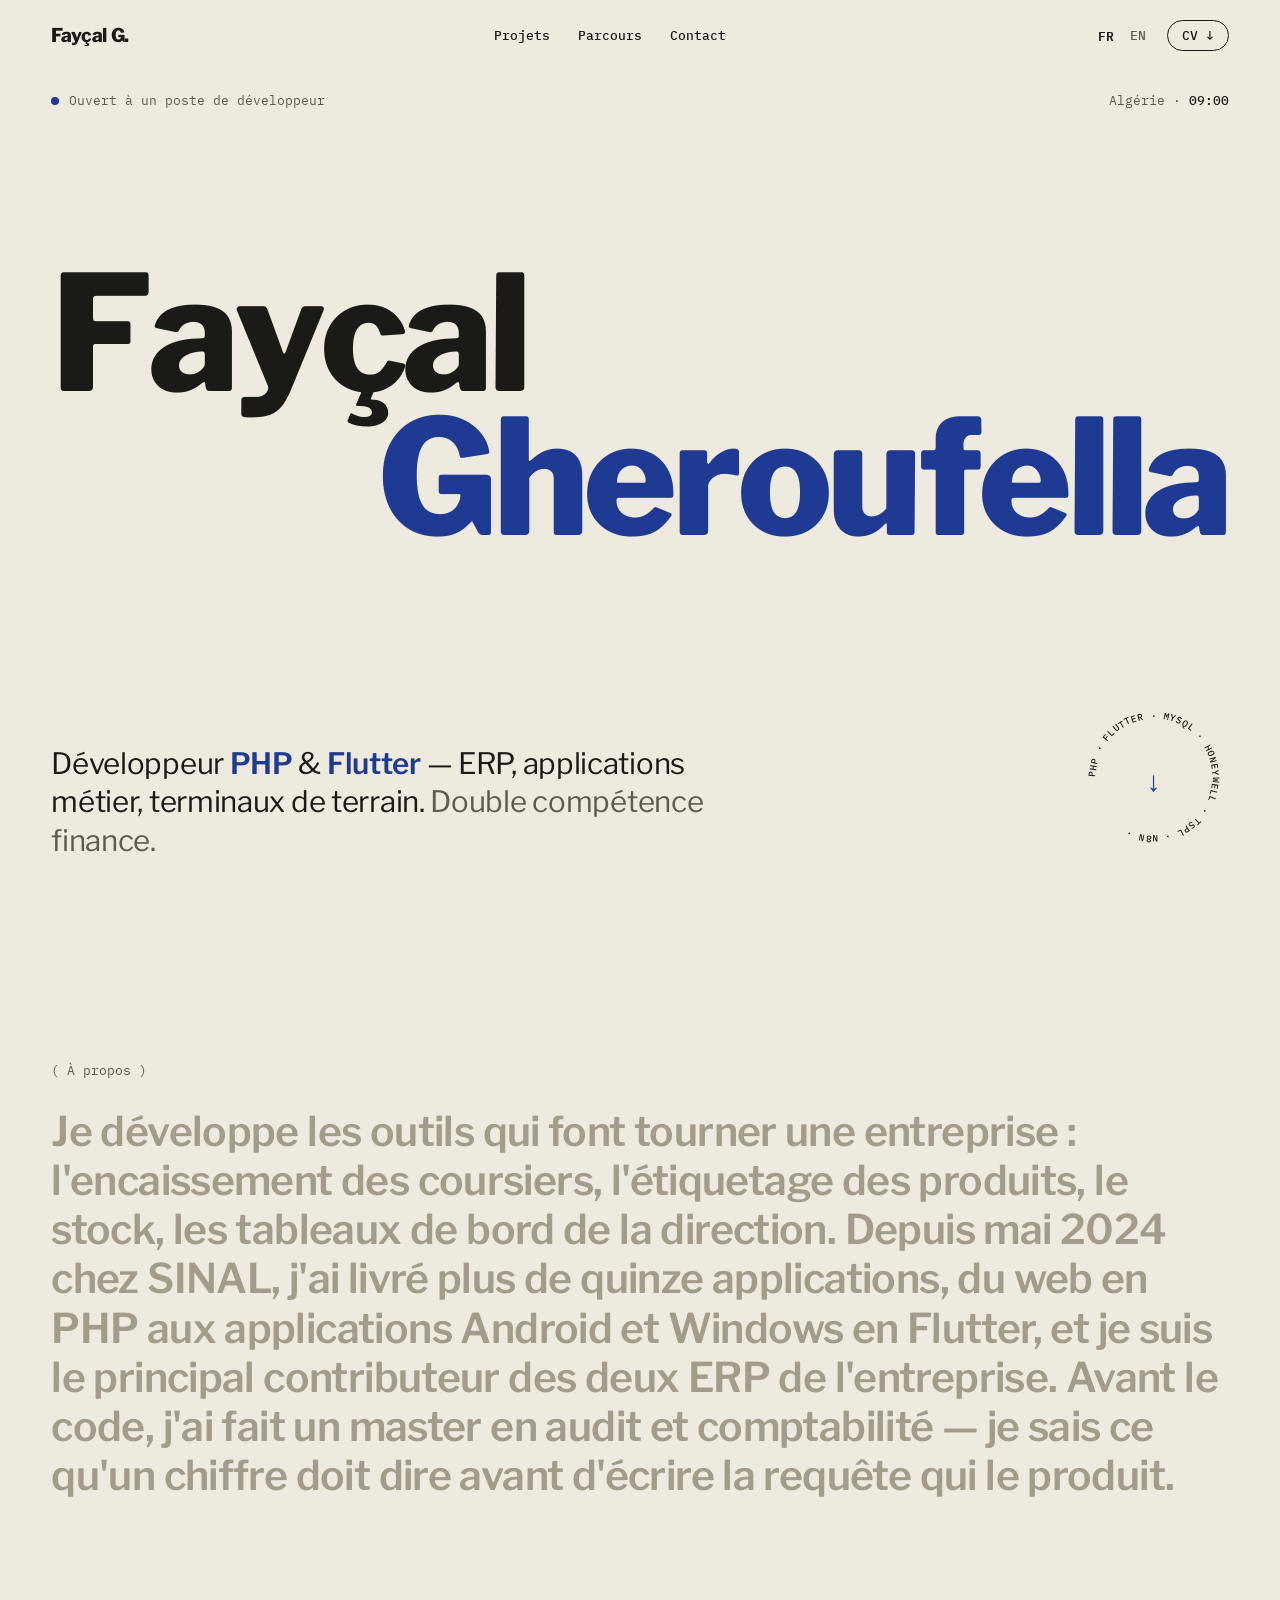
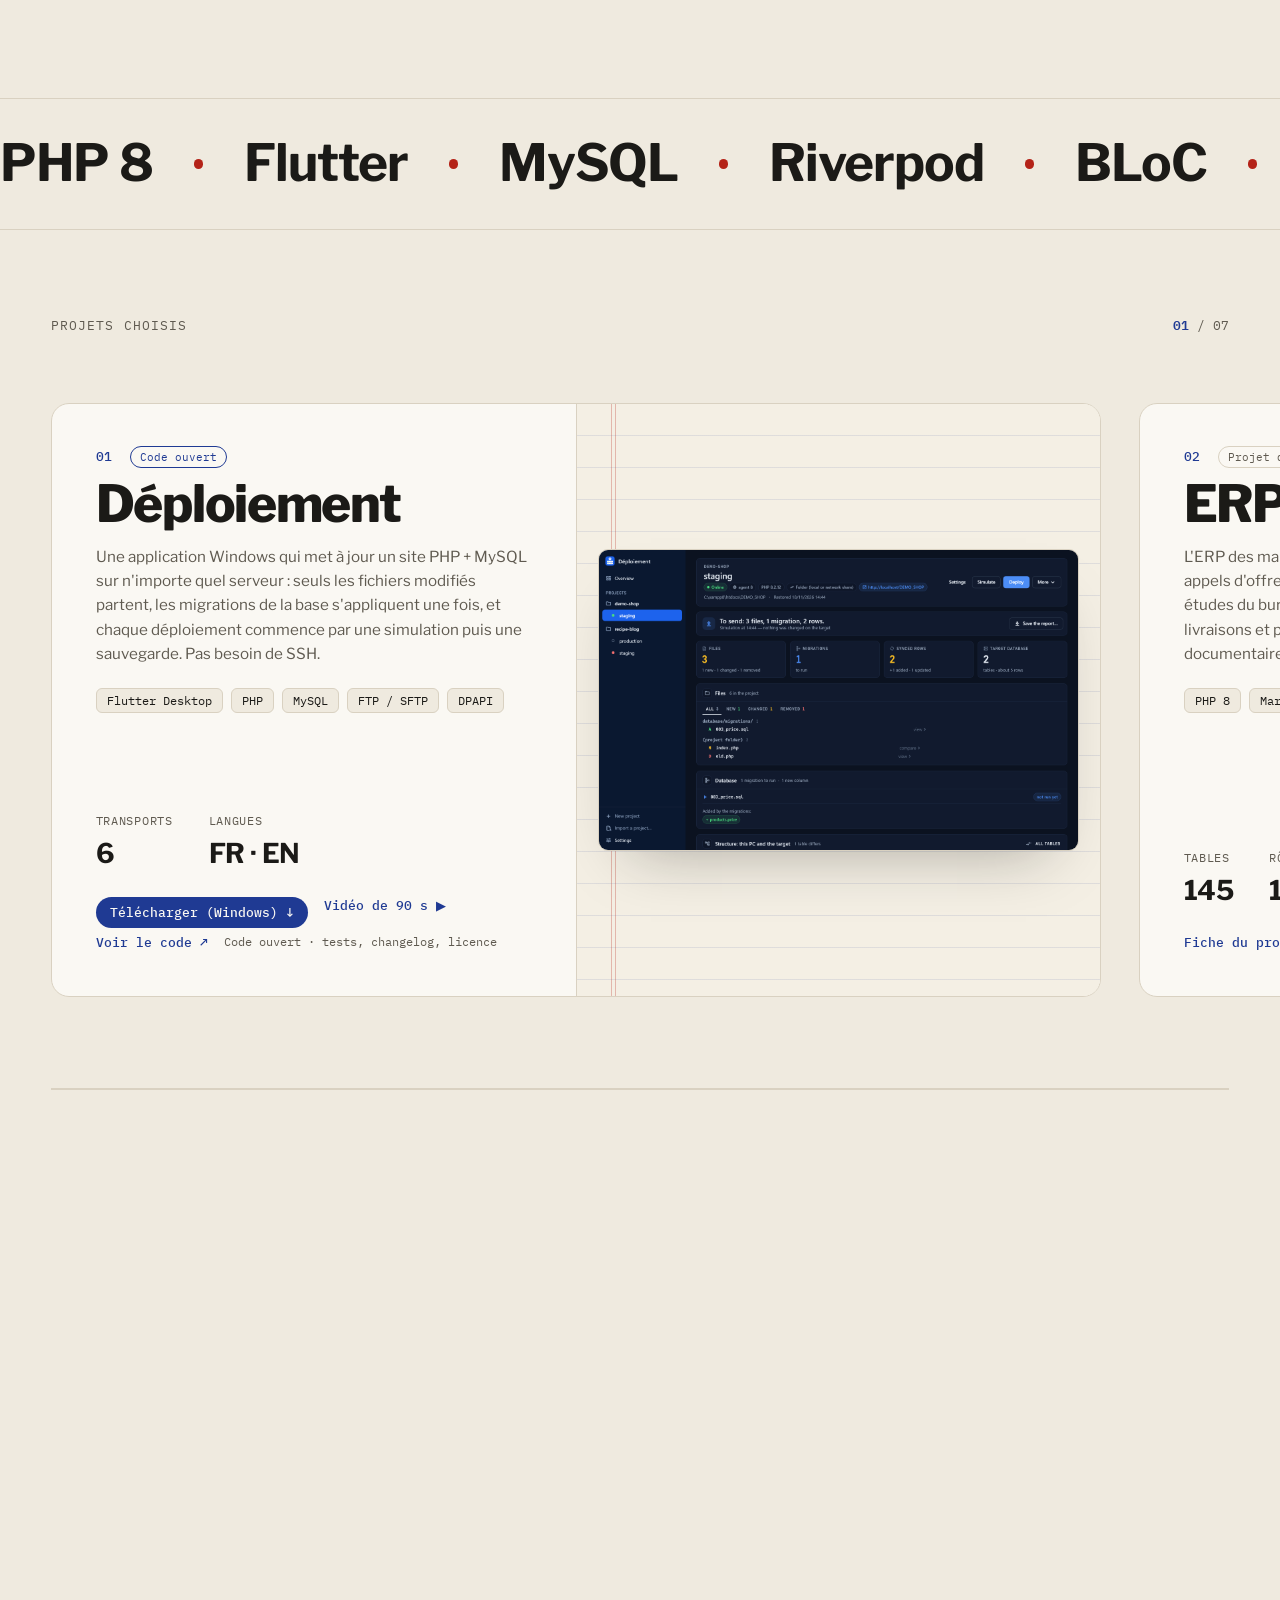
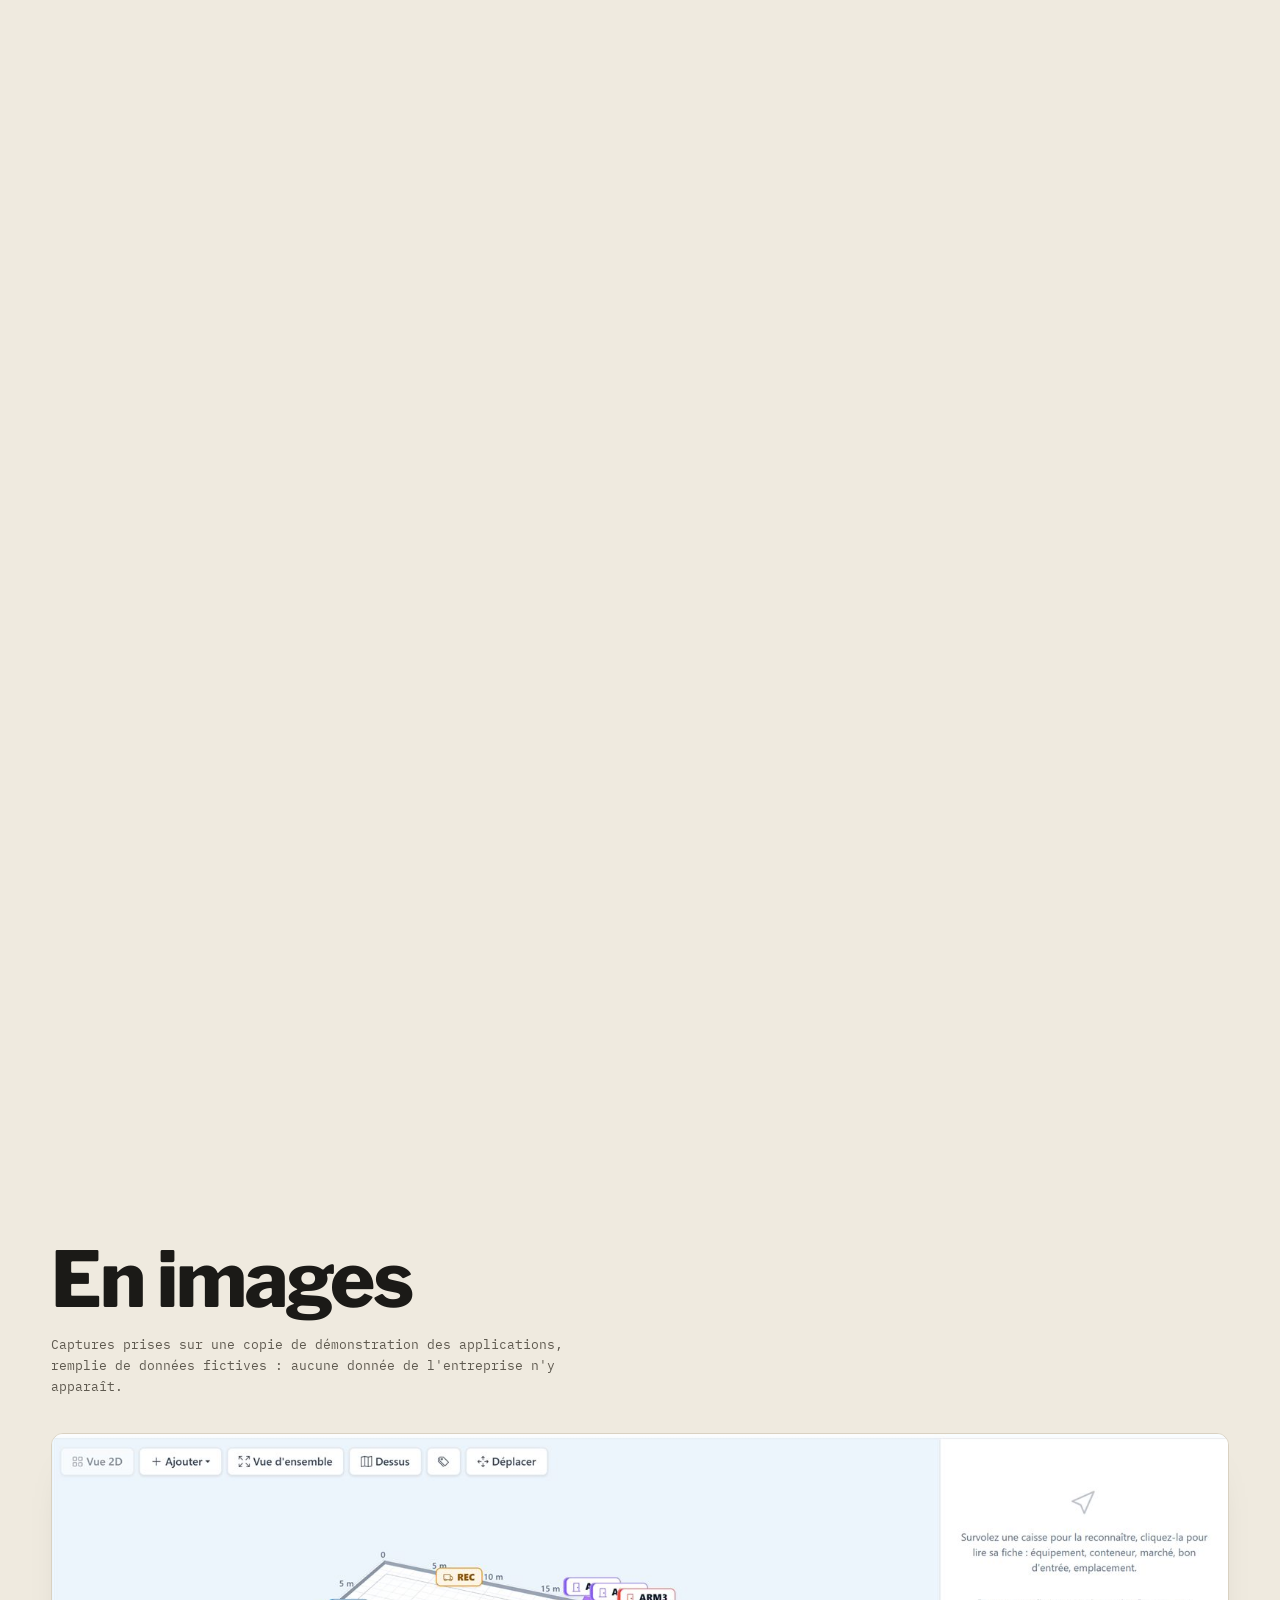
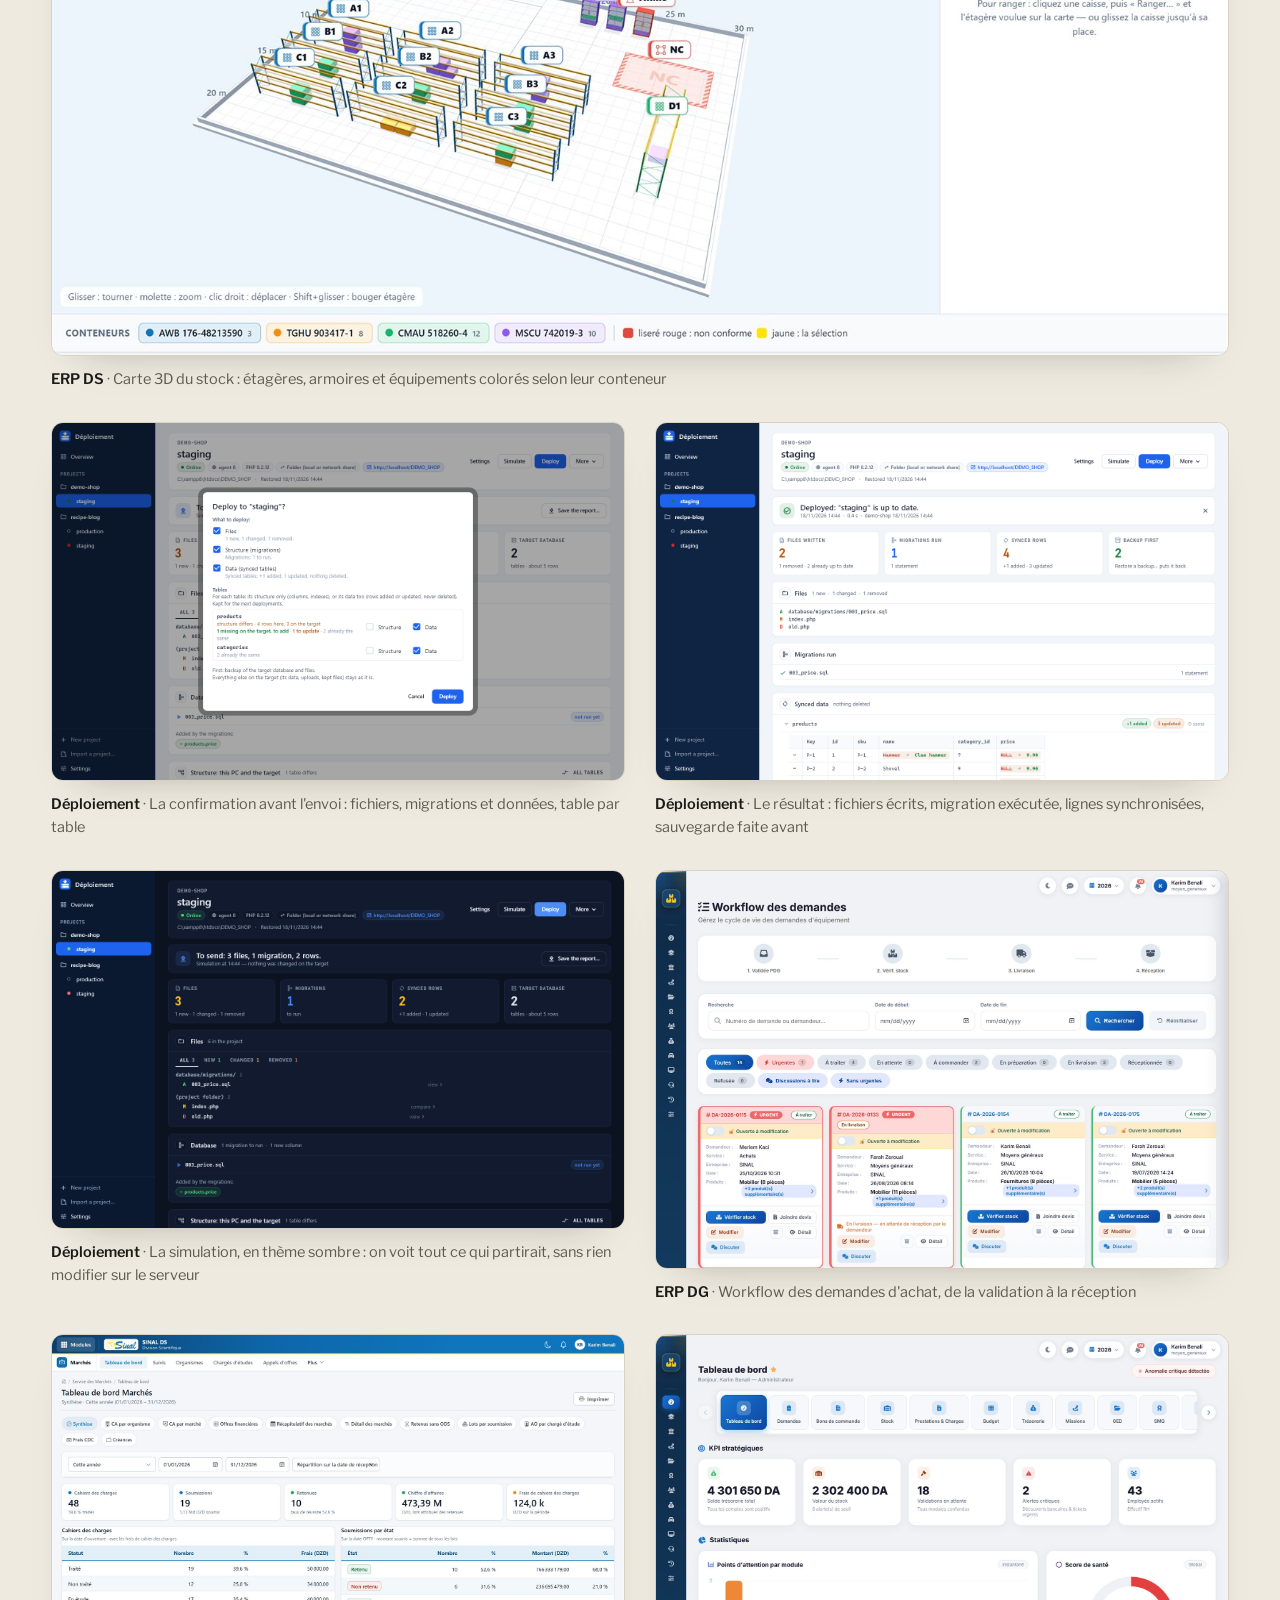
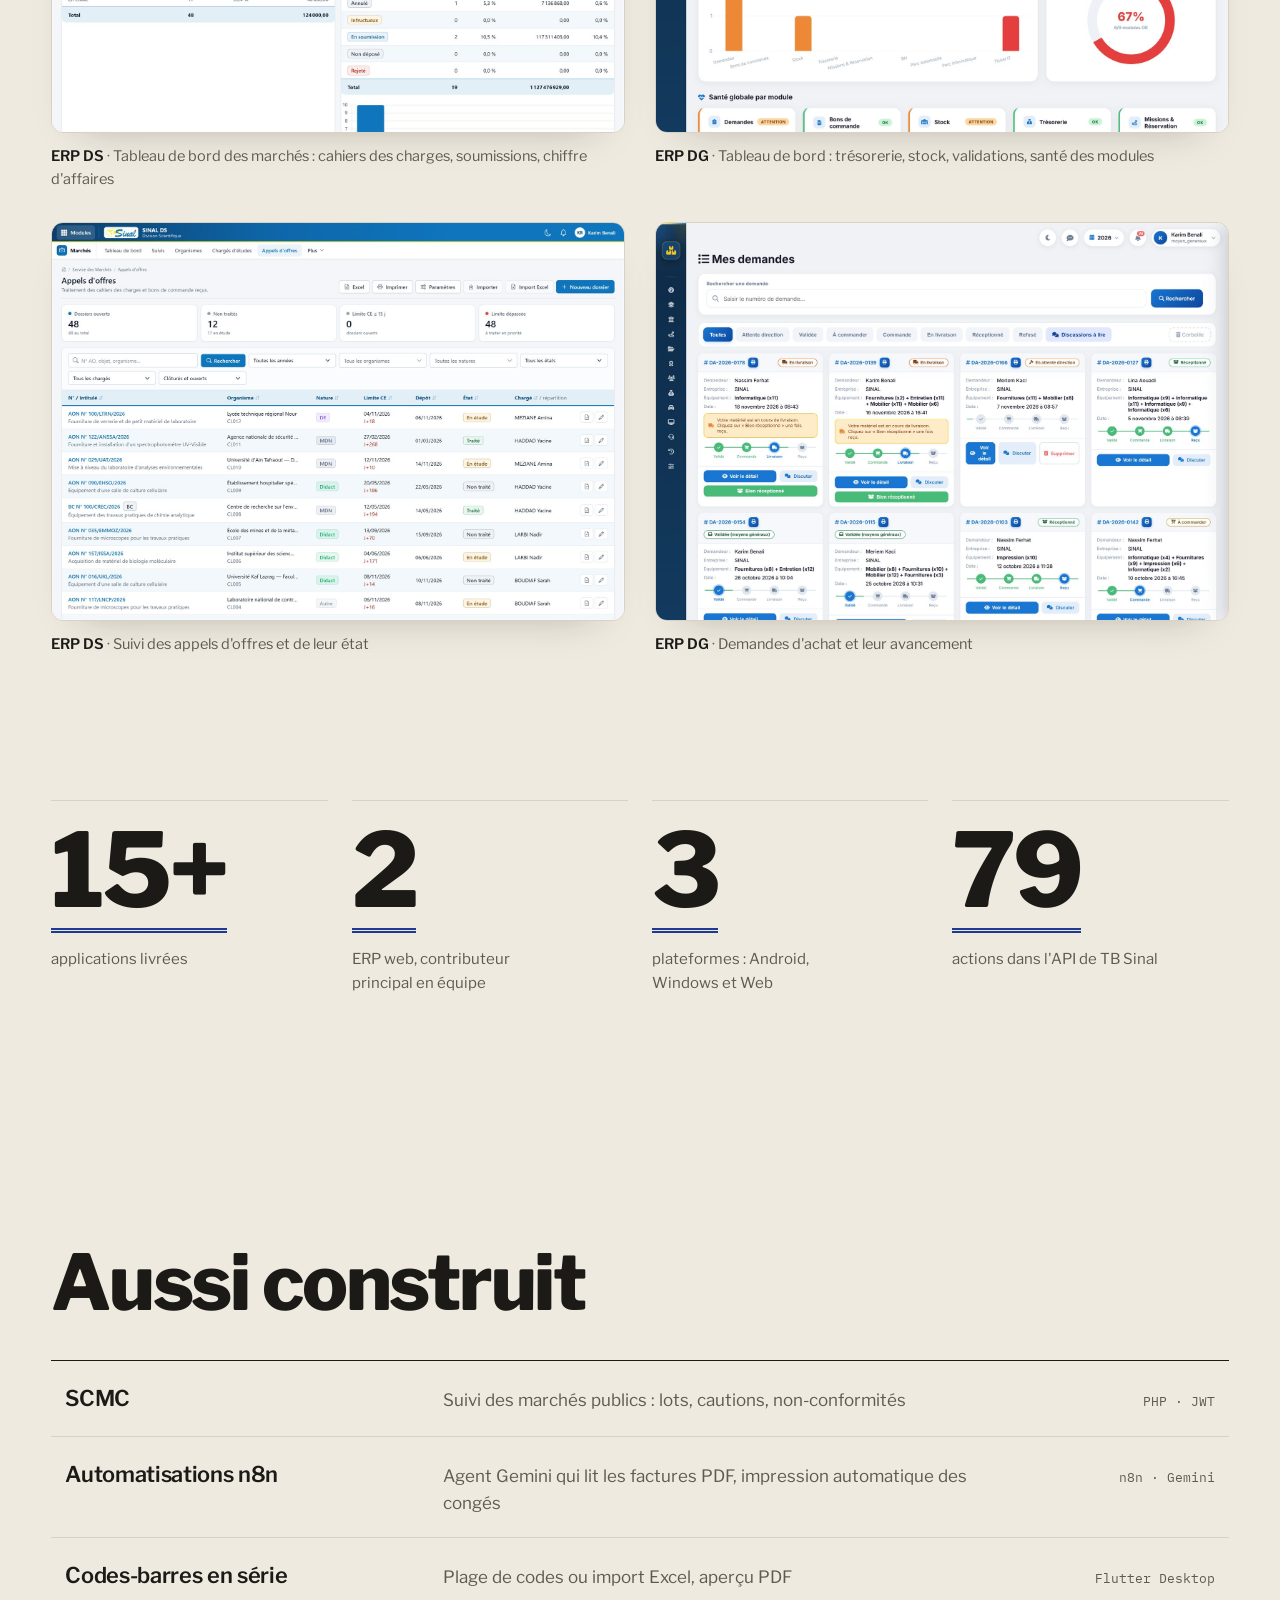
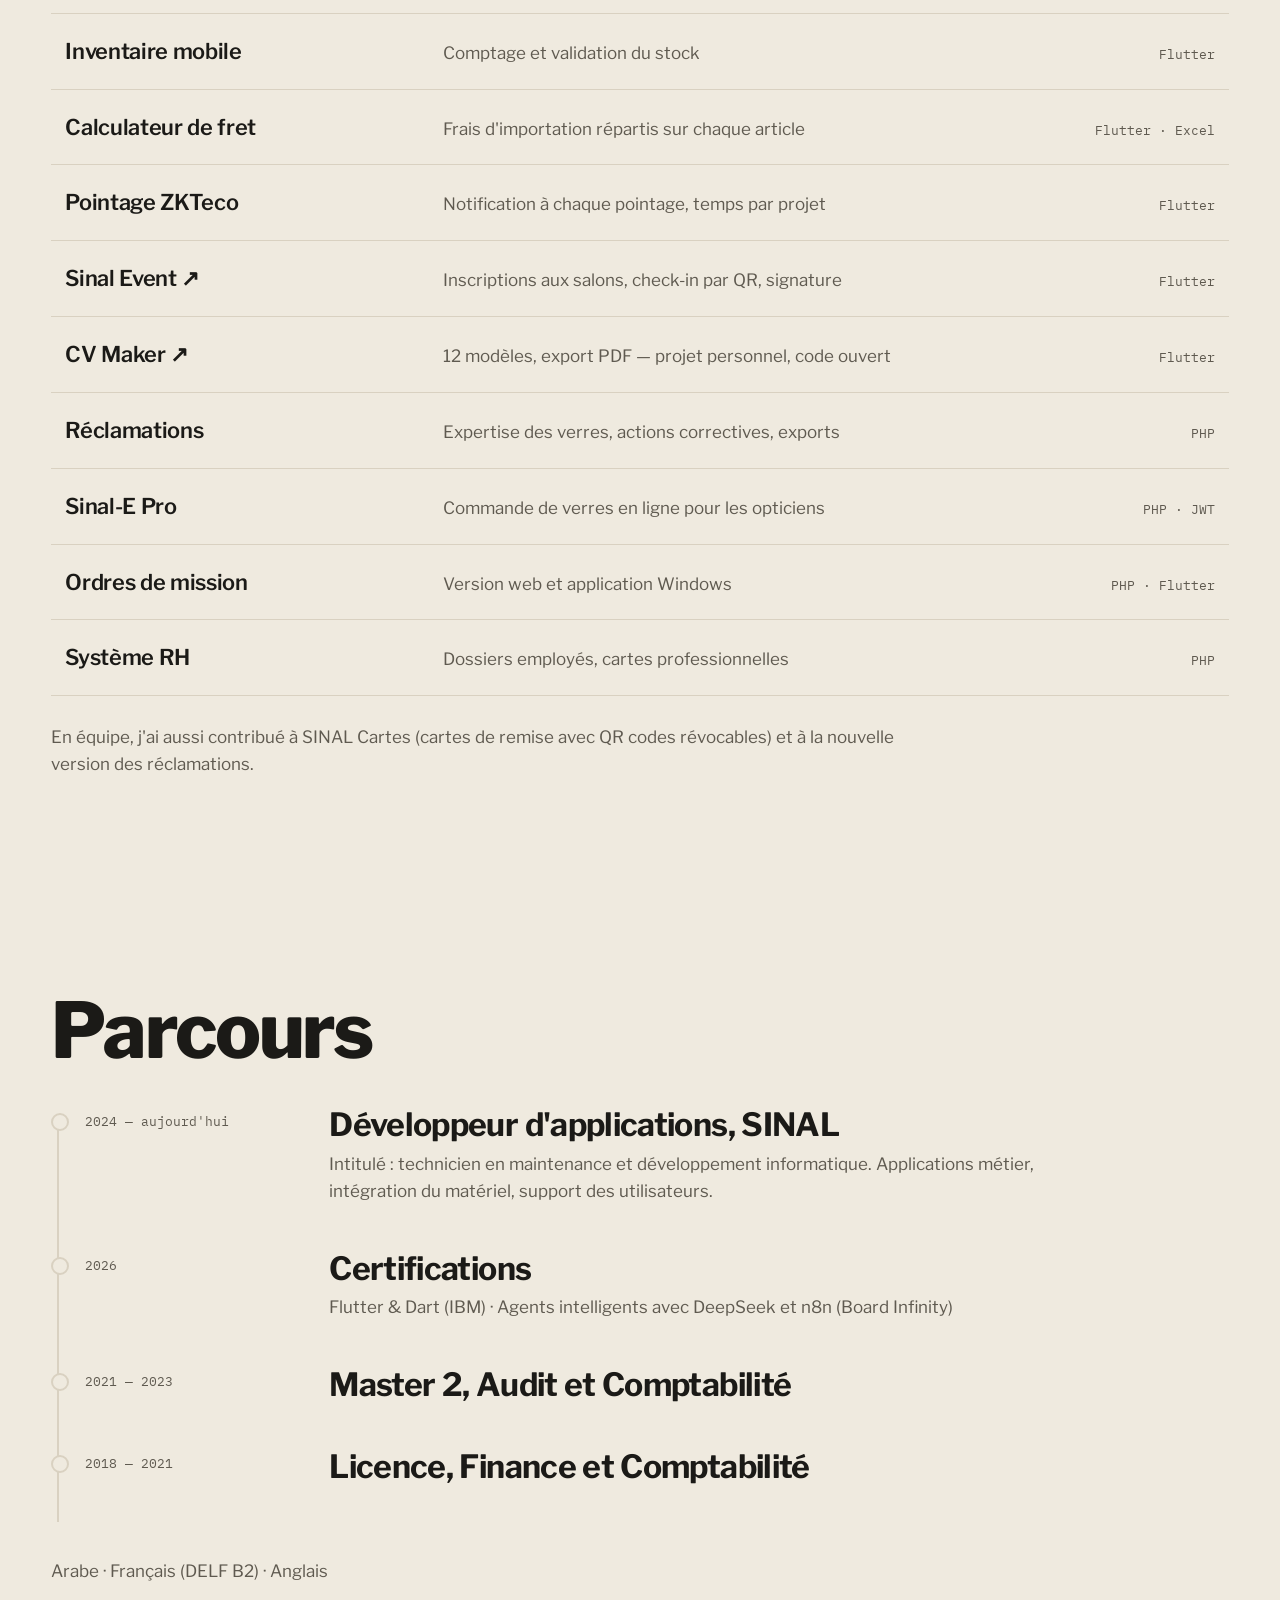
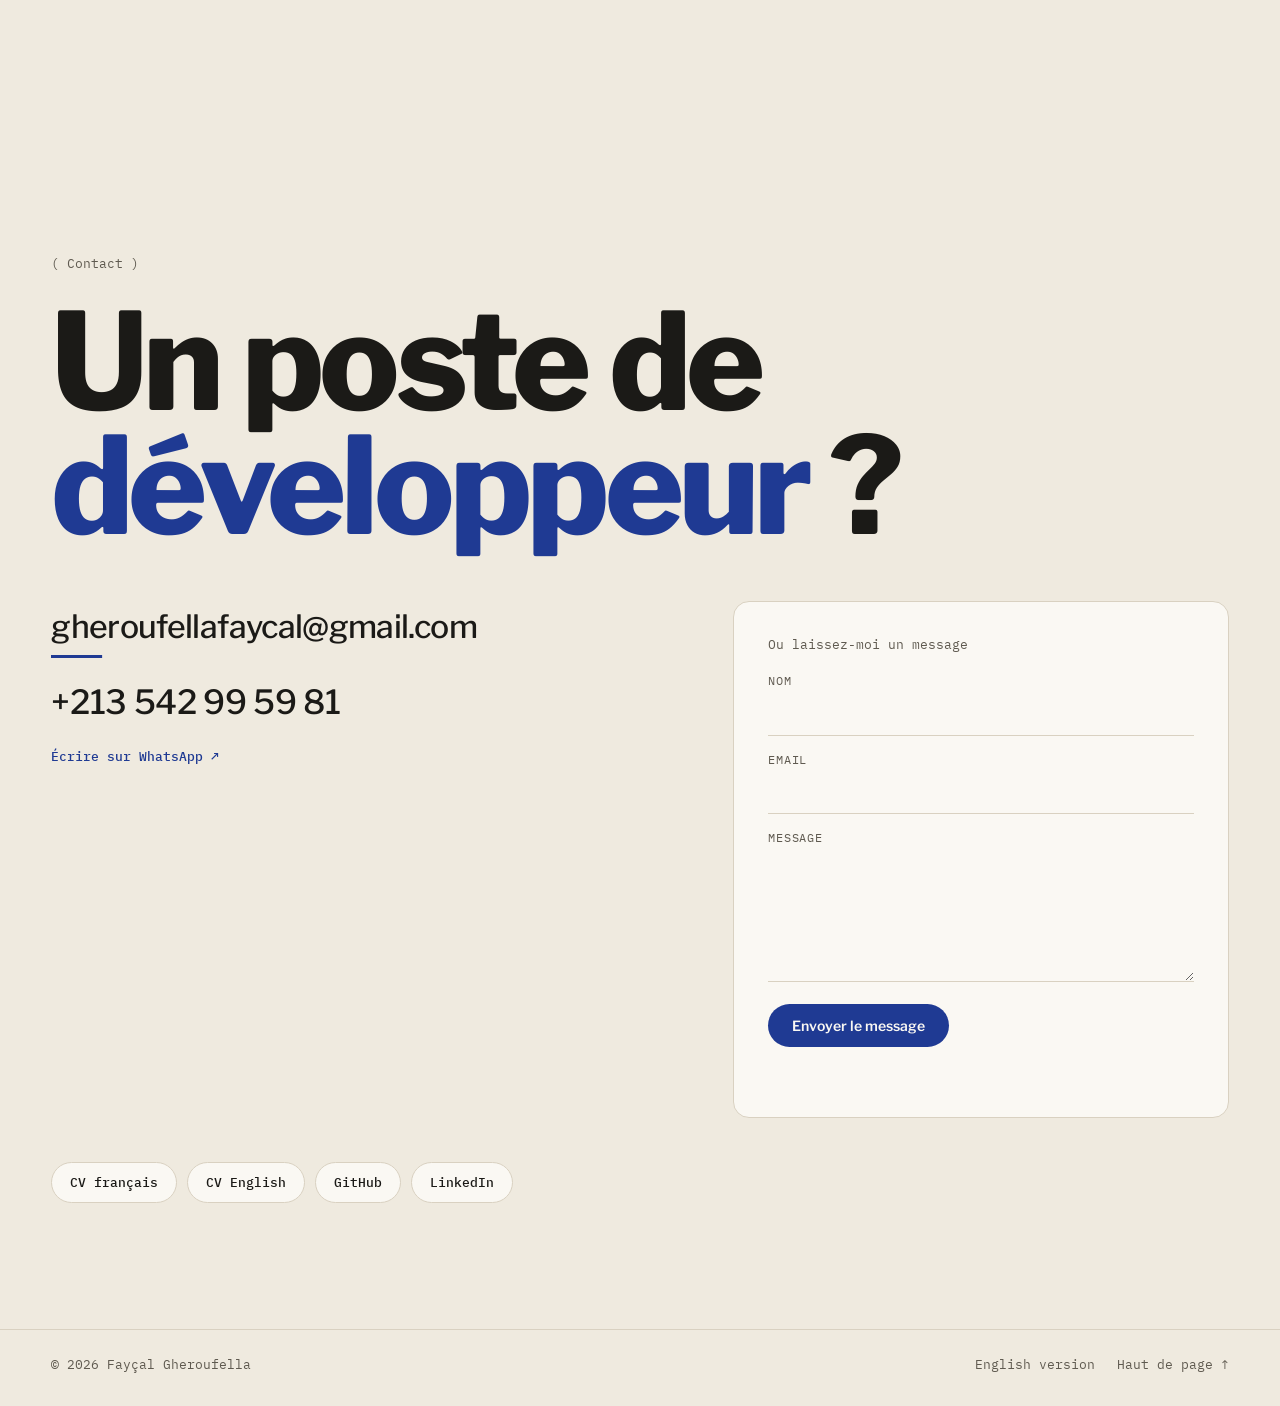
==== commit 8a878c6a: "Portfolio : police Libre Franklin, Déploiement en tête, formulaire plus robuste - Police : Libre Fra" ====
--- a/index.html
+++ b/index.html
@@ -24,7 +24,7 @@
 <meta name="twitter:card" content="summary_large_image">
 <link rel="preconnect" href="https://fonts.googleapis.com">
 <link rel="preconnect" href="https://fonts.gstatic.com" crossorigin>
-<link href="https://fonts.googleapis.com/css2?family=Newsreader:ital,opsz,wght@0,6..72,400..600;1,6..72,400..600&family=IBM+Plex+Sans:wght@400;500;600&family=IBM+Plex+Mono:wght@400;500&display=swap" rel="stylesheet">
+<link href="https://fonts.googleapis.com/css2?family=Libre+Franklin:wght@400;500;600;700;800&family=IBM+Plex+Mono:wght@400;500&display=swap" rel="stylesheet">
 <link rel="stylesheet" href="style.css">
 </head>
 <body>
@@ -93,7 +93,21 @@
 
       <article class="card">
         <div class="card-text">
-          <p class="card-num">01 <span class="team">Projet d'équipe · contributeur principal</span></p>
+          <p class="card-num">01 <span class="team open">Code ouvert</span></p>
+          <h3>Déploiement</h3>
+          <p class="card-lead">Une application Windows qui met à jour un site PHP + MySQL sur n'importe quel serveur : seuls les fichiers modifiés partent, les migrations de la base s'appliquent une fois, et chaque déploiement commence par une simulation puis une sauvegarde. Pas besoin de SSH.</p>
+          <ul class="tags"><li>Flutter Desktop</li><li>PHP</li><li>MySQL</li><li>FTP / SFTP</li><li>DPAPI</li></ul>
+          <dl class="stats"><div><dt>Transports</dt><dd>6</dd></div><div><dt>Langues</dt><dd>FR · EN</dd></div></dl>
+          <p class="card-foot"><a class="card-link card-dl" href="https://github.com/faysal12369/deploiement/releases/latest">Télécharger (Windows) ↓</a><a class="card-link" href="video/deploiement-fr.mp4" data-video>Vidéo de 90 s ▶</a><a class="card-link" href="https://github.com/faysal12369/deploiement">Voir le code ↗</a><span>Code ouvert · tests, changelog, licence</span></p>
+        </div>
+        <div class="card-visual">
+          <img class="shot" src="img/deploiement.png" width="1440" height="900" decoding="async" alt="Fenêtre de Déploiement : simulation avant envoi, avec 3 fichiers, 1 migration et 2 lignes à synchroniser">
+        </div>
+      </article>
+
+      <article class="card">
+        <div class="card-text">
+          <p class="card-num">02 <span class="team">Projet d'équipe · contributeur principal</span></p>
           <h3>ERP DS</h3>
           <p class="card-lead">L'ERP des marchés publics, des achats et de la logistique : appels d'offres, soumissions, lots, contrats et cautions, études du bureau d'études, commandes, conteneurs, livraisons et paiements partiels — avec le stock et un drive documentaire.</p>
           <ul class="tags"><li>PHP 8</li><li>MariaDB</li><li>Docker</li><li>n8n</li><li>OCR Tesseract</li></ul>
@@ -110,7 +124,7 @@
 
       <article class="card">
         <div class="card-text">
-          <p class="card-num">02 <span class="team">Projet d'équipe · contributeur principal</span></p>
+          <p class="card-num">03 <span class="team">Projet d'équipe · contributeur principal</span></p>
           <h3>ERP DG</h3>
           <p class="card-lead">L'ERP des Moyens Généraux : demandes d'achat validées jusqu'au PDG, bons de commande, stock avec carte 3D des emplacements, trésorerie, patrimoine, missions, parc auto, RH, GED versionnée, qualité et tickets IT. Les anciennes bases HFSQL y sont importées.</p>
           <ul class="tags"><li>PHP</li><li>MySQL</li><li>n8n</li><li>ODBC / HFSQL</li><li>Chart.js</li></ul>
@@ -125,20 +139,6 @@
             <li><b>PDG</b><span>Validé</span></li>
             <li><b>Bon de commande</b><span>Émis</span></li>
           </ol>
-        </div>
-      </article>
-
-      <article class="card">
-        <div class="card-text">
-          <p class="card-num">03 <span class="team open">Code ouvert</span></p>
-          <h3>Déploiement</h3>
-          <p class="card-lead">Une application Windows qui met à jour un site PHP + MySQL sur n'importe quel serveur : seuls les fichiers modifiés partent, les migrations de la base s'appliquent une fois, et chaque déploiement commence par une simulation puis une sauvegarde. Pas besoin de SSH.</p>
-          <ul class="tags"><li>Flutter Desktop</li><li>PHP</li><li>MySQL</li><li>FTP / SFTP</li><li>DPAPI</li></ul>
-          <dl class="stats"><div><dt>Transports</dt><dd>6</dd></div><div><dt>Langues</dt><dd>FR · EN</dd></div></dl>
-          <p class="card-foot"><a class="card-link" href="https://github.com/faysal12369/deploiement">Voir le code ↗</a><span>Tests, changelog, licence</span></p>
-        </div>
-        <div class="card-visual">
-          <img class="shot" src="img/deploiement.png" width="1440" height="900" decoding="async" alt="Fenêtre de Déploiement : simulation avant envoi, avec 3 fichiers, 1 migration et 2 lignes à synchroniser">
         </div>
       </article>
 
@@ -237,6 +237,9 @@
   <p class="shots-note">Captures prises sur une copie de démonstration des applications, remplie de données fictives : aucune donnée de l'entreprise n'y apparaît.</p>
   <div class="shots-grid">
     <figure class="shot-fig wide"><a href="img/shots/ds-stock-3d.jpg" target="_blank" rel="noopener"><img src="img/shots/ds-stock-3d.jpg" width="1600" height="708" loading="lazy" alt="ERP DS : carte 3D du stock avec étagères, armoires, zone de réception et équipements colorés par conteneur"></a><figcaption><b>ERP DS</b> · Carte 3D du stock : étagères, armoires et équipements colorés selon leur conteneur</figcaption></figure>
+    <figure class="shot-fig"><a href="img/shots/dep-confirmation.png" target="_blank" rel="noopener"><img src="img/shots/dep-confirmation.png" width="1440" height="900" loading="lazy" alt="Déploiement : fenêtre de confirmation avant l'envoi, avec les fichiers, la structure et les données table par table"></a><figcaption><b>Déploiement</b> · La confirmation avant l'envoi : fichiers, migrations et données, table par table</figcaption></figure>
+    <figure class="shot-fig"><a href="img/shots/dep-resultat.png" target="_blank" rel="noopener"><img src="img/shots/dep-resultat.png" width="1440" height="900" loading="lazy" alt="Déploiement : résultat d'un déploiement, avec les fichiers écrits, la migration exécutée et les lignes synchronisées"></a><figcaption><b>Déploiement</b> · Le résultat : fichiers écrits, migration exécutée, lignes synchronisées, sauvegarde faite avant</figcaption></figure>
+    <figure class="shot-fig"><a href="img/shots/dep-theme-sombre.png" target="_blank" rel="noopener"><img src="img/shots/dep-theme-sombre.png" width="1440" height="900" loading="lazy" alt="Déploiement : simulation en thème sombre, 3 fichiers, 1 migration et 2 lignes à envoyer"></a><figcaption><b>Déploiement</b> · La simulation, en thème sombre : on voit tout ce qui partirait, sans rien modifier sur le serveur</figcaption></figure>
     <figure class="shot-fig"><a href="img/shots/dg-workflow.jpg" target="_blank" rel="noopener"><img src="img/shots/dg-workflow.jpg" width="1600" height="1111" loading="lazy" alt="ERP DG : workflow des demandes d'achat, de la validation à la réception"></a><figcaption><b>ERP DG</b> · Workflow des demandes d'achat, de la validation à la réception</figcaption></figure>
     <figure class="shot-fig"><a href="img/shots/ds-tableau-de-bord.jpg" target="_blank" rel="noopener"><img src="img/shots/ds-tableau-de-bord.jpg" width="1600" height="1111" loading="lazy" alt="ERP DS : tableau de bord des marchés"></a><figcaption><b>ERP DS</b> · Tableau de bord des marchés : cahiers des charges, soumissions, chiffre d'affaires</figcaption></figure>
     <figure class="shot-fig"><a href="img/shots/dg-tableau-de-bord.jpg" target="_blank" rel="noopener"><img src="img/shots/dg-tableau-de-bord.jpg" width="1600" height="1111" loading="lazy" alt="ERP DG : tableau de bord avec trésorerie, stock et santé des modules"></a><figcaption><b>ERP DG</b> · Tableau de bord : trésorerie, stock, validations, santé des modules</figcaption></figure>
@@ -306,6 +309,7 @@
       <input type="hidden" name="_subject" value="Portfolio — nouveau message">
       <input type="hidden" name="_template" value="table">
       <input type="hidden" name="_captcha" value="false">
+      <input type="hidden" name="_next" value="https://faysal12369.github.io/faysal/?envoye=1#contact">
       <button type="submit">Envoyer le message</button>
       <p class="form-status" id="form-status" role="status" aria-live="polite"></p>
     </form>
@@ -326,6 +330,8 @@
   <nav><a href="en/" hreflang="en" lang="en">English version</a><a href="#top">Haut de page ↑</a></nav>
 </footer>
 
+<dialog class="video-dlg" id="video-dlg"><button type="button" class="dlg-close" aria-label="Fermer la vidéo">×</button><video controls preload="none" playsinline></video></dialog>
+
 <script src="app.js"></script>
 </body>
 </html>
--- a/style.css
+++ b/style.css
@@ -1,5 +1,5 @@
 /* "Ledger" theme: paper, black ink, fountain-pen blue, and red ink used
-   sparingly — the two inks of an accounting ledger, for a developer who
+   sparingly (type: Libre Franklin, a classic newspaper sans, and IBM Plex Mono) — the two inks of an accounting ledger, for a developer who
    trained in audit and accounting. */
 :root {
   --bg: #efeadf;
@@ -13,8 +13,8 @@
   --accent-soft: rgba(31, 58, 147, .12);
   --red: #b42318;
   --on-accent: #faf8f3;
-  --serif: "Newsreader", Georgia, "Times New Roman", serif;
-  --sans: "IBM Plex Sans", "Segoe UI", Arial, sans-serif;
+  --display: "Libre Franklin", "Segoe UI", Arial, sans-serif;
+  --sans: "Libre Franklin", "Segoe UI", Arial, sans-serif;
   --mono: "IBM Plex Mono", Consolas, monospace;
   --gutter: clamp(18px, 4vw, 64px);
   --ease: cubic-bezier(.16, 1, .3, 1);
@@ -63,7 +63,7 @@
   color: var(--text);
   background: linear-gradient(var(--bg) 55%, transparent);
 }
-.brand { font: 600 21px var(--serif); letter-spacing: -.01em; }
+.brand { font: 800 19px var(--display); letter-spacing: -.02em; }
 .nav nav { display: flex; gap: 28px; }
 .nav nav a { position: relative; }
 .nav nav a::after { content: ""; position: absolute; left: 0; right: 0; bottom: -3px; height: 1px; background: currentColor; transform: scaleX(0); transform-origin: right; transition: transform .4s var(--ease); }
@@ -90,15 +90,14 @@
 .name {
   align-self: center;
   margin: 0;
-  font-family: var(--serif);
-  font-weight: 500;
-  font-variation-settings: "opsz" 72;
-  font-size: clamp(3.4rem, 14vw, 15rem);
+  font-family: var(--display);
+  font-weight: 800;
+  font-size: clamp(3.4rem, 12.5vw, 14rem);
   line-height: .9;
   letter-spacing: -.035em;
 }
 .name .row { display: block; white-space: nowrap; }
-.name .r2 { text-align: right; color: var(--accent); font-style: italic; font-weight: 400; }
+.name .r2 { text-align: right; color: var(--accent); }
 /* Each letter rises out of its own mask; the mask is padded so descenders,
    the cedilla and italic overhangs are not clipped, and the padding is
    cancelled by margins. */
@@ -121,10 +120,9 @@
 .kicker { font: 400 13px var(--mono); color: var(--muted); margin: 0 0 28px; }
 .words {
   margin: 0;
-  font-family: var(--serif);
-  font-weight: 400;
-  font-variation-settings: "opsz" 60;
-  font-size: clamp(1.6rem, 3.5vw, 3.3rem);
+  font-family: var(--display);
+  font-weight: 600;
+  font-size: clamp(1.5rem, 3.2vw, 3rem);
   line-height: 1.2;
   letter-spacing: -.015em;
 }
@@ -137,11 +135,9 @@
 .marquee span {
   display: inline-flex;
   align-items: center;
-  font-family: var(--serif);
-  font-style: italic;
-  font-weight: 400;
-  font-variation-settings: "opsz" 72;
-  font-size: clamp(1.8rem, 4.2vw, 3.6rem);
+  font-family: var(--display);
+  font-weight: 700;
+  font-size: clamp(1.7rem, 4vw, 3.4rem);
   letter-spacing: -.02em;
   white-space: nowrap;
 }
@@ -172,10 +168,9 @@
 .card-num { margin: 0; font: 500 13px var(--mono); color: var(--accent); }
 .card h3 {
   margin: 14px 0 16px;
-  font-family: var(--serif);
-  font-weight: 500;
-  font-variation-settings: "opsz" 72;
-  font-size: clamp(2.2rem, 4.2vw, 4rem);
+  font-family: var(--display);
+  font-weight: 800;
+  font-size: clamp(2.1rem, 4vw, 3.8rem);
   line-height: .98;
   letter-spacing: -.025em;
 }
@@ -184,13 +179,16 @@
 .tags li { font: 400 12px var(--mono); padding: 4px 10px; border: 1px solid var(--line); border-radius: 6px; color: var(--text); background: var(--bg); }
 .stats { display: flex; gap: 36px; margin: auto 0 0; padding-top: 22px; }
 .stats dt { font: 400 11.5px var(--mono); color: var(--muted); text-transform: uppercase; letter-spacing: .06em; }
-.stats dd { margin: 4px 0 0; font-family: var(--serif); font-weight: 500; font-size: 1.7rem; letter-spacing: -.02em; font-variant-numeric: lining-nums; }
+.stats dd { margin: 4px 0 0; font-family: var(--display); font-weight: 700; font-size: 1.7rem; letter-spacing: -.02em; font-variant-numeric: lining-nums; }
 .card-link { align-self: start; margin-top: 22px; font: 500 13px var(--mono); color: var(--accent); border-bottom: 1px solid transparent; transition: border-color .2s; }
 .card-link:hover { border-color: var(--accent); }
 .card-foot { display: flex; flex-wrap: wrap; align-items: baseline; gap: 6px 16px; margin: 22px 0 0; }
 .card-foot .card-link { margin-top: 0; }
 .card-foot span { font: 400 11.5px var(--mono); color: var(--muted); }
 .team.open { border-color: var(--accent); color: var(--accent); }
+/* Download link: the one filled button of the rail */
+.card-foot .card-dl { padding: 7px 14px; border-radius: 99px; background: var(--accent); color: var(--on-accent); border: 0; transition: transform .2s var(--ease); }
+.card-foot .card-dl:hover { transform: translateY(-2px); }
 /* Short desktop screens (laptops): a slightly taller, more compact card so the
    stats and the link are never cut off. */
 @media (min-width: 901px) and (max-height: 860px) {
@@ -282,7 +280,7 @@
 
 /* Visual: phone (SinalGo) */
 .phone { width: 230px; height: 440px; border: 9px solid #1f1e1b; border-radius: 38px; background: #fdfcf9; color: var(--text); padding: 30px 16px 16px; box-shadow: var(--shadow); }
-.ph-title { margin: 0 0 14px; font: 600 19px var(--serif); }
+.ph-title { margin: 0 0 14px; font: 700 18px var(--display); }
 .ph-scan { position: relative; height: 70px; border-radius: 10px; background: #fff; border: 1px solid var(--line); overflow: hidden; display: grid; place-items: center; }
 .ph-bars { width: 80%; height: 46px; background: repeating-linear-gradient(90deg, #111 0 2px, transparent 2px 4px, #111 4px 7px, transparent 7px 8px, #111 8px 9px, transparent 9px 12px); }
 .ph-laser { position: absolute; top: 0; bottom: 0; left: 8%; width: 2px; background: var(--red); box-shadow: 0 0 10px 2px rgba(180, 35, 24, .55); animation: laser 1.6s ease-in-out infinite alternate; }
@@ -343,9 +341,8 @@
 /* Totals are double-underlined, as in a ledger. */
 .numbers b {
   display: inline-block;
-  font-family: var(--serif);
-  font-weight: 500;
-  font-variation-settings: "opsz" 72;
+  font-family: var(--display);
+  font-weight: 800;
   font-size: clamp(3.4rem, 8vw, 7.5rem);
   line-height: 1;
   letter-spacing: -.03em;
@@ -356,7 +353,7 @@
 .numbers span { display: block; margin-top: 14px; color: var(--muted); font-size: 15px; max-width: 22ch; }
 
 /* ---------- Lists ---------- */
-.sec-title { margin: 0 0 40px; font-family: var(--serif); font-weight: 500; font-variation-settings: "opsz" 72; font-size: clamp(2.6rem, 6vw, 5.4rem); line-height: .95; letter-spacing: -.03em; }
+.sec-title { margin: 0 0 40px; font-family: var(--display); font-weight: 800; font-size: clamp(2.6rem, 6vw, 5.4rem); line-height: .95; letter-spacing: -.03em; }
 .more, .journey { padding: 12vh var(--gutter); }
 .list { list-style: none; margin: 0; padding: 0; border-top: 1px solid var(--text); }
 .list li {
@@ -384,13 +381,13 @@
 .timeline li::before { content: ""; position: absolute; left: -34px; top: 6px; width: 14px; height: 14px; border-radius: 50%; background: var(--bg); border: 2px solid var(--line); transition: border-color .3s, background .3s; }
 .timeline li.on::before { border-color: var(--accent); background: var(--accent); }
 .t-when { font: 400 13px var(--mono); color: var(--muted); padding-top: 6px; }
-.timeline h3 { margin: 0; font-family: var(--serif); font-weight: 500; font-size: clamp(1.4rem, 2.5vw, 2.1rem); letter-spacing: -.02em; line-height: 1.1; }
+.timeline h3 { margin: 0; font-family: var(--display); font-weight: 700; font-size: clamp(1.4rem, 2.5vw, 2.1rem); letter-spacing: -.02em; line-height: 1.1; }
 .timeline p { margin: 8px 0 0; color: var(--muted); max-width: 60ch; }
 
 /* ---------- Contact ---------- */
 .contact { padding: 18vh var(--gutter) 14vh; }
-.big-cta { margin: 0 0 6vh; font-family: var(--serif); font-weight: 500; font-variation-settings: "opsz" 72; font-size: clamp(3.2rem, 10.5vw, 10.5rem); line-height: .92; letter-spacing: -.035em; }
-.big-cta em { font-weight: 400; color: var(--accent); }
+.big-cta { margin: 0 0 6vh; font-family: var(--display); font-weight: 800; font-size: clamp(3.2rem, 10.5vw, 10.5rem); line-height: .92; letter-spacing: -.035em; }
+.big-cta em { font-style: normal; color: var(--accent); }
 .mail { position: relative; display: inline-block; font-weight: 500; font-size: clamp(1.4rem, 4.2vw, 3.6rem); letter-spacing: -.02em; overflow-wrap: anywhere; padding-bottom: 6px; }
 .mail::after { content: ""; position: absolute; left: 0; right: 0; bottom: 0; height: 3px; background: var(--accent); transform: scaleX(.12); transform-origin: left; transition: transform .6s var(--ease); }
 .mail:hover::after { transform: scaleX(1); }
@@ -447,6 +444,12 @@
 .foot nav { display: flex; gap: 22px; }
 .foot a:hover { color: var(--accent); }
 
+/* ---------- Video dialog (Déploiement tour) ---------- */
+.video-dlg { width: min(1100px, 92vw); padding: 0; border: 0; border-radius: 14px; background: #11100e; overflow: visible; }
+.video-dlg::backdrop { background: rgba(27, 26, 23, .72); }
+.video-dlg video { display: block; width: 100%; height: auto; border-radius: 14px; }
+.dlg-close { position: absolute; top: -44px; right: 0; width: 36px; height: 36px; border: 0; border-radius: 50%; background: var(--bg2); color: var(--text); font: 400 24px/1 var(--sans); cursor: pointer; }
+
 /* Visible keyboard focus everywhere */
 a:focus-visible, button:focus-visible { outline: 2px solid var(--accent); outline-offset: 3px; border-radius: 4px; }
 
@@ -459,7 +462,7 @@
   .nav nav { display: none; }
   .hero-meta { flex-direction: column; gap: 6px; }
   /* "Gheroufella" is the longest row: size the name so it fits the width. */
-  .name { font-size: 19vw; }
+  .name { font-size: 17vw; }
   .name .r2 { text-align: left; }
   .hero-foot { flex-direction: column; align-items: start; }
   .badge { align-self: end; }
